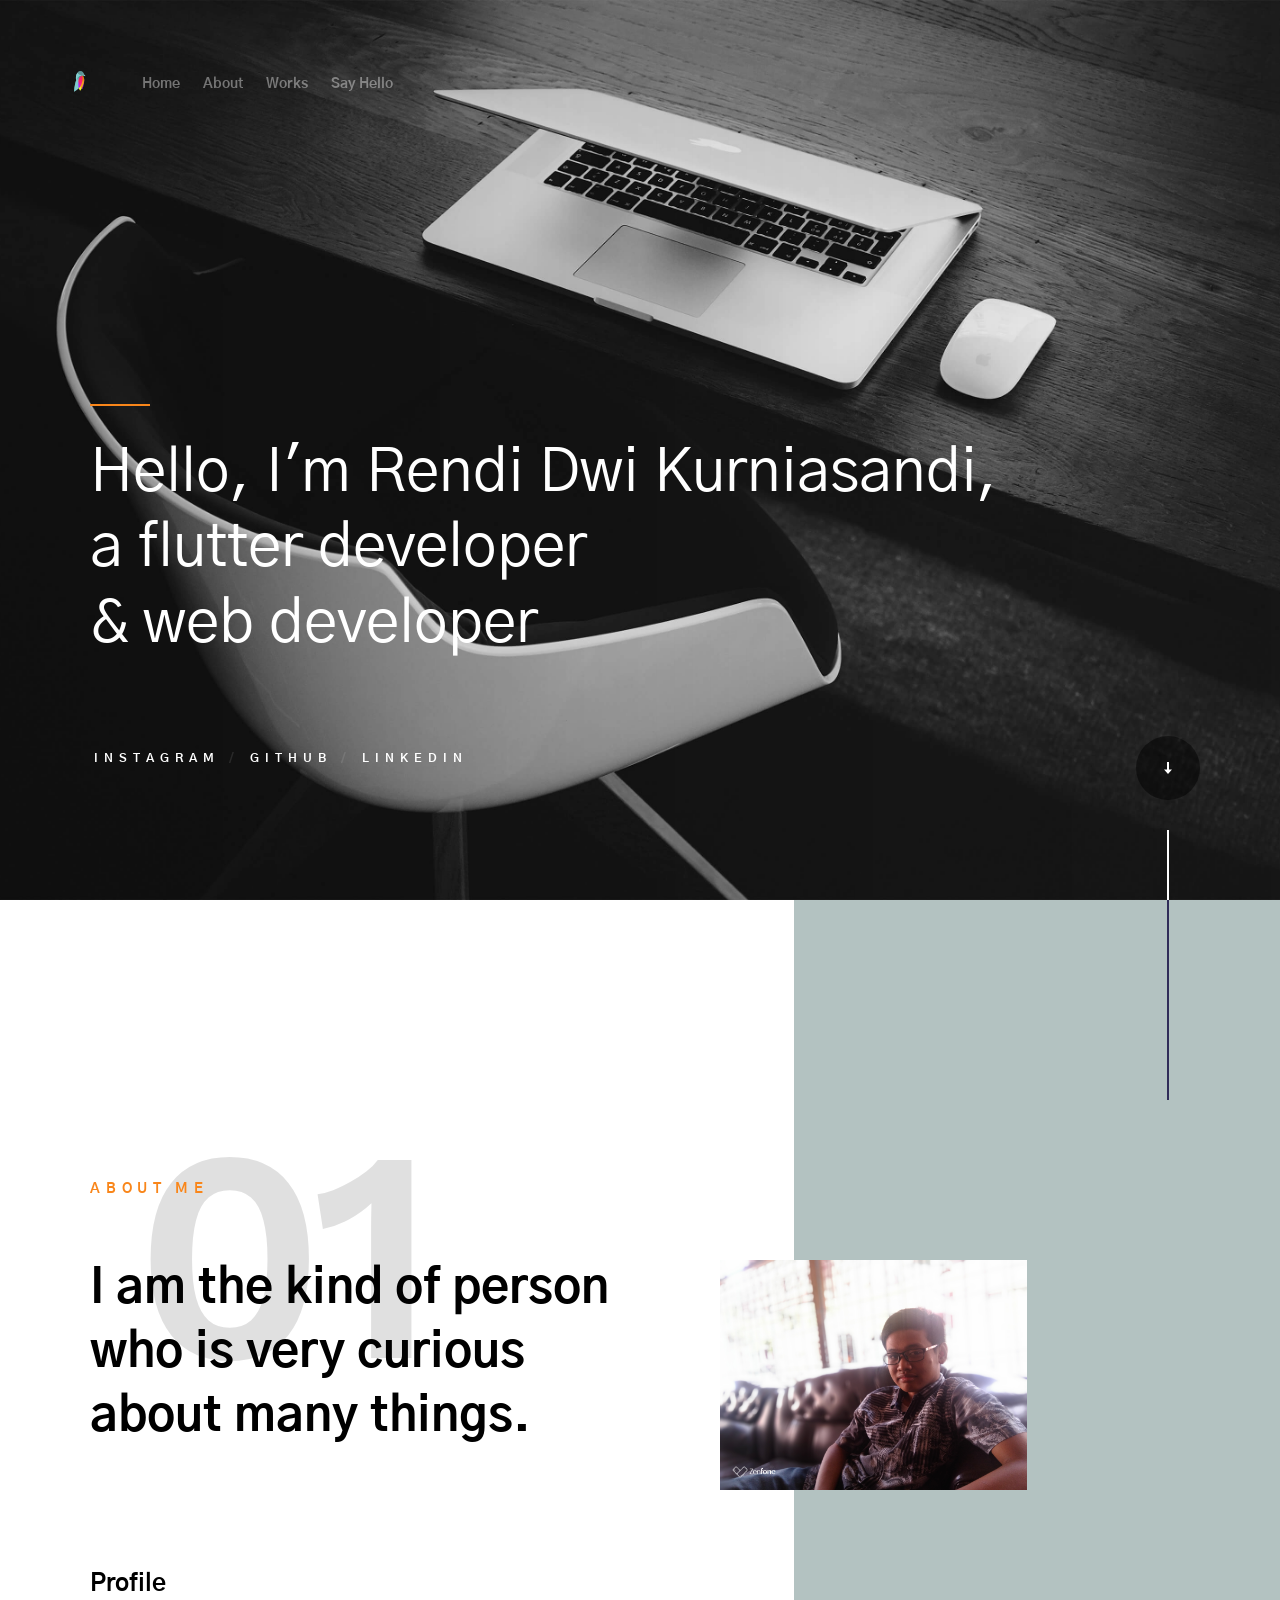
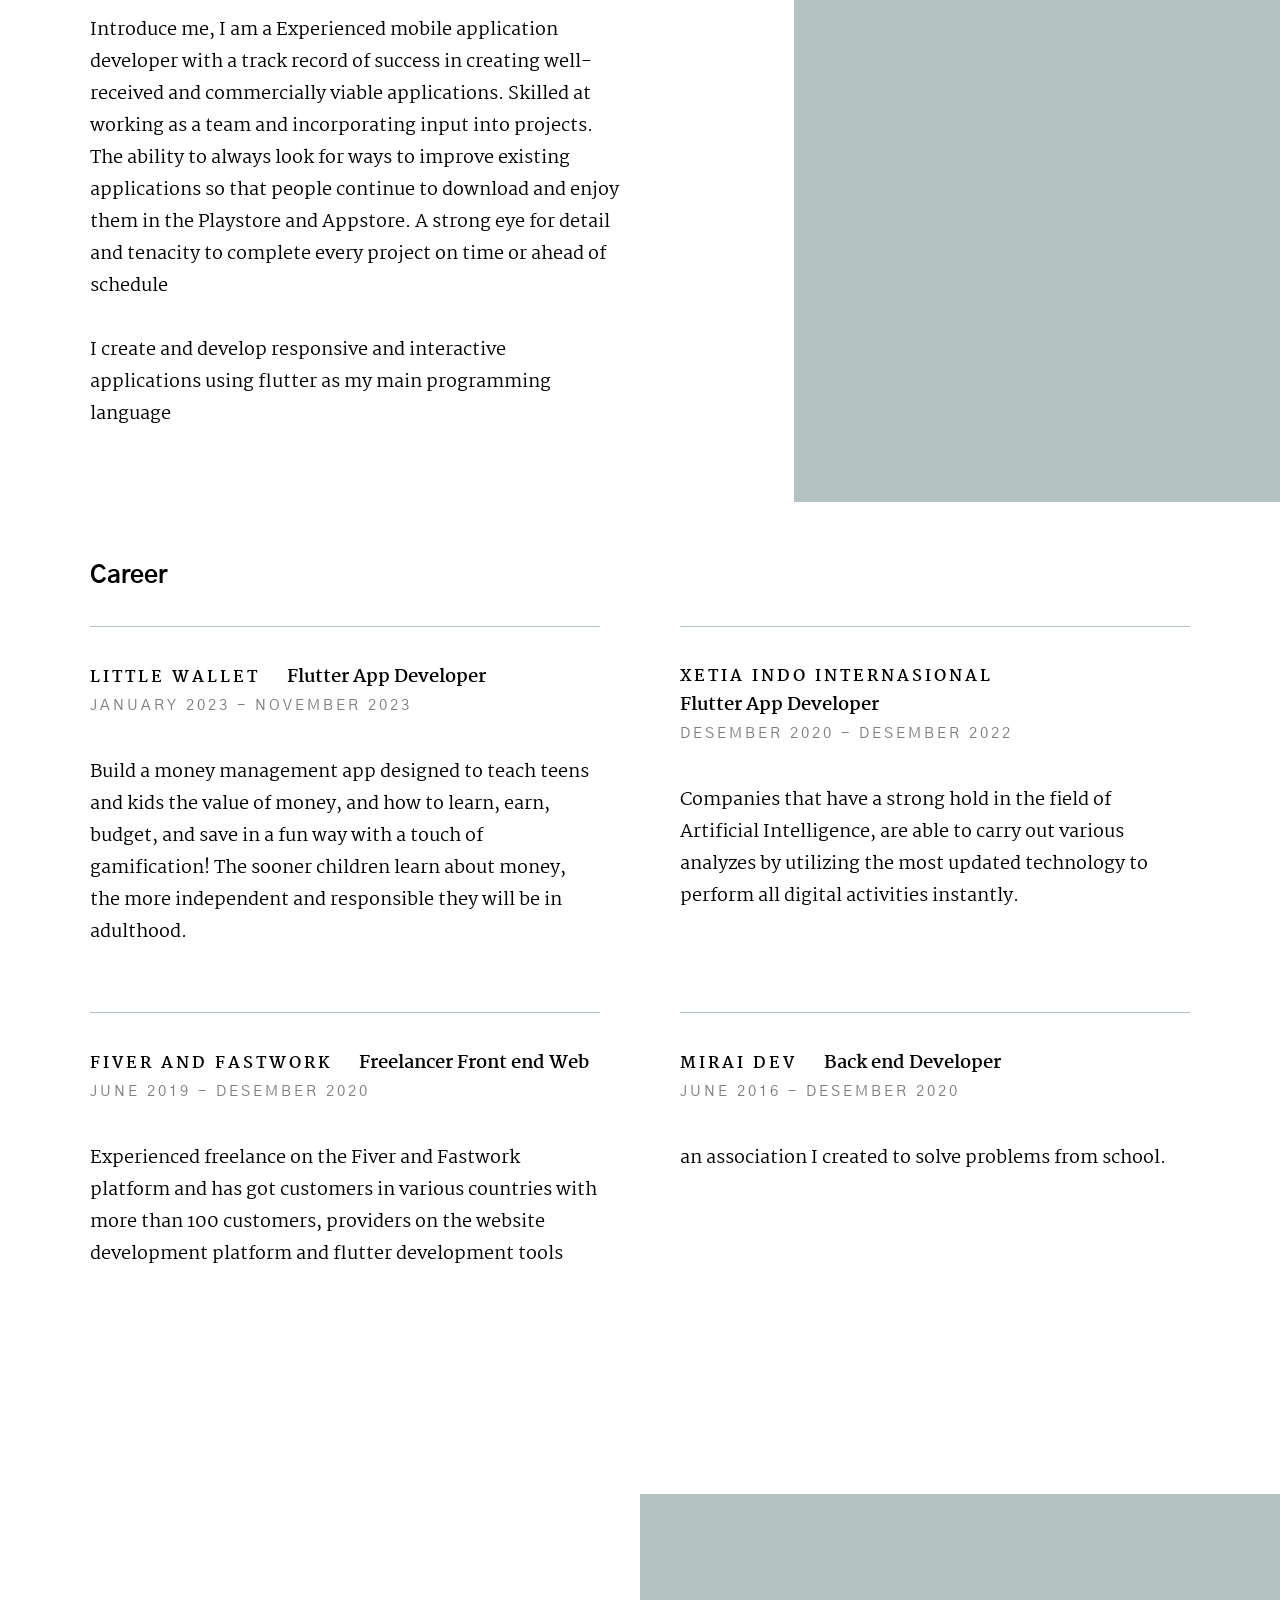
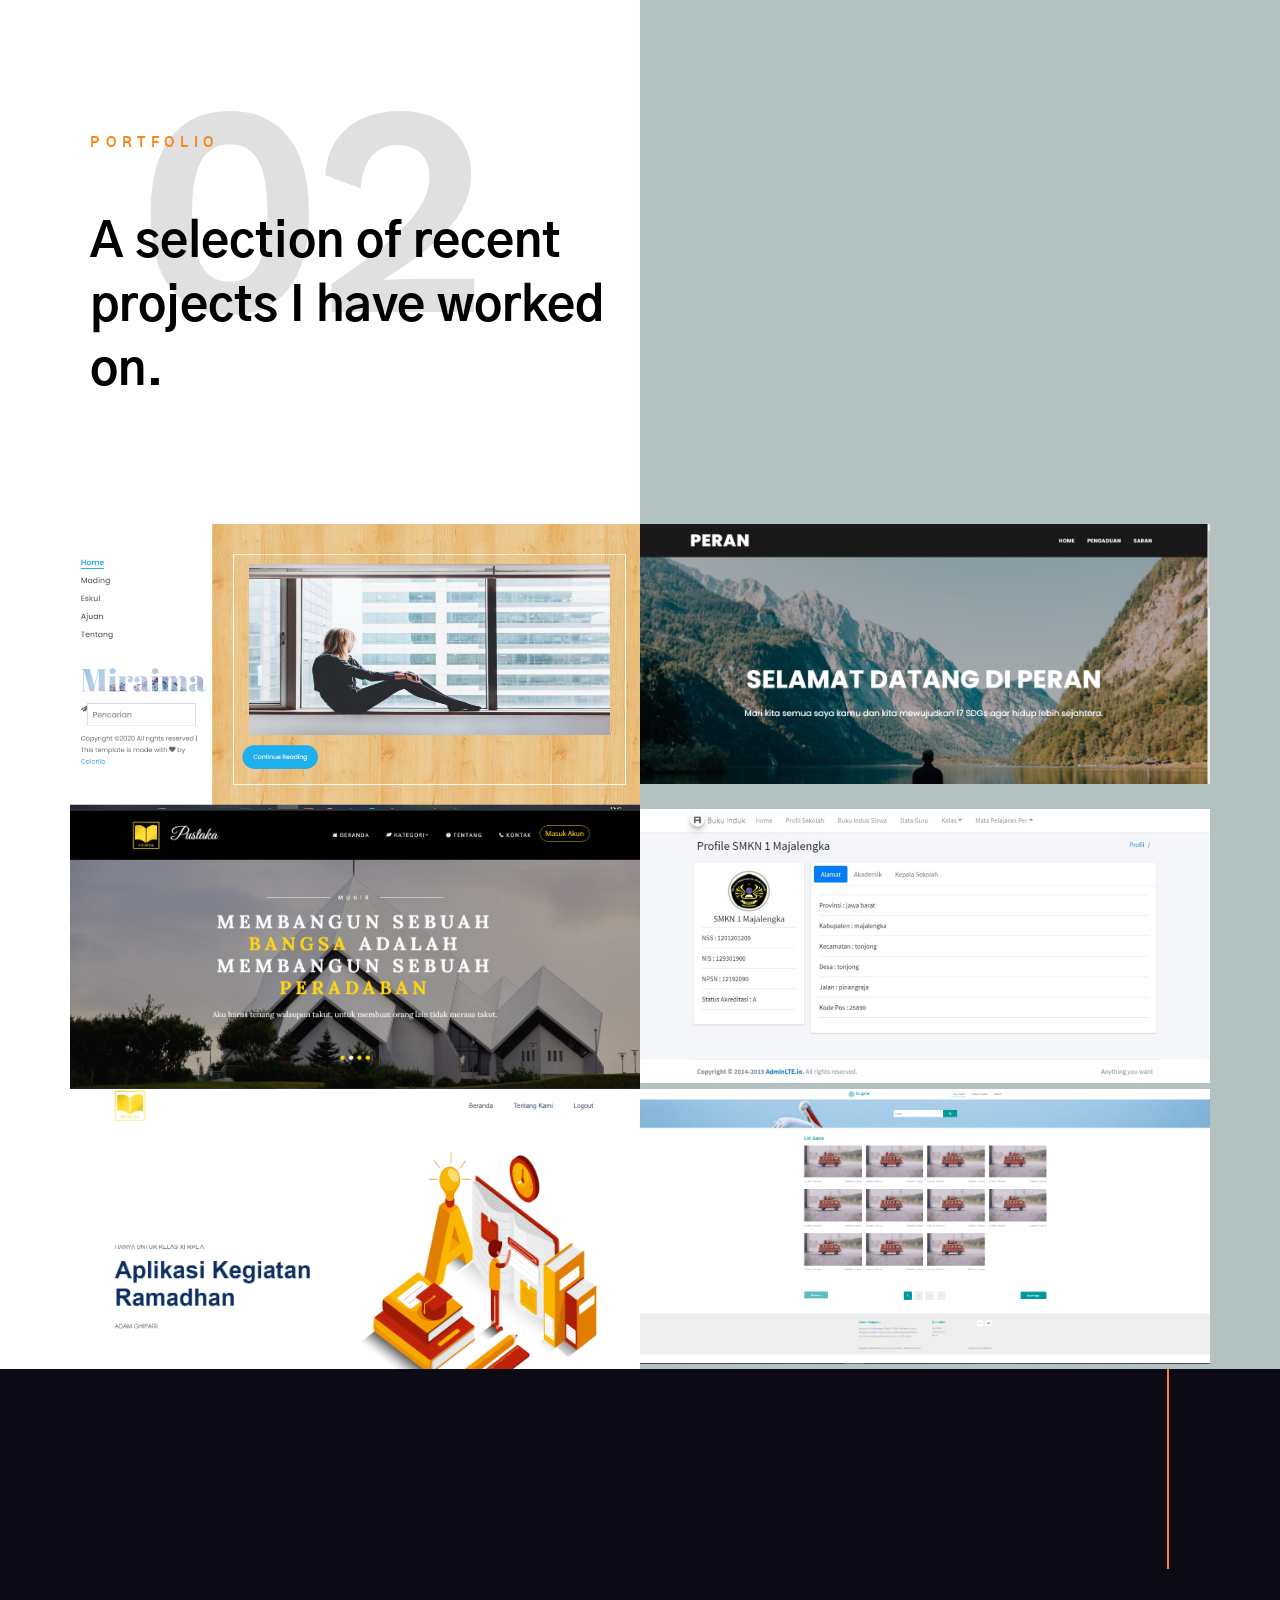
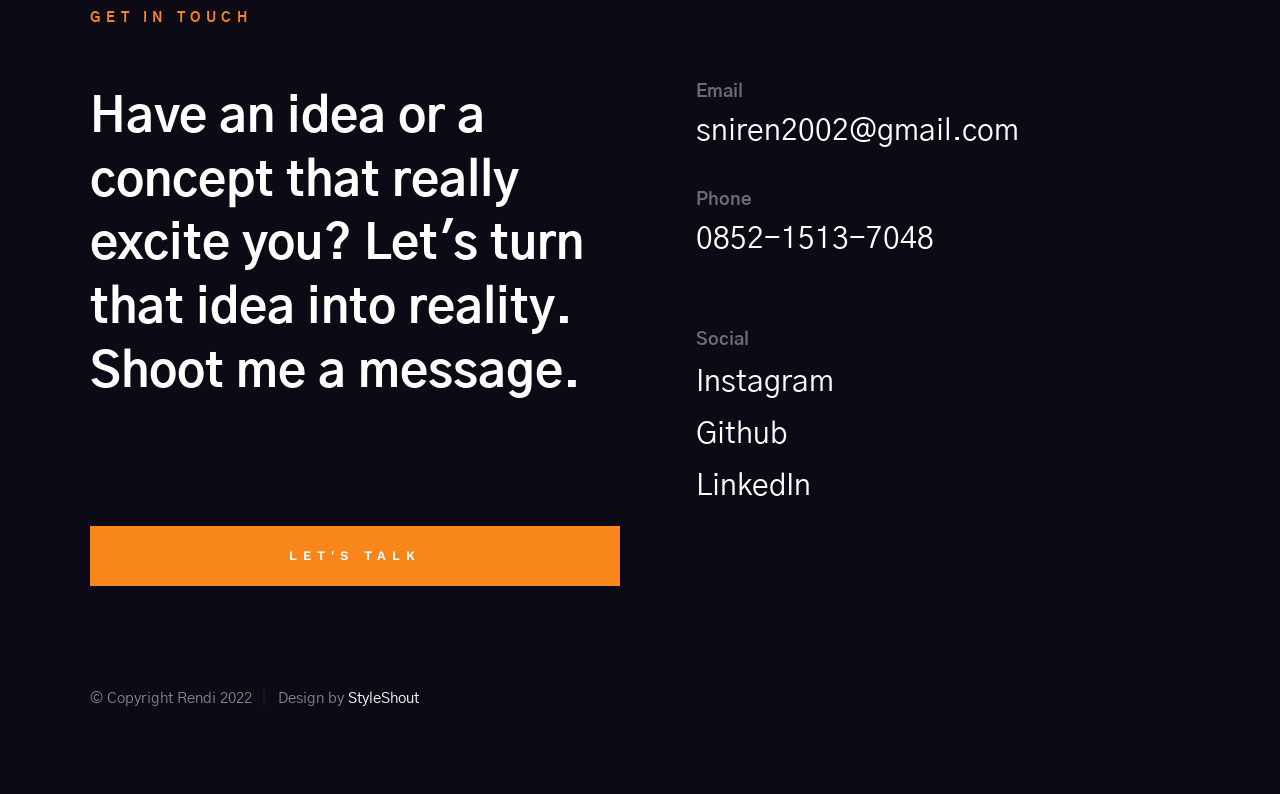
==== index.html @ 58adc064 "update" ====
<!DOCTYPE html>
<html class="no-js" lang="en">

<head>
  <!--- basic page needs
    ================================================== -->
  <meta charset="utf-8" />
  <title>Portfolio Rendi</title>
  <meta name="description" content="" />
  <meta name="author" content="" />

  <!-- mobile specific metas
    ================================================== -->
  <meta name="viewport" content="width=device-width, initial-scale=1" />

  <!-- CSS
    ================================================== -->
  <link rel="stylesheet" href="css/base.css" />
  <link rel="stylesheet" href="css/main.css" />
  <link rel="stylesheet" href="css/vendor.css" />

  <!-- script
    ================================================== -->
  <script src="js/modernizr.js"></script>

  <!-- favicons
    ================================================== -->
  <link rel="apple-touch-icon" sizes="180x180" href="apple-touch-icon.png" />
  <link rel="icon" type="image/png" sizes="32x32" href="favicon-32x32.png" />
  <link rel="icon" type="image/png" sizes="16x16" href="favicon-16x16.png" />
  <link rel="manifest" href="site.webmanifest" />
</head>

<body id="top">
  <!-- preloader
    ================================================== -->
  <div id="preloader">
    <div id="loader" class="dots-fade">
      <div></div>
      <div></div>
      <div></div>
    </div>
  </div>

  <!-- header
    ================================================== -->
  <header class="s-header">
    <div class="header-logo">
      <a href="index.html">
        <img src="images/logo tranparant.png" width="500" alt="Homepage" />
      </a>
    </div>

    <div class="header-content">
      <nav class="row header-nav-wrap">
        <ul class="header-nav">
          <li><a class="smoothscroll" href="#hero" title="Intro">Home</a></li>
          <li>
            <a class="smoothscroll" href="#about" title="About">About</a>
          </li>
          <li>
            <a class="smoothscroll" href="#portfolio" title="Works">Works</a>
          </li>
          <li>
            <a href="mailto:sniren2002@gmail.com" title="Contact us">Say Hello</a>
          </li>
        </ul>
      </nav>
      <!-- end header-nav-wrap -->
    </div>
    <!-- end header-content -->

    <a class="header-menu-toggle" href="#0"><span>Menu</span></a>
  </header>

  <!-- hero
    ================================================== -->
  <section id="hero" class="s-hero target-section" data-parallax="scroll" data-image-src="images/services-bg-3000.jpg"
    data-natural-width="3000" data-natural-height="2000" data-position-y="center">
    <div class="row hero-content">
      <div class="column large-full">
        <h1>
          Hello, I'm Rendi Dwi Kurniasandi, <br />
          a flutter developer <br />
          & web developer <br />
        </h1>

        <ul class="hero-social">
          <li>
            <a href="https://www.instagram.com/r3ndks/" title="">Instagram</a>
          </li>
          <li>
            <a href="https://github.com/sniren210" title="">Github</a>
          </li>
          <li>
            <a href="https://www.linkedin.com/in/rendi-dwi-kurniasandi-9442571b6/" title="">LinkedIn</a>
          </li>
        </ul>
        <!-- end hero-social -->
      </div>
    </div>
    <!-- end hero-content -->

    <div class="hero-scroll">
      <a href="#about" class="scroll-link smoothscroll">
        <svg xmlns="http://www.w3.org/2000/svg" width="24" height="24" viewBox="0 0 24 24">
          <path d="M12 24l-8-9h6v-15h4v15h6z" />
        </svg>
      </a>
    </div>
    <!-- end hero-scroll -->
  </section>
  <!-- end s-hero -->

  <!-- about
    ================================================== -->
  <section id="about" class="s-about target-section">
    <div class="s-about__section s-about__section--profile">
      <div class="right-vert-line"></div>

      <div class="row">
        <div class="column large-6 medium-8 tab-full">
          <div class="section-intro" data-num="01" data-aos="fade-up">
            <h3 class="subhead">About Me</h3>
            <h1 class="display-1">
              I am the kind of person who is very curious about many things.
            </h1>
          </div>

          <div class="profile-pic" data-aos="fade-up" style="display: block">
            <img src="images/rendi.jpg" alt="" />
          </div>

          <h3 data-aos="fade-up">Profile</h3>

          <p data-aos="fade-up">
            Introduce me, I am a Experienced mobile application developer with a track record of success in creating
            well-received and commercially viable applications. Skilled at working as a team and incorporating input
            into projects. The ability to always look for ways to improve existing applications so that people continue
            to download and enjoy them in the Playstore and Appstore. A strong eye for detail and tenacity to complete
            every project on time or ahead of schedule
            <br />
            <br />
            I create and develop responsive and interactive applications using flutter as my main programming language
          </p>
        </div>
      </div>
    </div>
    <!-- end s-about__section--profile -->

    <div class="s-about__section">
      <div class="row">
        <div class="column">
          <h3 data-aos="fade-up">Career</h3>
        </div>
      </div>

      <div class="row block-large-1-2 block-900-full work-positions">
        <div class="column" data-aos="fade-up">
          <div class="position">
            <div class="position__header">
              <h6>
                <span class="position__co">Little Wallet</span>
                <span class="position__pos">Flutter App Developer</span>
              </h6>
              <div class="position__timeframe">
                January 2023 - November 2023
              </div>
            </div>

            <p>
              Build a money management app designed to teach teens and kids the value of money, and how to learn, earn,
              budget, and save in a fun way with a touch of gamification! The sooner children learn about money, the
              more independent and responsible they will be in adulthood.
            </p>
          </div>
        </div>
        <!-- end column -->
        <div class="column" data-aos="fade-up">
          <div class="position">
            <div class="position__header">
              <h6>
                <span class="position__co">Xetia Indo Internasional</span>
                <span class="position__pos">Flutter App Developer</span>
              </h6>
              <div class="position__timeframe">
                Desember 2020 - Desember 2022
              </div>
            </div>

            <p>
              Companies that have a strong hold in the field of Artificial
              Intelligence, are able to carry out various analyzes by
              utilizing the most updated technology to perform all digital
              activities instantly.
            </p>
          </div>
        </div>
        <!-- end column -->
        <div class="column" data-aos="fade-up">
          <div class="position">
            <div class="position__header">
              <h6>
                <span class="position__co">Fiver and Fastwork</span>
                <span class="position__pos">Freelancer Front end Web</span>
              </h6>
              <div class="position__timeframe">June 2019 - Desember 2020</div>
            </div>
            <p>Experienced freelance on the Fiver and Fastwork platform and has got customers in various countries with
              more than 100 customers, providers on the website development platform and flutter development tools</p>
          </div>
        </div>
        <!-- end column -->
        <div class="column" data-aos="fade-up">
          <div class="position">
            <div class="position__header">
              <h6>
                <span class="position__co">Mirai Dev</span>
                <span class="position__pos">Back end Developer</span>
              </h6>
              <div class="position__timeframe">June 2016 - Desember 2020</div>
            </div>

            <p>an association I created to solve problems from school.</p>
          </div>
        </div>
        <!-- end column -->
      </div>
      <!-- work positions -->
    </div>
    <!-- end s-about__section -->
  </section>
  <!-- end s-about -->

  <!-- portfolio
    ================================================== -->
  <section id="portfolio" class="s-portfolio target-section">
    <div class="row s-portfolio__header">
      <div class="column large-6 medium-8 tab-full">
        <div class="section-intro" data-num="02" data-aos="fade-up">
          <h3 class="subhead">Portfolio</h3>
          <h1 class="display-1">
            A selection of recent projects I have worked on.
          </h1>
        </div>
      </div>
    </div>
    <!-- s-porfolio__header -->

    <div class="row s-porfolio__list block-large-1-2 block-tab-full collapse">
      <div class="column" data-aos="fade-up">
        <div class="folio-item">
          <div class="folio-item__thumb">
            <a class="folio-item__thumb-link" href="images/portfolio/miraima.png" title="Miraima" data-size="1050x700">
              <img src="images/portfolio/miraima.png" srcset="
                    images/portfolio/miraima.png 1x,
                    images/portfolio/miraima.png 2x
                  " alt="Miraima" />
            </a>
          </div>
          <div class="folio-item__info">
            <div class="folio-item__cat">MiraiDev</div>
            <h4 class="folio-item__title">Miraima</h4>
          </div>
          <a href="https://github.com/sniren210/miraima" title="Project Link" class="folio-item__project-link">Project
            Link</a>
          <div class="folio-item__caption">
            <p>
              Wall magazines, or what is commonly abbreviated as madding, are
              now very rarely paid attention to, in fact not many people even
              approach the wall magazine even to have a quick look. In fact,
              wall magazines are a place to send our work to schools.
            </p>
            <p>
              Well, Miraima is here now. Wall magazines, which were originally
              offline aliases, had a form, now they are on your cellphone and
              PC. Miraima, an online magazine, allows all works that were
              originally posted on the bulletin board, now it only takes one
              click to upload. Save paper and costs and certainly more
              efficient. Any works that wish to be exhibited can immediately
              be exhibited at Miraima
            </p>
          </div>
        </div>
      </div>
      <!-- end column -->
      <div class="column" data-aos="fade-up">
        <div class="folio-item">
          <div class="folio-item__thumb">
            <a class="folio-item__thumb-link" href="images/portfolio/peran.PNG" title="peran" data-size="1050x700">
              <img src="images/portfolio/peran.PNG" srcset="
                    images/portfolio/peran.PNG 1x,
                    images/portfolio/peran.PNG 2x
                  " alt="peran" />
            </a>
          </div>
          <div class="folio-item__info">
            <div class="folio-item__cat">MiraiDev</div>
            <h4 class="folio-item__title">Peran</h4>
          </div>
          <a href="https://github.com/sniren210/peran" title="Project Link" class="folio-item__project-link">Project
            Link</a>
          <div class="folio-item__caption">
            <p>
              Submissions and Suggestions (PERAN) is a social and humanitarian
              application website. On this website, users can submit problems
              related to the economy, poverty, fires and other disasters to be
              forwarded to the government. In addition to submitting, users
              can also submit suggestions and aspirations to the government
            </p>
          </div>
        </div>
      </div>
      <!-- end column -->
      <div class="column" data-aos="fade-up">
        <div class="folio-item">
          <div class="folio-item__thumb">
            <a class="folio-item__thumb-link" href="images/portfolio/pustaka.png" title="pustaka" data-size="1050x700">
              <img src="images/portfolio/pustaka.png" srcset="
                    images/portfolio/pustaka.png 1x,
                    images/portfolio/pustaka.png 2x
                  " alt="pustaka" />
            </a>
          </div>
          <div class="folio-item__info">
            <div class="folio-item__cat">MiraiDev</div>
            <h4 class="folio-item__title">Pustaka</h4>
          </div>
          <a href="https://github.com/sniren210/pustaka" title="Project Link" class="folio-item__project-link">Project
            Link</a>
          <div class="folio-item__caption">
            <p>
              Pustaka is a book lending website where the borrower or user
              only needs to process the loan through the application without
              having to queue at the library. In fact, the borrower only needs
              to immediately take the book he has borrowed from the library.
              All the loan processes from start to finish are carried out by
              the application. The application will also record fines that
              must be given if the borrower is not on time
            </p>
          </div>
        </div>
      </div>
      <!-- end column -->
      <div class="column" data-aos="fade-up">
        <div class="folio-item">
          <div class="folio-item__thumb">
            <a class="folio-item__thumb-link" href="images/portfolio/zenbook.jpg" title="zenbook" data-size="1050x700">
              <img src="images/portfolio/zenbook.jpg" srcset="
                    images/portfolio/zenbook.jpg 1x,
                    images/portfolio/zenbook.jpg 2x
                  " alt="zenbook" />
            </a>
          </div>
          <div class="folio-item__info">
            <div class="folio-item__cat">MiraiDev</div>
            <h4 class="folio-item__title">Zenbook</h4>
          </div>
          <a href="https://github.com/sniren210/zenbook" title="Project Link" class="folio-item__project-link">Project
            Link</a>
          <div class="folio-item__caption">
            <p>
              Zenbook is an online masterbook that allows users to easily
              store, edit and view data. In general, the school's main book is
              usually in the BK room with thick books crammed. Now with
              Zenbook, data can be safely stored in the database and produce
              accurate data efficiently.
            </p>
          </div>
        </div>
      </div>
      <!-- end column -->
      <div class="column" data-aos="fade-up">
        <div class="folio-item">
          <div class="folio-item__thumb">
            <a class="folio-item__thumb-link" href="images/portfolio/shaum.png" title="shaum" data-size="1050x700">
              <img src="images/portfolio/shaum.png" srcset="
                    images/portfolio/shaum.png 1x,
                    images/portfolio/shaum.png 2x
                  " alt="shaum" />
            </a>
          </div>
          <div class="folio-item__info">
            <div class="folio-item__cat">MiraiDev</div>
            <h4 class="folio-item__title">Shaum</h4>
          </div>
          <a href="https://github.com/sniren210/buku-ramadhan" title="Project Link"
            class="folio-item__project-link">Project Link</a>
          <div class="folio-item__caption">
            <p>
              The month of Ramadan for students is synonymous with the Ramadan
              journal which contains any activities carried out during the
              month of Ramadan. Usually the journal is in the form of a thin
              book which is distributed by the school and collected when
              Ramadhan is over. And usually students are always lazy to fill
              in the journal, not to mention if the journal is damaged, dirty,
              torn or even lost
            </p>
            <p>
              Mirai Developer created an application called Shaum where all
              our activities will be carried out via Android or PC. We only
              need to log in with the account that has been determined and
              fill in the journal periodically. The stored data is more
              accurate and will not be lost. We also save on expenses for
              making books and only need to use the internet to access them.
            </p>
          </div>
        </div>
      </div>
      <!-- end column -->
      <div class="column" data-aos="fade-up">
        <div class="folio-item">
          <div class="folio-item__thumb">
            <a class="folio-item__thumb-link" href="images/portfolio/raigame.png" title="raigame" data-size="1050x700">
              <img src="images/portfolio/raigame.png" srcset="
                    images/portfolio/raigame.png 1x,
                    images/portfolio/raigame.png 2x
                  " alt="raigame" />
            </a>
          </div>
          <div class="folio-item__info">
            <div class="folio-item__cat">MiraiDev</div>
            <h4 class="folio-item__title">Raigame</h4>
          </div>
          <div class="folio-item__caption">
            <p>
              Raigame is a game website where users can play game even ships
              its own game. Game on Raigame made by the original developer.
              Where aligned with its name, Raigame means future game (Taken
              from Japanese, 来 [read: rai] which means "something that will
              come"). The background of this site is made for accommodate the
              talents of the nation's children who will become one future
              successful developers. Some games among others created in
              connection with the current conditions, namely the pandemic
              Covid19. Raigame also combines knowledge and the pleasure of
              playing the game itself.
            </p>
          </div>
        </div>
      </div>
      <!-- end column -->
    </div>
    <!-- folio-list -->
  </section>
  <!-- end portfolio -->

  <!-- footer
    ================================================== -->
  <footer class="s-footer h-dark-bg">
    <div class="right-vert-line"></div>

    <div class="row s-footer__main">
      <div class="column large-6">
        <div class="section-intro" data-aos="fade-up">
          <h3 class="subhead">Get In Touch</h3>

          <h1 class="display-1">
            Have an idea or a concept that really excite you? Let's turn that
            idea into reality. Shoot me a message.
          </h1>
        </div>

        <div class="footer-email-us">
          <a href="mailto:sniren2002@gmail.com" class="btn btn--primary h-full-width">Let's Talk</a>
        </div>
      </div>

      <div class="column large-5">
        <div class="footer-contacts">
          <div class="footer-contact-block" data-aos="fade-up">
            <h5 class="footer-contact-block__header">Email</h5>
            <p class="footer-contact-block__content">
              <a href="mailto:sniren2002@gmail.com">sniren2002@gmail.com</a>
            </p>
          </div>
          <!-- end footer-contact-block -->
          <div class="footer-contact-block" data-aos="fade-up">
            <h5 class="footer-contact-block__header">Phone</h5>
            <p class="footer-contact-block__content">
              <a href="tel:0852-1513-7048">0852-1513-7048</a>
            </p>
          </div>
          <!-- end footer-contact-block -->
          <br />
          <div class="footer-contact-block" data-aos="fade-up">
            <h5 class="footer-contact-block__header">Social</h5>
            <ul class="footer-contact-block__list">
              <li>
                <a href="https://www.instagram.com/r3ndks/">Instagram</a>
              </li>
              <li><a href="https://github.com/sniren210">Github</a></li>
              <li>
                <a href="https://www.linkedin.com/in/rendi-dwi-kurniasandi-9442571b6/">LinkedIn</a>
              </li>
            </ul>
          </div>
          <!-- end footer-contact-block -->
        </div>
      </div>
    </div>
    <!-- end s-footer__main -->

    <div class="row s-footer__bottom">
      <div class="column large-full ss-copyright">
        <span>© Copyright Rendi 2022</span>
        <span>Design by
          <a href="https://www.styleshout.com/">StyleShout</a></span>
      </div>
      <!-- end ss-copyright -->

      <div class="ss-go-top">
        <a class="smoothscroll" title="Back to Top" href="#top">
          <svg xmlns="http://www.w3.org/2000/svg" width="24" height="24" viewBox="0 0 24 24">
            <path d="M12 0l8 9h-6v15h-4v-15h-6z" />
          </svg>
        </a>
      </div>
      <!-- end ss-go-top -->
    </div>
    <!-- end s-footer__bottom -->
  </footer>
  <!-- end s-footer -->

  <!-- photoswipe background
    ================================================== -->
  <div aria-hidden="true" class="pswp" role="dialog" tabindex="-1">
    <div class="pswp__bg"></div>
    <div class="pswp__scroll-wrap">
      <div class="pswp__container">
        <div class="pswp__item"></div>
        <div class="pswp__item"></div>
        <div class="pswp__item"></div>
      </div>

      <div class="pswp__ui pswp__ui--hidden">
        <div class="pswp__top-bar">
          <div class="pswp__counter"></div>
          <button class="pswp__button pswp__button--close" title="Close (Esc)"></button>
          <button class="pswp__button pswp__button--share" title="Share"></button>
          <button class="pswp__button pswp__button--fs" title="Toggle fullscreen"></button>
          <button class="pswp__button pswp__button--zoom" title="Zoom in/out"></button>
          <div class="pswp__preloader">
            <div class="pswp__preloader__icn">
              <div class="pswp__preloader__cut">
                <div class="pswp__preloader__donut"></div>
              </div>
            </div>
          </div>
        </div>
        <div class="pswp__share-modal pswp__share-modal--hidden pswp__single-tap">
          <div class="pswp__share-tooltip"></div>
        </div>
        <button class="pswp__button pswp__button--arrow--left" title="Previous (arrow left)"></button>
        <button class="pswp__button pswp__button--arrow--right" title="Next (arrow right)"></button>
        <div class="pswp__caption">
          <div class="pswp__caption__center"></div>
        </div>
      </div>
    </div>
  </div>
  <!-- end photoSwipe background -->

  <!-- Java Script
    ================================================== -->
  <script src="js/jquery-3.2.1.min.js"></script>
  <script src="js/plugins.js"></script>
  <script src="js/main.js"></script>
</body>

</html>
---- css/base.css ----
/* =================================================================== 
 *  Ethos Base Stylesheet
 *  Ver. 1.0.0
 *  11-05-2019
 *  ------------------------------------------------------------------
 *
 *  TOC:
 *	# imports
 *	# normalize
 *	# basic/base setup styles
 *	# grid v2.1.2
 *	# block grids
 *	# MISC
 *
 * =================================================================== */



/* ===================================================================
 * # imports 
 *
 * ------------------------------------------------------------------- */
@import url("https://fonts.googleapis.com/css?family=Gothic+A1:300,300i,400,400i,500,500i,600,600i,700,700i|Martel:300,300i,400,400i,700,700i,900,900i|Work+Sans:600,700&display=swap");



/* ==========================================================================
 * # normalize
 * normalize.css v8.0.1 | MIT License |
 * github.com/necolas/normalize.css
 *
 * -------------------------------------------------------------------------- */

/* ------------------------------------------------------------------- 
 * ## document
 * ------------------------------------------------------------------- */

/* 1. Correct the line height in all browsers.
 * 2. Prevent adjustments of font size after orientation changes in iOS.*/
html {
	line-height: 1.15;  /* 1 */
	-webkit-text-size-adjust: 100%;  /* 2 */
}

/* ------------------------------------------------------------------- 
 * ## sections
 * ------------------------------------------------------------------- */

/* Remove the margin in all browsers. */
body {
	margin: 0;
}

/* Render the `main` element consistently in IE. */
main {
	display: block;
}

/* Correct the font size and margin on `h1` elements within `section` and
 * `article` contexts in Chrome, Firefox, and Safari. */
h1 {
	font-size: 2em;
	margin: 0.67em 0;
}

/* ------------------------------------------------------------------- 
 * ## grouping
 * ------------------------------------------------------------------- */

/* 1. Add the correct box sizing in Firefox.
 * 2. Show the overflow in Edge and IE. */
hr {
	-webkit-box-sizing: content-box;
	box-sizing: content-box;  /* 1 */
	height: 0;  /* 1 */
	overflow: visible;  /* 2 */
}

/* 1. Correct the inheritance and scaling of font size in all browsers.
 * 2. Correct the odd `em` font sizing in all browsers. */
pre {
	font-family: monospace, monospace;  /* 1 */
	font-size: 1em;  /* 2 */
}

/* ------------------------------------------------------------------- 
 * ## text-level semantics
 * ------------------------------------------------------------------- */

/* Remove the gray background on active links in IE 10. */
a {
	background-color: transparent;
}

/* 1. Remove the bottom border in Chrome 57-
 * 2. Add the correct text decoration in Chrome, Edge, IE, Opera, and Safari. */
abbr[title] {
	border-bottom: none;  /* 1 */
	text-decoration: underline;  /* 2 */
	-webkit-text-decoration: underline dotted;
	text-decoration: underline dotted;  /* 2 */
}

/* Add the correct font weight in Chrome, Edge, and Safari. */
b,
strong {
	font-weight: bolder;
}

/* 1. Correct the inheritance and scaling of font size in all browsers.
 * 2. Correct the odd `em` font sizing in all browsers. */
code,
kbd,
samp {
	font-family: monospace, monospace;  /* 1 */
	font-size: 1em;  /* 2 */
}

/* Add the correct font size in all browsers. */
small {
	font-size: 80%;
}

/* Prevent `sub` and `sup` elements from affecting the line height in
 * all browsers. */
sub,
sup {
	font-size: 75%;
	line-height: 0;
	position: relative;
	vertical-align: baseline;
}

sub {
	bottom: -0.25em;
}

sup {
	top: -0.5em;
}

/* ------------------------------------------------------------------- 
 * ## embedded content
 * ------------------------------------------------------------------- */

/* Remove the border on images inside links in IE 10. */
img {
	border-style: none;
}

/* ------------------------------------------------------------------- 
 * ## forms
 * ------------------------------------------------------------------- */

/* 1. Change the font styles in all browsers.
 * 2. Remove the margin in Firefox and Safari. */
button,
input,
optgroup,
select,
textarea {
	font-family: inherit;  /* 1 */
	font-size: 100%;  /* 1 */
	line-height: 1.15;  /* 1 */
	margin: 0;  /* 2 */
}

/* Show the overflow in IE.
 * 1. Show the overflow in Edge. */
button,
input {

	/* 1 */
	overflow: visible;
}

/* Remove the inheritance of text transform in Edge, Firefox, and IE.
 * 1. Remove the inheritance of text transform in Firefox. */
button,
select {

	/* 1 */
	text-transform: none;
}

/* Correct the inability to style clickable types in iOS and Safari. */
button,
[type="button"],
[type="reset"],
[type="submit"] {
	-webkit-appearance: button;
}

/* Remove the inner border and padding in Firefox. */
button::-moz-focus-inner,
[type="button"]::-moz-focus-inner,
[type="reset"]::-moz-focus-inner,
[type="submit"]::-moz-focus-inner {
	border-style: none;
	padding: 0;
}

/* Restore the focus styles unset by the previous rule. */
button:-moz-focusring,
[type="button"]:-moz-focusring,
[type="reset"]:-moz-focusring,
[type="submit"]:-moz-focusring {
	outline: 1px dotted ButtonText;
}

/* Correct the padding in Firefox. */
fieldset {
	padding: 0.35em 0.75em 0.625em;
}

/* 1. Correct the text wrapping in Edge and IE.
 * 2. Correct the color inheritance from `fieldset` elements in IE.
 * 3. Remove the padding so developers are not caught out when they zero out
 *    `fieldset` elements in all browsers. */
legend {
	-webkit-box-sizing: border-box;
	box-sizing: border-box;  /* 1 */
	color: inherit;  /* 2 */
	display: table;  /* 1 */
	max-width: 100%;  /* 1 */
	padding: 0;  /* 3 */
	white-space: normal;  /* 1 */
}

/* Add the correct vertical alignment in Chrome, Firefox, and Opera. */
progress {
	vertical-align: baseline;
}

/* Remove the default vertical scrollbar in IE 10+. */
textarea {
	overflow: auto;
}

/* 1. Add the correct box sizing in IE 10.
 * 2. Remove the padding in IE 10. */
[type="checkbox"],
[type="radio"] {
	-webkit-box-sizing: border-box;
	box-sizing: border-box;  /* 1 */
	padding: 0;  /* 2 */
}

/* Correct the cursor style of increment and decrement buttons in Chrome. */
[type="number"]::-webkit-inner-spin-button,
[type="number"]::-webkit-outer-spin-button {
	height: auto;
}

/* 1. Correct the odd appearance in Chrome and Safari.
 * 2. Correct the outline style in Safari. */
[type="search"] {
	-webkit-appearance: textfield;  /* 1 */
	outline-offset: -2px;  /* 2 */
}

/* Remove the inner padding in Chrome and Safari on macOS. */
[type="search"]::-webkit-search-decoration {
	-webkit-appearance: none;
}

/* 1. Correct the inability to style clickable types in iOS and Safari.
 * 2. Change font properties to `inherit` in Safari. */
::-webkit-file-upload-button {
	-webkit-appearance: button;  /* 1 */
	font: inherit;  /* 2 */
}

/* ------------------------------------------------------------------- 
 * ## interactive
 * ------------------------------------------------------------------- */

/* Add the correct display in Edge, IE 10+, and Firefox. */
details {
	display: block;
}

/* Add the correct display in all browsers. */
summary {
	display: list-item;
}

/* ------------------------------------------------------------------- 
 * ## misc
 * ------------------------------------------------------------------- */

/* Add the correct display in IE 10+. */
template {
	display: none;
}

/* Add the correct display in IE 10. */
[hidden] {
	display: none;
}



/* ===================================================================
 * # basic/base setup styles
 *
 * ------------------------------------------------------------------- */
html {
	font-size: 62.5%;
	-webkit-box-sizing: border-box;
	box-sizing: border-box;
}

*,
*::before,
*::after {
	-webkit-box-sizing: inherit;
	box-sizing: inherit;
}

body {
	font-weight: normal;
	line-height: 1;
	word-wrap: break-word;
	-moz-font-smoothing: grayscale;
	-moz-osx-font-smoothing: grayscale;
	-webkit-font-smoothing: antialiased;
	-webkit-overflow-scrolling: touch;
	-webkit-text-size-adjust: none;
}

/* ------------------------------------------------------------------- 
 * ## Media
 * ------------------------------------------------------------------- */
svg,
img,
video
embed,
iframe,
object {
	max-width: 100%;
	height: auto;
}

/* ------------------------------------------------------------------- 
 * ## Typography resets 
 * ------------------------------------------------------------------- */
div, dl, dt, dd, ul, ol, li, h1, h2, h3, h4, h5, h6, pre, form, p, blockquote, th, td {
	margin: 0;
	padding: 0;
}

p {
	font-size: inherit;
	text-rendering: optimizeLegibility;
}

em,
i {
	font-style: italic;
	line-height: inherit;
}

strong,
b {
	font-weight: bold;
	line-height: inherit;
}

small {
	font-size: 60%;
	line-height: inherit;
}

ol,
ul {
	list-style: none;
}

li {
	display: block;
}

/* ------------------------------------------------------------------- 
 * ## links
 * ------------------------------------------------------------------- */
a {
	text-decoration: none;
	line-height: inherit;
}

a img {
	border: none;
}

/* ------------------------------------------------------------------- 
 * ## inputs
 * ------------------------------------------------------------------- */
fieldset {
	margin: 0;
	padding: 0;
}

input[type="email"],
input[type="number"],
input[type="search"],
input[type="text"],
input[type="tel"],
input[type="url"],
input[type="password"],
textarea {
	-webkit-appearance: none;
	-moz-appearance: none;
	appearance: none;
}



/* ===================================================================
 * # grid v2.1.2
 *
 *   -----------------------------------------------------------------
 * - Grid breakpoints are based on MAXIMUM WIDTH media queries, 
 *   meaning they apply to that one breakpoint and ALL THOSE BELOW IT.
 * - Grid columns without a specified width will automatically layout 
 *   as equal width columns.
 * ------------------------------------------------------------------- */

/* rows
 * ------------------------------------- */
.row {
	width: 89%;
	max-width: 1200px;
	margin: 0 auto;
	display: -ms-flexbox;
	display: -webkit-box;
	display: flex;
	-ms-flex-flow: row wrap;
	-webkit-box-orient: horizontal;
	-webkit-box-direction: normal;
	flex-flow: row wrap;
}

.row .row {
	width: auto;
	max-width: none;
	margin-left: -20px;
	margin-right: -20px;
}

/* columns
 * -------------------------------------- */
.column {
	-ms-flex: 1 1 0%;
	-webkit-box-flex: 1;
	flex: 1 1 0%;
	padding: 0 20px;
}

.collapse > .column,
.column.collapse {
	padding: 0;
}

/* flex row containers utility classes
 * ----------------------------------------- */
.row.row-wrap {
	-ms-flex-wrap: wrap;
	flex-wrap: wrap;
}

.row.row-nowrap {
	-ms-flex-wrap: none;
	flex-wrap: nowrap;
}

.row.row-y-top {
	-ms-flex-align: start;
	-webkit-box-align: start;
	align-items: flex-start;
}

.row.row-y-bottom {
	-ms-flex-align: end;
	-webkit-box-align: end;
	align-items: flex-end;
}

.row.row-y-center {
	-ms-flex-align: center;
	-webkit-box-align: center;
	align-items: center;
}

.row.row-stretch {
	-ms-flex-align: stretch;
	-webkit-box-align: stretch;
	align-items: stretch;
}

.row.row-baseline {
	-ms-flex-align: baseline;
	-webkit-box-align: baseline;
	align-items: baseline;
}

.row.row-x-left {
	-ms-flex-pack: start;
	-webkit-box-pack: start;
	justify-content: flex-start;
}

.row.row-x-right {
	-ms-flex-pack: end;
	-webkit-box-pack: end;
	justify-content: flex-end;
}

.row.row-x-center {
	-ms-flex-pack: center;
	-webkit-box-pack: center;
	justify-content: center;
}

/* flex item utility alignment classes
 * ----------------------------------------- */
.align-center {
	margin: auto;
	-webkit-align-self: center;
	-ms-flex-item-align: center;
	-ms-grid-row-align: center;
	align-self: center;
}

.align-left {
	margin-right: auto;
	-webkit-align-self: center;
	-ms-flex-item-align: center;
	-ms-grid-row-align: center;
	align-self: center;
}

.align-right {
	margin-left: auto;
	-webkit-align-self: center;
	-ms-flex-item-align: center;
	-ms-grid-row-align: center;
	align-self: center;
}

.align-x-center {
	margin-right: auto;
	margin-left: auto;
}

.align-x-left {
	margin-right: auto;
}

.align-x-right {
	margin-left: auto;
}

.align-y-center {
	-webkit-align-self: center;
	-ms-flex-item-align: center;
	-ms-grid-row-align: center;
	align-self: center;
}

.align-y-top {
	-webkit-align-self: flex-start;
	-ms-flex-item-align: start;
	align-self: flex-start;
}

.align-y-bottom {
	-webkit-align-self: flex-end;
	-ms-flex-item-align: end;
	align-self: flex-end;
}

/* large screen column widths 
 * -------------------------------------- */
.large-1 {
	-ms-flex: 0 0 8.33333%;
	-webkit-box-flex: 0;
	flex: 0 0 8.33333%;
	max-width: 8.33333%;
}

.large-2 {
	-ms-flex: 0 0 16.66667%;
	-webkit-box-flex: 0;
	flex: 0 0 16.66667%;
	max-width: 16.66667%;
}

.large-3 {
	-ms-flex: 0 0 25%;
	-webkit-box-flex: 0;
	flex: 0 0 25%;
	max-width: 25%;
}

.large-4 {
	-ms-flex: 0 0 33.33333%;
	-webkit-box-flex: 0;
	flex: 0 0 33.33333%;
	max-width: 33.33333%;
}

.large-5 {
	-ms-flex: 0 0 41.66667%;
	-webkit-box-flex: 0;
	flex: 0 0 41.66667%;
	max-width: 41.66667%;
}

.large-6,
.large-half {
	-ms-flex: 0 0 50%;
	-webkit-box-flex: 0;
	flex: 0 0 50%;
	max-width: 50%;
}

.large-7 {
	-ms-flex: 0 0 58.33333%;
	-webkit-box-flex: 0;
	flex: 0 0 58.33333%;
	max-width: 58.33333%;
}

.large-8 {
	-ms-flex: 0 0 66.66667%;
	-webkit-box-flex: 0;
	flex: 0 0 66.66667%;
	max-width: 66.66667%;
}

.large-9 {
	-ms-flex: 0 0 75%;
	-webkit-box-flex: 0;
	flex: 0 0 75%;
	max-width: 75%;
}

.large-10 {
	-ms-flex: 0 0 83.33333%;
	-webkit-box-flex: 0;
	flex: 0 0 83.33333%;
	max-width: 83.33333%;
}

.large-11 {
	-ms-flex: 0 0 91.66667%;
	-webkit-box-flex: 0;
	flex: 0 0 91.66667%;
	max-width: 91.66667%;
}

.large-12,
.large-full {
	-ms-flex: 0 0 100%;
	-webkit-box-flex: 0;
	flex: 0 0 100%;
	max-width: 100%;
}

/* ------------------------------------------------------------------- 
 * ## medium screen devices
 * ------------------------------------------------------------------- */
@media screen and (max-width:1200px) {
	.row .row {
		margin-left: -16px;
		margin-right: -16px;
	}

	.column {
		padding: 0 16px;
	}

	.medium-1 {
		-ms-flex: 0 0 8.33333%;
		-webkit-box-flex: 0;
		flex: 0 0 8.33333%;
		max-width: 8.33333%;
	}

	.medium-2 {
		-ms-flex: 0 0 16.66667%;
		-webkit-box-flex: 0;
		flex: 0 0 16.66667%;
		max-width: 16.66667%;
	}

	.medium-3 {
		-ms-flex: 0 0 25%;
		-webkit-box-flex: 0;
		flex: 0 0 25%;
		max-width: 25%;
	}

	.medium-4 {
		-ms-flex: 0 0 33.33333%;
		-webkit-box-flex: 0;
		flex: 0 0 33.33333%;
		max-width: 33.33333%;
	}

	.medium-5 {
		-ms-flex: 0 0 41.66667%;
		-webkit-box-flex: 0;
		flex: 0 0 41.66667%;
		max-width: 41.66667%;
	}

	.medium-6,
	.medium-half {
		-ms-flex: 0 0 50%;
		-webkit-box-flex: 0;
		flex: 0 0 50%;
		max-width: 50%;
	}

	.medium-7 {
		-ms-flex: 0 0 58.33333%;
		-webkit-box-flex: 0;
		flex: 0 0 58.33333%;
		max-width: 58.33333%;
	}

	.medium-8 {
		-ms-flex: 0 0 66.66667%;
		-webkit-box-flex: 0;
		flex: 0 0 66.66667%;
		max-width: 66.66667%;
	}

	.medium-9 {
		-ms-flex: 0 0 75%;
		-webkit-box-flex: 0;
		flex: 0 0 75%;
		max-width: 75%;
	}

	.medium-10 {
		-ms-flex: 0 0 83.33333%;
		-webkit-box-flex: 0;
		flex: 0 0 83.33333%;
		max-width: 83.33333%;
	}

	.medium-11 {
		-ms-flex: 0 0 91.66667%;
		-webkit-box-flex: 0;
		flex: 0 0 91.66667%;
		max-width: 91.66667%;
	}

	.medium-12,
	.medium-full {
		-ms-flex: 0 0 100%;
		-webkit-box-flex: 0;
		flex: 0 0 100%;
		max-width: 100%;
	}

}

/* ------------------------------------------------------------------- 
 * ## tablets
 * ------------------------------------------------------------------- */
@media screen and (max-width:800px) {
	.tab-1 {
		-ms-flex: 0 0 8.33333%;
		-webkit-box-flex: 0;
		flex: 0 0 8.33333%;
		max-width: 8.33333%;
	}

	.tab-2 {
		-ms-flex: 0 0 16.66667%;
		-webkit-box-flex: 0;
		flex: 0 0 16.66667%;
		max-width: 16.66667%;
	}

	.tab-3 {
		-ms-flex: 0 0 25%;
		-webkit-box-flex: 0;
		flex: 0 0 25%;
		max-width: 25%;
	}

	.tab-4 {
		-ms-flex: 0 0 33.33333%;
		-webkit-box-flex: 0;
		flex: 0 0 33.33333%;
		max-width: 33.33333%;
	}

	.tab-5 {
		-ms-flex: 0 0 41.66667%;
		-webkit-box-flex: 0;
		flex: 0 0 41.66667%;
		max-width: 41.66667%;
	}

	.tab-6,
	.tab-half {
		-ms-flex: 0 0 50%;
		-webkit-box-flex: 0;
		flex: 0 0 50%;
		max-width: 50%;
	}

	.tab-7 {
		-ms-flex: 0 0 58.33333%;
		-webkit-box-flex: 0;
		flex: 0 0 58.33333%;
		max-width: 58.33333%;
	}

	.tab-8 {
		-ms-flex: 0 0 66.66667%;
		-webkit-box-flex: 0;
		flex: 0 0 66.66667%;
		max-width: 66.66667%;
	}

	.tab-9 {
		-ms-flex: 0 0 75%;
		-webkit-box-flex: 0;
		flex: 0 0 75%;
		max-width: 75%;
	}

	.tab-10 {
		-ms-flex: 0 0 83.33333%;
		-webkit-box-flex: 0;
		flex: 0 0 83.33333%;
		max-width: 83.33333%;
	}

	.tab-11 {
		-ms-flex: 0 0 91.66667%;
		-webkit-box-flex: 0;
		flex: 0 0 91.66667%;
		max-width: 91.66667%;
	}

	.tab-12,
	.tab-full {
		-ms-flex: 0 0 100%;
		-webkit-box-flex: 0;
		flex: 0 0 100%;
		max-width: 100%;
	}

	.hide-on-tablet {
		display: none;
	}

}

/* ------------------------------------------------------------------- 
 * ## mobile devices 
 * ------------------------------------------------------------------- */
@media screen and (max-width:600px) {
	.row {
		width: 100%;
		padding-left: 24px;
		padding-right: 24px;
	}

	.row .row {
		margin-left: -10px;
		margin-right: -10px;
		padding-left: 0;
		padding-right: 0;
	}

	.column {
		padding: 0 10px;
	}

	.mob-1 {
		-ms-flex: 0 0 8.33333%;
		-webkit-box-flex: 0;
		flex: 0 0 8.33333%;
		max-width: 8.33333%;
	}

	.mob-2 {
		-ms-flex: 0 0 16.66667%;
		-webkit-box-flex: 0;
		flex: 0 0 16.66667%;
		max-width: 16.66667%;
	}

	.mob-3 {
		-ms-flex: 0 0 25%;
		-webkit-box-flex: 0;
		flex: 0 0 25%;
		max-width: 25%;
	}

	.mob-4 {
		-ms-flex: 0 0 33.33333%;
		-webkit-box-flex: 0;
		flex: 0 0 33.33333%;
		max-width: 33.33333%;
	}

	.mob-5 {
		-ms-flex: 0 0 41.66667%;
		-webkit-box-flex: 0;
		flex: 0 0 41.66667%;
		max-width: 41.66667%;
	}

	.mob-6,
	.mob-half {
		-ms-flex: 0 0 50%;
		-webkit-box-flex: 0;
		flex: 0 0 50%;
		max-width: 50%;
	}

	.mob-7 {
		-ms-flex: 0 0 58.33333%;
		-webkit-box-flex: 0;
		flex: 0 0 58.33333%;
		max-width: 58.33333%;
	}

	.mob-8 {
		-ms-flex: 0 0 66.66667%;
		-webkit-box-flex: 0;
		flex: 0 0 66.66667%;
		max-width: 66.66667%;
	}

	.mob-9 {
		-ms-flex: 0 0 75%;
		-webkit-box-flex: 0;
		flex: 0 0 75%;
		max-width: 75%;
	}

	.mob-10 {
		-ms-flex: 0 0 83.33333%;
		-webkit-box-flex: 0;
		flex: 0 0 83.33333%;
		max-width: 83.33333%;
	}

	.mob-11 {
		-ms-flex: 0 0 91.66667%;
		-webkit-box-flex: 0;
		flex: 0 0 91.66667%;
		max-width: 91.66667%;
	}

	.mob-12,
	.mob-full {
		-ms-flex: 0 0 100%;
		-webkit-box-flex: 0;
		flex: 0 0 100%;
		max-width: 100%;
	}

	.hide-on-mobile {
		display: none;
	}

}

/* ------------------------------------------------------------------- 
 * ## small mobile devices <= 400px
 * ------------------------------------------------------------------- */
@media screen and (max-width:400px) {
	.row {
		padding-left: 22px;
		padding-right: 22px;
	}

	.row .row {
		margin-left: 0;
		margin-right: 0;
	}

	.column {
		-ms-flex: 0 0 100%;
		-webkit-box-flex: 0;
		flex: 0 0 100%;
		max-width: 100%;
		width: 100%;
		margin-left: 0;
		margin-right: 0;
		padding: 0;
	}

}



/* ===================================================================
 * # block grids
 *
 * -------------------------------------------------------------------
 * Equally-sized columns define at parent/row level.
 * ------------------------------------------------------------------- */
.block-large-1-8 > .column {
	-ms-flex: 0 0 12.5%;
	-webkit-box-flex: 0;
	flex: 0 0 12.5%;
	max-width: 12.5%;
}

.block-large-1-6 > .column {
	-ms-flex: 0 0 16.66667%;
	-webkit-box-flex: 0;
	flex: 0 0 16.66667%;
	max-width: 16.66667%;
}

.block-large-1-5 > .column {
	-ms-flex: 0 0 20%;
	-webkit-box-flex: 0;
	flex: 0 0 20%;
	max-width: 20%;
}

.block-large-1-4 > .column {
	-ms-flex: 0 0 25%;
	-webkit-box-flex: 0;
	flex: 0 0 25%;
	max-width: 25%;
}

.block-large-1-3 > .column {
	-ms-flex: 0 0 33.33333%;
	-webkit-box-flex: 0;
	flex: 0 0 33.33333%;
	max-width: 33.33333%;
}

.block-large-1-2 > .column {
	-ms-flex: 0 0 50%;
	-webkit-box-flex: 0;
	flex: 0 0 50%;
	max-width: 50%;
}

.block-large-full > .column {
	-ms-flex: 0 0 100%;
	-webkit-box-flex: 0;
	flex: 0 0 100%;
	max-width: 100%;
}

/* ------------------------------------------------------------------- 
 * ## block grids - medium screen devices
 * ------------------------------------------------------------------- */
@media screen and (max-width:1200px) {
	.block-medium-1-8 > .column {
		-ms-flex: 0 0 12.5%;
		-webkit-box-flex: 0;
		flex: 0 0 12.5%;
		max-width: 12.5%;
	}

	.block-medium-1-6 > .column {
		-ms-flex: 0 0 16.66667%;
		-webkit-box-flex: 0;
		flex: 0 0 16.66667%;
		max-width: 16.66667%;
	}

	.block-medium-1-5 > .column {
		-ms-flex: 0 0 20%;
		-webkit-box-flex: 0;
		flex: 0 0 20%;
		max-width: 20%;
	}

	.block-medium-1-4 > .column {
		-ms-flex: 0 0 25%;
		-webkit-box-flex: 0;
		flex: 0 0 25%;
		max-width: 25%;
	}

	.block-medium-1-3 > .column {
		-ms-flex: 0 0 33.33333%;
		-webkit-box-flex: 0;
		flex: 0 0 33.33333%;
		max-width: 33.33333%;
	}

	.block-medium-1-2 > .column {
		-ms-flex: 0 0 50%;
		-webkit-box-flex: 0;
		flex: 0 0 50%;
		max-width: 50%;
	}

	.block-medium-full > .column {
		-ms-flex: 0 0 100%;
		-webkit-box-flex: 0;
		flex: 0 0 100%;
		max-width: 100%;
	}

}

/* ------------------------------------------------------------------- 
 * ## block grids - tablets
 * ------------------------------------------------------------------- */
@media screen and (max-width:800px) {
	.block-tab-1-8 > .column {
		-ms-flex: 0 0 12.5%;
		-webkit-box-flex: 0;
		flex: 0 0 12.5%;
		max-width: 12.5%;
	}

	.block-tab-1-6 > .column {
		-ms-flex: 0 0 16.66667%;
		-webkit-box-flex: 0;
		flex: 0 0 16.66667%;
		max-width: 16.66667%;
	}

	.block-tab-1-5 > .column {
		-ms-flex: 0 0 20%;
		-webkit-box-flex: 0;
		flex: 0 0 20%;
		max-width: 20%;
	}

	.block-tab-1-4 > .column {
		-ms-flex: 0 0 25%;
		-webkit-box-flex: 0;
		flex: 0 0 25%;
		max-width: 25%;
	}

	.block-tab-1-3 > .column {
		-ms-flex: 0 0 33.33333%;
		-webkit-box-flex: 0;
		flex: 0 0 33.33333%;
		max-width: 33.33333%;
	}

	.block-tab-1-2 > .column {
		-ms-flex: 0 0 50%;
		-webkit-box-flex: 0;
		flex: 0 0 50%;
		max-width: 50%;
	}

	.block-tab-full > .column {
		-ms-flex: 0 0 100%;
		-webkit-box-flex: 0;
		flex: 0 0 100%;
		max-width: 100%;
	}

}

/* ------------------------------------------------------------------- 
 * ## block grids - mobile devices
 * ------------------------------------------------------------------- */
@media screen and (max-width:600px) {
	.block-mob-1-8 > .column {
		-ms-flex: 0 0 12.5%;
		-webkit-box-flex: 0;
		flex: 0 0 12.5%;
		max-width: 12.5%;
	}

	.block-mob-1-6 > .column {
		-ms-flex: 0 0 16.66667%;
		-webkit-box-flex: 0;
		flex: 0 0 16.66667%;
		max-width: 16.66667%;
	}

	.block-mob-1-5 > .column {
		-ms-flex: 0 0 20%;
		-webkit-box-flex: 0;
		flex: 0 0 20%;
		max-width: 20%;
	}

	.block-mob-1-4 > .column {
		-ms-flex: 0 0 25%;
		-webkit-box-flex: 0;
		flex: 0 0 25%;
		max-width: 25%;
	}

	.block-mob-1-3 > .column {
		-ms-flex: 0 0 33.33333%;
		-webkit-box-flex: 0;
		flex: 0 0 33.33333%;
		max-width: 33.33333%;
	}

	.block-mob-1-2 > .column {
		-ms-flex: 0 0 50%;
		-webkit-box-flex: 0;
		flex: 0 0 50%;
		max-width: 50%;
	}

	.block-mob-full > .column {
		-ms-flex: 0 0 100%;
		-webkit-box-flex: 0;
		flex: 0 0 100%;
		max-width: 100%;
	}

}

/* ------------------------------------------------------------------- 
 * ## block grids - small mobile devices <= 400px
 * ------------------------------------------------------------------- */
@media screen and (max-width:400px) {
	.stack > .column {
		-ms-flex: 0 0 100%;
		-webkit-box-flex: 0;
		flex: 0 0 100%;
		max-width: 100%;
		width: 100%;
		margin-left: 0;
		margin-right: 0;
		padding: 0;
	}

}



/* ===================================================================
 * # MISC
 *
 * ------------------------------------------------------------------- */
.h-group:after {
	content: "";
	display: table;
	clear: both;
}

/* misc helper classes
 * -------------------------------------- */
.is-hidden {
	display: none;
}

.is-invisible {
	visibility: hidden;
}

.h-antialiased {
	-webkit-font-smoothing: antialiased;
	-moz-osx-font-smoothing: grayscale;
}

.h-overflow-hidden {
	overflow: hidden;
}

.h-remove-bottom {
	margin-bottom: 0;
}

.h-add-half-bottom {
	margin-bottom: 1.6rem !important;
}

.h-add-bottom {
	margin-bottom: 3.2rem !important;
}

.h-no-border {
	border: none;
}

.h-full-width {
	width: 100%;
}

.h-text-center {
	text-align: center;
}

.h-text-left {
	text-align: left;
}

.h-text-right {
	text-align: right;
}

.h-pull-left {
	float: left;
}

.h-pull-right {
	float: right;
}
---- css/main.css ----
/* =================================================================== 
 *  Ethos Main Stylesheet
 *  Template Ver. 1.0.0
 *  11-05-2019
 *  ------------------------------------------------------------------
 *
 *  TOC:
 *  # custom block grid STACK breakpoints
 *  # base style overrides
 *    ## links
 *  # typography & general theme styles
 *    ## Lists
 *    ## responsive video container
 *    ## floated image 
 *    ## tables
 *    ## Spacing
 *  # preloader
 *  # forms
 *    ## Style Placeholder Text
 *    ## Change Autocomplete styles in Chrome
 *  # buttons
 *  # additional components
 *    ## additional typo styles 
 *    ## skillbars
 *    ## alert box 
 *  # Common and Reusable Styles
 *  # site header
 *    ## header logo
 *    ## main navigation
 *    ## mobile menu toggle
 *    ## download resume button
 *  # hero
 *    ## hero social
 *    ## hero scroll
 *    ## animate intro content
 *    ## animations
 *  # about section
 *    ## career position
 *  # services section
 *    ## services list
 *  # portfolio
 *    ## portfolio list
 *  # testimonials
 *  # CTA
 *  # footer
 *    ## contact block
 *    ## copyright
 *    ## go top
 *
 * =================================================================== */




/* ===================================================================
 * # custom block grid STACK breakpoints
 *
 * ------------------------------------------------------------------- */
@media screen and (max-width:1000px) {
  .block-1000-full > .column {
    -ms-flex: 0 0 100%;
    -webkit-box-flex: 0;
    flex: 0 0 100%;
    max-width: 100%;
  }

}

@media screen and (max-width:900px) {
  .block-900-full > .column {
    -ms-flex: 0 0 100%;
    -webkit-box-flex: 0;
    flex: 0 0 100%;
    max-width: 100%;
  }

}



/* ===================================================================
 * # base style overrides
 *
 * ------------------------------------------------------------------- */
html {
  font-size: 10px;
}

@media screen and (max-width:400px) {
  html {
    font-size: 9.444444444444444px;
  }

}

html,
body {
  height: 100%;
}

body {
  background: #0b0a15;
  font-family: "Martel", serif;
  font-size: 1.8rem;
  font-style: normal;
  font-weight: normal;
  line-height: 1.778;
  color: #000000;
  margin: 0;
  padding: 0;
  position: relative;
}

/* ------------------------------------------------------------------- 
 * ## links
 * ------------------------------------------------------------------- */
a {
  color: #f9861a;
  -webkit-transition: all 0.3s ease-in-out;
  transition: all 0.3s ease-in-out;
}

a:hover,
a:focus,
a:active {
  color: #544d9d;
}

a:hover,
a:active {
  outline: 0;
}



/* ===================================================================
 * # typography & general theme styles
 * 
 * ------------------------------------------------------------------- */
h1, h2, h3, h4, h5, h6, .h1, .h2, .h3, .h4, .h5, .h6 {
  font-family: "Gothic A1", sans-serif;
  font-weight: 700;
  font-style: normal;
  color: #000000;
  -webkit-font-variant-ligatures: common-ligatures;
  font-variant-ligatures: common-ligatures;
  text-rendering: optimizeLegibility;
}

h1, .h1, h2, .h2, h3, .h3, h4, .h4 {
  margin-top: 6rem;
  margin-bottom: 1.6rem;
}

@media screen and (max-width:600px) {
  h1, .h1, h2, .h2, h3, .h3, h4, .h4 {
    margin-top: 5.6rem;
  }

}

h5, .h5, h6, .h6 {
  margin-top: 4.8rem;
  margin-bottom: 1.2rem;
}

@media screen and (max-width:600px) {
  h5, .h5, h6, .h6 {
    margin-top: 4.4rem;
    margin-bottom: 0.8rem;
  }

}

h1, .h1 {
  font-size: 3.6rem;
  line-height: 1.222;
}

@media screen and (max-width:600px) {
  h1, .h1 {
    font-size: 3.3rem;
  }

}

h2, .h2 {
  font-size: 3.2rem;
  line-height: 1.25;
}

h3, .h3 {
  font-size: 2.4rem;
  line-height: 1.167;
}

h4, .h4 {
  font-size: 2.1rem;
  line-height: 1.333;
}

h5, .h5 {
  font-size: 1.8rem;
  line-height: 1.333;
}

h6, .h6 {
  font-size: 1.6rem;
  line-height: 1.5;
  text-transform: uppercase;
  letter-spacing: .3rem;
}

p img {
  margin: 0;
}

p.lead {
  font-family: "Gothic A1", sans-serif;
  font-weight: 300;
  font-size: 2.4rem;
  line-height: 1.833;
  margin-bottom: 3.6rem;
  color: #000000;
}

@media screen and (max-width:1200px) {
  p.lead {
    font-size: 2.2rem;
  }

}

@media screen and (max-width:600px) {
  p.lead {
    font-size: 2.1rem;
  }

}

em,
i,
strong,
b {
  font-size: inherit;
  line-height: inherit;
}

em,
i {
  font-family: "Martel", serif;
  font-style: italic;
}

strong,
b {
  font-family: "Martel", serif;
  font-weight: 700;
}

small {
  font-size: 1.2rem;
  line-height: inherit;
}

blockquote {
  margin: 4rem 0;
  padding: 4rem 4rem;
  border-left: 4px solid black;
  position: relative;
}

@media screen and (max-width:600px) {
  blockquote {
    padding: 3.2rem 3.2rem;
  }

}

@media screen and (max-width:400px) {
  blockquote {
    padding: 2.8rem 2.8rem;
  }

}

blockquote p {
  font-family: "Martel", serif;
  font-weight: 400;
  padding: 0;
  font-size: 2.8rem;
  line-height: 1.857;
  color: #000000;
}

@media screen and (max-width:1200px) {
  blockquote p {
    font-size: 2.6rem;
  }

}

@media screen and (max-width:600px) {
  blockquote p {
    font-size: 2.2rem;
  }

}

blockquote cite {
  display: block;
  font-family: "Gothic A1", sans-serif;
  font-size: 1.5rem;
  font-style: normal;
  line-height: 1.333;
}

blockquote cite:before {
  content: "\2014 \0020";
}

blockquote cite,
blockquote cite a,
blockquote cite a:visited {
  color: #7e7e7e;
  border: none;
}

abbr {
  font-family: "Martel", serif;
  font-weight: 700;
  font-variant: small-caps;
  text-transform: lowercase;
  letter-spacing: .05rem;
  color: #7e7e7e;
}

var,
kbd,
samp,
code,
pre {
  font-family: Consolas, "Andale Mono", Courier, "Courier New", monospace;
}

pre {
  padding: 2.4rem 3.2rem 3.2rem;
  background: #efefef;
  overflow-x: auto;
}

code {
  font-size: 1.4rem;
  margin: 0 .2rem;
  padding: .4rem .8rem;
  white-space: nowrap;
  background: #efefef;
  border: 1px solid #d3d3d3;
  color: #000000;
  border-radius: 3px;
}

pre > code {
  display: block;
  white-space: pre;
  line-height: 2;
  padding: 0;
  margin: 0;
}

pre.prettyprint > code {
  border: none;
}

del {
  text-decoration: line-through;
}

abbr[title],
dfn[title] {
  border-bottom: 1px dotted;
  cursor: help;
  text-decoration: none;
}

mark {
  background: #fff099;
  color: #000000;
}

hr {
  border: solid #e0e0e0;
  border-width: 1px 0 0;
  clear: both;
  margin: 8rem 0 9.6rem;
  height: 0;
}

/* ------------------------------------------------------------------- 
 * ## Lists
 * ------------------------------------------------------------------- */
ol {
  list-style: decimal;
}

ul {
  list-style: disc;
}

li {
  display: list-item;
}

ol,
ul {
  margin-left: 1.6rem;
}

ul li {
  padding-left: .4rem;
}

ul ul,
ul ol,
ol ol,
ol ul {
  margin: .8rem 0 .8rem 1.6rem;
}

ul.disc li {
  display: list-item;
  list-style: none;
  padding: 0 0 0 .8rem;
  position: relative;
}

ul.disc li::before {
  content: "";
  display: inline-block;
  width: 8px;
  height: 8px;
  border-radius: 50%;
  background: #f9861a;
  position: absolute;
  left: -16px;
  top: 11px;
  vertical-align: middle;
}

dt {
  margin: 0;
  color: #f9861a;
}

dd {
  margin: 0 0 0 2rem;
}

/* ------------------------------------------------------------------- 
 * ## responsive video container
 * ------------------------------------------------------------------- */
.video-container {
  position: relative;
  padding-bottom: 56.25%;
  height: 0;
  overflow: hidden;
}

.video-container iframe,
.video-container object,
.video-container embed,
.video-container video {
  position: absolute;
  top: 0;
  left: 0;
  width: 100%;
  height: 100%;
}

/* ------------------------------------------------------------------- 
 * ## floated image 
 * ------------------------------------------------------------------- */
img.h-pull-right {
  margin: 1.2rem 0 1.2rem 2.8rem;
}

img.h-pull-left {
  margin: 1.2rem 2.8rem 1.2rem 0;
}

/* ------------------------------------------------------------------- 
 * ## tables
 * ------------------------------------------------------------------- */
table {
  border-width: 0;
  width: 100%;
  max-width: 100%;
  font-family: "Gothic A1", sans-serif;
  border-collapse: collapse;
}

th,
td {
  padding: 1.5rem 3.2rem;
  text-align: left;
  border-bottom: 1px solid #e0e0e0;
}

th {
  color: #000000;
  font-family: "Gothic A1", sans-serif;
  font-weight: 700;
}

th:first-child,
td:first-child {
  padding-left: 0;
}

th:last-child,
td:last-child {
  padding-right: 0;
}

.table-responsive {
  overflow-x: auto;
  -webkit-overflow-scrolling: touch;
}

/* ------------------------------------------------------------------- 
 * ## Spacing
 * ------------------------------------------------------------------- */
button,
.btn {
  margin-bottom: 1.6rem;
}

fieldset {
  margin-bottom: 1.6rem;
}

input,
textarea,
select,
pre,
blockquote,
figure,
table,
p,
ul,
ol,
dl,
form,
.video-container,
.ss-custom-select {
  margin-bottom: 3.2rem;
}



/* ===================================================================
 * # preloader
 *
 * ------------------------------------------------------------------- */
#preloader {
  position: fixed;
  top: 0;
  left: 0;
  right: 0;
  bottom: 0;
  background: #0b0a15;
  z-index: 500;
  height: 100vh;
  width: 100%;
  overflow: hidden;
}

.no-js #preloader,
.oldie #preloader {
  display: none;
}

#loader {
  position: absolute;
  left: 50%;
  top: 50%;
  width: 6px;
  height: 6px;
  padding: 0;
  display: inline-block;
  -webkit-transform: translate3d(-50%, -50%, 0);
  transform: translate3d(-50%, -50%, 0);
}

#loader > div {
  content: "";
  background: #ffffff;
  width: 6px;
  height: 6px;
  position: absolute;
  top: 0;
  left: 0;
  border-radius: 50%;
}

#loader > div:nth-of-type(1) {
  left: 15px;
}

#loader > div:nth-of-type(3) {
  left: -15px;
}

/* dots jump */
.dots-jump > div {
  -webkit-animation: dots-jump 1.2s infinite ease;
  animation: dots-jump 1.2s infinite ease;
  -webkit-animation-delay: 0.2s;
  animation-delay: 0.2s;
}

.dots-jump > div:nth-of-type(1) {
  -webkit-animation-delay: 0.4s;
  animation-delay: 0.4s;
}

.dots-jump > div:nth-of-type(3) {
  -webkit-animation-delay: 0s;
  animation-delay: 0s;
}

@-webkit-keyframes dots-jump {
  0% {
    top: 0;
  }

  40% {
    top: -6px;
  }

  80% {
    top: 0;
  }

}

@keyframes dots-jump {
  0% {
    top: 0;
  }

  40% {
    top: -6px;
  }

  80% {
    top: 0;
  }

}

/* dots fade */
.dots-fade > div {
  -webkit-animation: dots-fade 1.6s infinite ease;
  animation: dots-fade 1.6s infinite ease;
  -webkit-animation-delay: 0.4s;
  animation-delay: 0.4s;
}

.dots-fade > div:nth-of-type(1) {
  -webkit-animation-delay: 0.8s;
  animation-delay: 0.8s;
}

.dots-fade > div:nth-of-type(3) {
  -webkit-animation-delay: 0s;
  animation-delay: 0s;
}

@-webkit-keyframes dots-fade {
  0% {
    opacity: 1;
  }

  40% {
    opacity: 0.2;
  }

  80% {
    opacity: 1;
  }

}

@keyframes dots-fade {
  0% {
    opacity: 1;
  }

  40% {
    opacity: 0.2;
  }

  80% {
    opacity: 1;
  }

}

/* dots pulse */
.dots-pulse > div {
  -webkit-animation: dots-pulse 1.2s infinite ease;
  animation: dots-pulse 1.2s infinite ease;
  -webkit-animation-delay: 0.2s;
  animation-delay: 0.2s;
}

.dots-pulse > div:nth-of-type(1) {
  -webkit-animation-delay: 0.4s;
  animation-delay: 0.4s;
}

.dots-pulse > div:nth-of-type(3) {
  -webkit-animation-delay: 0s;
  animation-delay: 0s;
}

@-webkit-keyframes dots-pulse {
  0% {
    -webkit-transform: scale(1);
    transform: scale(1);
  }

  40% {
    -webkit-transform: scale(1.1);
    transform: scale(1.3);
  }

  80% {
    -webkit-transform: scale(1);
    transform: scale(1);
  }

}

@keyframes dots-pulse {
  0% {
    -webkit-transform: scale(1);
    transform: scale(1);
  }

  40% {
    -webkit-transform: scale(1.1);
    transform: scale(1.3);
  }

  80% {
    -webkit-transform: scale(1);
    transform: scale(1);
  }

}



/* ===================================================================
 * # forms
 *
 * ------------------------------------------------------------------- */
fieldset {
  border: none;
}

input[type="email"],
input[type="number"],
input[type="search"],
input[type="text"],
input[type="tel"],
input[type="url"],
input[type="password"],
textarea,
select {
  display: block;
  height: 6.8rem;
  padding: 1.8rem 0 1.5rem;
  border: 0;
  outline: none;
  color: #000000;
  font-family: "Gothic A1", sans-serif;
  font-size: 1.6rem;
  line-height: 3.2rem;
  max-width: 100%;
  background: transparent;
  border-bottom: 1px solid #d3d3d3;
  -webkit-transition: all .3s ease-in-out;
  transition: all .3s ease-in-out;
}

.ss-custom-select {
  position: relative;
  padding: 0;
}

.ss-custom-select select {
  -webkit-appearance: none;
  -moz-appearance: none;
  appearance: none;
  text-indent: 0.01px;
  text-overflow: '';
  margin: 0;
  line-height: 3rem;
  vertical-align: middle;
}

.ss-custom-select select option {
  padding-left: 2rem;
  padding-right: 2rem;
}

.ss-custom-select select::-ms-expand {
  display: none;
}

.ss-custom-select::after {
  border-bottom: 2px solid #000000;
  border-right: 2px solid #000000;
  content: '';
  display: block;
  height: 8px;
  width: 8px;
  margin-top: -7px;
  pointer-events: none;
  position: absolute;
  right: 2.4rem;
  top: 50%;
  -webkit-transition: all 0.15s ease-in-out;
  transition: all 0.15s ease-in-out;
  -webkit-transform-origin: 66% 66%;
  transform-origin: 66% 66%;
  -webkit-transform: rotate(45deg);
  transform: rotate(45deg);
}

textarea {
  min-height: 25.6rem;
}

input[type="email"]:focus,
input[type="number"]:focus,
input[type="search"]:focus,
input[type="text"]:focus,
input[type="tel"]:focus,
input[type="url"]:focus,
input[type="password"]:focus,
textarea:focus,
select:focus {
  color: #000000;
  border-bottom: 1px solid #000000;
}

label,
legend {
  font-family: "Gothic A1", sans-serif;
  font-weight: 700;
  font-size: 1.4rem;
  margin-bottom: .8rem;
  line-height: 1.714;
  color: #000000;
  display: block;
}

input[type="checkbox"],
input[type="radio"] {
  display: inline;
}

label > .label-text {
  display: inline-block;
  margin-left: 1rem;
  font-family: "Gothic A1", sans-serif;
  line-height: inherit;
}

label > input[type="checkbox"],
label > input[type="radio"] {
  margin: 0;
  position: relative;
  top: .2rem;
}

/* ------------------------------------------------------------------- 
 * ## Style Placeholder Text
 * ------------------------------------------------------------------- */
::-webkit-input-placeholder {

  /* WebKit, Blink, Edge */
  color: #8c8c8c;
}

:-ms-input-placeholder {

  /* Internet Explorer 10-11 */
  color: #8c8c8c;
}

::-ms-input-placeholder {

  /* Microsoft Edge */
  color: #8c8c8c;
}

::placeholder {

  /* Most modern browsers support this now. */
  color: #8c8c8c;
}

.placeholder {
  color: #8c8c8c !important;
}

/* ------------------------------------------------------------------- 
 * ## Change Autocomplete styles in Chrome
 * ------------------------------------------------------------------- */
input:-webkit-autofill,
input:-webkit-autofill:hover,
input:-webkit-autofill:focus
input:-webkit-autofill,
textarea:-webkit-autofill,
textarea:-webkit-autofill:hover
textarea:-webkit-autofill:focus,
select:-webkit-autofill,
select:-webkit-autofill:hover,
select:-webkit-autofill:focus {
  -webkit-text-fill-color: #f9861a;
  -webkit-transition: background-color 5000s ease-in-out 0s;
  transition: background-color 5000s ease-in-out 0s;
}



/* ===================================================================
 * # buttons
 *
 * ------------------------------------------------------------------- */
.btn,
button,
input[type="submit"],
input[type="reset"],
input[type="button"] {
  display: inline-block;
  font-family: "Work Sans", sans-serif;
  font-weight: 600;
  font-size: 1.3rem;
  text-transform: uppercase;
  letter-spacing: .6rem;
  height: 6rem;
  line-height: 5.6rem;
  padding: 0 3.2rem;
  margin: 0 .4rem 1.6rem 0;
  color: #000000;
  text-decoration: none;
  text-align: center;
  white-space: nowrap;
  cursor: pointer;
  -webkit-transition: all .3s;
  transition: all .3s;
  -webkit-font-smoothing: antialiased;
  -moz-osx-font-smoothing: grayscale;
  background-color: #d3d3d3;
  border: 0.2rem solid #d3d3d3;
}

.btn:hover,
button:hover,
input[type="submit"]:hover,
input[type="reset"]:hover,
input[type="button"]:hover,
.btn:focus,
button:focus,
input[type="submit"]:focus,
input[type="reset"]:focus,
input[type="button"]:focus {
  background-color: #000000;
  border-color: #000000;
  color: #ffffff;
  outline: 0;
}

/* button primary
 * ------------------------------------------------- */
.btn.btn--primary,
button.btn--primary,
input[type="submit"].btn--primary,
input[type="reset"].btn--primary,
input[type="button"].btn--primary {
  background: #f9861a;
  border-color: #f9861a;
  color: #ffffff;
}

.btn.btn--primary:hover,
button.btn--primary:hover,
input[type="submit"].btn--primary:hover,
input[type="reset"].btn--primary:hover,
input[type="button"].btn--primary:hover,
.btn.btn--primary:focus,
button.btn--primary:focus,
input[type="submit"].btn--primary:focus,
input[type="reset"].btn--primary:focus,
input[type="button"].btn--primary:focus {
  background: #000000;
  border-color: #000000;
}

/* button modifiers
 * ------------------------------------------------- */
.btn.h-full-width,
button.h-full-width {
  width: 100%;
  margin-right: 0;
}

.btn--small,
button.btn--small {
  height: 5.6rem !important;
  line-height: 5.2rem !important;
}

.btn--medium,
button.btn--medium {
  height: 6.4rem !important;
  line-height: 6rem !important;
}

.btn--large,
button.btn--large {
  height: 6.8rem !important;
  line-height: 6.4rem !important;
}

.btn--stroke,
button.btn--stroke {
  background: transparent !important;
  border: 0.2rem solid #000000;
  color: #000000;
}

.btn--stroke:hover,
button.btn--stroke:hover {
  background: #000000 !important;
  border: 0.2rem solid #000000;
  color: #ffffff;
}

.btn--pill,
button.btn--pill {
  padding-left: 3.2rem !important;
  padding-right: 3.2rem !important;
  border-radius: 1000px !important;
}

button::-moz-focus-inner,
input::-moz-focus-inner {
  border: 0;
  padding: 0;
}



/* =================================================================== 
 * # additional components
 *
 * ------------------------------------------------------------------- */

/* ------------------------------------------------------------------- 
 * ## additional typo styles 
 * ------------------------------------------------------------------- */
.drop-cap:first-letter {
  float: left;
  font-family: "Gothic A1", sans-serif;
  font-weight: 700;
  font-size: 5.334em;
  line-height: 1;
  padding: 0 0.125em 0 0;
  text-transform: uppercase;
  background: transparent;
  color: #000000;
}

/* line definition style 
 * ----------------------------------------------- */
.lining dt,
.lining dd {
  display: inline;
  margin: 0;
}

.lining dt + dt:before,
.lining dd + dt:before {
  content: "\A";
  white-space: pre;
}

.lining dd + dd:before {
  content: ", ";
}

.lining dd + dd:before {
  content: ", ";
}

.lining dd:before {
  content: ": ";
  margin-left: -0.2em;
}

/* dictionary definition style 
 * ----------------------------------------------- */
.dictionary-style dt {
  display: inline;
  counter-reset: definitions;
}

.dictionary-style dt + dt:before {
  content: ", ";
  margin-left: -0.2em;
}

.dictionary-style dd {
  display: block;
  counter-increment: definitions;
}

.dictionary-style dd:before {
  content: counter(definitions, decimal) ". ";
}

/** 
 * Pull Quotes
 * -----------
 * markup:
 *
 * <aside class="pull-quote">
 *    <blockquote>
 *      <p></p>
 *    </blockquote>
 *  </aside>
 *
 * --------------------------------------------------------------------- */
.pull-quote {
  position: relative;
  padding: 2.4rem 0;
}

.pull-quote blockquote {
  background-color: #efefef;
  border: none;
  margin: 0;
  padding-top: 9.6rem;
  position: relative;
}

.pull-quote blockquote:before {
  content: "";
  display: block;
  height: 3.2rem;
  width: 3.2rem;
  background-repeat: no-repeat;
  background: center center;
  background-size: contain;
  background-image: url(../images/icons/icon-quote.svg);
  position: absolute;
  top: 4rem;
  left: 4rem;
}

/** 
 * Stats Tab
 * ---------
 * markup:
 *
 * <ul class="stats-tabs">
 *    <li><a href="#">[value]<em>[name]</em></a></li>
 *  </ul>
 *
 * Extend this object into your markup.
 *
 * --------------------------------------------------------------------- */
.stats-tabs {
  padding: 0;
  margin: 3.2rem 0;
}

.stats-tabs li {
  display: inline-block;
  margin: 0 1.6rem 3.2rem 0;
  padding: 0 1.5rem 0 0;
  border-right: 1px solid #e0e0e0;
}

.stats-tabs li:last-child {
  margin: 0;
  padding: 0;
  border: none;
}

.stats-tabs li a {
  display: inline-block;
  font-size: 2.5rem;
  font-family: "Gothic A1", sans-serif;
  font-weight: 700;
  border: none;
  color: #000000;
}

.stats-tabs li a:hover {
  color: #f9861a;
}

.stats-tabs li a em {
  display: block;
  margin: .8rem 0 0 0;
  font-family: "Gothic A1", sans-serif;
  font-size: 1.5rem;
  font-weight: normal;
  font-style: normal;
  color: #7e7e7e;
}

/* ------------------------------------------------------------------- 
 * ## skillbars
 * ------------------------------------------------------------------- */
.skill-bars {
  list-style: none;
  margin: 6.8rem 0 3.2rem;
}

.skill-bars li {
  height: .4rem;
  background: #c3c3c3;
  width: 100%;
  margin-bottom: 6.8rem;
  padding: 0;
  position: relative;
}

.skill-bars li strong {
  position: absolute;
  left: 0;
  top: -4rem;
  font-family: "Gothic A1", sans-serif;
  font-weight: 700;
  color: #000000;
  text-transform: uppercase;
  letter-spacing: .2rem;
  font-size: 1.4rem;
  line-height: 2.4rem;
}

.skill-bars li .progress {
  background: #000000;
  position: relative;
  height: 100%;
}

.skill-bars li .progress span {
  position: absolute;
  right: 0;
  top: -3.6rem;
  display: block;
  font-family: "Gothic A1", sans-serif;
  color: #ffffff;
  font-size: 1.1rem;
  line-height: 1;
  background: #000000;
  padding: .8rem .8rem;
  border-radius: 3px;
}

.skill-bars li .progress span::after {
  position: absolute;
  left: 50%;
  bottom: -10px;
  margin-left: -5px;
  width: 0;
  height: 0;
  border: 5px solid transparent;
  border-top-color: #000000;
  content: "";
}

.skill-bars li .percent5 {
  width: 5%;
}

.skill-bars li .percent10 {
  width: 10%;
}

.skill-bars li .percent15 {
  width: 15%;
}

.skill-bars li .percent20 {
  width: 20%;
}

.skill-bars li .percent25 {
  width: 25%;
}

.skill-bars li .percent30 {
  width: 30%;
}

.skill-bars li .percent35 {
  width: 35%;
}

.skill-bars li .percent40 {
  width: 40%;
}

.skill-bars li .percent45 {
  width: 45%;
}

.skill-bars li .percent50 {
  width: 50%;
}

.skill-bars li .percent55 {
  width: 55%;
}

.skill-bars li .percent60 {
  width: 60%;
}

.skill-bars li .percent65 {
  width: 65%;
}

.skill-bars li .percent70 {
  width: 70%;
}

.skill-bars li .percent75 {
  width: 75%;
}

.skill-bars li .percent80 {
  width: 80%;
}

.skill-bars li .percent85 {
  width: 85%;
}

.skill-bars li .percent90 {
  width: 90%;
}

.skill-bars li .percent95 {
  width: 95%;
}

.skill-bars li .percent100 {
  width: 100%;
}

/* ------------------------------------------------------------------- 
 * ## alert box 
 * ------------------------------------------------------------------- */
.alert-box {
  padding: 2.4rem 4rem 2.4rem 3.2rem;
  position: relative;
  margin-bottom: 3.2rem;
  border-radius: 3px;
  font-family: "Gothic A1", sans-serif;
  font-weight: 600;
  font-size: 1.5rem;
  line-height: 1.6;
}

.alert-box__close {
  position: absolute;
  display: block;
  right: 1.6rem;
  top: 1.6rem;
  cursor: pointer;
  width: 12px;
  height: 12px;
}

.alert-box__close::before,
.alert-box__close::after {
  content: '';
  position: absolute;
  display: inline-block;
  width: 2px;
  height: 12px;
  top: 0;
  left: 5px;
}

.alert-box__close::before {
  -webkit-transform: rotate(45deg);
  transform: rotate(45deg);
}

.alert-box__close::after {
  -webkit-transform: rotate(-45deg);
  transform: rotate(-45deg);
}

.alert-box--error {
  background-color: #ffd1d2;
  color: #dd4043;
}

.alert-box--error .alert-box__close::before,
.alert-box--error .alert-box__close::after {
  background-color: #dd4043;
}

.alert-box--success {
  background-color: #c8e675;
  color: #637533;
}

.alert-box--success .alert-box__close::before,
.alert-box--success .alert-box__close::after {
  background-color: #637533;
}

.alert-box--info {
  background-color: #d5ebfb;
  color: #387fb2;
}

.alert-box--info .alert-box__close::before,
.alert-box--info .alert-box__close::after {
  background-color: #387fb2;
}

.alert-box--notice {
  background-color: #fff099;
  color: #827217;
}

.alert-box--notice .alert-box__close::before,
.alert-box--notice .alert-box__close::after {
  background-color: #827217;
}



/* ===================================================================
 * # Common and Reusable Styles
 *
 * ------------------------------------------------------------------- */
.wide {
  max-width: 1400px;
}

.wider {
  max-width: 1600px;
}

.narrow {
  max-width: 1000px;
}

.subhead {
  font-size: 1.4rem;
  line-height: 1.286;
  text-transform: uppercase;
  letter-spacing: .4em;
  margin-top: 0;
  margin-bottom: 6rem;
  color: #f9861a;
}

.display-1 {
  font-size: 4.8rem;
  line-height: 1.333;
}

.section-intro {
  position: relative;
  margin-bottom: 12rem;
}

.section-intro .display-1 {
  margin-top: 0;
}

.section-intro .subhead,
.section-intro .display-1 {
  position: relative;
}

.section-intro::before {
  content: attr(data-num);
  font-family: "Work Sans", sans-serif;
  font-weight: 600;
  font-size: 30rem;
  line-height: 1;
  letter-spacing: -.045em;
  color: rgba(0, 0, 0, 0.12);
  position: absolute;
  top: -.25em;
  left: 4.4rem;
}

.h-dark-bg {
  color: #ffffff;
}

.h-dark-bg .section-intro .display-1 {
  color: #ffffff;
}

.h-dark-bg .section-intro::before {
  color: rgba(255, 255, 255, 0.08);
}

.h-dark-bg p.lead {
  color: #ffffff;
}

.right-vert-line {
  width: 2px;
  height: 20rem;
  background-color: #302c59;
  -webkit-transform: translate3d(50%, 0, 0);
  transform: translate3d(50%, 0, 0);
  position: absolute;
  top: 0;
  right: 11.2rem;
}

/* ------------------------------------------------------------------- 
 * responsive:
 * common and reusable styles
 * ------------------------------------------------------------------- */
@media screen and (max-width:1200px) {
  .right-vert-line {
    right: 9rem;
  }

}

@media screen and (max-width:800px) {
  .section-intro::before {
    font-size: 24rem;
  }

  .right-vert-line {
    height: 16rem;
    right: 6.2rem;
  }

}

@media screen and (max-width:600px) {
  .subhead {
    font-size: 1.3rem;
  }

  .display-1 {
    font-size: 4.2rem;
  }

  .section-intro::before {
    font-size: 22rem;
  }

  .right-vert-line {
    height: 12rem;
    right: 5rem;
  }

}

@media screen and (max-width:500px) {
  .display-1 {
    font-size: 4rem;
  }

}

@media screen and (max-width:400px) {
  .section-intro {
    margin-bottom: 9.6rem;
  }

  .section-intro::before {
    font-size: 20rem;
  }

}

@media screen and (max-width:360px) {
  .display-1 {
    font-size: 3.6rem;
  }

  .section-intro::before {
    font-size: 18rem;
  }

}



/* ===================================================================
 * # site header
 *
 * ------------------------------------------------------------------- */
.s-header {
  z-index: 100;
  width: 100%;
  height: 8.8rem;
  position: absolute;
  top: 4rem;
  left: 0;
}

.s-header.offset {
  -webkit-transform: translate3d(0, -100%, 0);
  transform: translate3d(0, -100%, 0);
  -webkit-transition: all .5s;
  transition: all .5s;
}

.s-header.scrolling {
  -webkit-transform: translate3d(0, 0, 0);
  transform: translate3d(0, 0, 0);
}

.s-header.sticky {
  background-color: #050505;
  opacity: 0;
  visibility: hidden;
  position: fixed;
  top: 0;
  left: 0;
}

.s-header.sticky .header-logo img {
  width: 35px;
  height: 38px;
}

.s-header.sticky .header-content .btn {
  height: 4.8rem !important;
  line-height: 4.4rem !important;
}

.s-header.sticky .header-nav a {
  color: rgba(255, 255, 255, 0.6);
}

.s-header.sticky.scrolling {
  opacity: 1;
  visibility: visible;
}

.header-content {
  height: 8.8rem;
  position: relative;
}

/* -------------------------------------------------------------------
 * ## header logo
 * ------------------------------------------------------------------- */
.header-logo {
  z-index: 101;
  display: inline-block;
  margin: 0;
  padding: 0;
  -webkit-transition: all .5s;
  transition: all .5s;
  -webkit-transform: translate3d(0, -50%, 0);
  transform: translate3d(0, -50%, 0);
  position: absolute;
  left: 8rem;
  top: 50%;
}

.header-logo a {
  display: block;
  border: none;
  padding: 0;
  outline: 0;
}

.header-logo img {
  width: 41px;
  height: 44px;
  vertical-align: bottom;
}

/* -------------------------------------------------------------------
 * ## main navigation
 * ------------------------------------------------------------------- */
.header-nav-wrap {
  max-width: 1400px;
  padding-left: 10px;
}

.header-nav {
  list-style: none;
  font-family: "Gothic A1", sans-serif;
  font-weight: 700;
  font-size: 1.4rem;
  line-height: 6rem;
  padding-top: 1.4rem;
  padding-bottom: 1.4rem;
  margin: 0;
}

.header-nav a {
  color: rgba(255, 255, 255, 0.4);
}

.header-nav a:hover,
.header-nav a:focus {
  color: #ffffff !important;
}

.header-nav li {
  display: inline-block;
  padding-left: 0;
  margin: 0 1rem;
}

/* ------------------------------------------------------------------- 
 * ## mobile menu toggle
 * ------------------------------------------------------------------- */
.header-menu-toggle {
  z-index: 101;
  display: none;
  height: 4.2rem;
  width: 4.2rem;
  line-height: 4.2rem;
  font-family: "Gothic A1", sans-serif;
  font-size: 1.4rem;
  text-transform: uppercase;
  letter-spacing: .2rem;
  color: #ffffff;
  outline: none;
  -webkit-transition: all .3s;
  transition: all .3s;
  position: absolute;
  right: 5.2rem;
  top: 1.6rem;
}

.header-menu-toggle:hover,
.header-menu-toggle:focus {
  color: #ffffff;
}

.header-menu-toggle span {
  display: block;
  width: 2.4rem;
  height: 2px;
  background-color: #ffffff;
  -webkit-transition: all .5s;
  transition: all .5s;
  font: 0/0 a;
  text-shadow: none;
  color: transparent;
  margin-top: -1px;
  position: absolute;
  top: 50%;
  left: .9rem;
  right: auto;
  bottom: auto;
}

.header-menu-toggle span::before,
.header-menu-toggle span::after {
  content: '';
  width: 100%;
  height: 100%;
  background-color: inherit;
  -webkit-transition: all .5s;
  transition: all .5s;
  position: absolute;
  left: 0;
}

.header-menu-toggle span::before {
  top: -.9rem;
}

.header-menu-toggle span::after {
  bottom: -.9rem;
}

.header-menu-toggle.is-clicked span {
  background-color: rgba(255, 255, 255, 0);
  -webkit-transition: all .1s;
  transition: all .1s;
}

.header-menu-toggle.is-clicked span::before,
.header-menu-toggle.is-clicked span::after {
  background-color: white;
}

.header-menu-toggle.is-clicked span::before {
  top: 0;
  -webkit-transform: rotate(135deg);
  transform: rotate(135deg);
}

.header-menu-toggle.is-clicked span::after {
  bottom: 0;
  -webkit-transform: rotate(225deg);
  transform: rotate(225deg);
}

/* ------------------------------------------------------------------- 
 * ## download resume button
 * ------------------------------------------------------------------- */
.header-content .btn {
  border-color: #ffffff;
  color: #ffffff;
  margin: 0;
  padding: 0 4rem;
  font-size: 1.1rem;
  -webkit-transform: translate3d(0, -50%, 0);
  transform: translate3d(0, -50%, 0);
  position: absolute;
  top: 50%;
  right: 8rem;
}

.header-content .btn:hover,
.header-content .btn:focus {
  background-color: #f9861a !important;
  border-color: #f9861a !important;
}

/* ------------------------------------------------------------------- 
 * responsive:
 * header
 * ------------------------------------------------------------------- */
@media screen and (max-width:1700px) {
  .header-logo {
    left: 6rem;
  }

  .header-nav-wrap {
    max-width: none;
    width: 100%;
    padding-left: 13.2rem;
  }

  .header-content .btn {
    right: 6rem;
  }

}

@media screen and (max-width:1000px) {
  .header-content .btn {
    height: 4.8rem !important;
    line-height: 4.4rem !important;
  }

}

@media screen and (max-width:900px) {
  .s-header {
    top: 2rem;
    height: 8rem;
  }

  .header-logo img {
    width: 37px;
    height: 40px;
  }

  .header-content {
    display: block;
    background-color: #050505;
    height: auto;
    width: 100%;
    padding: 16rem 6rem 8rem;
    -webkit-transform: translate3d(0, -100%, 0);
    transform: translate3d(0, -100%, 0);
    position: absolute;
    top: -2rem;
    left: 0;
  }

  .header-content .btn {
    margin-top: 4.8rem;
    -webkit-transform: translate3d(0, -2rem, 0);
    transform: translate3d(0, -2rem, 0);
    opacity: 0;
    visibility: hidden;
    position: static;
  }

  .header-nav-wrap {
    padding: 0;
    -webkit-transform: translate3d(0, -2rem, 0);
    transform: translate3d(0, -2rem, 0);
    opacity: 0;
    visibility: hidden;
  }

  .header-nav {
    display: block;
    width: 100%;
    padding: 0;
  }

  .header-nav a {
    display: block;
  }

  .header-nav li {
    border-top: 1px solid rgba(255, 255, 255, 0.06);
    display: block;
    margin: 0;
  }

  .header-nav li:last-child {
    border-bottom: 1px solid rgba(255, 255, 255, 0.06);
  }

  .header-menu-toggle {
    display: block;
  }

  .menu-is-open .header-content {
    -webkit-transform: translate3d(0, 0, 0);
    transform: translate3d(0, 0, 0);
    -webkit-transition: -webkit-transform 0.5s cubic-bezier(0.215, 0.61, 0.355, 1);
    transition: -webkit-transform 0.5s cubic-bezier(0.215, 0.61, 0.355, 1);
    transition: transform 0.5s cubic-bezier(0.215, 0.61, 0.355, 1);
    transition: transform 0.5s cubic-bezier(0.215, 0.61, 0.355, 1), -webkit-transform 0.5s cubic-bezier(0.215, 0.61, 0.355, 1);
  }

  .menu-is-open .header-content .btn {
    -webkit-transform: translate3d(0, 0, 0);
    transform: translate3d(0, 0, 0);
    opacity: 1;
    visibility: visible;
    -webkit-transition-property: opacity, -webkit-transform;
    transition-property: opacity, -webkit-transform;
    transition-property: transform, opacity;
    transition-property: transform, opacity, -webkit-transform;
    -webkit-transition-duration: .5s;
    transition-duration: .5s;
    -webkit-transition-timing-function: cubic-bezier(0.215, 0.61, 0.355, 1);
    transition-timing-function: cubic-bezier(0.215, 0.61, 0.355, 1);
    -webkit-transition-delay: .7s;
    transition-delay: .7s;
  }

  .menu-is-open .header-nav-wrap {
    -webkit-transform: translate3d(0, 0, 0);
    transform: translate3d(0, 0, 0);
    opacity: 1;
    visibility: visible;
    -webkit-transition: all 0.5s cubic-bezier(0.215, 0.61, 0.355, 1);
    transition: all 0.5s cubic-bezier(0.215, 0.61, 0.355, 1);
    -webkit-transition-delay: .6s;
    transition-delay: .6s;
  }

}

@media screen and (max-width:600px) {
  .header-logo {
    left: 4rem;
  }

  .header-menu-toggle {
    right: 3.2rem;
  }

  .header-content {
    padding: 16rem 4rem 8rem;
  }

  .header-content .btn {
    display: block;
  }

}



/* ===================================================================
 * # hero
 *
 * ------------------------------------------------------------------- */
.s-hero {
  width: 100%;
  height: 100vh;
  min-height: 82rem;
  overflow: hidden;
  background-color: transparent;
  position: relative;
}

.s-hero::before {
  display: block;
  content: "";
  position: absolute;
  top: 0;
  left: 0;
  width: 100%;
  height: 100%;
  background: -webkit-gradient(linear, left top, right top, color-stop(10%, black), to(rgba(0, 0, 0, 0)));
  background: linear-gradient(90deg, black 10%, rgba(0, 0, 0, 0) 100%);
  opacity: .25;
}

.no-js .s-hero {
  background: #ffffff;
}

.hero-content {
  height: 100%;
  max-width: 1400px;
  -ms-flex-align: end;
  -webkit-box-align: end;
  align-items: flex-end;
  padding-top: 20vh;
  padding-bottom: 14vh;
  position: relative;
}

.hero-content h1 {
  font-size: 7rem;
  font-weight: 400;
  line-height: 1.257;
  padding-right: 3.2rem;
  margin-top: 0;
  color: #ffffff;
  position: relative;
}

.hero-content h1::before {
  content: "";
  display: block;
  height: 2px;
  width: 8rem;
  background-color: #f9861a;
  position: absolute;
  left: -10.8rem;
  top: .55em;
}

/* -------------------------------------------------------------------
 * ## hero social
 * ------------------------------------------------------------------- */
.hero-social {
  list-style: none;
  display: -ms-flexbox;
  display: -webkit-box;
  display: flex;
  -ms-flex-flow: row wrap;
  -webkit-box-orient: horizontal;
  -webkit-box-direction: normal;
  flex-flow: row wrap;
  font-family: "Gothic A1", sans-serif;
  font-size: 1.2rem;
  font-weight: 700;
  line-height: 3.2rem;
  text-transform: uppercase;
  letter-spacing: .5em;
  margin-top: 8rem;
  margin-left: .4rem;
  margin-bottom: 0;
  position: relative;
}

.hero-social a {
  color: #ffffff;
}

.hero-social a:hover,
.hero-social a:focus,
.hero-social a:active {
  color: #f9861a;
}

.hero-social li {
  padding-left: 0;
}

.hero-social li::after {
  content: '/';
  color: rgba(255, 255, 255, 0.1);
  margin-left: 0rem;
  margin-right: 1rem;
}

.hero-social li:last-child::after {
  display: none;
}

/* -------------------------------------------------------------------
 * ## hero scroll
 * ------------------------------------------------------------------- */
.hero-scroll {
  position: absolute;
  right: 8rem;
  bottom: 10rem;
}

.hero-scroll::after {
  content: "";
  display: block;
  width: 2px;
  height: 7rem;
  background-color: white;
  -webkit-transform: translate3d(50%, 0, 0);
  transform: translate3d(50%, 0, 0);
  position: absolute;
  right: 50%;
  bottom: -10rem;
}

.hero-scroll .scroll-link,
.hero-scroll .scroll-link svg path {
  -webkit-transition: all .3s ease-in-out;
  transition: all .3s ease-in-out;
}

.hero-scroll .scroll-link {
  text-decoration: none;
  border: 0 none;
  display: block;
  height: 6.4rem;
  width: 6.4rem;
  border-radius: 50%;
  background-color: rgba(0, 0, 0, 0.5);
  margin: 0;
  position: relative;
}

.hero-scroll .scroll-link svg {
  height: 1.2rem;
  width: 1.2rem;
  position: absolute;
  -webkit-transform: translate3d(-50%, -50%, 0);
  transform: translate3d(-50%, -50%, 0);
  left: 50%;
  top: 50%;
}

.hero-scroll .scroll-link svg path {
  fill: #ffffff;
}

.hero-scroll .scroll-link:hover,
.hero-scroll .scroll-link:focus {
  background-color: #f9861a;
}

/* -------------------------------------------------------------------
 * ## animate intro content
 * ------------------------------------------------------------------- */
html.ss-preload .hero-content {
  opacity: 0;
}

html.ss-loaded .hero-content {
  -webkit-animation-name: fadeIn;
  animation-name: fadeIn;
  -webkit-animation-duration: 3s;
  animation-duration: 3s;
  -webkit-animation-timing-function: cubic-bezier(0.23, 1, 0.32, 1);
  animation-timing-function: cubic-bezier(0.23, 1, 0.32, 1);
  -webkit-animation-fill-mode: both;
  animation-fill-mode: both;
}

html.no-csstransitions .hero-content {
  opacity: 1;
}

/* ------------------------------------------------------------------- 
 * ## animations
 * ------------------------------------------------------------------- */

/* fade in */
@-webkit-keyframes fadeIn {
  from {
    opacity: 0;
    visibility: hidden;
    -webkit-transform: translate3d(0, 100%, 0);
    transform: translate3d(0, 100%, 0);
  }

  to {
    opacity: 1;
    visibility: visible;
    -webkit-transform: translate3d(0, 0, 0);
    transform: translate3d(0, 0, 0);
  }

}

@keyframes fadeIn {
  from {
    opacity: 0;
    visibility: hidden;
    -webkit-transform: translate3d(0, 100%, 0);
    transform: translate3d(0, 100%, 0);
  }

  to {
    opacity: 1;
    visibility: visible;
    -webkit-transform: translate3d(0, 0, 0);
    transform: translate3d(0, 0, 0);
  }

}

/* fade in left */
@-webkit-keyframes fadeInLeft {
  from {
    opacity: 0;
    visibility: hidden;
    -webkit-transform: translate3d(-100%, 0, 0);
    transform: translate3d(-100%, 0, 0);
  }

  to {
    opacity: 1;
    visibility: visible;
    -webkit-transform: translate3d(0, 0, 0);
    transform: translate3d(0, 0, 0);
  }

}

@keyframes fadeInLeft {
  from {
    opacity: 0;
    visibility: hidden;
    -webkit-transform: translate3d(-100%, 0, 0);
    transform: translate3d(-100%, 0, 0);
  }

  to {
    opacity: 1;
    visibility: visible;
    -webkit-transform: translate3d(0, 0, 0);
    transform: translate3d(0, 0, 0);
  }

}

/* fade out */
@-webkit-keyframes fadeOut {
  from {
    opacity: 1;
    visibility: visible;
  }

  to {
    opacity: 0;
    visibility: hidden;
    -webkit-transform: translate3d(0, -100%, 0);
    transform: translate3d(0, -100%, 0);
  }

}

@keyframes fadeOut {
  from {
    opacity: 1;
    visibility: visible;
  }

  to {
    opacity: 0;
    visibility: hidden;
    -webkit-transform: translate3d(0, -100%, 0);
    transform: translate3d(0, -100%, 0);
  }

}

/* ------------------------------------------------------------------- 
 * responsive:
 * hero
 * ------------------------------------------------------------------- */
@media screen and (max-width:1800px) {
  .hero-content h1 {
    font-size: 6.3rem;
  }

  .hero-content h1::before {
    width: 6rem;
    left: -8.8rem;
  }

}

@media screen and (max-width:1700px) {
  .hero-content {
    max-width: 1200px;
  }

}

@media screen and (max-width:1500px) {
  .hero-content {
    max-width: 1000px;
  }

}

@media screen and (max-width:1300px) {
  .hero-content {
    max-width: 1200px;
  }

  .hero-content h1 {
    font-size: 6rem;
    padding-top: 3.2rem;
  }

  .hero-content h1::before {
    width: 6rem;
    top: 0;
    left: 0;
  }

}

@media screen and (max-width:1200px) {
  .hero-scroll {
    right: 6rem;
  }

  .hero-scroll::after {
    height: 8rem;
  }

  .hero-scroll .scroll-link {
    height: 6rem;
    width: 6rem;
  }

}

@media screen and (max-width:1000px) {
  .hero-content h1 {
    font-size: 5.6rem;
  }

  .hero-social {
    font-size: 1.1rem;
  }

}

@media screen and (max-width:800px) {
  .hero-content h1 {
    font-size: 4.8rem;
  }

  .hero-social {
    padding-right: 7.2rem;
  }

  .hero-scroll {
    right: 3.6rem;
  }

  .hero-scroll .scroll-link {
    height: 5.2rem;
    width: 5.2rem;
  }

}

@media screen and (max-width:600px) {
  .hero-content h1 {
    font-size: 4.6rem;
  }

  .hero-content h1 br {
    display: none;
  }

  .hero-social {
    font-size: 1rem;
  }

  .hero-scroll {
    right: 2.4rem;
  }

}

@media screen and (max-width:500px) {
  .hero-content h1 {
    font-size: 4.4rem;
    padding-right: 0;
  }

}

@media screen and (max-width:400px) {
  .hero-content h1 {
    font-size: 4rem;
  }

}

@media screen and (max-width:360px) {
  .hero-content h1 {
    font-size: 3.8rem;
  }

}



/* ===================================================================
 * # about section
 *
 * ------------------------------------------------------------------- */
.s-about {
  padding-bottom: 16rem;
  background-color: #ffffff;
  position: relative;
}

.s-about .right-vert-line {
  background-color: #302c59;
}

.s-about__section--profile {
  padding-top: 28rem;
  padding-bottom: 4rem;
  min-height: 108rem;
  position: relative;
}

.s-about__section--profile::before {
  content: "";
  display: block;
  background-color: #b3c2c1;
  position: absolute;
  top: 0;
  bottom: 0;
  right: 0;
  left: calc(50% + 12vw);
}

.s-about__section--profile .row {
  position: relative;
}

.s-about__section--profile .profile-pic {
  width: 24vw;
  position: absolute;
  top: 8rem;
  left: calc(50% + 80px);
}

/* ------------------------------------------------------------------- 
 * ## career position
 * ------------------------------------------------------------------- */
.work-positions {
  margin-top: 2rem;
}

.work-positions .column:nth-child(2n + 1) {
  padding-right: 40px;
}

.work-positions .column:nth-child(2n + 2) {
  padding-left: 40px;
}

.position {
  padding-top: 3.6rem;
  padding-bottom: 3.2rem;
  border-top: 1px solid #b3c2c1;
}

.position__header {
  margin-bottom: 4rem;
}

.position__header h6 {
  font-family: "Martel", serif;
  line-height: 2.8rem;
  margin-top: 0;
  margin-bottom: .4rem;
}

.position__header h6 .position__co {
  margin-right: 2rem;
}

.position__header h6 .position__pos {
  display: inline-block;
  font-size: 1.8rem;
  text-transform: none;
  letter-spacing: 0;
}

.position__timeframe {
  font-family: "Gothic A1", sans-serif;
  font-size: 1.5rem;
  font-weight: 400;
  line-height: 2rem;
  text-transform: uppercase;
  letter-spacing: .3rem;
  color: #7e7e7e;
}

/* ------------------------------------------------------------------- 
 * responsive:
 * about
 * ------------------------------------------------------------------- */
@media screen and (max-width:1200px) {
  .s-about__section--profile::before {
    left: 75%;
  }

  .s-about__section--profile .profile-pic {
    width: 26vw;
    right: 0;
    left: auto;
  }

  .work-positions .column:nth-child(2n + 1) {
    padding-right: 30px;
  }

  .work-positions .column:nth-child(2n + 2) {
    padding-left: 30px;
  }

}

@media screen and (max-width:900px) {
  .work-positions .column:nth-child(n) {
    padding: 0 16px;
  }

  .position {
    padding-right: 8rem;
  }

}

@media screen and (max-width:800px) {
  .s-about__section--profile {
    padding-top: 20rem;
    padding-bottom: 0;
    min-height: 0;
  }

  .s-about__section--profile::before,
  .s-about__section--profile .profile-pic {
    position: relative;
    top: 0;
    width: 100%;
  }

  .position {
    padding-right: 0;
  }

}

@media screen and (max-width:600px) {
  .work-positions .column:nth-child(n) {
    padding: 0 10px;
  }

}

@media screen and (max-width:400px) {
  .work-positions .column:nth-child(n) {
    padding: 0;
  }

}



/* ===================================================================
 * # services section
 *
 * ------------------------------------------------------------------- */
.s-services {
  padding-top: 24rem;
  padding-bottom: 20rem;
  background-color: #1d1b37;
  position: relative;
}

.s-services__content {
  position: relative;
}

.s-services__leftcol {
  padding-bottom: 12rem;
}

.s-services__leftcol p.lead {
  max-width: 90%;
}

.s-services .vert-line {
  width: 2px;
  height: 20rem;
  background-color: #f9861a;
  -webkit-transform: translate3d(50%, 0, 0);
  transform: translate3d(50%, 0, 0);
  position: absolute;
  bottom: -20rem;
  left: 20px;
}

/* ------------------------------------------------------------------- 
 * ## services list
 * ------------------------------------------------------------------- */
.services-list {
  list-style: none;
  padding-left: 20px;
  margin: 8.8rem 0 0 0;
  counter-reset: ctr;
}

.services-list h5 {
  color: #ffffff;
}

.services-list__item {
  border-top: 1px solid rgba(255, 255, 255, 0.05);
  padding-left: 0;
}

.services-list__item:last-child {
  border-bottom: 1px solid rgba(255, 255, 255, 0.05);
}

.services-list__item-header {
  padding-top: 2.4rem;
  padding-bottom: 2.4rem;
  padding-right: 6rem;
  cursor: pointer;
  position: relative;
}

.services-list__item-header h5 {
  font-family: "Gothic A1", sans-serif;
  font-weight: 400;
  font-size: 3.6rem;
  padding-left: 1.111em;
  margin: 0;
  position: relative;
}

.services-list__item-header h5::before {
  content: counter(ctr, decimal-leading-zero) ".";
  counter-increment: ctr;
  font-family: "Work Sans", sans-serif;
  font-weight: 600;
  font-size: .5em;
  line-height: 1;
  color: #f9861a;
  position: absolute;
  top: .5em;
  left: 0;
}

.services-list__item-header::after {
  border-bottom: 2px solid #ffffff;
  border-right: 2px solid #ffffff;
  content: '';
  display: block;
  height: 6px;
  width: 6px;
  margin-top: -6px;
  pointer-events: none;
  position: absolute;
  right: 2.4rem;
  top: 50%;
  -webkit-transform-origin: 66% 66%;
  transform-origin: 66% 66%;
  -webkit-transition: all, .3s;
  transition: all, .3s;
  -webkit-transform: rotate(45deg);
  transform: rotate(45deg);
}

.services-list__item-body {
  padding-top: 1.2rem;
  padding-left: 4rem;
  padding-right: 4rem;
  display: none;
}

.is-active .services-list__item-header::after {
  -webkit-transform: rotate(225deg);
  transform: rotate(225deg);
}

.is-active .services-list__item-body {
  display: block;
}

/* ------------------------------------------------------------------- 
 * responsive:
 * services
 * ------------------------------------------------------------------- */
@media screen and (max-width:1200px) {
  .services-list {
    padding-left: 10px;
  }

}

@media screen and (max-width:1040px) {
  .s-services .vert-line {
    height: 12rem;
    left: 16px;
  }

  .s-services__content .column {
    -ms-flex: 0 0 100%;
    -webkit-box-flex: 0;
    flex: 0 0 100%;
    max-width: 100%;
  }

  .s-services__content .s-services__leftcol {
    -ms-flex: 0 0 75%;
    -webkit-box-flex: 0;
    flex: 0 0 75%;
    max-width: 75%;
    padding-bottom: 0;
  }

  .s-services__content .s-services__leftcol p.lead {
    max-width: none;
  }

  .services-list {
    padding-left: 0;
    margin: 0;
  }

}

@media screen and (max-width:800px) {
  .s-services {
    padding-top: 20rem;
  }

  .s-services__content .s-services__leftcol {
    -ms-flex: 0 0 100%;
    -webkit-box-flex: 0;
    flex: 0 0 100%;
    max-width: 100%;
  }

}

@media screen and (max-width:600px) {
  .s-services .vert-line {
    left: 34px;
  }

  .services-list__item-header h5 {
    font-size: 3.2rem;
  }

}

@media screen and (max-width:500px) {
  .services-list__item-header h5 {
    font-size: 3rem;
  }

}

@media screen and (max-width:400px) {
  .s-services .vert-line {
    left: 24px;
  }

  .services-list__item-header h5 {
    font-size: 2.8rem;
  }

}



/* ===================================================================
 * # portfolio
 *
 * ------------------------------------------------------------------- */
.s-portfolio {
  padding-top: 24rem;
  padding-bottom: 0;
  background-color: #ffffff;
  position: relative;
}

.s-portfolio::before {
  content: "";
  display: block;
  background-color: #b3c2c1;
  position: absolute;
  top: 0;
  right: 0;
  bottom: 0;
  left: 50%;
}

/* ------------------------------------------------------------------- 
 * ## portfolio list
 * ------------------------------------------------------------------- */
.s-portfolio__list {
  max-width: 1240px;
}

.folio-item {
  position: relative;
  overflow: hidden;
}

.folio-item__caption {
  display: none;
}

/* thumbnail
 *---------------------------------------------- */
.folio-item__thumb a {
  display: block;
}

.folio-item__thumb a::before {
  z-index: 1;
  content: "";
  display: block;
  background-color: rgba(0, 0, 0, 0.8);
  opacity: 0;
  visibility: hidden;
  position: absolute;
  top: 0;
  left: 0;
  width: 100%;
  height: 100%;
  -webkit-transition: all, .5s;
  transition: all, .5s;
}

.folio-item__thumb a::after {
  z-index: 1;
  content: "+";
  font-family: "Gothic A1", sans-serif;
  font-weight: 300;
  font-size: 3rem;
  color: #ffffff;
  display: block;
  height: 32px;
  width: 32px;
  line-height: 32px;
  margin-left: -16px;
  margin-top: -16px;
  text-align: center;
  opacity: 0;
  visibility: hidden;
  -webkit-transform: scale(0.5);
  transform: scale(0.5);
  -webkit-transition: all, 0.5s cubic-bezier(0.215, 0.61, 0.355, 1);
  transition: all, 0.5s cubic-bezier(0.215, 0.61, 0.355, 1);
  position: absolute;
  left: 50%;
  top: 50%;
}

.folio-item__thumb img {
  vertical-align: bottom;
}

/* portfolio info
 *---------------------------------------------- */
.folio-item__info {
  z-index: 2;
  padding: 0 3rem;
  -webkit-transform: translate3d(0, -100%, 0);
  transform: translate3d(0, -100%, 0);
  opacity: 0;
  visibility: hidden;
  -webkit-transition: all, 0.5s cubic-bezier(0.215, 0.61, 0.355, 1);
  transition: all, 0.5s cubic-bezier(0.215, 0.61, 0.355, 1);
  position: absolute;
  left: 0;
  top: 3.6rem;
}

.folio-item__title {
  color: #ffffff;
  font-weight: 400;
  font-size: 2.1rem;
  line-height: 1.333;
  margin: 0;
}

.folio-item__cat {
  color: rgba(255, 255, 255, 0.5);
  font-family: "Gothic A1", sans-serif;
  font-size: 1.4rem;
  margin-bottom: 0;
}

.folio-item__project-link {
  z-index: 2;
  display: block;
  font-family: "Gothic A1", sans-serif;
  font-weight: 400;
  font-size: 1.2rem;
  line-height: 2rem;
  color: #000000;
  background-color: #ffffff;
  padding: .6rem 1.2rem;
  opacity: 0;
  visibility: hidden;
  -webkit-transform: translate3d(-100%, 0, 0);
  transform: translate3d(-100%, 0, 0);
  -webkit-transition: all, 0.5s cubic-bezier(0.215, 0.61, 0.355, 1);
  transition: all, 0.5s cubic-bezier(0.215, 0.61, 0.355, 1);
  position: absolute;
  bottom: 3.9rem;
  left: 3rem;
}

.folio-item__project-link::before {
  display: block;
  content: "";
  height: 1px;
  width: 3rem;
  background-color: rgba(255, 255, 255, 0.3);
  position: absolute;
  top: 50%;
  left: -3rem;
}

.folio-item__project-link:hover,
.folio-item__project-link:focus,
.folio-item__project-link:active {
  background-color: #f9861a;
  color: #ffffff;
}

/* on hover
 *---------------------------------------------- */
.folio-item:hover .folio-item__thumb a::before {
  opacity: 1;
  visibility: visible;
}

.folio-item:hover .folio-item__thumb a::after {
  opacity: 1;
  visibility: visible;
  -webkit-transform: scale(1);
  transform: scale(1);
}

.folio-item:hover .folio-item__project-link {
  opacity: 1;
  visibility: visible;
  -webkit-transform: translate3d(0, 0, 0);
  transform: translate3d(0, 0, 0);
}

.folio-item:hover .folio-item__info {
  opacity: 1;
  visibility: visible;
  -webkit-transform: translate3d(0, 0, 0);
  transform: translate3d(0, 0, 0);
}

/* ------------------------------------------------------------------- 
 * responsive:
 * portfolio
 * ------------------------------------------------------------------- */
@media screen and (max-width:1200px) {
  .s-portfolio::before {
    display: none;
  }

  .folio-item__thumb a::after {
    font-size: 2rem;
  }

  .folio-item__title {
    font-size: 1.8rem;
  }

  .folio-item__cat {
    font-size: 1.2rem;
  }

}

@media screen and (max-width:800px) {
  .s-portfolio {
    padding-top: 20rem;
  }

  .folio-item__thumb a::after {
    font-size: 3rem;
  }

  .folio-item__title {
    font-size: 2.1rem;
  }

  .folio-item__cat {
    font-size: 1.4rem;
  }

}

@media screen and (max-width:600px) {
  .folio-item__thumb a::after {
    font-size: 2rem;
  }

  .folio-item__title {
    font-size: 1.8rem;
  }

  .folio-item__cat {
    font-size: 1.2rem;
  }

}



/* ===================================================================
 * # testimonials
 *
 * ------------------------------------------------------------------- */
.s-testimonials {
  padding-top: 14.4rem;
  padding-bottom: 16rem;
  background-color: #ffffff;
}

.testimonial-slider {
  position: relative;
}

.testimonial-slider p {
  font-family: "Gothic A1", sans-serif;
  font-weight: 400;
  font-size: 1.7rem;
  line-height: 1.882;
  color: #000000;
}

.testimonial-slider .slick-slide {
  outline: none;
}

.testimonial-slider .slick-dots {
  display: block;
  list-style: none;
  padding: 0;
  margin: 5.6rem 0 0 0;
  text-align: center;
}

.testimonial-slider .slick-dots li {
  display: inline-block;
  width: 27px;
  height: 27px;
  margin: 0;
  padding: 9px;
  cursor: pointer;
}

.testimonial-slider .slick-dots li button {
  display: block;
  width: 10px;
  height: 10px;
  line-height: 10px;
  border-radius: 50%;
  background: rgba(0, 0, 0, 0.4);
  border: none;
  padding: 0;
  margin: 0;
  cursor: pointer;
  font: 0/0 a;
  text-shadow: none;
  color: transparent;
}

.testimonial-slider .slick-dots li button:hover,
.testimonial-slider .slick-dots li button:focus {
  outline: none;
}

.testimonial-slider .slick-dots li.slick-active button,
.testimonial-slider .slick-dots li:hover button {
  background: #000000;
}

.testimonial-slider__slide {
  position: relative;
  padding: 0 20px;
}

.testimonial-slider__author {
  min-height: 7.2rem;
  margin-top: 4rem;
  padding-left: 8.8rem;
  position: relative;
}

.testimonial-slider__avatar {
  width: 6.8rem;
  height: 6.8rem;
  border-radius: 100%;
  outline: none;
  position: absolute;
  top: 0;
  left: 0;
}

.testimonial-slider__cite {
  display: block;
}

.testimonial-slider__cite strong,
.testimonial-slider__cite span {
  font-family: "Gothic A1", sans-serif;
  font-style: normal;
}

.testimonial-slider__cite strong {
  font-size: 1.6rem;
  line-height: 1.75;
}

.testimonial-slider__cite span {
  display: block;
  font-size: 1.5rem;
  line-height: 1.333;
  color: rgba(0, 0, 0, 0.7);
}

/* ------------------------------------------------------------------- 
 * responsive:
 * testimonials
 * ------------------------------------------------------------------- */
@media screen and (max-width:800px) {
  .testimonial-slider__slide {
    text-align: center;
  }

  .testimonial-slider__author {
    display: inline-block;
  }

}

@media screen and (max-width:400px) {
  .testimonial-slider__author {
    margin: 0;
    padding: 0;
  }

  .testimonial-slider__avatar {
    position: static;
    margin-bottom: 2.4rem;
  }

}



/* ===================================================================
 * # CTA
 *
 * ------------------------------------------------------------------- */
.s-cta {
  padding-top: 12rem;
  background-color: #ffffff;
  font-size: 2.2rem;
  line-height: 1.818;
  text-align: center;
}

.s-cta h2 {
  margin-top: 0;
}

.cta-content {
  max-width: 800px;
}

.cta-content .btn {
  max-width: 600px;
}

/* ------------------------------------------------------------------- 
 * responsive:
 * cta
 * ------------------------------------------------------------------- */
@media screen and (max-width:800px) {
  .s-cta {
    font-size: 2rem;
  }

  .cta-content {
    max-width: 600px;
  }

}

@media screen and (max-width:600px) {
  .s-cta {
    font-size: 1.8rem;
  }

}



/* ===================================================================
 * # footer
 *
 * ------------------------------------------------------------------- */
.s-footer {
  padding-top: 24rem;
  padding-bottom: 8rem;
  background-color: #0b0a15;
  position: relative;
}

.s-footer .right-vert-line {
  background-color: #f9861a;
}

.s-footer__bottom {
  font-family: "Gothic A1", sans-serif;
  color: rgba(255, 255, 255, 0.5);
  margin-top: 8rem;
}

.s-footer .footer-email-us .btn:hover,
.s-footer .footer-email-us .btn:focus {
  background-color: #ffffff;
  border-color: #ffffff;
  color: #000000;
}

.s-footer .footer-contacts {
  margin-top: 7.2rem;
  margin-left: 8.33333%;
}

/* ------------------------------------------------------------------- 
 * ## contact block
 * ------------------------------------------------------------------- */
.footer-contact-block {
  font-family: "Gothic A1", sans-serif;
  font-weight: 400;
  font-size: 3rem;
  line-height: 1.2;
}

.footer-contact-block a {
  color: #ffffff;
}

.footer-contact-block a:hover,
.footer-contact-block a:focus {
  color: #f9861a;
}

.footer-contact-block__content,
.footer-contact-block__list li {
  padding: .8rem 0;
}

.footer-contact-block__list {
  list-style: none;
  margin-top: .4rem;
  margin-left: 0;
}

.footer-contact-block__list li {
  padding-left: 0;
}

.footer-contact-block__header {
  color: rgba(255, 255, 255, 0.4);
  margin: 0;
}

/* ------------------------------------------------------------------- 
 * ## copyright
 * ------------------------------------------------------------------- */
.ss-copyright {
  z-index: 2;
  position: relative;
}

.ss-copyright a {
  color: #ffffff;
}

.ss-copyright a:hover,
.ss-copyright a:focus {
  color: #f9861a;
}

.ss-copyright span {
  font-size: 1.5rem;
  display: inline-block;
}

.ss-copyright span::after {
  content: "|";
  display: inline-block;
  padding: 0 .8rem 0 1rem;
  color: rgba(255, 255, 255, 0.1);
}

.ss-copyright span:last-child::after {
  display: none;
}

/* ------------------------------------------------------------------- 
 * ## go top
 * ------------------------------------------------------------------- */
.ss-go-top {
  z-index: 2;
  opacity: 0;
  visibility: hidden;
  -webkit-transform: translate3d(0, 200%, 0);
  transform: translate3d(0, 200%, 0);
  -webkit-transition: all 0.5s cubic-bezier(0.215, 0.61, 0.355, 1);
  transition: all 0.5s cubic-bezier(0.215, 0.61, 0.355, 1);
  position: fixed;
  bottom: 8.4rem;
  right: 8rem;
}

.ss-go-top a {
  text-decoration: none;
  border: 0 none;
  display: block;
  height: 6.4rem;
  width: 6.4rem;
  border-radius: 50%;
  background-color: #000000;
  -webkit-transition: all .3s;
  transition: all .3s;
  position: relative;
}

.ss-go-top a:hover,
.ss-go-top a:focus {
  background-color: #f9861a;
}

.ss-go-top svg {
  height: 1.2rem;
  width: 1.2rem;
  position: absolute;
  -webkit-transform: translate3d(-50%, -50%, 0);
  transform: translate3d(-50%, -50%, 0);
  left: 50%;
  top: 50%;
}

.ss-go-top svg path {
  fill: #ffffff;
}

.ss-go-top.link-is-visible {
  opacity: 1;
  visibility: visible;
  -webkit-transform: translate3d(0, 0, 0);
  transform: translate3d(0, 0, 0);
}

/* ------------------------------------------------------------------- 
 * responsive:
 * footer
 * ------------------------------------------------------------------- */
@media screen and (max-width:1200px) {
  .ss-go-top {
    right: 6rem;
  }

  .ss-go-top a {
    height: 6rem;
    width: 6rem;
  }

}

@media screen and (max-width:900px) {
  .s-footer .footer-contacts {
    margin-left: 0;
  }

  .s-footer__main .column {
    -ms-flex: 0 0 100%;
    -webkit-box-flex: 0;
    flex: 0 0 100%;
    max-width: 100%;
  }

}

@media screen and (max-width:800px) {
  .s-footer {
    padding-top: 20rem;
  }

  .ss-copyright {
    padding-right: 10rem;
  }

  .ss-go-top {
    right: 3.6rem;
  }

  .ss-go-top a {
    height: 5.2rem;
    width: 5.2rem;
  }

}

@media screen and (max-width:600px) {
  .ss-copyright {
    padding-right: 8rem;
  }

  .ss-copyright span {
    display: block;
  }

  .ss-copyright span::after {
    display: none;
  }

  .ss-go-top {
    right: 2.4rem;
    bottom: 4rem;
  }

}
---- css/vendor.css ----
/* =================================================================== 
 *  Ethos Vendor/Third Party CSS
 *  Template Ver. 1.0.0 
 *  11-05-2019
 *  ------------------------------------------------------------------
 *
 *  TOC:
 *  # Animate On Scroll 
 *  # Slick Slider
 *  # prettyprint GitHub Theme
 *  # PhotoSwipe main CSS
 *  # PhotoSwipe Skin
 *
 * =================================================================== */



/* ===================================================================
 * # Animate On Scroll 
 * https://michalsnik.github.io/aos/
 * ------------------------------------------------------------------- */
[data-aos][data-aos][data-aos-duration="50"],
body[data-aos-duration="50"] [data-aos] {
  -webkit-transition-duration: 50ms;
  transition-duration: 50ms;
}

[data-aos][data-aos][data-aos-delay="50"],
body[data-aos-delay="50"] [data-aos] {
  -webkit-transition-delay: 0;
  transition-delay: 0;
}

[data-aos][data-aos][data-aos-delay="50"].aos-animate,
body[data-aos-delay="50"] [data-aos].aos-animate {
  -webkit-transition-delay: 50ms;
  transition-delay: 50ms;
}

[data-aos][data-aos][data-aos-duration="100"],
body[data-aos-duration="100"] [data-aos] {
  -webkit-transition-duration: .1s;
  transition-duration: .1s;
}

[data-aos][data-aos][data-aos-delay="100"],
body[data-aos-delay="100"] [data-aos] {
  -webkit-transition-delay: 0;
  transition-delay: 0;
}

[data-aos][data-aos][data-aos-delay="100"].aos-animate,
body[data-aos-delay="100"] [data-aos].aos-animate {
  -webkit-transition-delay: .1s;
  transition-delay: .1s;
}

[data-aos][data-aos][data-aos-duration="150"],
body[data-aos-duration="150"] [data-aos] {
  -webkit-transition-duration: .15s;
  transition-duration: .15s;
}

[data-aos][data-aos][data-aos-delay="150"],
body[data-aos-delay="150"] [data-aos] {
  -webkit-transition-delay: 0;
  transition-delay: 0;
}

[data-aos][data-aos][data-aos-delay="150"].aos-animate,
body[data-aos-delay="150"] [data-aos].aos-animate {
  -webkit-transition-delay: .15s;
  transition-delay: .15s;
}

[data-aos][data-aos][data-aos-duration="200"],
body[data-aos-duration="200"] [data-aos] {
  -webkit-transition-duration: .2s;
  transition-duration: .2s;
}

[data-aos][data-aos][data-aos-delay="200"],
body[data-aos-delay="200"] [data-aos] {
  -webkit-transition-delay: 0;
  transition-delay: 0;
}

[data-aos][data-aos][data-aos-delay="200"].aos-animate,
body[data-aos-delay="200"] [data-aos].aos-animate {
  -webkit-transition-delay: .2s;
  transition-delay: .2s;
}

[data-aos][data-aos][data-aos-duration="250"],
body[data-aos-duration="250"] [data-aos] {
  -webkit-transition-duration: .25s;
  transition-duration: .25s;
}

[data-aos][data-aos][data-aos-delay="250"],
body[data-aos-delay="250"] [data-aos] {
  -webkit-transition-delay: 0;
  transition-delay: 0;
}

[data-aos][data-aos][data-aos-delay="250"].aos-animate,
body[data-aos-delay="250"] [data-aos].aos-animate {
  -webkit-transition-delay: .25s;
  transition-delay: .25s;
}

[data-aos][data-aos][data-aos-duration="300"],
body[data-aos-duration="300"] [data-aos] {
  -webkit-transition-duration: .3s;
  transition-duration: .3s;
}

[data-aos][data-aos][data-aos-delay="300"],
body[data-aos-delay="300"] [data-aos] {
  -webkit-transition-delay: 0;
  transition-delay: 0;
}

[data-aos][data-aos][data-aos-delay="300"].aos-animate,
body[data-aos-delay="300"] [data-aos].aos-animate {
  -webkit-transition-delay: .3s;
  transition-delay: .3s;
}

[data-aos][data-aos][data-aos-duration="350"],
body[data-aos-duration="350"] [data-aos] {
  -webkit-transition-duration: .35s;
  transition-duration: .35s;
}

[data-aos][data-aos][data-aos-delay="350"],
body[data-aos-delay="350"] [data-aos] {
  -webkit-transition-delay: 0;
  transition-delay: 0;
}

[data-aos][data-aos][data-aos-delay="350"].aos-animate,
body[data-aos-delay="350"] [data-aos].aos-animate {
  -webkit-transition-delay: .35s;
  transition-delay: .35s;
}

[data-aos][data-aos][data-aos-duration="400"],
body[data-aos-duration="400"] [data-aos] {
  -webkit-transition-duration: .4s;
  transition-duration: .4s;
}

[data-aos][data-aos][data-aos-delay="400"],
body[data-aos-delay="400"] [data-aos] {
  -webkit-transition-delay: 0;
  transition-delay: 0;
}

[data-aos][data-aos][data-aos-delay="400"].aos-animate,
body[data-aos-delay="400"] [data-aos].aos-animate {
  -webkit-transition-delay: .4s;
  transition-delay: .4s;
}

[data-aos][data-aos][data-aos-duration="450"],
body[data-aos-duration="450"] [data-aos] {
  -webkit-transition-duration: .45s;
  transition-duration: .45s;
}

[data-aos][data-aos][data-aos-delay="450"],
body[data-aos-delay="450"] [data-aos] {
  -webkit-transition-delay: 0;
  transition-delay: 0;
}

[data-aos][data-aos][data-aos-delay="450"].aos-animate,
body[data-aos-delay="450"] [data-aos].aos-animate {
  -webkit-transition-delay: .45s;
  transition-delay: .45s;
}

[data-aos][data-aos][data-aos-duration="500"],
body[data-aos-duration="500"] [data-aos] {
  -webkit-transition-duration: .5s;
  transition-duration: .5s;
}

[data-aos][data-aos][data-aos-delay="500"],
body[data-aos-delay="500"] [data-aos] {
  -webkit-transition-delay: 0;
  transition-delay: 0;
}

[data-aos][data-aos][data-aos-delay="500"].aos-animate,
body[data-aos-delay="500"] [data-aos].aos-animate {
  -webkit-transition-delay: .5s;
  transition-delay: .5s;
}

[data-aos][data-aos][data-aos-duration="550"],
body[data-aos-duration="550"] [data-aos] {
  -webkit-transition-duration: .55s;
  transition-duration: .55s;
}

[data-aos][data-aos][data-aos-delay="550"],
body[data-aos-delay="550"] [data-aos] {
  -webkit-transition-delay: 0;
  transition-delay: 0;
}

[data-aos][data-aos][data-aos-delay="550"].aos-animate,
body[data-aos-delay="550"] [data-aos].aos-animate {
  -webkit-transition-delay: .55s;
  transition-delay: .55s;
}

[data-aos][data-aos][data-aos-duration="600"],
body[data-aos-duration="600"] [data-aos] {
  -webkit-transition-duration: .6s;
  transition-duration: .6s;
}

[data-aos][data-aos][data-aos-delay="600"],
body[data-aos-delay="600"] [data-aos] {
  -webkit-transition-delay: 0;
  transition-delay: 0;
}

[data-aos][data-aos][data-aos-delay="600"].aos-animate,
body[data-aos-delay="600"] [data-aos].aos-animate {
  -webkit-transition-delay: .6s;
  transition-delay: .6s;
}

[data-aos][data-aos][data-aos-duration="650"],
body[data-aos-duration="650"] [data-aos] {
  -webkit-transition-duration: .65s;
  transition-duration: .65s;
}

[data-aos][data-aos][data-aos-delay="650"],
body[data-aos-delay="650"] [data-aos] {
  -webkit-transition-delay: 0;
  transition-delay: 0;
}

[data-aos][data-aos][data-aos-delay="650"].aos-animate,
body[data-aos-delay="650"] [data-aos].aos-animate {
  -webkit-transition-delay: .65s;
  transition-delay: .65s;
}

[data-aos][data-aos][data-aos-duration="700"],
body[data-aos-duration="700"] [data-aos] {
  -webkit-transition-duration: .7s;
  transition-duration: .7s;
}

[data-aos][data-aos][data-aos-delay="700"],
body[data-aos-delay="700"] [data-aos] {
  -webkit-transition-delay: 0;
  transition-delay: 0;
}

[data-aos][data-aos][data-aos-delay="700"].aos-animate,
body[data-aos-delay="700"] [data-aos].aos-animate {
  -webkit-transition-delay: .7s;
  transition-delay: .7s;
}

[data-aos][data-aos][data-aos-duration="750"],
body[data-aos-duration="750"] [data-aos] {
  -webkit-transition-duration: .75s;
  transition-duration: .75s;
}

[data-aos][data-aos][data-aos-delay="750"],
body[data-aos-delay="750"] [data-aos] {
  -webkit-transition-delay: 0;
  transition-delay: 0;
}

[data-aos][data-aos][data-aos-delay="750"].aos-animate,
body[data-aos-delay="750"] [data-aos].aos-animate {
  -webkit-transition-delay: .75s;
  transition-delay: .75s;
}

[data-aos][data-aos][data-aos-duration="800"],
body[data-aos-duration="800"] [data-aos] {
  -webkit-transition-duration: .8s;
  transition-duration: .8s;
}

[data-aos][data-aos][data-aos-delay="800"],
body[data-aos-delay="800"] [data-aos] {
  -webkit-transition-delay: 0;
  transition-delay: 0;
}

[data-aos][data-aos][data-aos-delay="800"].aos-animate,
body[data-aos-delay="800"] [data-aos].aos-animate {
  -webkit-transition-delay: .8s;
  transition-delay: .8s;
}

[data-aos][data-aos][data-aos-duration="850"],
body[data-aos-duration="850"] [data-aos] {
  -webkit-transition-duration: .85s;
  transition-duration: .85s;
}

[data-aos][data-aos][data-aos-delay="850"],
body[data-aos-delay="850"] [data-aos] {
  -webkit-transition-delay: 0;
  transition-delay: 0;
}

[data-aos][data-aos][data-aos-delay="850"].aos-animate,
body[data-aos-delay="850"] [data-aos].aos-animate {
  -webkit-transition-delay: .85s;
  transition-delay: .85s;
}

[data-aos][data-aos][data-aos-duration="900"],
body[data-aos-duration="900"] [data-aos] {
  -webkit-transition-duration: .9s;
  transition-duration: .9s;
}

[data-aos][data-aos][data-aos-delay="900"],
body[data-aos-delay="900"] [data-aos] {
  -webkit-transition-delay: 0;
  transition-delay: 0;
}

[data-aos][data-aos][data-aos-delay="900"].aos-animate,
body[data-aos-delay="900"] [data-aos].aos-animate {
  -webkit-transition-delay: .9s;
  transition-delay: .9s;
}

[data-aos][data-aos][data-aos-duration="950"],
body[data-aos-duration="950"] [data-aos] {
  -webkit-transition-duration: .95s;
  transition-duration: .95s;
}

[data-aos][data-aos][data-aos-delay="950"],
body[data-aos-delay="950"] [data-aos] {
  -webkit-transition-delay: 0;
  transition-delay: 0;
}

[data-aos][data-aos][data-aos-delay="950"].aos-animate,
body[data-aos-delay="950"] [data-aos].aos-animate {
  -webkit-transition-delay: .95s;
  transition-delay: .95s;
}

[data-aos][data-aos][data-aos-duration="1000"],
body[data-aos-duration="1000"] [data-aos] {
  -webkit-transition-duration: 1s;
  transition-duration: 1s;
}

[data-aos][data-aos][data-aos-delay="1000"],
body[data-aos-delay="1000"] [data-aos] {
  -webkit-transition-delay: 0;
  transition-delay: 0;
}

[data-aos][data-aos][data-aos-delay="1000"].aos-animate,
body[data-aos-delay="1000"] [data-aos].aos-animate {
  -webkit-transition-delay: 1s;
  transition-delay: 1s;
}

[data-aos][data-aos][data-aos-duration="1050"],
body[data-aos-duration="1050"] [data-aos] {
  -webkit-transition-duration: 1.05s;
  transition-duration: 1.05s;
}

[data-aos][data-aos][data-aos-delay="1050"],
body[data-aos-delay="1050"] [data-aos] {
  -webkit-transition-delay: 0;
  transition-delay: 0;
}

[data-aos][data-aos][data-aos-delay="1050"].aos-animate,
body[data-aos-delay="1050"] [data-aos].aos-animate {
  -webkit-transition-delay: 1.05s;
  transition-delay: 1.05s;
}

[data-aos][data-aos][data-aos-duration="1100"],
body[data-aos-duration="1100"] [data-aos] {
  -webkit-transition-duration: 1.1s;
  transition-duration: 1.1s;
}

[data-aos][data-aos][data-aos-delay="1100"],
body[data-aos-delay="1100"] [data-aos] {
  -webkit-transition-delay: 0;
  transition-delay: 0;
}

[data-aos][data-aos][data-aos-delay="1100"].aos-animate,
body[data-aos-delay="1100"] [data-aos].aos-animate {
  -webkit-transition-delay: 1.1s;
  transition-delay: 1.1s;
}

[data-aos][data-aos][data-aos-duration="1150"],
body[data-aos-duration="1150"] [data-aos] {
  -webkit-transition-duration: 1.15s;
  transition-duration: 1.15s;
}

[data-aos][data-aos][data-aos-delay="1150"],
body[data-aos-delay="1150"] [data-aos] {
  -webkit-transition-delay: 0;
  transition-delay: 0;
}

[data-aos][data-aos][data-aos-delay="1150"].aos-animate,
body[data-aos-delay="1150"] [data-aos].aos-animate {
  -webkit-transition-delay: 1.15s;
  transition-delay: 1.15s;
}

[data-aos][data-aos][data-aos-duration="1200"],
body[data-aos-duration="1200"] [data-aos] {
  -webkit-transition-duration: 1.2s;
  transition-duration: 1.2s;
}

[data-aos][data-aos][data-aos-delay="1200"],
body[data-aos-delay="1200"] [data-aos] {
  -webkit-transition-delay: 0;
  transition-delay: 0;
}

[data-aos][data-aos][data-aos-delay="1200"].aos-animate,
body[data-aos-delay="1200"] [data-aos].aos-animate {
  -webkit-transition-delay: 1.2s;
  transition-delay: 1.2s;
}

[data-aos][data-aos][data-aos-duration="1250"],
body[data-aos-duration="1250"] [data-aos] {
  -webkit-transition-duration: 1.25s;
  transition-duration: 1.25s;
}

[data-aos][data-aos][data-aos-delay="1250"],
body[data-aos-delay="1250"] [data-aos] {
  -webkit-transition-delay: 0;
  transition-delay: 0;
}

[data-aos][data-aos][data-aos-delay="1250"].aos-animate,
body[data-aos-delay="1250"] [data-aos].aos-animate {
  -webkit-transition-delay: 1.25s;
  transition-delay: 1.25s;
}

[data-aos][data-aos][data-aos-duration="1300"],
body[data-aos-duration="1300"] [data-aos] {
  -webkit-transition-duration: 1.3s;
  transition-duration: 1.3s;
}

[data-aos][data-aos][data-aos-delay="1300"],
body[data-aos-delay="1300"] [data-aos] {
  -webkit-transition-delay: 0;
  transition-delay: 0;
}

[data-aos][data-aos][data-aos-delay="1300"].aos-animate,
body[data-aos-delay="1300"] [data-aos].aos-animate {
  -webkit-transition-delay: 1.3s;
  transition-delay: 1.3s;
}

[data-aos][data-aos][data-aos-duration="1350"],
body[data-aos-duration="1350"] [data-aos] {
  -webkit-transition-duration: 1.35s;
  transition-duration: 1.35s;
}

[data-aos][data-aos][data-aos-delay="1350"],
body[data-aos-delay="1350"] [data-aos] {
  -webkit-transition-delay: 0;
  transition-delay: 0;
}

[data-aos][data-aos][data-aos-delay="1350"].aos-animate,
body[data-aos-delay="1350"] [data-aos].aos-animate {
  -webkit-transition-delay: 1.35s;
  transition-delay: 1.35s;
}

[data-aos][data-aos][data-aos-duration="1400"],
body[data-aos-duration="1400"] [data-aos] {
  -webkit-transition-duration: 1.4s;
  transition-duration: 1.4s;
}

[data-aos][data-aos][data-aos-delay="1400"],
body[data-aos-delay="1400"] [data-aos] {
  -webkit-transition-delay: 0;
  transition-delay: 0;
}

[data-aos][data-aos][data-aos-delay="1400"].aos-animate,
body[data-aos-delay="1400"] [data-aos].aos-animate {
  -webkit-transition-delay: 1.4s;
  transition-delay: 1.4s;
}

[data-aos][data-aos][data-aos-duration="1450"],
body[data-aos-duration="1450"] [data-aos] {
  -webkit-transition-duration: 1.45s;
  transition-duration: 1.45s;
}

[data-aos][data-aos][data-aos-delay="1450"],
body[data-aos-delay="1450"] [data-aos] {
  -webkit-transition-delay: 0;
  transition-delay: 0;
}

[data-aos][data-aos][data-aos-delay="1450"].aos-animate,
body[data-aos-delay="1450"] [data-aos].aos-animate {
  -webkit-transition-delay: 1.45s;
  transition-delay: 1.45s;
}

[data-aos][data-aos][data-aos-duration="1500"],
body[data-aos-duration="1500"] [data-aos] {
  -webkit-transition-duration: 1.5s;
  transition-duration: 1.5s;
}

[data-aos][data-aos][data-aos-delay="1500"],
body[data-aos-delay="1500"] [data-aos] {
  -webkit-transition-delay: 0;
  transition-delay: 0;
}

[data-aos][data-aos][data-aos-delay="1500"].aos-animate,
body[data-aos-delay="1500"] [data-aos].aos-animate {
  -webkit-transition-delay: 1.5s;
  transition-delay: 1.5s;
}

[data-aos][data-aos][data-aos-duration="1550"],
body[data-aos-duration="1550"] [data-aos] {
  -webkit-transition-duration: 1.55s;
  transition-duration: 1.55s;
}

[data-aos][data-aos][data-aos-delay="1550"],
body[data-aos-delay="1550"] [data-aos] {
  -webkit-transition-delay: 0;
  transition-delay: 0;
}

[data-aos][data-aos][data-aos-delay="1550"].aos-animate,
body[data-aos-delay="1550"] [data-aos].aos-animate {
  -webkit-transition-delay: 1.55s;
  transition-delay: 1.55s;
}

[data-aos][data-aos][data-aos-duration="1600"],
body[data-aos-duration="1600"] [data-aos] {
  -webkit-transition-duration: 1.6s;
  transition-duration: 1.6s;
}

[data-aos][data-aos][data-aos-delay="1600"],
body[data-aos-delay="1600"] [data-aos] {
  -webkit-transition-delay: 0;
  transition-delay: 0;
}

[data-aos][data-aos][data-aos-delay="1600"].aos-animate,
body[data-aos-delay="1600"] [data-aos].aos-animate {
  -webkit-transition-delay: 1.6s;
  transition-delay: 1.6s;
}

[data-aos][data-aos][data-aos-duration="1650"],
body[data-aos-duration="1650"] [data-aos] {
  -webkit-transition-duration: 1.65s;
  transition-duration: 1.65s;
}

[data-aos][data-aos][data-aos-delay="1650"],
body[data-aos-delay="1650"] [data-aos] {
  -webkit-transition-delay: 0;
  transition-delay: 0;
}

[data-aos][data-aos][data-aos-delay="1650"].aos-animate,
body[data-aos-delay="1650"] [data-aos].aos-animate {
  -webkit-transition-delay: 1.65s;
  transition-delay: 1.65s;
}

[data-aos][data-aos][data-aos-duration="1700"],
body[data-aos-duration="1700"] [data-aos] {
  -webkit-transition-duration: 1.7s;
  transition-duration: 1.7s;
}

[data-aos][data-aos][data-aos-delay="1700"],
body[data-aos-delay="1700"] [data-aos] {
  -webkit-transition-delay: 0;
  transition-delay: 0;
}

[data-aos][data-aos][data-aos-delay="1700"].aos-animate,
body[data-aos-delay="1700"] [data-aos].aos-animate {
  -webkit-transition-delay: 1.7s;
  transition-delay: 1.7s;
}

[data-aos][data-aos][data-aos-duration="1750"],
body[data-aos-duration="1750"] [data-aos] {
  -webkit-transition-duration: 1.75s;
  transition-duration: 1.75s;
}

[data-aos][data-aos][data-aos-delay="1750"],
body[data-aos-delay="1750"] [data-aos] {
  -webkit-transition-delay: 0;
  transition-delay: 0;
}

[data-aos][data-aos][data-aos-delay="1750"].aos-animate,
body[data-aos-delay="1750"] [data-aos].aos-animate {
  -webkit-transition-delay: 1.75s;
  transition-delay: 1.75s;
}

[data-aos][data-aos][data-aos-duration="1800"],
body[data-aos-duration="1800"] [data-aos] {
  -webkit-transition-duration: 1.8s;
  transition-duration: 1.8s;
}

[data-aos][data-aos][data-aos-delay="1800"],
body[data-aos-delay="1800"] [data-aos] {
  -webkit-transition-delay: 0;
  transition-delay: 0;
}

[data-aos][data-aos][data-aos-delay="1800"].aos-animate,
body[data-aos-delay="1800"] [data-aos].aos-animate {
  -webkit-transition-delay: 1.8s;
  transition-delay: 1.8s;
}

[data-aos][data-aos][data-aos-duration="1850"],
body[data-aos-duration="1850"] [data-aos] {
  -webkit-transition-duration: 1.85s;
  transition-duration: 1.85s;
}

[data-aos][data-aos][data-aos-delay="1850"],
body[data-aos-delay="1850"] [data-aos] {
  -webkit-transition-delay: 0;
  transition-delay: 0;
}

[data-aos][data-aos][data-aos-delay="1850"].aos-animate,
body[data-aos-delay="1850"] [data-aos].aos-animate {
  -webkit-transition-delay: 1.85s;
  transition-delay: 1.85s;
}

[data-aos][data-aos][data-aos-duration="1900"],
body[data-aos-duration="1900"] [data-aos] {
  -webkit-transition-duration: 1.9s;
  transition-duration: 1.9s;
}

[data-aos][data-aos][data-aos-delay="1900"],
body[data-aos-delay="1900"] [data-aos] {
  -webkit-transition-delay: 0;
  transition-delay: 0;
}

[data-aos][data-aos][data-aos-delay="1900"].aos-animate,
body[data-aos-delay="1900"] [data-aos].aos-animate {
  -webkit-transition-delay: 1.9s;
  transition-delay: 1.9s;
}

[data-aos][data-aos][data-aos-duration="1950"],
body[data-aos-duration="1950"] [data-aos] {
  -webkit-transition-duration: 1.95s;
  transition-duration: 1.95s;
}

[data-aos][data-aos][data-aos-delay="1950"],
body[data-aos-delay="1950"] [data-aos] {
  -webkit-transition-delay: 0;
  transition-delay: 0;
}

[data-aos][data-aos][data-aos-delay="1950"].aos-animate,
body[data-aos-delay="1950"] [data-aos].aos-animate {
  -webkit-transition-delay: 1.95s;
  transition-delay: 1.95s;
}

[data-aos][data-aos][data-aos-duration="2000"],
body[data-aos-duration="2000"] [data-aos] {
  -webkit-transition-duration: 2s;
  transition-duration: 2s;
}

[data-aos][data-aos][data-aos-delay="2000"],
body[data-aos-delay="2000"] [data-aos] {
  -webkit-transition-delay: 0;
  transition-delay: 0;
}

[data-aos][data-aos][data-aos-delay="2000"].aos-animate,
body[data-aos-delay="2000"] [data-aos].aos-animate {
  -webkit-transition-delay: 2s;
  transition-delay: 2s;
}

[data-aos][data-aos][data-aos-duration="2050"],
body[data-aos-duration="2050"] [data-aos] {
  -webkit-transition-duration: 2.05s;
  transition-duration: 2.05s;
}

[data-aos][data-aos][data-aos-delay="2050"],
body[data-aos-delay="2050"] [data-aos] {
  -webkit-transition-delay: 0;
  transition-delay: 0;
}

[data-aos][data-aos][data-aos-delay="2050"].aos-animate,
body[data-aos-delay="2050"] [data-aos].aos-animate {
  -webkit-transition-delay: 2.05s;
  transition-delay: 2.05s;
}

[data-aos][data-aos][data-aos-duration="2100"],
body[data-aos-duration="2100"] [data-aos] {
  -webkit-transition-duration: 2.1s;
  transition-duration: 2.1s;
}

[data-aos][data-aos][data-aos-delay="2100"],
body[data-aos-delay="2100"] [data-aos] {
  -webkit-transition-delay: 0;
  transition-delay: 0;
}

[data-aos][data-aos][data-aos-delay="2100"].aos-animate,
body[data-aos-delay="2100"] [data-aos].aos-animate {
  -webkit-transition-delay: 2.1s;
  transition-delay: 2.1s;
}

[data-aos][data-aos][data-aos-duration="2150"],
body[data-aos-duration="2150"] [data-aos] {
  -webkit-transition-duration: 2.15s;
  transition-duration: 2.15s;
}

[data-aos][data-aos][data-aos-delay="2150"],
body[data-aos-delay="2150"] [data-aos] {
  -webkit-transition-delay: 0;
  transition-delay: 0;
}

[data-aos][data-aos][data-aos-delay="2150"].aos-animate,
body[data-aos-delay="2150"] [data-aos].aos-animate {
  -webkit-transition-delay: 2.15s;
  transition-delay: 2.15s;
}

[data-aos][data-aos][data-aos-duration="2200"],
body[data-aos-duration="2200"] [data-aos] {
  -webkit-transition-duration: 2.2s;
  transition-duration: 2.2s;
}

[data-aos][data-aos][data-aos-delay="2200"],
body[data-aos-delay="2200"] [data-aos] {
  -webkit-transition-delay: 0;
  transition-delay: 0;
}

[data-aos][data-aos][data-aos-delay="2200"].aos-animate,
body[data-aos-delay="2200"] [data-aos].aos-animate {
  -webkit-transition-delay: 2.2s;
  transition-delay: 2.2s;
}

[data-aos][data-aos][data-aos-duration="2250"],
body[data-aos-duration="2250"] [data-aos] {
  -webkit-transition-duration: 2.25s;
  transition-duration: 2.25s;
}

[data-aos][data-aos][data-aos-delay="2250"],
body[data-aos-delay="2250"] [data-aos] {
  -webkit-transition-delay: 0;
  transition-delay: 0;
}

[data-aos][data-aos][data-aos-delay="2250"].aos-animate,
body[data-aos-delay="2250"] [data-aos].aos-animate {
  -webkit-transition-delay: 2.25s;
  transition-delay: 2.25s;
}

[data-aos][data-aos][data-aos-duration="2300"],
body[data-aos-duration="2300"] [data-aos] {
  -webkit-transition-duration: 2.3s;
  transition-duration: 2.3s;
}

[data-aos][data-aos][data-aos-delay="2300"],
body[data-aos-delay="2300"] [data-aos] {
  -webkit-transition-delay: 0;
  transition-delay: 0;
}

[data-aos][data-aos][data-aos-delay="2300"].aos-animate,
body[data-aos-delay="2300"] [data-aos].aos-animate {
  -webkit-transition-delay: 2.3s;
  transition-delay: 2.3s;
}

[data-aos][data-aos][data-aos-duration="2350"],
body[data-aos-duration="2350"] [data-aos] {
  -webkit-transition-duration: 2.35s;
  transition-duration: 2.35s;
}

[data-aos][data-aos][data-aos-delay="2350"],
body[data-aos-delay="2350"] [data-aos] {
  -webkit-transition-delay: 0;
  transition-delay: 0;
}

[data-aos][data-aos][data-aos-delay="2350"].aos-animate,
body[data-aos-delay="2350"] [data-aos].aos-animate {
  -webkit-transition-delay: 2.35s;
  transition-delay: 2.35s;
}

[data-aos][data-aos][data-aos-duration="2400"],
body[data-aos-duration="2400"] [data-aos] {
  -webkit-transition-duration: 2.4s;
  transition-duration: 2.4s;
}

[data-aos][data-aos][data-aos-delay="2400"],
body[data-aos-delay="2400"] [data-aos] {
  -webkit-transition-delay: 0;
  transition-delay: 0;
}

[data-aos][data-aos][data-aos-delay="2400"].aos-animate,
body[data-aos-delay="2400"] [data-aos].aos-animate {
  -webkit-transition-delay: 2.4s;
  transition-delay: 2.4s;
}

[data-aos][data-aos][data-aos-duration="2450"],
body[data-aos-duration="2450"] [data-aos] {
  -webkit-transition-duration: 2.45s;
  transition-duration: 2.45s;
}

[data-aos][data-aos][data-aos-delay="2450"],
body[data-aos-delay="2450"] [data-aos] {
  -webkit-transition-delay: 0;
  transition-delay: 0;
}

[data-aos][data-aos][data-aos-delay="2450"].aos-animate,
body[data-aos-delay="2450"] [data-aos].aos-animate {
  -webkit-transition-delay: 2.45s;
  transition-delay: 2.45s;
}

[data-aos][data-aos][data-aos-duration="2500"],
body[data-aos-duration="2500"] [data-aos] {
  -webkit-transition-duration: 2.5s;
  transition-duration: 2.5s;
}

[data-aos][data-aos][data-aos-delay="2500"],
body[data-aos-delay="2500"] [data-aos] {
  -webkit-transition-delay: 0;
  transition-delay: 0;
}

[data-aos][data-aos][data-aos-delay="2500"].aos-animate,
body[data-aos-delay="2500"] [data-aos].aos-animate {
  -webkit-transition-delay: 2.5s;
  transition-delay: 2.5s;
}

[data-aos][data-aos][data-aos-duration="2550"],
body[data-aos-duration="2550"] [data-aos] {
  -webkit-transition-duration: 2.55s;
  transition-duration: 2.55s;
}

[data-aos][data-aos][data-aos-delay="2550"],
body[data-aos-delay="2550"] [data-aos] {
  -webkit-transition-delay: 0;
  transition-delay: 0;
}

[data-aos][data-aos][data-aos-delay="2550"].aos-animate,
body[data-aos-delay="2550"] [data-aos].aos-animate {
  -webkit-transition-delay: 2.55s;
  transition-delay: 2.55s;
}

[data-aos][data-aos][data-aos-duration="2600"],
body[data-aos-duration="2600"] [data-aos] {
  -webkit-transition-duration: 2.6s;
  transition-duration: 2.6s;
}

[data-aos][data-aos][data-aos-delay="2600"],
body[data-aos-delay="2600"] [data-aos] {
  -webkit-transition-delay: 0;
  transition-delay: 0;
}

[data-aos][data-aos][data-aos-delay="2600"].aos-animate,
body[data-aos-delay="2600"] [data-aos].aos-animate {
  -webkit-transition-delay: 2.6s;
  transition-delay: 2.6s;
}

[data-aos][data-aos][data-aos-duration="2650"],
body[data-aos-duration="2650"] [data-aos] {
  -webkit-transition-duration: 2.65s;
  transition-duration: 2.65s;
}

[data-aos][data-aos][data-aos-delay="2650"],
body[data-aos-delay="2650"] [data-aos] {
  -webkit-transition-delay: 0;
  transition-delay: 0;
}

[data-aos][data-aos][data-aos-delay="2650"].aos-animate,
body[data-aos-delay="2650"] [data-aos].aos-animate {
  -webkit-transition-delay: 2.65s;
  transition-delay: 2.65s;
}

[data-aos][data-aos][data-aos-duration="2700"],
body[data-aos-duration="2700"] [data-aos] {
  -webkit-transition-duration: 2.7s;
  transition-duration: 2.7s;
}

[data-aos][data-aos][data-aos-delay="2700"],
body[data-aos-delay="2700"] [data-aos] {
  -webkit-transition-delay: 0;
  transition-delay: 0;
}

[data-aos][data-aos][data-aos-delay="2700"].aos-animate,
body[data-aos-delay="2700"] [data-aos].aos-animate {
  -webkit-transition-delay: 2.7s;
  transition-delay: 2.7s;
}

[data-aos][data-aos][data-aos-duration="2750"],
body[data-aos-duration="2750"] [data-aos] {
  -webkit-transition-duration: 2.75s;
  transition-duration: 2.75s;
}

[data-aos][data-aos][data-aos-delay="2750"],
body[data-aos-delay="2750"] [data-aos] {
  -webkit-transition-delay: 0;
  transition-delay: 0;
}

[data-aos][data-aos][data-aos-delay="2750"].aos-animate,
body[data-aos-delay="2750"] [data-aos].aos-animate {
  -webkit-transition-delay: 2.75s;
  transition-delay: 2.75s;
}

[data-aos][data-aos][data-aos-duration="2800"],
body[data-aos-duration="2800"] [data-aos] {
  -webkit-transition-duration: 2.8s;
  transition-duration: 2.8s;
}

[data-aos][data-aos][data-aos-delay="2800"],
body[data-aos-delay="2800"] [data-aos] {
  -webkit-transition-delay: 0;
  transition-delay: 0;
}

[data-aos][data-aos][data-aos-delay="2800"].aos-animate,
body[data-aos-delay="2800"] [data-aos].aos-animate {
  -webkit-transition-delay: 2.8s;
  transition-delay: 2.8s;
}

[data-aos][data-aos][data-aos-duration="2850"],
body[data-aos-duration="2850"] [data-aos] {
  -webkit-transition-duration: 2.85s;
  transition-duration: 2.85s;
}

[data-aos][data-aos][data-aos-delay="2850"],
body[data-aos-delay="2850"] [data-aos] {
  -webkit-transition-delay: 0;
  transition-delay: 0;
}

[data-aos][data-aos][data-aos-delay="2850"].aos-animate,
body[data-aos-delay="2850"] [data-aos].aos-animate {
  -webkit-transition-delay: 2.85s;
  transition-delay: 2.85s;
}

[data-aos][data-aos][data-aos-duration="2900"],
body[data-aos-duration="2900"] [data-aos] {
  -webkit-transition-duration: 2.9s;
  transition-duration: 2.9s;
}

[data-aos][data-aos][data-aos-delay="2900"],
body[data-aos-delay="2900"] [data-aos] {
  -webkit-transition-delay: 0;
  transition-delay: 0;
}

[data-aos][data-aos][data-aos-delay="2900"].aos-animate,
body[data-aos-delay="2900"] [data-aos].aos-animate {
  -webkit-transition-delay: 2.9s;
  transition-delay: 2.9s;
}

[data-aos][data-aos][data-aos-duration="2950"],
body[data-aos-duration="2950"] [data-aos] {
  -webkit-transition-duration: 2.95s;
  transition-duration: 2.95s;
}

[data-aos][data-aos][data-aos-delay="2950"],
body[data-aos-delay="2950"] [data-aos] {
  -webkit-transition-delay: 0;
  transition-delay: 0;
}

[data-aos][data-aos][data-aos-delay="2950"].aos-animate,
body[data-aos-delay="2950"] [data-aos].aos-animate {
  -webkit-transition-delay: 2.95s;
  transition-delay: 2.95s;
}

[data-aos][data-aos][data-aos-duration="3000"],
body[data-aos-duration="3000"] [data-aos] {
  -webkit-transition-duration: 3s;
  transition-duration: 3s;
}

[data-aos][data-aos][data-aos-delay="3000"],
body[data-aos-delay="3000"] [data-aos] {
  -webkit-transition-delay: 0;
  transition-delay: 0;
}

[data-aos][data-aos][data-aos-delay="3000"].aos-animate,
body[data-aos-delay="3000"] [data-aos].aos-animate {
  -webkit-transition-delay: 3s;
  transition-delay: 3s;
}

[data-aos][data-aos][data-aos-easing=linear],
body[data-aos-easing=linear] [data-aos] {
  -webkit-transition-timing-function: cubic-bezier(0.25, 0.25, 0.75, 0.75);
  transition-timing-function: cubic-bezier(0.25, 0.25, 0.75, 0.75);
}

[data-aos][data-aos][data-aos-easing=ease],
body[data-aos-easing=ease] [data-aos] {
  -webkit-transition-timing-function: ease;
  transition-timing-function: ease;
}

[data-aos][data-aos][data-aos-easing=ease-in],
body[data-aos-easing=ease-in] [data-aos] {
  -webkit-transition-timing-function: ease-in;
  transition-timing-function: ease-in;
}

[data-aos][data-aos][data-aos-easing=ease-out],
body[data-aos-easing=ease-out] [data-aos] {
  -webkit-transition-timing-function: ease-out;
  transition-timing-function: ease-out;
}

[data-aos][data-aos][data-aos-easing=ease-in-out],
body[data-aos-easing=ease-in-out] [data-aos] {
  -webkit-transition-timing-function: ease-in-out;
  transition-timing-function: ease-in-out;
}

[data-aos][data-aos][data-aos-easing=ease-in-back],
body[data-aos-easing=ease-in-back] [data-aos] {
  -webkit-transition-timing-function: cubic-bezier(0.6, -0.28, 0.735, 0.045);
  transition-timing-function: cubic-bezier(0.6, -0.28, 0.735, 0.045);
}

[data-aos][data-aos][data-aos-easing=ease-out-back],
body[data-aos-easing=ease-out-back] [data-aos] {
  -webkit-transition-timing-function: cubic-bezier(0.175, 0.885, 0.32, 1.275);
  transition-timing-function: cubic-bezier(0.175, 0.885, 0.32, 1.275);
}

[data-aos][data-aos][data-aos-easing=ease-in-out-back],
body[data-aos-easing=ease-in-out-back] [data-aos] {
  -webkit-transition-timing-function: cubic-bezier(0.68, -0.55, 0.265, 1.55);
  transition-timing-function: cubic-bezier(0.68, -0.55, 0.265, 1.55);
}

[data-aos][data-aos][data-aos-easing=ease-in-sine],
body[data-aos-easing=ease-in-sine] [data-aos] {
  -webkit-transition-timing-function: cubic-bezier(0.47, 0, 0.745, 0.715);
  transition-timing-function: cubic-bezier(0.47, 0, 0.745, 0.715);
}

[data-aos][data-aos][data-aos-easing=ease-out-sine],
body[data-aos-easing=ease-out-sine] [data-aos] {
  -webkit-transition-timing-function: cubic-bezier(0.39, 0.575, 0.565, 1);
  transition-timing-function: cubic-bezier(0.39, 0.575, 0.565, 1);
}

[data-aos][data-aos][data-aos-easing=ease-in-out-sine],
body[data-aos-easing=ease-in-out-sine] [data-aos] {
  -webkit-transition-timing-function: cubic-bezier(0.445, 0.05, 0.55, 0.95);
  transition-timing-function: cubic-bezier(0.445, 0.05, 0.55, 0.95);
}

[data-aos][data-aos][data-aos-easing=ease-in-quad],
body[data-aos-easing=ease-in-quad] [data-aos] {
  -webkit-transition-timing-function: cubic-bezier(0.55, 0.085, 0.68, 0.53);
  transition-timing-function: cubic-bezier(0.55, 0.085, 0.68, 0.53);
}

[data-aos][data-aos][data-aos-easing=ease-out-quad],
body[data-aos-easing=ease-out-quad] [data-aos] {
  -webkit-transition-timing-function: cubic-bezier(0.25, 0.46, 0.45, 0.94);
  transition-timing-function: cubic-bezier(0.25, 0.46, 0.45, 0.94);
}

[data-aos][data-aos][data-aos-easing=ease-in-out-quad],
body[data-aos-easing=ease-in-out-quad] [data-aos] {
  -webkit-transition-timing-function: cubic-bezier(0.455, 0.03, 0.515, 0.955);
  transition-timing-function: cubic-bezier(0.455, 0.03, 0.515, 0.955);
}

[data-aos][data-aos][data-aos-easing=ease-in-cubic],
body[data-aos-easing=ease-in-cubic] [data-aos] {
  -webkit-transition-timing-function: cubic-bezier(0.55, 0.085, 0.68, 0.53);
  transition-timing-function: cubic-bezier(0.55, 0.085, 0.68, 0.53);
}

[data-aos][data-aos][data-aos-easing=ease-out-cubic],
body[data-aos-easing=ease-out-cubic] [data-aos] {
  -webkit-transition-timing-function: cubic-bezier(0.25, 0.46, 0.45, 0.94);
  transition-timing-function: cubic-bezier(0.25, 0.46, 0.45, 0.94);
}

[data-aos][data-aos][data-aos-easing=ease-in-out-cubic],
body[data-aos-easing=ease-in-out-cubic] [data-aos] {
  -webkit-transition-timing-function: cubic-bezier(0.455, 0.03, 0.515, 0.955);
  transition-timing-function: cubic-bezier(0.455, 0.03, 0.515, 0.955);
}

[data-aos][data-aos][data-aos-easing=ease-in-quart],
body[data-aos-easing=ease-in-quart] [data-aos] {
  -webkit-transition-timing-function: cubic-bezier(0.55, 0.085, 0.68, 0.53);
  transition-timing-function: cubic-bezier(0.55, 0.085, 0.68, 0.53);
}

[data-aos][data-aos][data-aos-easing=ease-out-quart],
body[data-aos-easing=ease-out-quart] [data-aos] {
  -webkit-transition-timing-function: cubic-bezier(0.25, 0.46, 0.45, 0.94);
  transition-timing-function: cubic-bezier(0.25, 0.46, 0.45, 0.94);
}

[data-aos][data-aos][data-aos-easing=ease-in-out-quart],
body[data-aos-easing=ease-in-out-quart] [data-aos] {
  -webkit-transition-timing-function: cubic-bezier(0.455, 0.03, 0.515, 0.955);
  transition-timing-function: cubic-bezier(0.455, 0.03, 0.515, 0.955);
}

[data-aos^=fade][data-aos^=fade] {
  opacity: 0;
  -webkit-transition-property: opacity, -webkit-transform;
  transition-property: opacity, -webkit-transform;
  transition-property: opacity, transform;
  transition-property: opacity, transform, -webkit-transform;
}

[data-aos^=fade][data-aos^=fade].aos-animate {
  opacity: 1;
  -webkit-transform: translateZ(0);
  transform: translateZ(0);
}

[data-aos=fade-up] {
  -webkit-transform: translate3d(0, 100px, 0);
  transform: translate3d(0, 100px, 0);
}

[data-aos=fade-down] {
  -webkit-transform: translate3d(0, -100px, 0);
  transform: translate3d(0, -100px, 0);
}

[data-aos=fade-right] {
  -webkit-transform: translate3d(-100px, 0, 0);
  transform: translate3d(-100px, 0, 0);
}

[data-aos=fade-left] {
  -webkit-transform: translate3d(100px, 0, 0);
  transform: translate3d(100px, 0, 0);
}

[data-aos=fade-up-right] {
  -webkit-transform: translate3d(-100px, 100px, 0);
  transform: translate3d(-100px, 100px, 0);
}

[data-aos=fade-up-left] {
  -webkit-transform: translate3d(100px, 100px, 0);
  transform: translate3d(100px, 100px, 0);
}

[data-aos=fade-down-right] {
  -webkit-transform: translate3d(-100px, -100px, 0);
  transform: translate3d(-100px, -100px, 0);
}

[data-aos=fade-down-left] {
  -webkit-transform: translate3d(100px, -100px, 0);
  transform: translate3d(100px, -100px, 0);
}

[data-aos^=zoom][data-aos^=zoom] {
  opacity: 0;
  -webkit-transition-property: opacity, -webkit-transform;
  transition-property: opacity, -webkit-transform;
  transition-property: opacity, transform;
  transition-property: opacity, transform, -webkit-transform;
}

[data-aos^=zoom][data-aos^=zoom].aos-animate {
  opacity: 1;
  -webkit-transform: translateZ(0) scale(1);
  transform: translateZ(0) scale(1);
}

[data-aos=zoom-in] {
  -webkit-transform: scale(0.6);
  transform: scale(0.6);
}

[data-aos=zoom-in-up] {
  -webkit-transform: translate3d(0, 100px, 0) scale(0.6);
  transform: translate3d(0, 100px, 0) scale(0.6);
}

[data-aos=zoom-in-down] {
  -webkit-transform: translate3d(0, -100px, 0) scale(0.6);
  transform: translate3d(0, -100px, 0) scale(0.6);
}

[data-aos=zoom-in-right] {
  -webkit-transform: translate3d(-100px, 0, 0) scale(0.6);
  transform: translate3d(-100px, 0, 0) scale(0.6);
}

[data-aos=zoom-in-left] {
  -webkit-transform: translate3d(100px, 0, 0) scale(0.6);
  transform: translate3d(100px, 0, 0) scale(0.6);
}

[data-aos=zoom-out] {
  -webkit-transform: scale(1.2);
  transform: scale(1.2);
}

[data-aos=zoom-out-up] {
  -webkit-transform: translate3d(0, 100px, 0) scale(1.2);
  transform: translate3d(0, 100px, 0) scale(1.2);
}

[data-aos=zoom-out-down] {
  -webkit-transform: translate3d(0, -100px, 0) scale(1.2);
  transform: translate3d(0, -100px, 0) scale(1.2);
}

[data-aos=zoom-out-right] {
  -webkit-transform: translate3d(-100px, 0, 0) scale(1.2);
  transform: translate3d(-100px, 0, 0) scale(1.2);
}

[data-aos=zoom-out-left] {
  -webkit-transform: translate3d(100px, 0, 0) scale(1.2);
  transform: translate3d(100px, 0, 0) scale(1.2);
}

[data-aos^=slide][data-aos^=slide] {
  -webkit-transition-property: -webkit-transform;
  transition-property: -webkit-transform;
  transition-property: transform;
  transition-property: transform, -webkit-transform;
}

[data-aos^=slide][data-aos^=slide].aos-animate {
  -webkit-transform: translateZ(0);
  transform: translateZ(0);
}

[data-aos=slide-up] {
  -webkit-transform: translate3d(0, 100%, 0);
  transform: translate3d(0, 100%, 0);
}

[data-aos=slide-down] {
  -webkit-transform: translate3d(0, -100%, 0);
  transform: translate3d(0, -100%, 0);
}

[data-aos=slide-right] {
  -webkit-transform: translate3d(-100%, 0, 0);
  transform: translate3d(-100%, 0, 0);
}

[data-aos=slide-left] {
  -webkit-transform: translate3d(100%, 0, 0);
  transform: translate3d(100%, 0, 0);
}

[data-aos^=flip][data-aos^=flip] {
  -webkit-backface-visibility: hidden;
  backface-visibility: hidden;
  -webkit-transition-property: -webkit-transform;
  transition-property: -webkit-transform;
  transition-property: transform;
  transition-property: transform, -webkit-transform;
}

[data-aos=flip-left] {
  -webkit-transform: perspective(2500px) rotateY(-100deg);
  transform: perspective(2500px) rotateY(-100deg);
}

[data-aos=flip-left].aos-animate {
  -webkit-transform: perspective(2500px) rotateY(0);
  transform: perspective(2500px) rotateY(0);
}

[data-aos=flip-right] {
  -webkit-transform: perspective(2500px) rotateY(100deg);
  transform: perspective(2500px) rotateY(100deg);
}

[data-aos=flip-right].aos-animate {
  -webkit-transform: perspective(2500px) rotateY(0);
  transform: perspective(2500px) rotateY(0);
}

[data-aos=flip-up] {
  -webkit-transform: perspective(2500px) rotateX(-100deg);
  transform: perspective(2500px) rotateX(-100deg);
}

[data-aos=flip-up].aos-animate {
  -webkit-transform: perspective(2500px) rotateX(0);
  transform: perspective(2500px) rotateX(0);
}

[data-aos=flip-down] {
  -webkit-transform: perspective(2500px) rotateX(100deg);
  transform: perspective(2500px) rotateX(100deg);
}

[data-aos=flip-down].aos-animate {
  -webkit-transform: perspective(2500px) rotateX(0);
  transform: perspective(2500px) rotateX(0);
}



/* ===================================================================
 * # Slick Slider
 * http://kenwheeler.github.io/slick/
 * ------------------------------------------------------------------- */

/* Slider */
.slick-slider {
  position: relative;
  display: block;
  -webkit-box-sizing: border-box;
  box-sizing: border-box;
  -webkit-touch-callout: none;
  -webkit-user-select: none;
  -moz-user-select: none;
  -ms-user-select: none;
  user-select: none;
  -ms-touch-action: pan-y;
  touch-action: pan-y;
  -webkit-tap-highlight-color: transparent;
}

.slick-list {
  position: relative;
  overflow: hidden;
  display: block;
  margin: 0;
  padding: 0;
}

.slick-list:focus {
  outline: none;
}

.slick-list.dragging {
  cursor: pointer;
  cursor: hand;
}

.slick-slider .slick-track,
.slick-slider .slick-list {
  -webkit-transform: translate3d(0, 0, 0);
  transform: translate3d(0, 0, 0);
}

.slick-track {
  position: relative;
  left: 0;
  top: 0;
  display: block;
  margin-left: auto;
  margin-right: auto;
}

.slick-track:before,
.slick-track:after {
  content: "";
  display: table;
}

.slick-track:after {
  clear: both;
}

.slick-loading .slick-track {
  visibility: hidden;
}

.slick-slide {
  float: left;
  height: 100%;
  min-height: 1px;
  display: none;
}

[dir="rtl"] .slick-slide {
  float: right;
}

.slick-slide img {
  display: block;
}

.slick-slide.slick-loading img {
  display: none;
}

.slick-slide.dragging img {
  pointer-events: none;
}

.slick-initialized .slick-slide {
  display: block;
}

.slick-loading .slick-slide {
  visibility: hidden;
}

.slick-vertical .slick-slide {
  display: block;
  height: auto;
  border: 1px solid transparent;
}

.slick-arrow.slick-hidden {
  display: none;
}



/* ===================================================================
 * # prettyprint GitHub Theme
 *
 * ------------------------------------------------------------------- */
.prettyprint {
  background: #efefef;
  font-family: Menlo, 'Bitstream Vera Sans Mono', 'DejaVu Sans Mono', Monaco, Consolas, monospace;
  font-size: 13px;
  line-height: 1.538;
  border-radius: 4px;
  border: none;
}

.pln {
  color: #333333;
}

@media screen {
  .str {
    color: #dd1144;
  }

  .kwd {
    color: #333333;
  }

  .com {
    color: #999988;
  }

  .typ {
    color: #445588;
  }

  .lit {
    color: #445588;
  }

  .pun {
    color: #333333;
  }

  .opn {
    color: #333333;
  }

  .clo {
    color: #333333;
  }

  .tag {
    color: navy;
  }

  .atn {
    color: teal;
  }

  .atv {
    color: #dd1144;
  }

  .dec {
    color: #333333;
  }

  .var {
    color: teal;
  }

  .fun {
    color: #990000;
  }

}

@media print, projection {
  .str {
    color: #006600;
  }

  .kwd {
    color: #006;
    font-weight: bold;
  }

  .com {
    color: #600;
    font-style: italic;
  }

  .typ {
    color: #404;
    font-weight: bold;
  }

  .lit {
    color: #004444;
  }

  .pun,
  .opn,
  .clo {
    color: #444400;
  }

  .tag {
    color: #006;
    font-weight: bold;
  }

  .atn {
    color: #440044;
  }

  .atv {
    color: #006600;
  }

}

/* Specify class=linenums on a pre to get line numbering */
ol.linenums {
  margin-top: 0;
  margin-bottom: 0;
}

/* IE indents via margin-left */
li.L0,
li.L1,
li.L2,
li.L3,
li.L4,
li.L5,
li.L6,
li.L7,
li.L8,
li.L9 {

  /* */
}

/* Alternate shading for lines */
li.L1,
li.L3,
li.L5,
li.L7,
li.L9 {

  /* */
}



/* ===================================================================
 * # PhotoSwipe main CSS by Dmitry Semenov
 *   photoswipe.com | MIT license 
 * ------------------------------------------------------------------- */

/*
  Styles for basic PhotoSwipe functionality (sliding area, open/close transitions)
*/

/* pswp = photoswipe */
.pswp {
  display: none;
  position: absolute;
  width: 100%;
  height: 100%;
  left: 0;
  top: 0;
  overflow: hidden;
  -ms-touch-action: none;
  touch-action: none;
  z-index: 1500;
  -webkit-text-size-adjust: 100%;  /* create separate layer, to avoid paint on window.onscroll in webkit/blink */
  -webkit-backface-visibility: hidden;
  outline: none;
}

.pswp * {
  -webkit-box-sizing: border-box;
  box-sizing: border-box;
}

.pswp img {
  max-width: none;
}

/* style is added when JS option showHideOpacity is set to true */
.pswp--animate_opacity {

  /* 0.001, because opacity:0 doesn't trigger Paint action, which causes lag at start of transition */
  opacity: 0.001;
  will-change: opacity;  /* for open/close transition */
  -webkit-transition: opacity 333ms cubic-bezier(0.4, 0, 0.22, 1);
  transition: opacity 333ms cubic-bezier(0.4, 0, 0.22, 1);
}

.pswp--open {
  display: block;
}

.pswp--zoom-allowed .pswp__img {

  /* autoprefixer: off */
  cursor: -webkit-zoom-in;
  cursor: -moz-zoom-in;
  cursor: zoom-in;
}

.pswp--zoomed-in .pswp__img {

  /* autoprefixer: off */
  cursor: -webkit-grab;
  cursor: -moz-grab;
  cursor: grab;
}

.pswp--dragging .pswp__img {

  /* autoprefixer: off */
  cursor: -webkit-grabbing;
  cursor: -moz-grabbing;
  cursor: grabbing;
}

/*
  Background is added as a separate element.
  As animating opacity is much faster than animating rgba() background-color.
*/
.pswp__bg {
  position: absolute;
  left: 0;
  top: 0;
  width: 100%;
  height: 100%;
  background: #000;
  opacity: 0;
  -webkit-transform: translateZ(0);
  transform: translateZ(0);
  -webkit-backface-visibility: hidden;
  will-change: opacity;
}

.pswp__scroll-wrap {
  position: absolute;
  left: 0;
  top: 0;
  width: 100%;
  height: 100%;
  overflow: hidden;
}

.pswp__container,
.pswp__zoom-wrap {
  -ms-touch-action: none;
  touch-action: none;
  position: absolute;
  left: 0;
  right: 0;
  top: 0;
  bottom: 0;
}

/* Prevent selection and tap highlights */
.pswp__container,
.pswp__img {
  -webkit-user-select: none;
  -moz-user-select: none;
  -ms-user-select: none;
  user-select: none;
  -webkit-tap-highlight-color: transparent;
  -webkit-touch-callout: none;
}

.pswp__zoom-wrap {
  position: absolute;
  width: 100%;
  -webkit-transform-origin: left top;
  transform-origin: left top;  /* for open/close transition */
  -webkit-transition: -webkit-transform 333ms cubic-bezier(0.4, 0, 0.22, 1);
  transition: -webkit-transform 333ms cubic-bezier(0.4, 0, 0.22, 1);
  transition: transform 333ms cubic-bezier(0.4, 0, 0.22, 1);
  transition: transform 333ms cubic-bezier(0.4, 0, 0.22, 1), -webkit-transform 333ms cubic-bezier(0.4, 0, 0.22, 1);
}

.pswp__bg {
  will-change: opacity;  /* for open/close transition */
  -webkit-transition: opacity 333ms cubic-bezier(0.4, 0, 0.22, 1);
  transition: opacity 333ms cubic-bezier(0.4, 0, 0.22, 1);
}

.pswp--animated-in .pswp__bg,
.pswp--animated-in .pswp__zoom-wrap {
  -webkit-transition: none;
  transition: none;
}

.pswp__container,
.pswp__zoom-wrap {
  -webkit-backface-visibility: hidden;
}

.pswp__item {
  position: absolute;
  left: 0;
  right: 0;
  top: 0;
  bottom: 0;
  overflow: hidden;
}

.pswp__img {
  position: absolute;
  width: auto;
  height: auto;
  top: 0;
  left: 0;
}

/*
  stretched thumbnail or div placeholder element (see below)
  style is added to avoid flickering in webkit/blink when layers overlap
*/
.pswp__img--placeholder {
  -webkit-backface-visibility: hidden;
}

/*
  div element that matches size of large image
  large image loads on top of it
*/
.pswp__img--placeholder--blank {
  background: #222;
}

.pswp--ie .pswp__img {
  width: 100% !important;
  height: auto !important;
  left: 0;
  top: 0;
}

/*
  Error message appears when image is not loaded
  (JS option errorMsg controls markup)
*/
.pswp__error-msg {
  position: absolute;
  left: 0;
  top: 50%;
  width: 100%;
  text-align: center;
  font-size: 14px;
  line-height: 16px;
  margin-top: -8px;
  color: #CCC;
}

.pswp__error-msg a {
  color: #CCC;
  text-decoration: underline;
}



/* ===================================================================
 * # PhotoSwipe Skin
 *
 * ------------------------------------------------------------------- */

/*
  Contents:

  1. Buttons
  2. Share modal and links
  3. Index indicator ("1 of X" counter)
  4. Caption
  5. Loading indicator
  6. Additional styles (root element, top bar, idle state, hidden state, etc.)
*/

/* -------------------------------------------------------------------
 * ## 1. buttons
 * ------------------------------------------------------------------- */

/* <button> css reset */
.pswp__button {
  width: 44px;
  height: 44px;
  line-height: 1;
  position: relative;
  background: none;
  cursor: pointer;
  overflow: visible;
  -webkit-appearance: none;
  display: block;
  border: 0;
  padding: 0;
  margin: 0;
  float: right;
  opacity: 0.6;
  -webkit-transition: opacity 0.2s;
  transition: opacity 0.2s;
  -webkit-box-shadow: none;
  box-shadow: none;
}

.pswp__button:focus,
.pswp__button:hover {
  opacity: 1;
  background-color: transparent;
}

.pswp__button:active {
  outline: none;
  opacity: 0.9;
}

.pswp__button::-moz-focus-inner {
  padding: 0;
  border: 0;
}

/* 
pswp__ui--over-close class it added when mouse is 
over element that should close gallery 
*/
.pswp__ui--over-close .pswp__button--close {
  opacity: 1;
}

.pswp__button,
.pswp__button--arrow--left:before,
.pswp__button--arrow--right:before {
  background: url(../images/photoswipe/default-skin.png) 0 0 no-repeat;
  background-size: 264px 88px;
  width: 44px;
  height: 44px;
}

@media (-webkit-min-device-pixel-ratio:1.1), (-webkit-min-device-pixel-ratio:1.09375), (min-resolution:105dpi), (min-resolution:1.1dppx) {

  /* Serve SVG sprite if browser supports SVG and resolution is more than 105dpi */
  .pswp--svg .pswp__button,
  .pswp--svg .pswp__button--arrow--left:before,
  .pswp--svg .pswp__button--arrow--right:before {
    background-image: url(images/photoswipe/default-skin.svg);
  }

  .pswp--svg .pswp__button--arrow--left,
  .pswp--svg .pswp__button--arrow--right {
    background: none;
  }

}

.pswp__button--close {
  background-position: 0 -44px;
}

.pswp__button--share {
  background-position: -44px -44px;
}

.pswp__button--fs {
  display: none;
}

.pswp--supports-fs .pswp__button--fs {
  display: block;
}

.pswp--fs .pswp__button--fs {
  background-position: -44px 0;
}

.pswp__button--zoom {
  display: none;
  background-position: -88px 0;
}

.pswp--zoom-allowed .pswp__button--zoom {
  display: block;
}

.pswp--zoomed-in .pswp__button--zoom {
  background-position: -132px 0;
}

/* no arrows on touch screens */
.pswp--touch .pswp__button--arrow--left,
.pswp--touch .pswp__button--arrow--right {
  visibility: hidden;
}

/*
Arrow buttons hit area
(icon is added to :before pseudo-element)
*/
.pswp__button--arrow--left,
.pswp__button--arrow--right {
  background: none;
  top: 50%;
  margin-top: -22px;
  width: 30px;
  height: 32px;
  position: absolute;
}

.pswp__button--arrow--left {
  left: 12px;
}

.pswp__button--arrow--right {
  right: 12px;
}

.pswp__button--arrow--left:before,
.pswp__button--arrow--right:before {
  content: '';
  top: 0;
  background-color: rgba(0, 0, 0, 0.3);
  height: 30px;
  width: 32px;
  position: absolute;
  border-radius: 3px;
}

.pswp__button--arrow--left:before {
  left: 6px;
  background-position: -138px -44px;
}

.pswp__button--arrow--right:before {
  right: 6px;
  background-position: -94px -44px;
}

/* -------------------------------------------------------------------
 * ## 2. Share modal/popup and links
 * ------------------------------------------------------------------- */
.pswp__counter,
.pswp__share-modal {
  -webkit-user-select: none;
  -moz-user-select: none;
  -ms-user-select: none;
  user-select: none;
}

.pswp__share-modal {
  display: block;
  background: rgba(0, 0, 0, 0.5);
  width: 100%;
  height: 100%;
  top: 0;
  left: 0;
  padding: 10px;
  position: absolute;
  z-index: 1600;
  opacity: 0;
  -webkit-transition: opacity 0.25s ease-out;
  transition: opacity 0.25s ease-out;
  -webkit-backface-visibility: hidden;
  will-change: opacity;
}

.pswp__share-modal--hidden {
  display: none;
}

.pswp__share-tooltip {
  z-index: 1620;
  position: absolute;
  background: #FFF;
  top: 56px;
  border-radius: 3px;
  display: block;
  width: auto;
  right: 44px;
  -webkit-box-shadow: 0 2px 5px rgba(0, 0, 0, 0.25);
  box-shadow: 0 2px 5px rgba(0, 0, 0, 0.25);
  -webkit-transform: translateY(6px);
  transform: translateY(6px);
  -webkit-transition: -webkit-transform 0.25s;
  transition: -webkit-transform 0.25s;
  transition: transform 0.25s;
  transition: transform 0.25s, -webkit-transform 0.25s;
  -webkit-backface-visibility: hidden;
  will-change: transform;
}

.pswp__share-tooltip a {
  display: block;
  padding: 9px 15px;
  color: #000;
  text-decoration: none;
  font-size: 13px;
  line-height: 18px;
}

.pswp__share-tooltip a:hover {
  text-decoration: none;
  color: #000;
}

.pswp__share-tooltip a:first-child {

  /* round corners on the first/last list item */
  border-radius: 3px 3px 0 0;
}

.pswp__share-tooltip a:last-child {
  border-radius: 0 0 3px 3px;
}

.pswp__share-modal--fade-in {
  opacity: 1;
}

.pswp__share-modal--fade-in .pswp__share-tooltip {
  -webkit-transform: translateY(0);
  transform: translateY(0);
}

/* increase size of share links on touch devices */
.pswp--touch .pswp__share-tooltip a {
  padding: 16px 12px;
}

a.pswp__share--facebook:before {
  content: '';
  display: block;
  width: 0;
  height: 0;
  position: absolute;
  top: -12px;
  right: 15px;
  border: 6px solid transparent;
  border-bottom-color: #FFF;
  -webkit-pointer-events: none;
  -moz-pointer-events: none;
  pointer-events: none;
}

a.pswp__share--facebook:hover {
  background: #3E5C9A;
  color: #FFF;
}

a.pswp__share--facebook:hover:before {
  border-bottom-color: #3E5C9A;
}

a.pswp__share--twitter:hover {
  background: #55ACEE;
  color: #FFF;
}

a.pswp__share--pinterest:hover {
  background: #CCC;
  color: #CE272D;
}

a.pswp__share--download:hover {
  background: #DDD;
}

/* -------------------------------------------------------------------
 * ## 3. Index indicator ("1 of X" counter)
 * ------------------------------------------------------------------- */
.pswp__counter {
  position: absolute;
  left: 6px;
  top: 0;
  height: 44px;
  font-size: 13px;
  line-height: 44px;
  color: #FFF;
  opacity: 0.75;
  padding: 0 10px;
}

/* -------------------------------------------------------------------
 * ## 4. Caption
 * ------------------------------------------------------------------- */
.pswp__caption {
  position: absolute;
  left: 0;
  bottom: 0;
  width: 100%;
  min-height: 45px;
}

.pswp__caption h4 {
  font-size: 1.8rem;
  line-height: 1.333;
  margin: 0 0 .6rem;
  color: #ffffff;
}

.pswp__caption small {
  font-size: 12px;
  color: rgba(255, 255, 255, 0.5);
}

.pswp__caption__center {
  text-align: center;
  max-width: 900px;
  margin: 0 auto;
  font-size: 14px;
  padding: 10px;
  line-height: 20px;
  color: rgba(255, 255, 255, 0.5);
}

.pswp__caption--empty {
  display: none;
}

/* Fake caption element, used to calculate height of next/prev image */
.pswp__caption--fake {
  visibility: hidden;
}

/* -------------------------------------------------------------------
 * ## 5. Loading indicator (preloader)
 * You can play with it here - http://codepen.io/dimsemenov/pen/yyBWoR
 * ------------------------------------------------------------------- */
.pswp__preloader {
  width: 44px;
  height: 44px;
  position: absolute;
  top: 0;
  left: 50%;
  margin-left: -22px;
  opacity: 0;
  -webkit-transition: opacity 0.25s ease-out;
  transition: opacity 0.25s ease-out;
  will-change: opacity;
  direction: ltr;
}

.pswp__preloader__icn {
  width: 20px;
  height: 20px;
  margin: 12px;
}

.pswp__preloader--active {
  opacity: 1;
}

.pswp__preloader--active .pswp__preloader__icn {

  /* We use .gif in browsers that don't support CSS animation */
  background: url(..images/photoswipe/preloader.gif) 0 0 no-repeat;
}

.pswp--css_animation .pswp__preloader--active {
  opacity: 1;
}

.pswp--css_animation .pswp__preloader--active .pswp__preloader__icn {
  -webkit-animation: clockwise 500ms linear infinite;
  animation: clockwise 500ms linear infinite;
}

.pswp--css_animation .pswp__preloader--active .pswp__preloader__donut {
  -webkit-animation: donut-rotate 1000ms cubic-bezier(0.4, 0, 0.22, 1) infinite;
  animation: donut-rotate 1000ms cubic-bezier(0.4, 0, 0.22, 1) infinite;
}

.pswp--css_animation .pswp__preloader__icn {
  background: none;
  opacity: 0.75;
  width: 14px;
  height: 14px;
  position: absolute;
  left: 15px;
  top: 15px;
  margin: 0;
}

.pswp--css_animation .pswp__preloader__cut {

  /* 
        The idea of animating inner circle is based on Polymer ("material") loading indicator 
         by Keanu Lee https://blog.keanulee.com/2014/10/20/the-tale-of-three-spinners.html
      */
  position: relative;
  width: 7px;
  height: 14px;
  overflow: hidden;
}

.pswp--css_animation .pswp__preloader__donut {
  -webkit-box-sizing: border-box;
  box-sizing: border-box;
  width: 14px;
  height: 14px;
  border: 2px solid #FFF;
  border-radius: 50%;
  border-left-color: transparent;
  border-bottom-color: transparent;
  position: absolute;
  top: 0;
  left: 0;
  background: none;
  margin: 0;
}

@media screen and (max-width:1024px) {
  .pswp__preloader {
    position: relative;
    left: auto;
    top: auto;
    margin: 0;
    float: right;
  }

}

@-webkit-keyframes clockwise {
  0% {
    -webkit-transform: rotate(0deg);
    transform: rotate(0deg);
  }

  100% {
    -webkit-transform: rotate(360deg);
    transform: rotate(360deg);
  }

}

@keyframes clockwise {
  0% {
    -webkit-transform: rotate(0deg);
    transform: rotate(0deg);
  }

  100% {
    -webkit-transform: rotate(360deg);
    transform: rotate(360deg);
  }

}

@-webkit-keyframes donut-rotate {
  0% {
    -webkit-transform: rotate(0);
    transform: rotate(0);
  }

  50% {
    -webkit-transform: rotate(-140deg);
    transform: rotate(-140deg);
  }

  100% {
    -webkit-transform: rotate(0);
    transform: rotate(0);
  }

}

@keyframes donut-rotate {
  0% {
    -webkit-transform: rotate(0);
    transform: rotate(0);
  }

  50% {
    -webkit-transform: rotate(-140deg);
    transform: rotate(-140deg);
  }

  100% {
    -webkit-transform: rotate(0);
    transform: rotate(0);
  }

}

/* -------------------------------------------------------------------
 * ## 6. additional styles
 * ------------------------------------------------------------------- */

/* root element of UI */
.pswp {
  font-family: "Gothic A1", sans-serif;
}

.pswp__ui {
  -webkit-font-smoothing: auto;
  visibility: visible;
  opacity: 1;
  z-index: 1550;
}

/* top black bar with buttons and "1 of X" indicator */
.pswp__top-bar {
  position: absolute;
  left: 0;
  top: 0;
  height: 44px;
  width: 100%;
  padding: 0 6px;
}

.pswp__caption,
.pswp__top-bar,
.pswp--has_mouse .pswp__button--arrow--left,
.pswp--has_mouse .pswp__button--arrow--right {
  -webkit-backface-visibility: hidden;
  will-change: opacity;
  -webkit-transition: opacity 333ms cubic-bezier(0.4, 0, 0.22, 1);
  transition: opacity 333ms cubic-bezier(0.4, 0, 0.22, 1);
}

/* pswp--has_mouse class is added only when two subsequent mousemove events occur */
.pswp--has_mouse .pswp__button--arrow--left,
.pswp--has_mouse .pswp__button--arrow--right {
  visibility: visible;
}

.pswp__top-bar,
.pswp__caption {
  background-color: rgba(0, 0, 0, 0.5);
}

/* pswp__ui--fit class is added when main image "fits" between top bar and bottom bar (caption) */
.pswp__ui--fit .pswp__top-bar,
.pswp__ui--fit .pswp__caption {
  background-color: rgba(0, 0, 0, 0.3);
}

/* pswp__ui--idle class is added when mouse isn't moving for several seconds (JS option timeToIdle) */
.pswp__ui--idle .pswp__top-bar {
  opacity: 0;
}

.pswp__ui--idle .pswp__button--arrow--left,
.pswp__ui--idle .pswp__button--arrow--right {
  opacity: 0;
}

/*
  pswp__ui--hidden class is added when controls are hidden
  e.g. when user taps to toggle visibility of controls
*/
.pswp__ui--hidden .pswp__top-bar,
.pswp__ui--hidden .pswp__caption,
.pswp__ui--hidden .pswp__button--arrow--left,
.pswp__ui--hidden .pswp__button--arrow--right {

  /* Force paint & create composition layer for controls. */
  opacity: 0.001;
}

/* pswp__ui--one-slide class is added when there is just one item in gallery */
.pswp__ui--one-slide .pswp__button--arrow--left,
.pswp__ui--one-slide .pswp__button--arrow--right,
.pswp__ui--one-slide .pswp__counter {
  display: none;
}

.pswp__element--disabled {
  display: none !important;
}

.pswp--minimal--dark .pswp__top-bar {
  background: none;
}
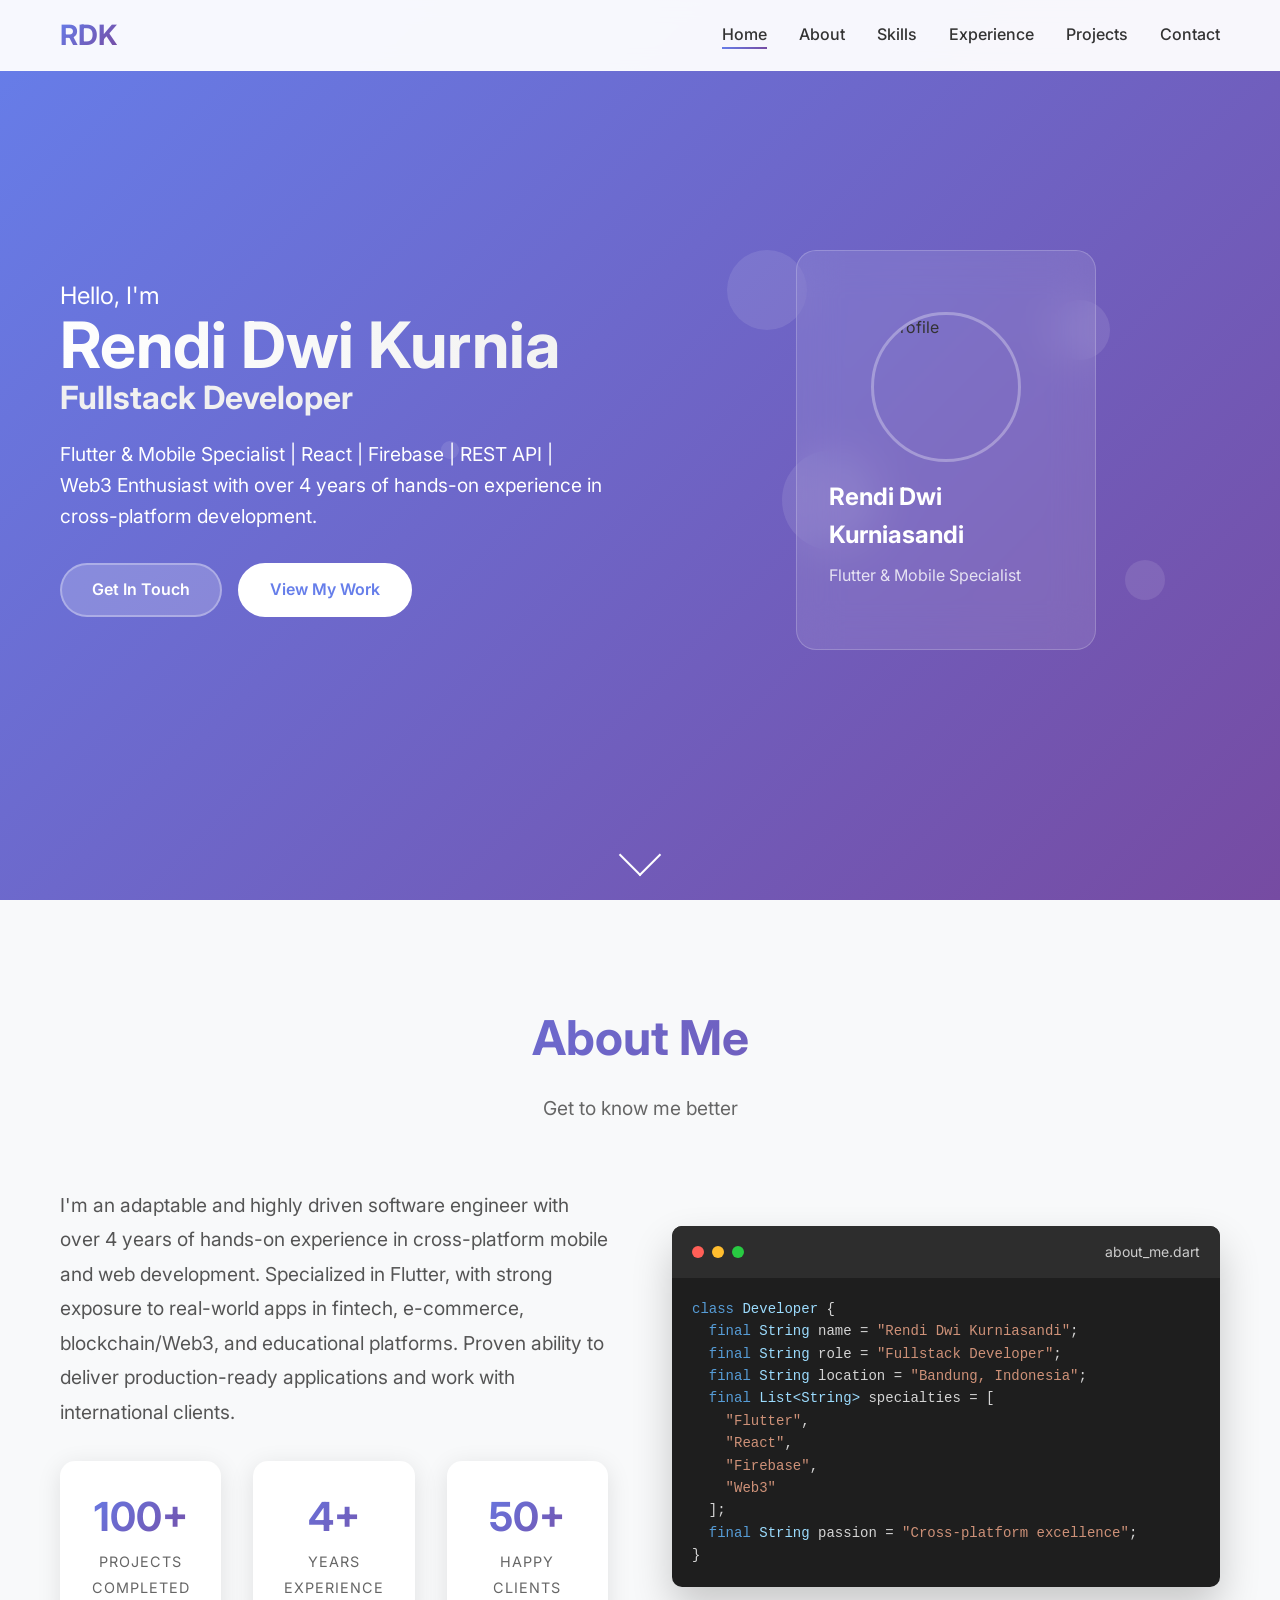
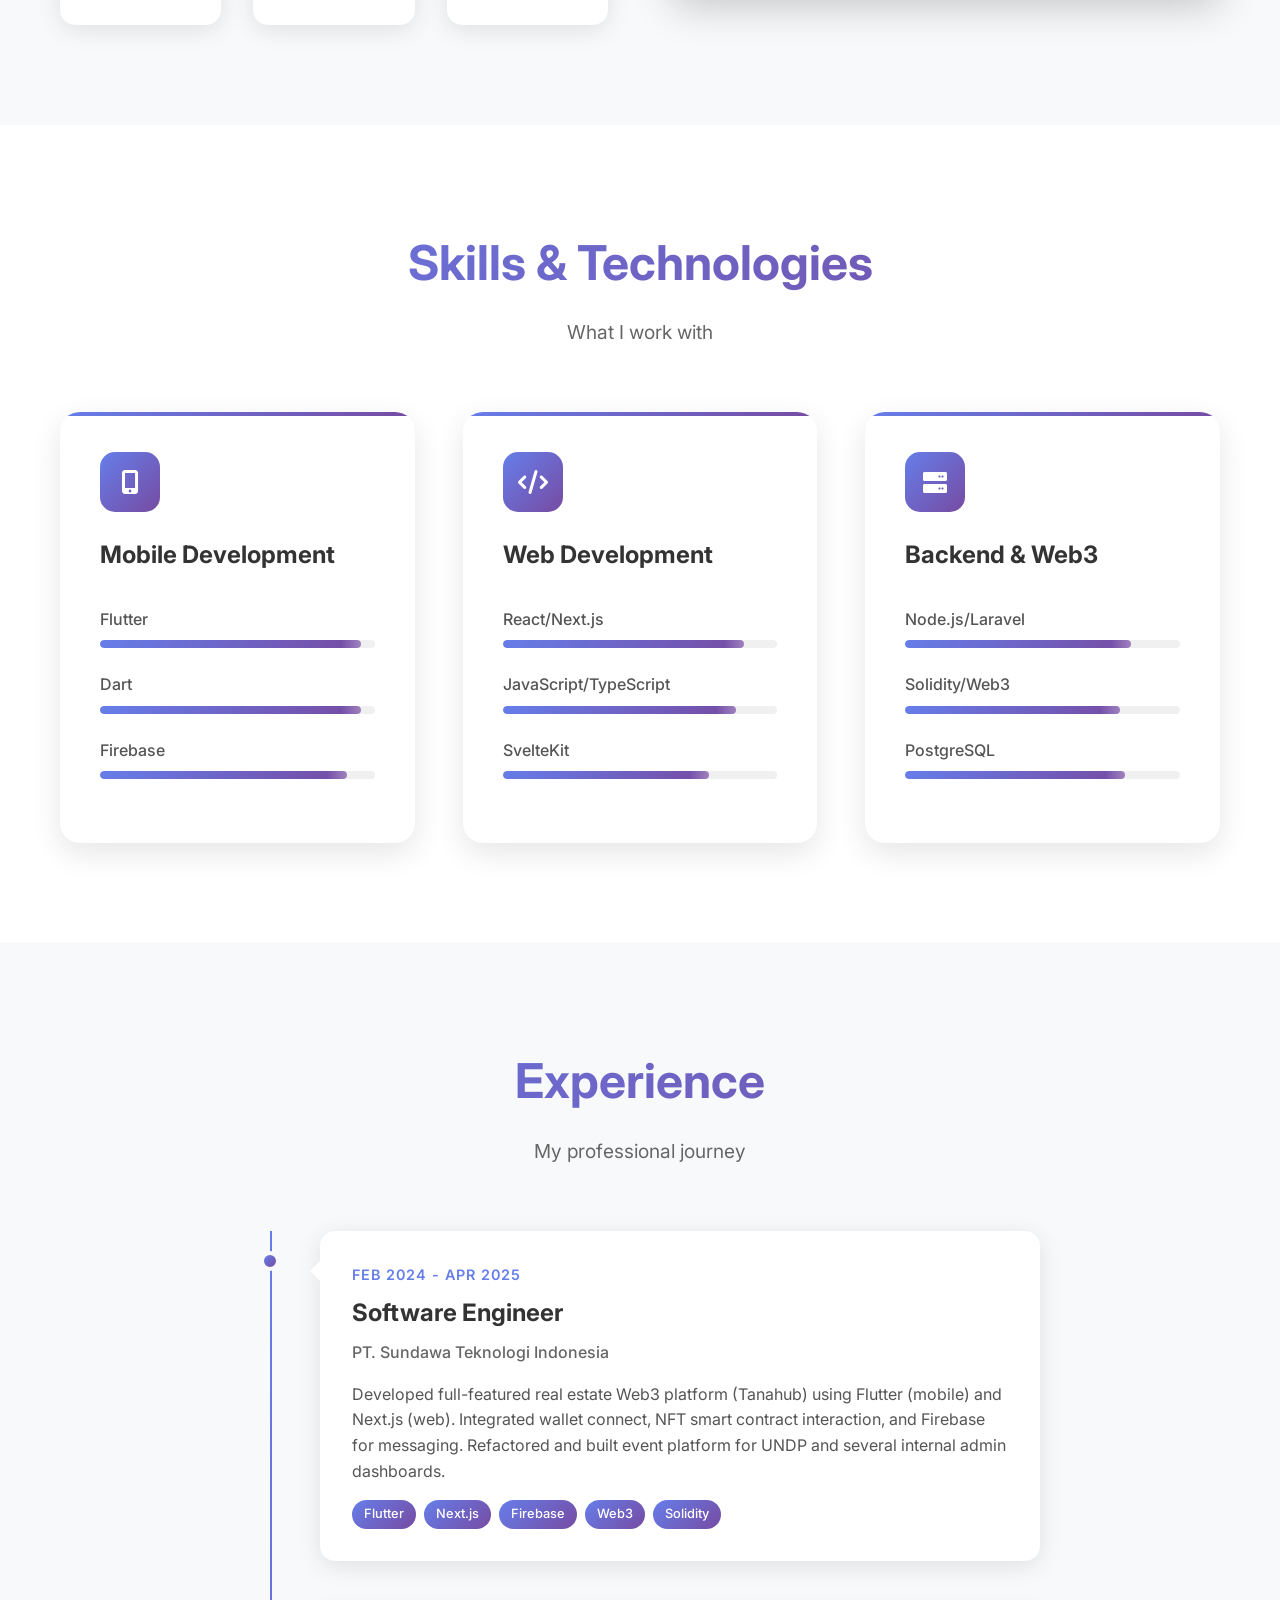
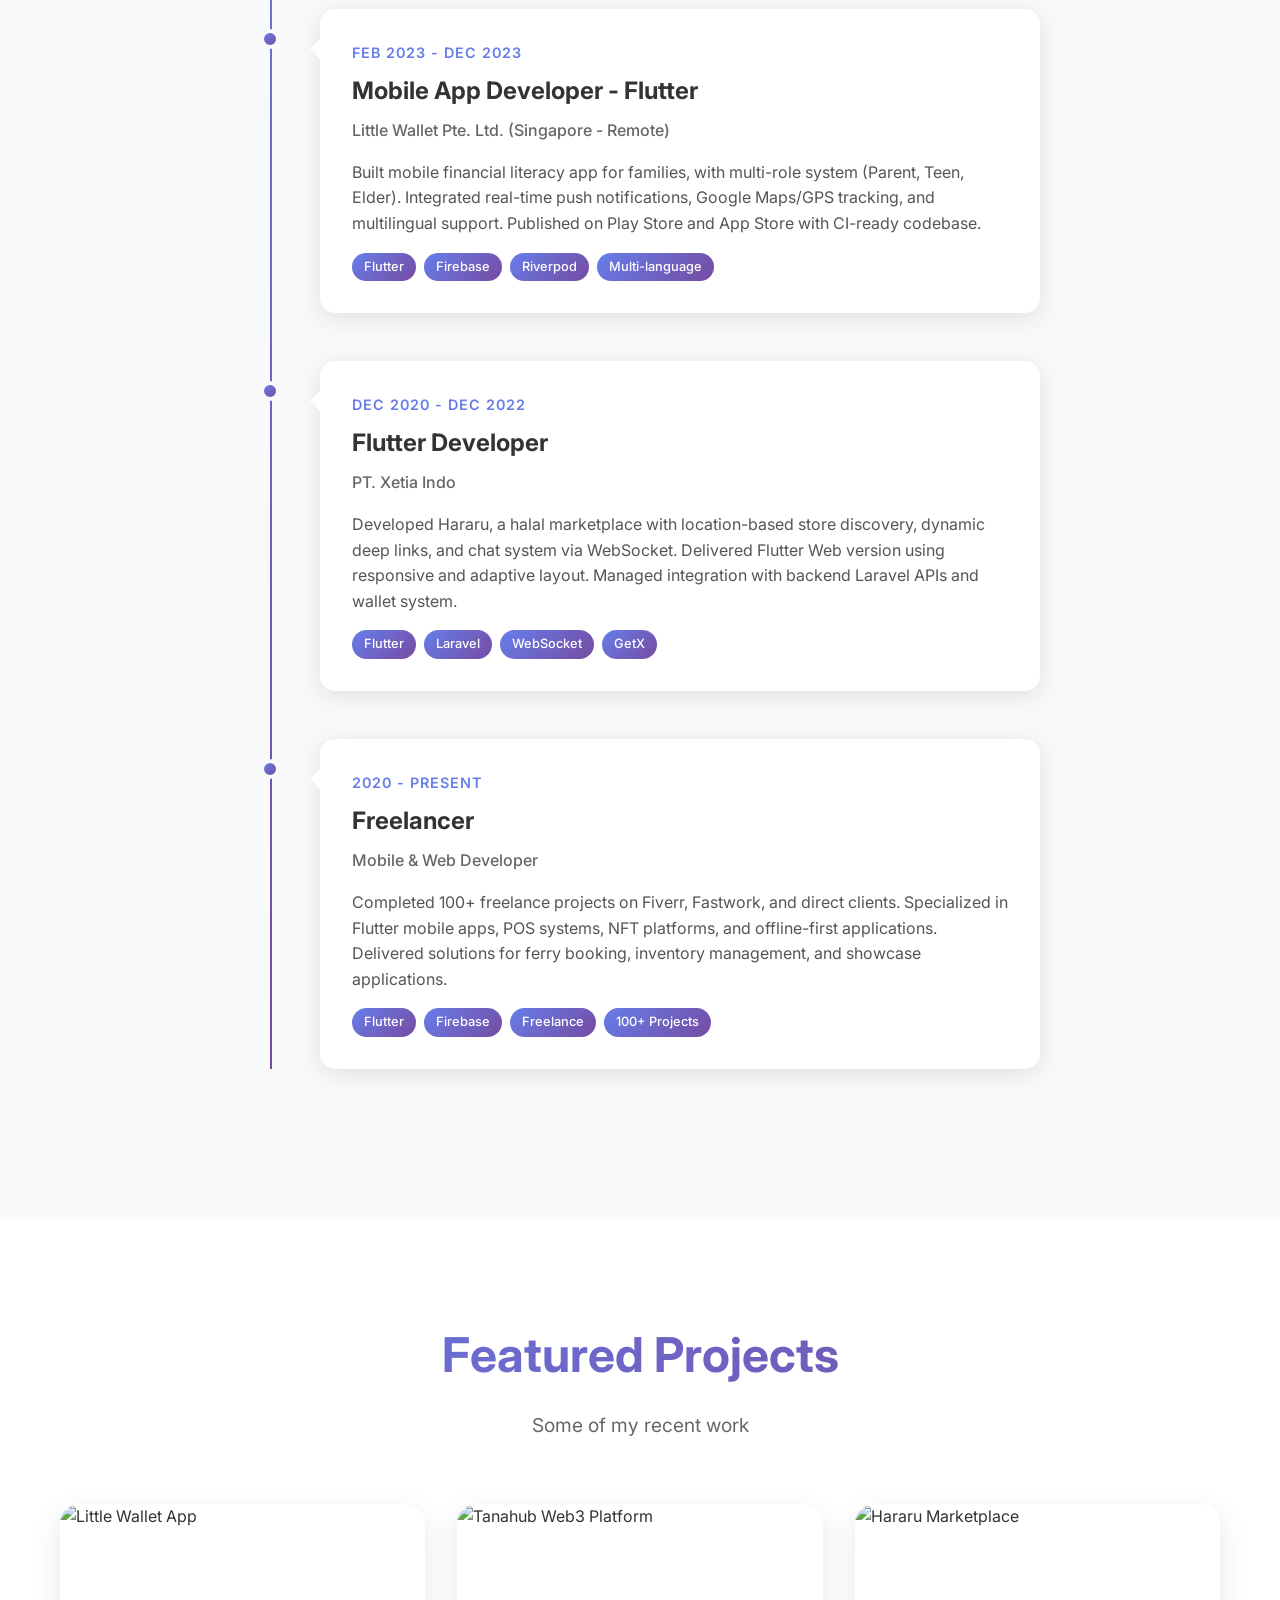
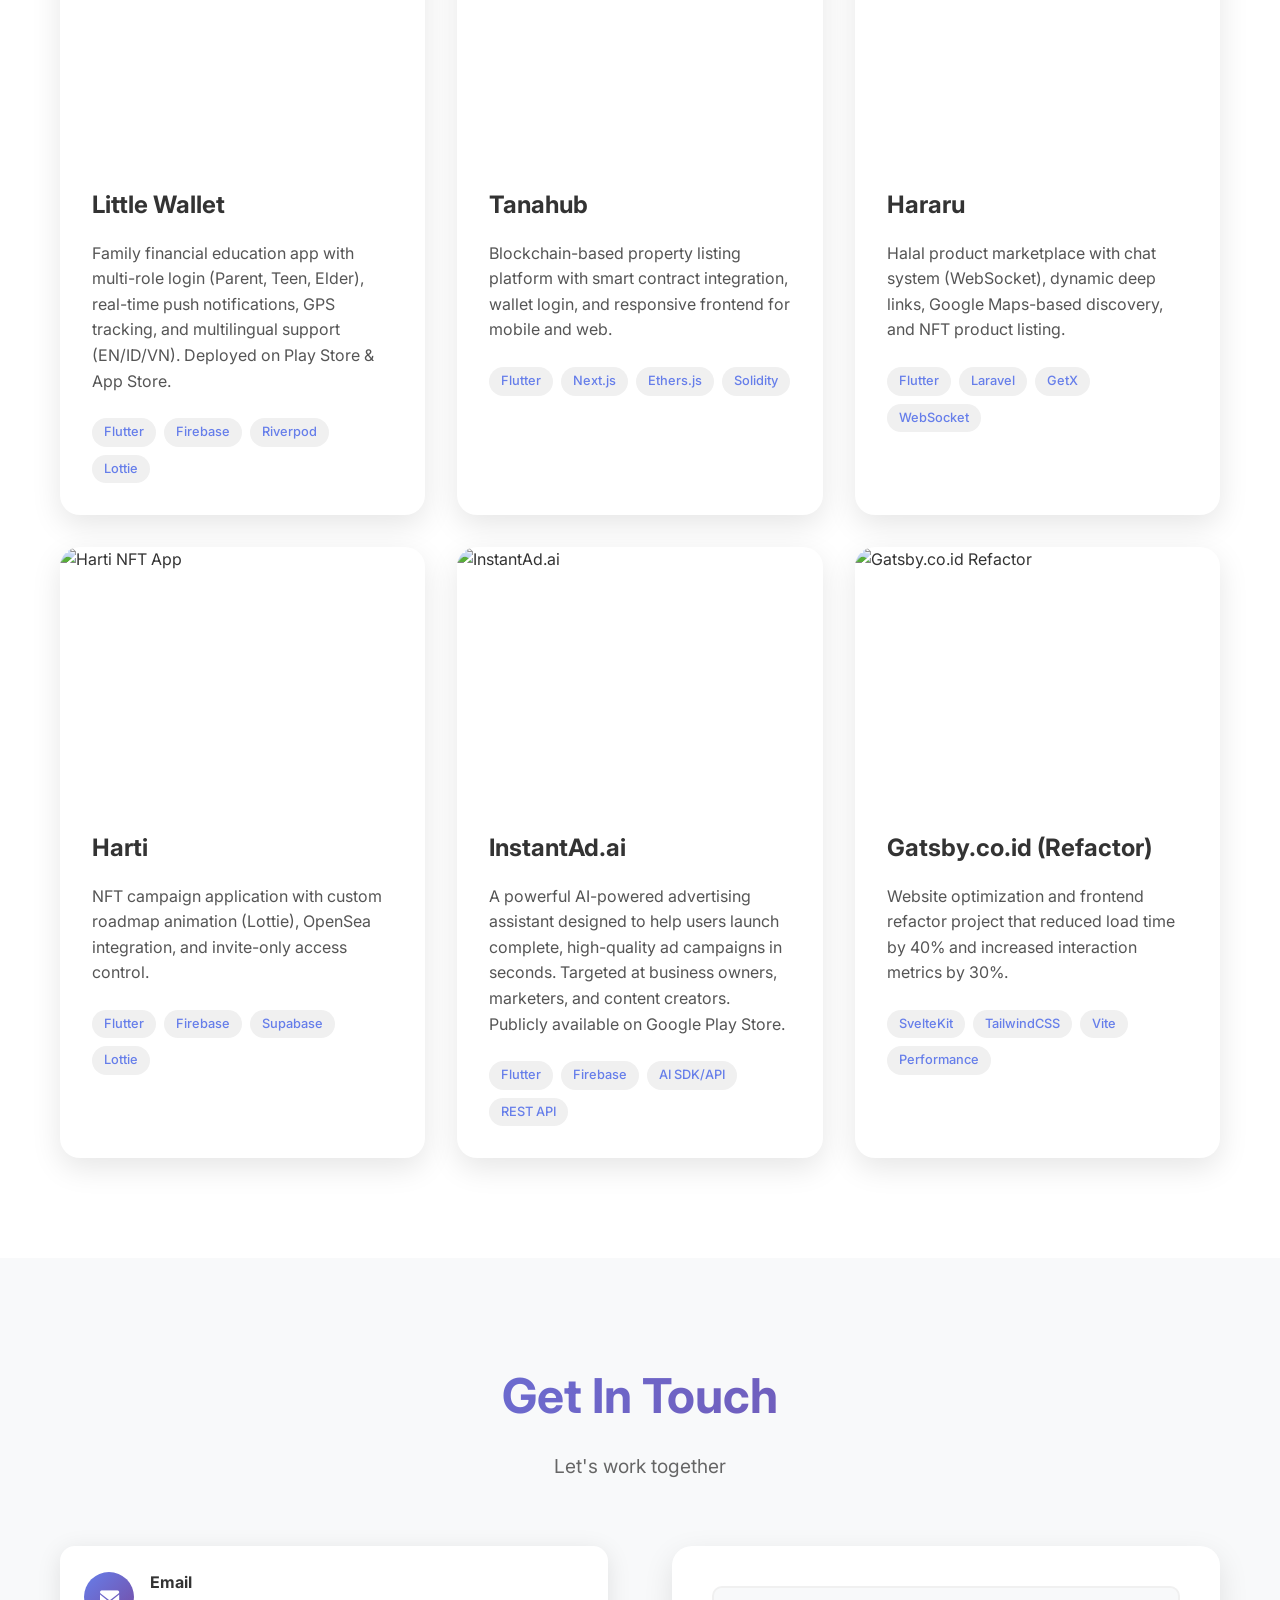
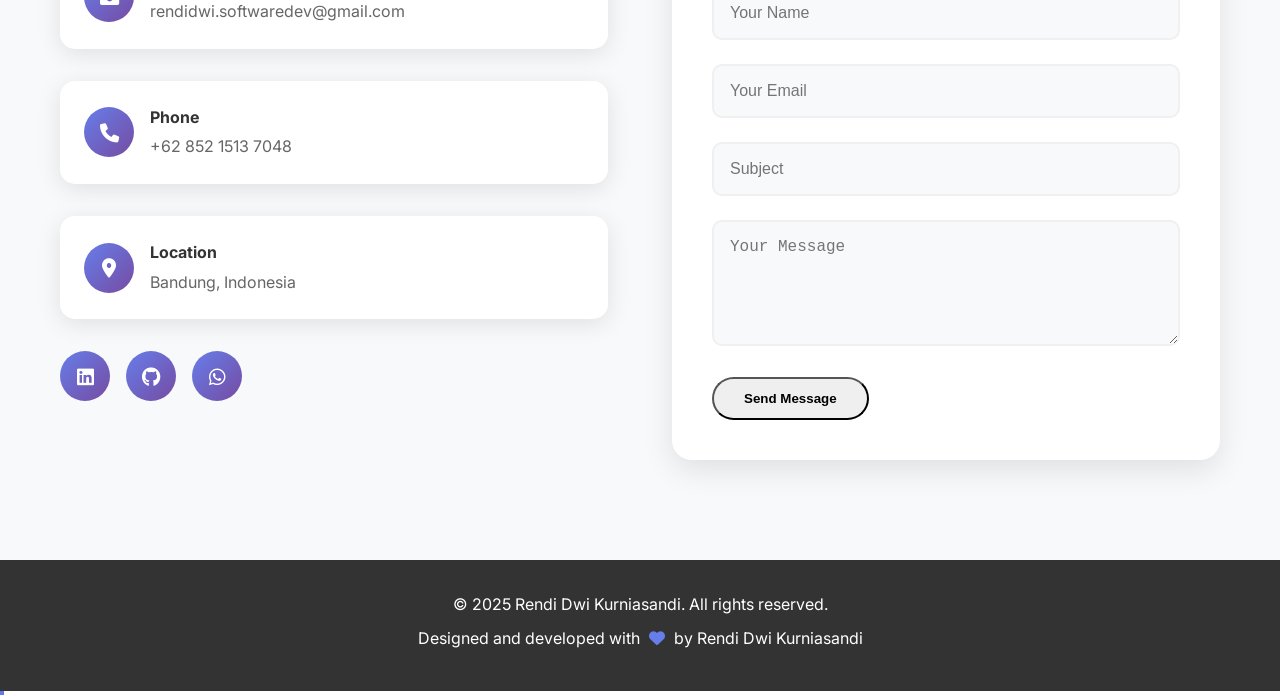
==== commit 31f6146b: "udpate" ====
--- a/index.html
+++ b/index.html
@@ -1,570 +1,664 @@
 <!DOCTYPE html>
-<html class="no-js" lang="en">
-
-<head>
-  <!--- basic page needs
-    ================================================== -->
-  <meta charset="utf-8" />
-  <title>Portfolio Rendi</title>
-  <meta name="description" content="" />
-  <meta name="author" content="" />
-
-  <!-- mobile specific metas
-    ================================================== -->
-  <meta name="viewport" content="width=device-width, initial-scale=1" />
-
-  <!-- CSS
-    ================================================== -->
-  <link rel="stylesheet" href="css/base.css" />
-  <link rel="stylesheet" href="css/main.css" />
-  <link rel="stylesheet" href="css/vendor.css" />
-
-  <!-- script
-    ================================================== -->
-  <script src="js/modernizr.js"></script>
-
-  <!-- favicons
-    ================================================== -->
-  <link rel="apple-touch-icon" sizes="180x180" href="apple-touch-icon.png" />
-  <link rel="icon" type="image/png" sizes="32x32" href="favicon-32x32.png" />
-  <link rel="icon" type="image/png" sizes="16x16" href="favicon-16x16.png" />
-  <link rel="manifest" href="site.webmanifest" />
-</head>
-
-<body id="top">
-  <!-- preloader
-    ================================================== -->
-  <div id="preloader">
-    <div id="loader" class="dots-fade">
-      <div></div>
-      <div></div>
-      <div></div>
-    </div>
-  </div>
-
-  <!-- header
-    ================================================== -->
-  <header class="s-header">
-    <div class="header-logo">
-      <a href="index.html">
-        <img src="images/logo tranparant.png" width="500" alt="Homepage" />
-      </a>
-    </div>
-
-    <div class="header-content">
-      <nav class="row header-nav-wrap">
-        <ul class="header-nav">
-          <li><a class="smoothscroll" href="#hero" title="Intro">Home</a></li>
-          <li>
-            <a class="smoothscroll" href="#about" title="About">About</a>
-          </li>
-          <li>
-            <a class="smoothscroll" href="#portfolio" title="Works">Works</a>
-          </li>
-          <li>
-            <a href="mailto:sniren2002@gmail.com" title="Contact us">Say Hello</a>
-          </li>
+<html lang="en">
+  <head>
+    <meta charset="UTF-8" />
+    <meta name="viewport" content="width=device-width, initial-scale=1.0" />
+    <title>Rendi Dwi Kurniasandi - Fullstack Developer</title>
+    <link rel="stylesheet" href="styles.css" />
+    <link
+      href="https://fonts.googleapis.com/css2?family=Inter:wght@300;400;500;600;700&display=swap"
+      rel="stylesheet"
+    />
+    <link
+      rel="stylesheet"
+      href="https://cdnjs.cloudflare.com/ajax/libs/font-awesome/6.0.0/css/all.min.css"
+    />
+  </head>
+  <body>
+    <!-- Navigation -->
+    <nav class="navbar" id="navbar">
+      <div class="nav-container">
+        <div class="nav-logo">
+          <span class="logo-text">RDK</span>
+        </div>
+        <ul class="nav-menu">
+          <li><a href="#home" class="nav-link">Home</a></li>
+          <li><a href="#about" class="nav-link">About</a></li>
+          <li><a href="#skills" class="nav-link">Skills</a></li>
+          <li><a href="#experience" class="nav-link">Experience</a></li>
+          <li><a href="#projects" class="nav-link">Projects</a></li>
+          <li><a href="#contact" class="nav-link">Contact</a></li>
         </ul>
-      </nav>
-      <!-- end header-nav-wrap -->
-    </div>
-    <!-- end header-content -->
-
-    <a class="header-menu-toggle" href="#0"><span>Menu</span></a>
-  </header>
-
-  <!-- hero
-    ================================================== -->
-  <section id="hero" class="s-hero target-section" data-parallax="scroll" data-image-src="images/services-bg-3000.jpg"
-    data-natural-width="3000" data-natural-height="2000" data-position-y="center">
-    <div class="row hero-content">
-      <div class="column large-full">
-        <h1>
-          Hello, I'm Rendi Dwi Kurniasandi, <br />
-          a flutter developer <br />
-          & web developer <br />
-        </h1>
-
-        <ul class="hero-social">
-          <li>
-            <a href="https://www.instagram.com/r3ndks/" title="">Instagram</a>
-          </li>
-          <li>
-            <a href="https://github.com/sniren210" title="">Github</a>
-          </li>
-          <li>
-            <a href="https://www.linkedin.com/in/rendi-dwi-kurniasandi-9442571b6/" title="">LinkedIn</a>
-          </li>
-        </ul>
-        <!-- end hero-social -->
-      </div>
-    </div>
-    <!-- end hero-content -->
-
-    <div class="hero-scroll">
-      <a href="#about" class="scroll-link smoothscroll">
-        <svg xmlns="http://www.w3.org/2000/svg" width="24" height="24" viewBox="0 0 24 24">
-          <path d="M12 24l-8-9h6v-15h4v15h6z" />
-        </svg>
-      </a>
-    </div>
-    <!-- end hero-scroll -->
-  </section>
-  <!-- end s-hero -->
-
-  <!-- about
-    ================================================== -->
-  <section id="about" class="s-about target-section">
-    <div class="s-about__section s-about__section--profile">
-      <div class="right-vert-line"></div>
-
-      <div class="row">
-        <div class="column large-6 medium-8 tab-full">
-          <div class="section-intro" data-num="01" data-aos="fade-up">
-            <h3 class="subhead">About Me</h3>
-            <h1 class="display-1">
-              I am the kind of person who is very curious about many things.
-            </h1>
-          </div>
-
-          <div class="profile-pic" data-aos="fade-up" style="display: block">
-            <img src="images/rendi.jpg" alt="" />
-          </div>
-
-          <h3 data-aos="fade-up">Profile</h3>
-
-          <p data-aos="fade-up">
-            Introduce me, I am a Experienced mobile application developer with a track record of success in creating
-            well-received and commercially viable applications. Skilled at working as a team and incorporating input
-            into projects. The ability to always look for ways to improve existing applications so that people continue
-            to download and enjoy them in the Playstore and Appstore. A strong eye for detail and tenacity to complete
-            every project on time or ahead of schedule
-            <br />
-            <br />
-            I create and develop responsive and interactive applications using flutter as my main programming language
+        <div class="hamburger">
+          <span class="bar"></span>
+          <span class="bar"></span>
+          <span class="bar"></span>
+        </div>
+      </div>
+    </nav>
+
+    <!-- Hero Section -->
+    <section id="home" class="hero">
+      <div class="hero-content">
+        <div class="hero-text animate-on-scroll">
+          <h1 class="hero-title">
+            <span class="title-line">Hello, I'm</span>
+            <span class="title-name">Rendi Dwi Kurniasandi</span>
+            <span class="title-role">Fullstack Developer</span>
+          </h1>
+          <p class="hero-description">
+            Flutter & Mobile Specialist | React | Firebase | REST API | Web3
+            Enthusiast with over 4 years of hands-on experience in
+            cross-platform development.
           </p>
-        </div>
-      </div>
-    </div>
-    <!-- end s-about__section--profile -->
-
-    <div class="s-about__section">
-      <div class="row">
-        <div class="column">
-          <h3 data-aos="fade-up">Career</h3>
-        </div>
-      </div>
-
-      <div class="row block-large-1-2 block-900-full work-positions">
-        <div class="column" data-aos="fade-up">
-          <div class="position">
-            <div class="position__header">
-              <h6>
-                <span class="position__co">Little Wallet</span>
-                <span class="position__pos">Flutter App Developer</span>
-              </h6>
-              <div class="position__timeframe">
-                January 2023 - November 2023
-              </div>
-            </div>
-
-            <p>
-              Build a money management app designed to teach teens and kids the value of money, and how to learn, earn,
-              budget, and save in a fun way with a touch of gamification! The sooner children learn about money, the
-              more independent and responsible they will be in adulthood.
+          <div class="hero-buttons">
+            <a href="#contact" class="btn btn-primary">Get In Touch</a>
+            <a href="#projects" class="btn btn-secondary">View My Work</a>
+          </div>
+        </div>
+        <div class="hero-visual">
+          <div class="floating-shapes">
+            <div class="shape shape-1"></div>
+            <div class="shape shape-2"></div>
+            <div class="shape shape-3"></div>
+            <div class="shape shape-4"></div>
+          </div>
+          <div class="profile-card">
+            <div class="card-inner">
+              <div class="profile-image">
+                <img
+                  src="https://images.unsplash.com/photo-1507003211169-0a1dd7228f2d?w=300&h=300&fit=crop&crop=face"
+                  alt="Profile"
+                />
+              </div>
+              <div class="profile-info">
+                <h3>Rendi Dwi Kurniasandi</h3>
+                <p>Flutter & Mobile Specialist</p>
+              </div>
+            </div>
+          </div>
+        </div>
+      </div>
+      <div class="scroll-indicator">
+        <div class="scroll-arrow"></div>
+      </div>
+    </section>
+
+    <!-- About Section -->
+    <section id="about" class="about">
+      <div class="container">
+        <div class="section-header animate-on-scroll">
+          <h2 class="section-title">About Me</h2>
+          <p class="section-subtitle">Get to know me better</p>
+        </div>
+        <div class="about-content">
+          <div class="about-text animate-on-scroll">
+            <p class="about-intro">
+              I'm an adaptable and highly driven software engineer with over 4
+              years of hands-on experience in cross-platform mobile and web
+              development. Specialized in Flutter, with strong exposure to
+              real-world apps in fintech, e-commerce, blockchain/Web3, and
+              educational platforms. Proven ability to deliver production-ready
+              applications and work with international clients.
             </p>
-          </div>
-        </div>
-        <!-- end column -->
-        <div class="column" data-aos="fade-up">
-          <div class="position">
-            <div class="position__header">
-              <h6>
-                <span class="position__co">Xetia Indo Internasional</span>
-                <span class="position__pos">Flutter App Developer</span>
-              </h6>
-              <div class="position__timeframe">
-                Desember 2020 - Desember 2022
-              </div>
-            </div>
-
-            <p>
-              Companies that have a strong hold in the field of Artificial
-              Intelligence, are able to carry out various analyzes by
-              utilizing the most updated technology to perform all digital
-              activities instantly.
-            </p>
-          </div>
-        </div>
-        <!-- end column -->
-        <div class="column" data-aos="fade-up">
-          <div class="position">
-            <div class="position__header">
-              <h6>
-                <span class="position__co">Fiver and Fastwork</span>
-                <span class="position__pos">Freelancer Front end Web</span>
-              </h6>
-              <div class="position__timeframe">June 2019 - Desember 2020</div>
-            </div>
-            <p>Experienced freelance on the Fiver and Fastwork platform and has got customers in various countries with
-              more than 100 customers, providers on the website development platform and flutter development tools</p>
-          </div>
-        </div>
-        <!-- end column -->
-        <div class="column" data-aos="fade-up">
-          <div class="position">
-            <div class="position__header">
-              <h6>
-                <span class="position__co">Mirai Dev</span>
-                <span class="position__pos">Back end Developer</span>
-              </h6>
-              <div class="position__timeframe">June 2016 - Desember 2020</div>
-            </div>
-
-            <p>an association I created to solve problems from school.</p>
-          </div>
-        </div>
-        <!-- end column -->
-      </div>
-      <!-- work positions -->
-    </div>
-    <!-- end s-about__section -->
-  </section>
-  <!-- end s-about -->
-
-  <!-- portfolio
-    ================================================== -->
-  <section id="portfolio" class="s-portfolio target-section">
-    <div class="row s-portfolio__header">
-      <div class="column large-6 medium-8 tab-full">
-        <div class="section-intro" data-num="02" data-aos="fade-up">
-          <h3 class="subhead">Portfolio</h3>
-          <h1 class="display-1">
-            A selection of recent projects I have worked on.
-          </h1>
-        </div>
-      </div>
-    </div>
-    <!-- s-porfolio__header -->
-
-    <div class="row s-porfolio__list block-large-1-2 block-tab-full collapse">
-      <div class="column" data-aos="fade-up">
-        <div class="folio-item">
-          <div class="folio-item__thumb">
-            <a class="folio-item__thumb-link" href="images/portfolio/miraima.png" title="Miraima" data-size="1050x700">
-              <img src="images/portfolio/miraima.png" srcset="
-                    images/portfolio/miraima.png 1x,
-                    images/portfolio/miraima.png 2x
-                  " alt="Miraima" />
-            </a>
-          </div>
-          <div class="folio-item__info">
-            <div class="folio-item__cat">MiraiDev</div>
-            <h4 class="folio-item__title">Miraima</h4>
-          </div>
-          <a href="https://github.com/sniren210/miraima" title="Project Link" class="folio-item__project-link">Project
-            Link</a>
-          <div class="folio-item__caption">
-            <p>
-              Wall magazines, or what is commonly abbreviated as madding, are
-              now very rarely paid attention to, in fact not many people even
-              approach the wall magazine even to have a quick look. In fact,
-              wall magazines are a place to send our work to schools.
-            </p>
-            <p>
-              Well, Miraima is here now. Wall magazines, which were originally
-              offline aliases, had a form, now they are on your cellphone and
-              PC. Miraima, an online magazine, allows all works that were
-              originally posted on the bulletin board, now it only takes one
-              click to upload. Save paper and costs and certainly more
-              efficient. Any works that wish to be exhibited can immediately
-              be exhibited at Miraima
-            </p>
-          </div>
-        </div>
-      </div>
-      <!-- end column -->
-      <div class="column" data-aos="fade-up">
-        <div class="folio-item">
-          <div class="folio-item__thumb">
-            <a class="folio-item__thumb-link" href="images/portfolio/peran.PNG" title="peran" data-size="1050x700">
-              <img src="images/portfolio/peran.PNG" srcset="
-                    images/portfolio/peran.PNG 1x,
-                    images/portfolio/peran.PNG 2x
-                  " alt="peran" />
-            </a>
-          </div>
-          <div class="folio-item__info">
-            <div class="folio-item__cat">MiraiDev</div>
-            <h4 class="folio-item__title">Peran</h4>
-          </div>
-          <a href="https://github.com/sniren210/peran" title="Project Link" class="folio-item__project-link">Project
-            Link</a>
-          <div class="folio-item__caption">
-            <p>
-              Submissions and Suggestions (PERAN) is a social and humanitarian
-              application website. On this website, users can submit problems
-              related to the economy, poverty, fires and other disasters to be
-              forwarded to the government. In addition to submitting, users
-              can also submit suggestions and aspirations to the government
-            </p>
-          </div>
-        </div>
-      </div>
-      <!-- end column -->
-      <div class="column" data-aos="fade-up">
-        <div class="folio-item">
-          <div class="folio-item__thumb">
-            <a class="folio-item__thumb-link" href="images/portfolio/pustaka.png" title="pustaka" data-size="1050x700">
-              <img src="images/portfolio/pustaka.png" srcset="
-                    images/portfolio/pustaka.png 1x,
-                    images/portfolio/pustaka.png 2x
-                  " alt="pustaka" />
-            </a>
-          </div>
-          <div class="folio-item__info">
-            <div class="folio-item__cat">MiraiDev</div>
-            <h4 class="folio-item__title">Pustaka</h4>
-          </div>
-          <a href="https://github.com/sniren210/pustaka" title="Project Link" class="folio-item__project-link">Project
-            Link</a>
-          <div class="folio-item__caption">
-            <p>
-              Pustaka is a book lending website where the borrower or user
-              only needs to process the loan through the application without
-              having to queue at the library. In fact, the borrower only needs
-              to immediately take the book he has borrowed from the library.
-              All the loan processes from start to finish are carried out by
-              the application. The application will also record fines that
-              must be given if the borrower is not on time
-            </p>
-          </div>
-        </div>
-      </div>
-      <!-- end column -->
-      <div class="column" data-aos="fade-up">
-        <div class="folio-item">
-          <div class="folio-item__thumb">
-            <a class="folio-item__thumb-link" href="images/portfolio/zenbook.jpg" title="zenbook" data-size="1050x700">
-              <img src="images/portfolio/zenbook.jpg" srcset="
-                    images/portfolio/zenbook.jpg 1x,
-                    images/portfolio/zenbook.jpg 2x
-                  " alt="zenbook" />
-            </a>
-          </div>
-          <div class="folio-item__info">
-            <div class="folio-item__cat">MiraiDev</div>
-            <h4 class="folio-item__title">Zenbook</h4>
-          </div>
-          <a href="https://github.com/sniren210/zenbook" title="Project Link" class="folio-item__project-link">Project
-            Link</a>
-          <div class="folio-item__caption">
-            <p>
-              Zenbook is an online masterbook that allows users to easily
-              store, edit and view data. In general, the school's main book is
-              usually in the BK room with thick books crammed. Now with
-              Zenbook, data can be safely stored in the database and produce
-              accurate data efficiently.
-            </p>
-          </div>
-        </div>
-      </div>
-      <!-- end column -->
-      <div class="column" data-aos="fade-up">
-        <div class="folio-item">
-          <div class="folio-item__thumb">
-            <a class="folio-item__thumb-link" href="images/portfolio/shaum.png" title="shaum" data-size="1050x700">
-              <img src="images/portfolio/shaum.png" srcset="
-                    images/portfolio/shaum.png 1x,
-                    images/portfolio/shaum.png 2x
-                  " alt="shaum" />
-            </a>
-          </div>
-          <div class="folio-item__info">
-            <div class="folio-item__cat">MiraiDev</div>
-            <h4 class="folio-item__title">Shaum</h4>
-          </div>
-          <a href="https://github.com/sniren210/buku-ramadhan" title="Project Link"
-            class="folio-item__project-link">Project Link</a>
-          <div class="folio-item__caption">
-            <p>
-              The month of Ramadan for students is synonymous with the Ramadan
-              journal which contains any activities carried out during the
-              month of Ramadan. Usually the journal is in the form of a thin
-              book which is distributed by the school and collected when
-              Ramadhan is over. And usually students are always lazy to fill
-              in the journal, not to mention if the journal is damaged, dirty,
-              torn or even lost
-            </p>
-            <p>
-              Mirai Developer created an application called Shaum where all
-              our activities will be carried out via Android or PC. We only
-              need to log in with the account that has been determined and
-              fill in the journal periodically. The stored data is more
-              accurate and will not be lost. We also save on expenses for
-              making books and only need to use the internet to access them.
-            </p>
-          </div>
-        </div>
-      </div>
-      <!-- end column -->
-      <div class="column" data-aos="fade-up">
-        <div class="folio-item">
-          <div class="folio-item__thumb">
-            <a class="folio-item__thumb-link" href="images/portfolio/raigame.png" title="raigame" data-size="1050x700">
-              <img src="images/portfolio/raigame.png" srcset="
-                    images/portfolio/raigame.png 1x,
-                    images/portfolio/raigame.png 2x
-                  " alt="raigame" />
-            </a>
-          </div>
-          <div class="folio-item__info">
-            <div class="folio-item__cat">MiraiDev</div>
-            <h4 class="folio-item__title">Raigame</h4>
-          </div>
-          <div class="folio-item__caption">
-            <p>
-              Raigame is a game website where users can play game even ships
-              its own game. Game on Raigame made by the original developer.
-              Where aligned with its name, Raigame means future game (Taken
-              from Japanese, 来 [read: rai] which means "something that will
-              come"). The background of this site is made for accommodate the
-              talents of the nation's children who will become one future
-              successful developers. Some games among others created in
-              connection with the current conditions, namely the pandemic
-              Covid19. Raigame also combines knowledge and the pleasure of
-              playing the game itself.
-            </p>
-          </div>
-        </div>
-      </div>
-      <!-- end column -->
-    </div>
-    <!-- folio-list -->
-  </section>
-  <!-- end portfolio -->
-
-  <!-- footer
-    ================================================== -->
-  <footer class="s-footer h-dark-bg">
-    <div class="right-vert-line"></div>
-
-    <div class="row s-footer__main">
-      <div class="column large-6">
-        <div class="section-intro" data-aos="fade-up">
-          <h3 class="subhead">Get In Touch</h3>
-
-          <h1 class="display-1">
-            Have an idea or a concept that really excite you? Let's turn that
-            idea into reality. Shoot me a message.
-          </h1>
-        </div>
-
-        <div class="footer-email-us">
-          <a href="mailto:sniren2002@gmail.com" class="btn btn--primary h-full-width">Let's Talk</a>
-        </div>
-      </div>
-
-      <div class="column large-5">
-        <div class="footer-contacts">
-          <div class="footer-contact-block" data-aos="fade-up">
-            <h5 class="footer-contact-block__header">Email</h5>
-            <p class="footer-contact-block__content">
-              <a href="mailto:sniren2002@gmail.com">sniren2002@gmail.com</a>
-            </p>
-          </div>
-          <!-- end footer-contact-block -->
-          <div class="footer-contact-block" data-aos="fade-up">
-            <h5 class="footer-contact-block__header">Phone</h5>
-            <p class="footer-contact-block__content">
-              <a href="tel:0852-1513-7048">0852-1513-7048</a>
-            </p>
-          </div>
-          <!-- end footer-contact-block -->
-          <br />
-          <div class="footer-contact-block" data-aos="fade-up">
-            <h5 class="footer-contact-block__header">Social</h5>
-            <ul class="footer-contact-block__list">
-              <li>
-                <a href="https://www.instagram.com/r3ndks/">Instagram</a>
-              </li>
-              <li><a href="https://github.com/sniren210">Github</a></li>
-              <li>
-                <a href="https://www.linkedin.com/in/rendi-dwi-kurniasandi-9442571b6/">LinkedIn</a>
-              </li>
-            </ul>
-          </div>
-          <!-- end footer-contact-block -->
-        </div>
-      </div>
-    </div>
-    <!-- end s-footer__main -->
-
-    <div class="row s-footer__bottom">
-      <div class="column large-full ss-copyright">
-        <span>© Copyright Rendi 2022</span>
-        <span>Design by
-          <a href="https://www.styleshout.com/">StyleShout</a></span>
-      </div>
-      <!-- end ss-copyright -->
-
-      <div class="ss-go-top">
-        <a class="smoothscroll" title="Back to Top" href="#top">
-          <svg xmlns="http://www.w3.org/2000/svg" width="24" height="24" viewBox="0 0 24 24">
-            <path d="M12 0l8 9h-6v15h-4v-15h-6z" />
-          </svg>
-        </a>
-      </div>
-      <!-- end ss-go-top -->
-    </div>
-    <!-- end s-footer__bottom -->
-  </footer>
-  <!-- end s-footer -->
-
-  <!-- photoswipe background
-    ================================================== -->
-  <div aria-hidden="true" class="pswp" role="dialog" tabindex="-1">
-    <div class="pswp__bg"></div>
-    <div class="pswp__scroll-wrap">
-      <div class="pswp__container">
-        <div class="pswp__item"></div>
-        <div class="pswp__item"></div>
-        <div class="pswp__item"></div>
-      </div>
-
-      <div class="pswp__ui pswp__ui--hidden">
-        <div class="pswp__top-bar">
-          <div class="pswp__counter"></div>
-          <button class="pswp__button pswp__button--close" title="Close (Esc)"></button>
-          <button class="pswp__button pswp__button--share" title="Share"></button>
-          <button class="pswp__button pswp__button--fs" title="Toggle fullscreen"></button>
-          <button class="pswp__button pswp__button--zoom" title="Zoom in/out"></button>
-          <div class="pswp__preloader">
-            <div class="pswp__preloader__icn">
-              <div class="pswp__preloader__cut">
-                <div class="pswp__preloader__donut"></div>
-              </div>
-            </div>
-          </div>
-        </div>
-        <div class="pswp__share-modal pswp__share-modal--hidden pswp__single-tap">
-          <div class="pswp__share-tooltip"></div>
-        </div>
-        <button class="pswp__button pswp__button--arrow--left" title="Previous (arrow left)"></button>
-        <button class="pswp__button pswp__button--arrow--right" title="Next (arrow right)"></button>
-        <div class="pswp__caption">
-          <div class="pswp__caption__center"></div>
-        </div>
-      </div>
-    </div>
-  </div>
-  <!-- end photoSwipe background -->
-
-  <!-- Java Script
-    ================================================== -->
-  <script src="js/jquery-3.2.1.min.js"></script>
-  <script src="js/plugins.js"></script>
-  <script src="js/main.js"></script>
-</body>
-
-</html>+            <div class="about-stats">
+              <div class="stat-item">
+                <span class="stat-number" data-target="100">100+</span>
+                <span class="stat-label">Projects Completed</span>
+              </div>
+              <div class="stat-item">
+                <span class="stat-number" data-target="4">4+</span>
+                <span class="stat-label">Years Experience</span>
+              </div>
+              <div class="stat-item">
+                <span class="stat-number" data-target="50">50+</span>
+                <span class="stat-label">Happy Clients</span>
+              </div>
+            </div>
+          </div>
+          <div class="about-visual animate-on-scroll">
+            <div class="code-window">
+              <div class="window-header">
+                <div class="window-controls">
+                  <span class="control close"></span>
+                  <span class="control minimize"></span>
+                  <span class="control maximize"></span>
+                </div>
+                <span class="window-title">about_me.dart</span>
+              </div>
+              <div class="code-content">
+                <pre><code><span class="keyword">class</span> <span class="variable">Developer</span> {
+  <span class="keyword">final</span> <span class="property">String</span> name = <span class="string">"Rendi Dwi Kurniasandi"</span>;
+  <span class="keyword">final</span> <span class="property">String</span> role = <span class="string">"Fullstack Developer"</span>;
+  <span class="keyword">final</span> <span class="property">String</span> location = <span class="string">"Bandung, Indonesia"</span>;
+  <span class="keyword">final</span> <span class="property">List&lt;String&gt;</span> specialties = [
+    <span class="string">"Flutter"</span>,
+    <span class="string">"React"</span>,
+    <span class="string">"Firebase"</span>,
+    <span class="string">"Web3"</span>
+  ];
+  <span class="keyword">final</span> <span class="property">String</span> passion = <span class="string">"Cross-platform excellence"</span>;
+}</code></pre>
+              </div>
+            </div>
+          </div>
+        </div>
+      </div>
+    </section>
+
+    <!-- Skills Section -->
+    <section id="skills" class="skills">
+      <div class="container">
+        <div class="section-header animate-on-scroll">
+          <h2 class="section-title">Skills & Technologies</h2>
+          <p class="section-subtitle">What I work with</p>
+        </div>
+        <div class="skills-grid">
+          <div class="skill-category animate-on-scroll">
+            <div class="category-icon">
+              <i class="fas fa-mobile-alt"></i>
+            </div>
+            <h3>Mobile Development</h3>
+            <div class="skills-list">
+              <div class="skill-item">
+                <span class="skill-name">Flutter</span>
+                <div class="skill-bar">
+                  <div class="skill-progress" data-width="95%"></div>
+                </div>
+              </div>
+              <div class="skill-item">
+                <span class="skill-name">Dart</span>
+                <div class="skill-bar">
+                  <div class="skill-progress" data-width="95%"></div>
+                </div>
+              </div>
+              <div class="skill-item">
+                <span class="skill-name">Firebase</span>
+                <div class="skill-bar">
+                  <div class="skill-progress" data-width="90%"></div>
+                </div>
+              </div>
+            </div>
+          </div>
+          <div class="skill-category animate-on-scroll">
+            <div class="category-icon">
+              <i class="fas fa-code"></i>
+            </div>
+            <h3>Web Development</h3>
+            <div class="skills-list">
+              <div class="skill-item">
+                <span class="skill-name">React/Next.js</span>
+                <div class="skill-bar">
+                  <div class="skill-progress" data-width="88%"></div>
+                </div>
+              </div>
+              <div class="skill-item">
+                <span class="skill-name">JavaScript/TypeScript</span>
+                <div class="skill-bar">
+                  <div class="skill-progress" data-width="85%"></div>
+                </div>
+              </div>
+              <div class="skill-item">
+                <span class="skill-name">SvelteKit</span>
+                <div class="skill-bar">
+                  <div class="skill-progress" data-width="75%"></div>
+                </div>
+              </div>
+            </div>
+          </div>
+          <div class="skill-category animate-on-scroll">
+            <div class="category-icon">
+              <i class="fas fa-server"></i>
+            </div>
+            <h3>Backend & Web3</h3>
+            <div class="skills-list">
+              <div class="skill-item">
+                <span class="skill-name">Node.js/Laravel</span>
+                <div class="skill-bar">
+                  <div class="skill-progress" data-width="82%"></div>
+                </div>
+              </div>
+              <div class="skill-item">
+                <span class="skill-name">Solidity/Web3</span>
+                <div class="skill-bar">
+                  <div class="skill-progress" data-width="78%"></div>
+                </div>
+              </div>
+              <div class="skill-item">
+                <span class="skill-name">PostgreSQL</span>
+                <div class="skill-bar">
+                  <div class="skill-progress" data-width="80%"></div>
+                </div>
+              </div>
+            </div>
+          </div>
+        </div>
+      </div>
+    </section>
+
+    <!-- Experience Section -->
+    <section id="experience" class="experience">
+      <div class="container">
+        <div class="section-header animate-on-scroll">
+          <h2 class="section-title">Experience</h2>
+          <p class="section-subtitle">My professional journey</p>
+        </div>
+        <div class="timeline">
+          <div class="timeline-item animate-on-scroll">
+            <div class="timeline-dot"></div>
+            <div class="timeline-content">
+              <div class="timeline-date">Feb 2024 - Apr 2025</div>
+              <h3>Software Engineer</h3>
+              <h4>PT. Sundawa Teknologi Indonesia</h4>
+              <p>
+                Developed full-featured real estate Web3 platform (Tanahub)
+                using Flutter (mobile) and Next.js (web). Integrated wallet
+                connect, NFT smart contract interaction, and Firebase for
+                messaging. Refactored and built event platform for UNDP and
+                several internal admin dashboards.
+              </p>
+              <div class="timeline-tags">
+                <span class="tag">Flutter</span>
+                <span class="tag">Next.js</span>
+                <span class="tag">Firebase</span>
+                <span class="tag">Web3</span>
+                <span class="tag">Solidity</span>
+              </div>
+            </div>
+          </div>
+          <div class="timeline-item animate-on-scroll">
+            <div class="timeline-dot"></div>
+            <div class="timeline-content">
+              <div class="timeline-date">Feb 2023 - Dec 2023</div>
+              <h3>Mobile App Developer - Flutter</h3>
+              <h4>Little Wallet Pte. Ltd. (Singapore - Remote)</h4>
+              <p>
+                Built mobile financial literacy app for families, with
+                multi-role system (Parent, Teen, Elder). Integrated real-time
+                push notifications, Google Maps/GPS tracking, and multilingual
+                support. Published on Play Store and App Store with CI-ready
+                codebase.
+              </p>
+              <div class="timeline-tags">
+                <span class="tag">Flutter</span>
+                <span class="tag">Firebase</span>
+                <span class="tag">Riverpod</span>
+                <span class="tag">Multi-language</span>
+              </div>
+            </div>
+          </div>
+          <div class="timeline-item animate-on-scroll">
+            <div class="timeline-dot"></div>
+            <div class="timeline-content">
+              <div class="timeline-date">Dec 2020 - Dec 2022</div>
+              <h3>Flutter Developer</h3>
+              <h4>PT. Xetia Indo</h4>
+              <p>
+                Developed Hararu, a halal marketplace with location-based store
+                discovery, dynamic deep links, and chat system via WebSocket.
+                Delivered Flutter Web version using responsive and adaptive
+                layout. Managed integration with backend Laravel APIs and wallet
+                system.
+              </p>
+              <div class="timeline-tags">
+                <span class="tag">Flutter</span>
+                <span class="tag">Laravel</span>
+                <span class="tag">WebSocket</span>
+                <span class="tag">GetX</span>
+              </div>
+            </div>
+          </div>
+          <div class="timeline-item animate-on-scroll">
+            <div class="timeline-dot"></div>
+            <div class="timeline-content">
+              <div class="timeline-date">2020 - Present</div>
+              <h3>Freelancer</h3>
+              <h4>Mobile & Web Developer</h4>
+              <p>
+                Completed 100+ freelance projects on Fiverr, Fastwork, and
+                direct clients. Specialized in Flutter mobile apps, POS systems,
+                NFT platforms, and offline-first applications. Delivered
+                solutions for ferry booking, inventory management, and showcase
+                applications.
+              </p>
+              <div class="timeline-tags">
+                <span class="tag">Flutter</span>
+                <span class="tag">Firebase</span>
+                <span class="tag">Freelance</span>
+                <span class="tag">100+ Projects</span>
+              </div>
+            </div>
+          </div>
+        </div>
+      </div>
+    </section>
+
+    <!-- Projects Section -->
+    <section id="projects" class="projects">
+      <div class="container">
+        <div class="section-header animate-on-scroll">
+          <h2 class="section-title">Featured Projects</h2>
+          <p class="section-subtitle">Some of my recent work</p>
+        </div>
+        <div class="projects-grid">
+          <div class="project-card animate-on-scroll">
+            <div class="project-image">
+              <img
+                src="https://images.unsplash.com/photo-1563013544-824ae1b704d3?w=600&h=400&fit=crop"
+                alt="Little Wallet App"
+              />
+              <div class="project-overlay">
+                <div class="project-links">
+                  <a
+                    href="https://github.com/sniren210"
+                    target="_blank"
+                    class="project-link"
+                    title="View Code"
+                    ><i class="fab fa-github"></i
+                  ></a>
+                </div>
+              </div>
+            </div>
+            <div class="project-content">
+              <h3>Little Wallet</h3>
+              <p>
+                Family financial education app with multi-role login (Parent,
+                Teen, Elder), real-time push notifications, GPS tracking, and
+                multilingual support (EN/ID/VN). Deployed on Play Store & App
+                Store.
+              </p>
+              <div class="project-tech">
+                <span class="tech-tag">Flutter</span>
+                <span class="tech-tag">Firebase</span>
+                <span class="tech-tag">Riverpod</span>
+                <span class="tech-tag">Lottie</span>
+              </div>
+            </div>
+          </div>
+          <div class="project-card animate-on-scroll">
+            <div class="project-image">
+              <img
+                src="https://images.unsplash.com/photo-1460925895917-afdab827c52f?w=600&h=400&fit=crop"
+                alt="Tanahub Web3 Platform"
+              />
+              <div class="project-overlay">
+                <div class="project-links">
+                  <a
+                    href="https://github.com/sniren210"
+                    target="_blank"
+                    class="project-link"
+                    title="View Code"
+                    ><i class="fab fa-github"></i
+                  ></a>
+                </div>
+              </div>
+            </div>
+            <div class="project-content">
+              <h3>Tanahub</h3>
+              <p>
+                Blockchain-based property listing platform with smart contract
+                integration, wallet login, and responsive frontend for mobile
+                and web.
+              </p>
+              <div class="project-tech">
+                <span class="tech-tag">Flutter</span>
+                <span class="tech-tag">Next.js</span>
+                <span class="tech-tag">Ethers.js</span>
+                <span class="tech-tag">Solidity</span>
+              </div>
+            </div>
+          </div>
+          <div class="project-card animate-on-scroll">
+            <div class="project-image">
+              <img
+                src="https://images.unsplash.com/photo-1551288049-bebda4e38f71?w=600&h=400&fit=crop"
+                alt="Hararu Marketplace"
+              />
+              <div class="project-overlay">
+                <div class="project-links">
+                  <a
+                    href="https://github.com/sniren210"
+                    target="_blank"
+                    class="project-link"
+                    title="View Code"
+                    ><i class="fab fa-github"></i
+                  ></a>
+                </div>
+              </div>
+            </div>
+            <div class="project-content">
+              <h3>Hararu</h3>
+              <p>
+                Halal product marketplace with chat system (WebSocket), dynamic
+                deep links, Google Maps-based discovery, and NFT product
+                listing.
+              </p>
+              <div class="project-tech">
+                <span class="tech-tag">Flutter</span>
+                <span class="tech-tag">Laravel</span>
+                <span class="tech-tag">GetX</span>
+                <span class="tech-tag">WebSocket</span>
+              </div>
+            </div>
+          </div>
+          <div class="project-card animate-on-scroll">
+            <div class="project-image">
+              <img
+                src="https://images.unsplash.com/photo-1618005182384-a83a8bd57fbe?w=600&h=400&fit=crop"
+                alt="Harti NFT App"
+              />
+              <div class="project-overlay">
+                <div class="project-links">
+                  <a
+                    href="https://github.com/sniren210"
+                    target="_blank"
+                    class="project-link"
+                    title="View Code"
+                    ><i class="fab fa-github"></i
+                  ></a>
+                </div>
+              </div>
+            </div>
+            <div class="project-content">
+              <h3>Harti</h3>
+              <p>
+                NFT campaign application with custom roadmap animation (Lottie),
+                OpenSea integration, and invite-only access control.
+              </p>
+              <div class="project-tech">
+                <span class="tech-tag">Flutter</span>
+                <span class="tech-tag">Firebase</span>
+                <span class="tech-tag">Supabase</span>
+                <span class="tech-tag">Lottie</span>
+              </div>
+            </div>
+          </div>
+          <div class="project-card animate-on-scroll">
+            <div class="project-image">
+              <img
+                src="https://images.unsplash.com/photo-1677442136019-21780ecad995?w=600&h=400&fit=crop"
+                alt="InstantAd.ai"
+              />
+              <div class="project-overlay">
+                <div class="project-links">
+                  <a
+                    href="https://github.com/sniren210"
+                    target="_blank"
+                    class="project-link"
+                    title="View Code"
+                    ><i class="fab fa-github"></i
+                  ></a>
+                </div>
+              </div>
+            </div>
+            <div class="project-content">
+              <h3>InstantAd.ai</h3>
+              <p>
+                A powerful AI-powered advertising assistant designed to help
+                users launch complete, high-quality ad campaigns in seconds.
+                Targeted at business owners, marketers, and content creators.
+                Publicly available on Google Play Store.
+              </p>
+              <div class="project-tech">
+                <span class="tech-tag">Flutter</span>
+                <span class="tech-tag">Firebase</span>
+                <span class="tech-tag">AI SDK/API</span>
+                <span class="tech-tag">REST API</span>
+              </div>
+            </div>
+          </div>
+          <div class="project-card animate-on-scroll">
+            <div class="project-image">
+              <img
+                src="https://images.unsplash.com/photo-1467232004584-a241de8bcf5d?w=600&h=400&fit=crop"
+                alt="Gatsby.co.id Refactor"
+              />
+              <div class="project-overlay">
+                <div class="project-links">
+                  <a
+                    href="https://github.com/sniren210"
+                    target="_blank"
+                    class="project-link"
+                    title="View Code"
+                    ><i class="fab fa-github"></i
+                  ></a>
+                </div>
+              </div>
+            </div>
+            <div class="project-content">
+              <h3>Gatsby.co.id (Refactor)</h3>
+              <p>
+                Website optimization and frontend refactor project that reduced
+                load time by 40% and increased interaction metrics by 30%.
+              </p>
+              <div class="project-tech">
+                <span class="tech-tag">SvelteKit</span>
+                <span class="tech-tag">TailwindCSS</span>
+                <span class="tech-tag">Vite</span>
+                <span class="tech-tag">Performance</span>
+              </div>
+            </div>
+          </div>
+        </div>
+      </div>
+    </section>
+
+    <!-- Contact Section -->
+    <section id="contact" class="contact">
+      <div class="container">
+        <div class="section-header animate-on-scroll">
+          <h2 class="section-title">Get In Touch</h2>
+          <p class="section-subtitle">Let's work together</p>
+        </div>
+        <div class="contact-content">
+          <div class="contact-info animate-on-scroll">
+            <div class="contact-item">
+              <div class="contact-icon">
+                <i class="fas fa-envelope"></i>
+              </div>
+              <div class="contact-details">
+                <h4>Email</h4>
+                <p>rendidwi.softwaredev@gmail.com</p>
+              </div>
+            </div>
+            <div class="contact-item">
+              <div class="contact-icon">
+                <i class="fas fa-phone"></i>
+              </div>
+              <div class="contact-details">
+                <h4>Phone</h4>
+                <p>+62 852 1513 7048</p>
+              </div>
+            </div>
+            <div class="contact-item">
+              <div class="contact-icon">
+                <i class="fas fa-map-marker-alt"></i>
+              </div>
+              <div class="contact-details">
+                <h4>Location</h4>
+                <p>Bandung, Indonesia</p>
+              </div>
+            </div>
+            <div class="social-links">
+              <a
+                href="https://www.linkedin.com/in/rendi-dwi-kurniasandi-9442571b6/"
+                target="_blank"
+                class="social-link"
+                title="LinkedIn Profile"
+                ><i class="fab fa-linkedin"></i
+              ></a>
+              <a
+                href="https://github.com/sniren210"
+                target="_blank"
+                class="social-link"
+                title="GitHub Profile"
+                ><i class="fab fa-github"></i
+              ></a>
+              <a
+                href="https://wa.me//6285215137048"
+                target="_blank"
+                class="social-link"
+                title="Twitter Profile"
+                ><i class="fab fa-whatsapp"></i
+              ></a>
+            </div>
+          </div>
+          <form class="contact-form animate-on-scroll">
+            <div class="form-group">
+              <input
+                type="text"
+                id="name"
+                name="name"
+                placeholder="Your Name"
+                required
+              />
+            </div>
+            <div class="form-group">
+              <input
+                type="email"
+                id="email"
+                name="email"
+                placeholder="Your Email"
+                required
+              />
+            </div>
+            <div class="form-group">
+              <input
+                type="text"
+                id="subject"
+                name="subject"
+                placeholder="Subject"
+                required
+              />
+            </div>
+            <div class="form-group">
+              <textarea
+                id="message"
+                name="message"
+                rows="5"
+                placeholder="Your Message"
+                required
+              ></textarea>
+            </div>
+            <button type="submit" class="btn">Send Message</button>
+          </form>
+        </div>
+      </div>
+    </section>
+
+    <!-- Footer -->
+    <footer class="footer">
+      <div class="container">
+        <div class="footer-content">
+          <p>&copy; 2025 Rendi Dwi Kurniasandi. All rights reserved.</p>
+          <p>
+            Designed and developed with <i class="fas fa-heart"></i> by Rendi
+            Dwi Kurniasandi
+          </p>
+        </div>
+      </div>
+    </footer>
+
+    <script src="script.js"></script>
+  </body>
+</html>
--- a/styles.css
+++ b/styles.css
@@ -0,0 +1,1247 @@
+/* Reset and Base Styles */
+* {
+  margin: 0;
+  padding: 0;
+  box-sizing: border-box;
+}
+
+html {
+  scroll-behavior: smooth;
+}
+
+body {
+  font-family: "Inter", sans-serif;
+  line-height: 1.6;
+  color: #333;
+  overflow-x: hidden;
+}
+
+.container {
+  max-width: 1200px;
+  margin: 0 auto;
+  padding: 0 20px;
+}
+
+/* Navigation */
+.navbar {
+  position: fixed;
+  top: 0;
+  width: 100%;
+  background: rgba(255, 255, 255, 0.95);
+  -webkit-backdrop-filter: blur(10px);
+  backdrop-filter: blur(10px);
+  border-bottom: 1px solid rgba(255, 255, 255, 0.2);
+  z-index: 1000;
+  transition: all 0.3s ease;
+}
+
+.navbar.scrolled {
+  background: rgba(255, 255, 255, 0.98);
+  box-shadow: 0 2px 20px rgba(0, 0, 0, 0.1);
+}
+
+.nav-container {
+  max-width: 1200px;
+  margin: 0 auto;
+  padding: 0 20px;
+  display: flex;
+  justify-content: space-between;
+  align-items: center;
+  height: 70px;
+}
+
+.nav-logo .logo-text {
+  font-size: 28px;
+  font-weight: 700;
+  background: linear-gradient(135deg, #667eea 0%, #764ba2 100%);
+  -webkit-background-clip: text;
+  -webkit-text-fill-color: transparent;
+  background-clip: text;
+}
+
+.nav-menu {
+  display: flex;
+  list-style: none;
+  gap: 2rem;
+}
+
+.nav-link {
+  text-decoration: none;
+  color: #333;
+  font-weight: 500;
+  position: relative;
+  transition: color 0.3s ease;
+}
+
+.nav-link::after {
+  content: "";
+  position: absolute;
+  bottom: -5px;
+  left: 0;
+  width: 0;
+  height: 2px;
+  background: linear-gradient(135deg, #667eea 0%, #764ba2 100%);
+  transition: width 0.3s ease;
+}
+
+.nav-link:hover::after,
+.nav-link.active::after {
+  width: 100%;
+}
+
+.hamburger {
+  display: none;
+  flex-direction: column;
+  cursor: pointer;
+}
+
+.bar {
+  width: 25px;
+  height: 3px;
+  background: #333;
+  margin: 3px 0;
+  transition: 0.3s;
+}
+
+/* Hero Section */
+.hero {
+  min-height: 100vh;
+  display: flex;
+  align-items: center;
+  background: linear-gradient(135deg, #667eea 0%, #764ba2 100%);
+  position: relative;
+  overflow: hidden;
+}
+
+.hero::before {
+  content: "";
+  position: absolute;
+  top: 0;
+  left: 0;
+  right: 0;
+  bottom: 0;
+  background: url('data:image/svg+xml,<svg xmlns="http://www.w3.org/2000/svg" viewBox="0 0 100 100"><defs><pattern id="grain" width="100" height="100" patternUnits="userSpaceOnUse"><circle cx="50" cy="50" r="1" fill="white" opacity="0.1"/></pattern></defs><rect width="100" height="100" fill="url(%23grain)"/></svg>');
+  animation: grain 20s linear infinite;
+}
+
+@keyframes grain {
+  0%,
+  100% {
+    transform: translate(0, 0);
+  }
+  10% {
+    transform: translate(-5%, -5%);
+  }
+  30% {
+    transform: translate(3%, -3%);
+  }
+  50% {
+    transform: translate(-2%, 4%);
+  }
+  70% {
+    transform: translate(4%, 2%);
+  }
+  90% {
+    transform: translate(-1%, -4%);
+  }
+}
+
+.hero-content {
+  display: grid;
+  grid-template-columns: 1fr 1fr;
+  gap: 4rem;
+  align-items: center;
+  max-width: 1200px;
+  margin: 0 auto;
+  padding: 0 20px;
+  position: relative;
+  z-index: 2;
+}
+
+.hero-text {
+  color: white;
+}
+
+.hero-title {
+  font-size: 4rem;
+  font-weight: 700;
+  line-height: 1.1;
+  margin-bottom: 1.5rem;
+}
+
+.title-line {
+  display: block;
+  font-size: 1.5rem;
+  font-weight: 400;
+  opacity: 0.9;
+  transform: translateY(30px);
+  animation: slideUp 0.8s ease forwards;
+}
+
+.title-name {
+  display: block;
+  background: linear-gradient(45deg, #fff, #f0f0f0);
+  -webkit-background-clip: text;
+  -webkit-text-fill-color: transparent;
+  background-clip: text;
+  transform: translateY(30px);
+  animation: slideUp 0.8s ease 0.2s forwards;
+}
+
+.title-role {
+  display: block;
+  font-size: 2rem;
+  color: #f0f0f0;
+  transform: translateY(30px);
+  animation: slideUp 0.8s ease 0.4s forwards;
+}
+
+@keyframes slideUp {
+  to {
+    transform: translateY(0);
+    opacity: 1;
+  }
+}
+
+.hero-description {
+  font-size: 1.2rem;
+  opacity: 0.9;
+  margin-bottom: 2rem;
+  transform: translateY(30px);
+  animation: slideUp 0.8s ease 0.6s forwards;
+}
+
+.hero-buttons {
+  display: flex;
+  gap: 1rem;
+  transform: translateY(30px);
+  animation: slideUp 0.8s ease 0.8s forwards;
+}
+
+.btn {
+  display: inline-block;
+  padding: 12px 30px;
+  border-radius: 50px;
+  text-decoration: none;
+  font-weight: 600;
+  transition: all 0.3s ease;
+  position: relative;
+  overflow: hidden;
+}
+
+.btn::before {
+  content: "";
+  position: absolute;
+  top: 0;
+  left: -100%;
+  width: 100%;
+  height: 100%;
+  background: linear-gradient(
+    90deg,
+    transparent,
+    rgba(255, 255, 255, 0.2),
+    transparent
+  );
+  transition: left 0.5s;
+}
+
+.btn:hover::before {
+  left: 100%;
+}
+
+.btn-primary {
+  background: rgba(255, 255, 255, 0.2);
+  color: white;
+  border: 2px solid rgba(255, 255, 255, 0.3);
+  -webkit-backdrop-filter: blur(10px);
+  backdrop-filter: blur(10px);
+}
+
+.btn-primary:hover {
+  background: rgba(255, 255, 255, 0.3);
+  transform: translateY(-2px);
+  box-shadow: 0 10px 30px rgba(0, 0, 0, 0.2);
+}
+
+.btn-secondary {
+  background: white;
+  color: #667eea;
+  border: 2px solid white;
+}
+
+.btn-secondary:hover {
+  background: transparent;
+  color: white;
+  transform: translateY(-2px);
+  box-shadow: 0 10px 30px rgba(0, 0, 0, 0.2);
+}
+
+/* Hero Visual */
+.hero-visual {
+  position: relative;
+  height: 500px;
+  display: flex;
+  align-items: center;
+  justify-content: center;
+}
+
+.floating-shapes {
+  position: absolute;
+  width: 100%;
+  height: 100%;
+}
+
+.shape {
+  position: absolute;
+  background: rgba(255, 255, 255, 0.1);
+  border-radius: 50%;
+  animation: float 6s ease-in-out infinite;
+}
+
+.shape-1 {
+  width: 80px;
+  height: 80px;
+  top: 10%;
+  left: 10%;
+  animation-delay: 0s;
+}
+
+.shape-2 {
+  width: 60px;
+  height: 60px;
+  top: 20%;
+  right: 20%;
+  animation-delay: 2s;
+}
+
+.shape-3 {
+  width: 100px;
+  height: 100px;
+  bottom: 30%;
+  left: 20%;
+  animation-delay: 4s;
+}
+
+.shape-4 {
+  width: 40px;
+  height: 40px;
+  bottom: 20%;
+  right: 10%;
+  animation-delay: 1s;
+}
+
+@keyframes float {
+  0%,
+  100% {
+    transform: translateY(0px) rotate(0deg);
+  }
+  50% {
+    transform: translateY(-20px) rotate(180deg);
+  }
+}
+
+.profile-card {
+  width: 300px;
+  height: 400px;
+  perspective: 1000px;
+  animation: cardFloat 4s ease-in-out infinite;
+}
+
+@keyframes cardFloat {
+  0%,
+  100% {
+    transform: translateY(0px) rotateY(0deg);
+  }
+  50% {
+    transform: translateY(-10px) rotateY(5deg);
+  }
+}
+
+.card-inner {
+  width: 100%;
+  height: 100%;
+  background: rgba(255, 255, 255, 0.1);
+  -webkit-backdrop-filter: blur(20px);
+  backdrop-filter: blur(20px);
+  border-radius: 20px;
+  border: 1px solid rgba(255, 255, 255, 0.2);
+  padding: 2rem;
+  display: flex;
+  flex-direction: column;
+  align-items: center;
+  justify-content: center;
+  transition: transform 0.3s ease;
+  transform-style: preserve-3d;
+}
+
+.card-inner:hover {
+  transform: rotateY(10deg) rotateX(5deg);
+}
+
+.profile-image {
+  width: 150px;
+  height: 150px;
+  border-radius: 50%;
+  overflow: hidden;
+  margin-bottom: 1rem;
+  border: 3px solid rgba(255, 255, 255, 0.3);
+  animation: pulse 2s ease-in-out infinite;
+}
+
+@keyframes pulse {
+  0%,
+  100% {
+    transform: scale(1);
+  }
+  50% {
+    transform: scale(1.05);
+  }
+}
+
+.profile-image img {
+  width: 100%;
+  height: 100%;
+  object-fit: cover;
+}
+
+.profile-info h3 {
+  color: white;
+  font-size: 1.5rem;
+  margin-bottom: 0.5rem;
+}
+
+.profile-info p {
+  color: rgba(255, 255, 255, 0.8);
+  font-size: 1rem;
+}
+
+.scroll-indicator {
+  position: absolute;
+  bottom: 30px;
+  left: 50%;
+  transform: translateX(-50%);
+}
+
+.scroll-arrow {
+  width: 30px;
+  height: 30px;
+  border: 2px solid white;
+  border-top: none;
+  border-right: none;
+  transform: rotate(-45deg);
+  animation: bounce 2s infinite;
+}
+
+@keyframes bounce {
+  0%,
+  20%,
+  50%,
+  80%,
+  100% {
+    transform: translateY(0) rotate(-45deg);
+  }
+  40% {
+    transform: translateY(-10px) rotate(-45deg);
+  }
+  60% {
+    transform: translateY(-5px) rotate(-45deg);
+  }
+}
+
+/* Section Styles */
+section {
+  padding: 100px 0;
+  position: relative;
+}
+
+.section-header {
+  text-align: center;
+  margin-bottom: 4rem;
+}
+
+.section-title {
+  font-size: 3rem;
+  font-weight: 700;
+  margin-bottom: 1rem;
+  background: linear-gradient(135deg, #667eea 0%, #764ba2 100%);
+  -webkit-background-clip: text;
+  -webkit-text-fill-color: transparent;
+  background-clip: text;
+}
+
+.section-subtitle {
+  font-size: 1.2rem;
+  color: #666;
+  max-width: 600px;
+  margin: 0 auto;
+}
+
+/* About Section */
+.about {
+  background: #f8f9fa;
+}
+
+.about-content {
+  display: grid;
+  grid-template-columns: 1fr 1fr;
+  gap: 4rem;
+  align-items: center;
+}
+
+.about-intro {
+  font-size: 1.2rem;
+  line-height: 1.8;
+  margin-bottom: 2rem;
+  color: #555;
+}
+
+.about-stats {
+  display: grid;
+  grid-template-columns: repeat(3, 1fr);
+  gap: 2rem;
+}
+
+.stat-item {
+  text-align: center;
+  padding: 1.5rem;
+  background: white;
+  border-radius: 15px;
+  box-shadow: 0 5px 25px rgba(0, 0, 0, 0.1);
+  transition: transform 0.3s ease;
+}
+
+.stat-item:hover {
+  transform: translateY(-5px);
+}
+
+.stat-number {
+  display: block;
+  font-size: 2.5rem;
+  font-weight: 700;
+  background: linear-gradient(135deg, #667eea 0%, #764ba2 100%);
+  -webkit-background-clip: text;
+  -webkit-text-fill-color: transparent;
+  background-clip: text;
+}
+
+.stat-label {
+  font-size: 0.9rem;
+  color: #666;
+  text-transform: uppercase;
+  letter-spacing: 1px;
+}
+
+.code-window {
+  background: #1e1e1e;
+  border-radius: 10px;
+  overflow: hidden;
+  box-shadow: 0 20px 40px rgba(0, 0, 0, 0.2);
+  animation: codeFloat 6s ease-in-out infinite;
+}
+
+@keyframes codeFloat {
+  0%,
+  100% {
+    transform: translateY(0px) rotateX(0deg);
+  }
+  50% {
+    transform: translateY(-10px) rotateX(2deg);
+  }
+}
+
+.window-header {
+  background: #2d2d2d;
+  padding: 15px 20px;
+  display: flex;
+  align-items: center;
+  gap: 10px;
+}
+
+.window-controls {
+  display: flex;
+  gap: 8px;
+}
+
+.control {
+  width: 12px;
+  height: 12px;
+  border-radius: 50%;
+}
+
+.control.close {
+  background: #ff5f57;
+}
+
+.control.minimize {
+  background: #ffbd2e;
+}
+
+.control.maximize {
+  background: #28ca42;
+}
+
+.window-title {
+  color: #ccc;
+  font-size: 14px;
+  margin-left: auto;
+}
+
+.code-content {
+  padding: 20px;
+  color: #d4d4d4;
+  font-family: "Fira Code", monospace;
+  font-size: 14px;
+  line-height: 1.6;
+}
+
+.keyword {
+  color: #569cd6;
+}
+
+.variable {
+  color: #9cdcfe;
+}
+
+.property {
+  color: #9cdcfe;
+}
+
+.string {
+  color: #ce9178;
+}
+
+/* Skills Section */
+.skills-grid {
+  display: grid;
+  grid-template-columns: repeat(auto-fit, minmax(350px, 1fr));
+  gap: 3rem;
+}
+
+.skill-category {
+  background: white;
+  padding: 2.5rem;
+  border-radius: 20px;
+  box-shadow: 0 10px 30px rgba(0, 0, 0, 0.1);
+  transition: transform 0.3s ease, box-shadow 0.3s ease;
+  position: relative;
+  overflow: hidden;
+}
+
+.skill-category::before {
+  content: "";
+  position: absolute;
+  top: 0;
+  left: 0;
+  right: 0;
+  height: 4px;
+  background: linear-gradient(135deg, #667eea 0%, #764ba2 100%);
+}
+
+.skill-category:hover {
+  transform: translateY(-10px) rotateX(5deg);
+  box-shadow: 0 20px 40px rgba(0, 0, 0, 0.15);
+}
+
+.category-icon {
+  width: 60px;
+  height: 60px;
+  background: linear-gradient(135deg, #667eea 0%, #764ba2 100%);
+  border-radius: 15px;
+  display: flex;
+  align-items: center;
+  justify-content: center;
+  margin-bottom: 1.5rem;
+  color: white;
+  font-size: 1.5rem;
+  animation: iconPulse 3s ease-in-out infinite;
+}
+
+@keyframes iconPulse {
+  0%,
+  100% {
+    transform: scale(1);
+  }
+  50% {
+    transform: scale(1.1);
+  }
+}
+
+.skill-category h3 {
+  font-size: 1.5rem;
+  margin-bottom: 2rem;
+  color: #333;
+}
+
+.skill-item {
+  margin-bottom: 1.5rem;
+}
+
+.skill-name {
+  display: block;
+  margin-bottom: 0.5rem;
+  font-weight: 500;
+  color: #555;
+}
+
+.skill-bar {
+  height: 8px;
+  background: #f0f0f0;
+  border-radius: 4px;
+  overflow: hidden;
+  position: relative;
+}
+
+.skill-progress {
+  height: 100%;
+  background: linear-gradient(135deg, #667eea 0%, #764ba2 100%);
+  border-radius: 4px;
+  width: 0;
+  transition: width 2s ease;
+  position: relative;
+}
+
+.skill-progress::after {
+  content: "";
+  position: absolute;
+  top: 0;
+  right: 0;
+  bottom: 0;
+  width: 20px;
+  background: linear-gradient(90deg, transparent, rgba(255, 255, 255, 0.3));
+  animation: shimmer 2s infinite;
+}
+
+@keyframes shimmer {
+  0% {
+    transform: translateX(-20px);
+  }
+  100% {
+    transform: translateX(20px);
+  }
+}
+
+/* Experience Section */
+.experience {
+  background: #f8f9fa;
+}
+
+.timeline {
+  position: relative;
+  max-width: 800px;
+  margin: 0 auto;
+}
+
+.timeline::before {
+  content: "";
+  position: absolute;
+  left: 30px;
+  top: 0;
+  bottom: 0;
+  width: 2px;
+  background: linear-gradient(135deg, #667eea 0%, #764ba2 100%);
+}
+
+.timeline-item {
+  position: relative;
+  margin-bottom: 3rem;
+  padding-left: 80px;
+}
+
+.timeline-dot {
+  position: absolute;
+  left: 20px;
+  top: 20px;
+  width: 20px;
+  height: 20px;
+  background: linear-gradient(135deg, #667eea 0%, #764ba2 100%);
+  border-radius: 50%;
+  border: 4px solid #f8f9fa;
+  z-index: 2;
+  animation: dotPulse 3s ease-in-out infinite;
+}
+
+@keyframes dotPulse {
+  0%,
+  100% {
+    transform: scale(1);
+    box-shadow: 0 0 0 0 rgba(102, 126, 234, 0.4);
+  }
+  50% {
+    transform: scale(1.1);
+    box-shadow: 0 0 0 10px rgba(102, 126, 234, 0);
+  }
+}
+
+.timeline-content {
+  background: white;
+  padding: 2rem;
+  border-radius: 15px;
+  box-shadow: 0 5px 25px rgba(0, 0, 0, 0.1);
+  transition: transform 0.3s ease, box-shadow 0.3s ease;
+  position: relative;
+}
+
+.timeline-content::before {
+  content: "";
+  position: absolute;
+  left: -10px;
+  top: 30px;
+  width: 0;
+  height: 0;
+  border-top: 10px solid transparent;
+  border-bottom: 10px solid transparent;
+  border-right: 10px solid white;
+}
+
+.timeline-content:hover {
+  transform: translateX(10px) rotateY(5deg);
+  box-shadow: 0 10px 30px rgba(0, 0, 0, 0.15);
+}
+
+.timeline-date {
+  color: #667eea;
+  font-weight: 600;
+  font-size: 0.9rem;
+  text-transform: uppercase;
+  letter-spacing: 1px;
+  margin-bottom: 0.5rem;
+}
+
+.timeline-content h3 {
+  font-size: 1.5rem;
+  margin-bottom: 0.5rem;
+  color: #333;
+}
+
+.timeline-content h4 {
+  color: #666;
+  margin-bottom: 1rem;
+  font-weight: 500;
+}
+
+.timeline-content p {
+  color: #555;
+  line-height: 1.6;
+  margin-bottom: 1rem;
+}
+
+.timeline-tags {
+  display: flex;
+  flex-wrap: wrap;
+  gap: 0.5rem;
+}
+
+.tag {
+  background: linear-gradient(135deg, #667eea 0%, #764ba2 100%);
+  color: white;
+  padding: 0.25rem 0.75rem;
+  border-radius: 20px;
+  font-size: 0.8rem;
+  font-weight: 500;
+}
+
+/* Projects Section */
+.projects-grid {
+  display: grid;
+  grid-template-columns: repeat(auto-fit, minmax(320px, 1fr));
+  gap: 2rem;
+  max-width: 1400px;
+  margin: 0 auto;
+}
+
+.project-card {
+  background: white;
+  border-radius: 20px;
+  overflow: hidden;
+  box-shadow: 0 10px 30px rgba(0, 0, 0, 0.1);
+  transition: transform 0.3s ease, box-shadow 0.3s ease;
+  position: relative;
+}
+
+.project-card:hover {
+  transform: translateY(-10px) rotateX(5deg) rotateY(2deg);
+  box-shadow: 0 20px 40px rgba(0, 0, 0, 0.15);
+}
+
+.project-image {
+  position: relative;
+  height: 250px;
+  overflow: hidden;
+}
+
+.project-image img {
+  width: 100%;
+  height: 100%;
+  object-fit: cover;
+  transition: transform 0.3s ease;
+}
+
+.project-card:hover .project-image img {
+  transform: scale(1.1);
+}
+
+.project-overlay {
+  position: absolute;
+  top: 0;
+  left: 0;
+  right: 0;
+  bottom: 0;
+  background: rgba(102, 126, 234, 0.9);
+  display: flex;
+  align-items: center;
+  justify-content: center;
+  opacity: 0;
+  transition: opacity 0.3s ease;
+}
+
+.project-card:hover .project-overlay {
+  opacity: 1;
+}
+
+.project-links {
+  display: flex;
+  gap: 1rem;
+}
+
+.project-link {
+  display: flex;
+  align-items: center;
+  justify-content: center;
+  width: 50px;
+  height: 50px;
+  background: rgba(255, 255, 255, 0.2);
+  border-radius: 50%;
+  color: white;
+  text-decoration: none;
+  font-size: 1.2rem;
+  transition: transform 0.3s ease;
+  -webkit-backdrop-filter: blur(10px);
+  backdrop-filter: blur(10px);
+}
+
+.project-link:hover {
+  transform: scale(1.1);
+  background: rgba(255, 255, 255, 0.3);
+}
+
+.project-content {
+  padding: 2rem;
+}
+
+.project-content h3 {
+  font-size: 1.5rem;
+  margin-bottom: 1rem;
+  color: #333;
+}
+
+.project-content p {
+  color: #555;
+  line-height: 1.6;
+  margin-bottom: 1.5rem;
+}
+
+.project-tech {
+  display: flex;
+  flex-wrap: wrap;
+  gap: 0.5rem;
+}
+
+.tech-tag {
+  background: #f0f0f0;
+  color: #667eea;
+  padding: 0.25rem 0.75rem;
+  border-radius: 15px;
+  font-size: 0.8rem;
+  font-weight: 500;
+  transition: background 0.3s ease;
+}
+
+.tech-tag:hover {
+  background: #667eea;
+  color: white;
+}
+
+/* Contact Section */
+.contact {
+  background: #f8f9fa;
+}
+
+.contact-content {
+  display: grid;
+  grid-template-columns: 1fr 1fr;
+  gap: 4rem;
+  align-items: start;
+}
+
+.contact-item {
+  display: flex;
+  align-items: center;
+  gap: 1rem;
+  margin-bottom: 2rem;
+  padding: 1.5rem;
+  background: white;
+  border-radius: 15px;
+  box-shadow: 0 5px 25px rgba(0, 0, 0, 0.1);
+  transition: transform 0.3s ease;
+}
+
+.contact-item:hover {
+  transform: translateX(10px);
+}
+
+.contact-icon {
+  width: 50px;
+  height: 50px;
+  background: linear-gradient(135deg, #667eea 0%, #764ba2 100%);
+  border-radius: 50%;
+  display: flex;
+  align-items: center;
+  justify-content: center;
+  color: white;
+  font-size: 1.2rem;
+  flex-shrink: 0;
+}
+
+.contact-details h4 {
+  margin-bottom: 0.25rem;
+  color: #333;
+}
+
+.contact-details p {
+  color: #666;
+}
+
+.social-links {
+  display: flex;
+  gap: 1rem;
+  margin-top: 2rem;
+}
+
+.social-link {
+  display: flex;
+  align-items: center;
+  justify-content: center;
+  width: 50px;
+  height: 50px;
+  background: linear-gradient(135deg, #667eea 0%, #764ba2 100%);
+  border-radius: 50%;
+  color: white;
+  text-decoration: none;
+  font-size: 1.2rem;
+  transition: transform 0.3s ease;
+}
+
+.social-link:hover {
+  transform: translateY(-5px) rotate(10deg);
+}
+
+.contact-form {
+  background: white;
+  padding: 2.5rem;
+  border-radius: 20px;
+  box-shadow: 0 10px 30px rgba(0, 0, 0, 0.1);
+}
+
+.form-group {
+  margin-bottom: 1.5rem;
+}
+
+.form-group input,
+.form-group textarea {
+  width: 100%;
+  padding: 1rem;
+  border: 2px solid #f0f0f0;
+  border-radius: 10px;
+  font-size: 1rem;
+  transition: border-color 0.3s ease, transform 0.3s ease;
+  background: #f8f9fa;
+}
+
+.form-group input:focus,
+.form-group textarea:focus {
+  outline: none;
+  border-color: #667eea;
+  transform: translateY(-2px);
+  box-shadow: 0 5px 15px rgba(102, 126, 234, 0.2);
+}
+
+.form-group textarea {
+  resize: vertical;
+  min-height: 120px;
+}
+
+/* Footer */
+.footer {
+  background: #333;
+  color: white;
+  text-align: center;
+  padding: 2rem 0;
+}
+
+.footer-content p {
+  margin-bottom: 0.5rem;
+}
+
+.footer i {
+  color: #667eea;
+  margin: 0 5px;
+}
+
+/* Animation Classes */
+.animate-on-scroll {
+  opacity: 0;
+  transform: translateY(50px);
+  transition: all 0.8s ease;
+}
+
+.animate-on-scroll.animated {
+  opacity: 1;
+  transform: translateY(0);
+}
+
+/* Responsive Design */
+@media (max-width: 1024px) {
+  .projects-grid {
+    grid-template-columns: repeat(auto-fit, minmax(300px, 1fr));
+    gap: 1.5rem;
+  }
+}
+
+@media (max-width: 768px) {
+  .hamburger {
+    display: flex;
+  }
+
+  .nav-menu {
+    position: fixed;
+    left: -100%;
+    top: 70px;
+    flex-direction: column;
+    background-color: rgba(255, 255, 255, 0.98);
+    -webkit-backdrop-filter: blur(10px);
+    backdrop-filter: blur(10px);
+    width: 100%;
+    text-align: center;
+    transition: 0.3s;
+    box-shadow: 0 10px 27px rgba(0, 0, 0, 0.05);
+    padding: 2rem 0;
+  }
+
+  .nav-menu.active {
+    left: 0;
+  }
+
+  .hero-content {
+    grid-template-columns: 1fr;
+    text-align: center;
+    gap: 2rem;
+  }
+
+  .hero-title {
+    font-size: 2.5rem;
+  }
+
+  .hero-buttons {
+    justify-content: center;
+  }
+
+  .about-content {
+    grid-template-columns: 1fr;
+    gap: 2rem;
+  }
+
+  .about-stats {
+    grid-template-columns: 1fr;
+    gap: 1rem;
+  }
+
+  .skills-grid {
+    grid-template-columns: 1fr;
+  }
+
+  .contact-content {
+    grid-template-columns: 1fr;
+    gap: 2rem;
+  }
+
+  .projects-grid {
+    grid-template-columns: 1fr;
+    gap: 1.5rem;
+  }
+
+  .section-title {
+    font-size: 2rem;
+  }
+
+  .timeline-item {
+    padding-left: 60px;
+  }
+
+  .timeline::before {
+    left: 20px;
+  }
+
+  .timeline-dot {
+    left: 10px;
+  }
+}
+
+@media (max-width: 480px) {
+  .hero-title {
+    font-size: 2rem;
+  }
+
+  .hero-buttons {
+    flex-direction: column;
+    align-items: center;
+  }
+
+  .skill-category,
+  .contact-form {
+    padding: 1.5rem;
+  }
+
+  .timeline-content {
+    padding: 1.5rem;
+  }
+}
+
+/* Loading Animation */
+@keyframes fadeInUp {
+  from {
+    opacity: 0;
+    transform: translateY(30px);
+  }
+  to {
+    opacity: 1;
+    transform: translateY(0);
+  }
+}
+
+/* Parallax Effect */
+.parallax-element {
+  transition: transform 0.1s ease-out;
+}
+
+/* Smooth transitions for all interactive elements */
+* {
+  transition: all 0.3s ease;
+}
+
+/* Custom scrollbar */
+::-webkit-scrollbar {
+  width: 8px;
+}
+
+::-webkit-scrollbar-track {
+  background: #f1f1f1;
+}
+
+::-webkit-scrollbar-thumb {
+  background: linear-gradient(135deg, #667eea 0%, #764ba2 100%);
+  border-radius: 4px;
+}
+
+::-webkit-scrollbar-thumb:hover {
+  background: linear-gradient(135deg, #5a6fd8 0%, #6b4190 100%);
+}
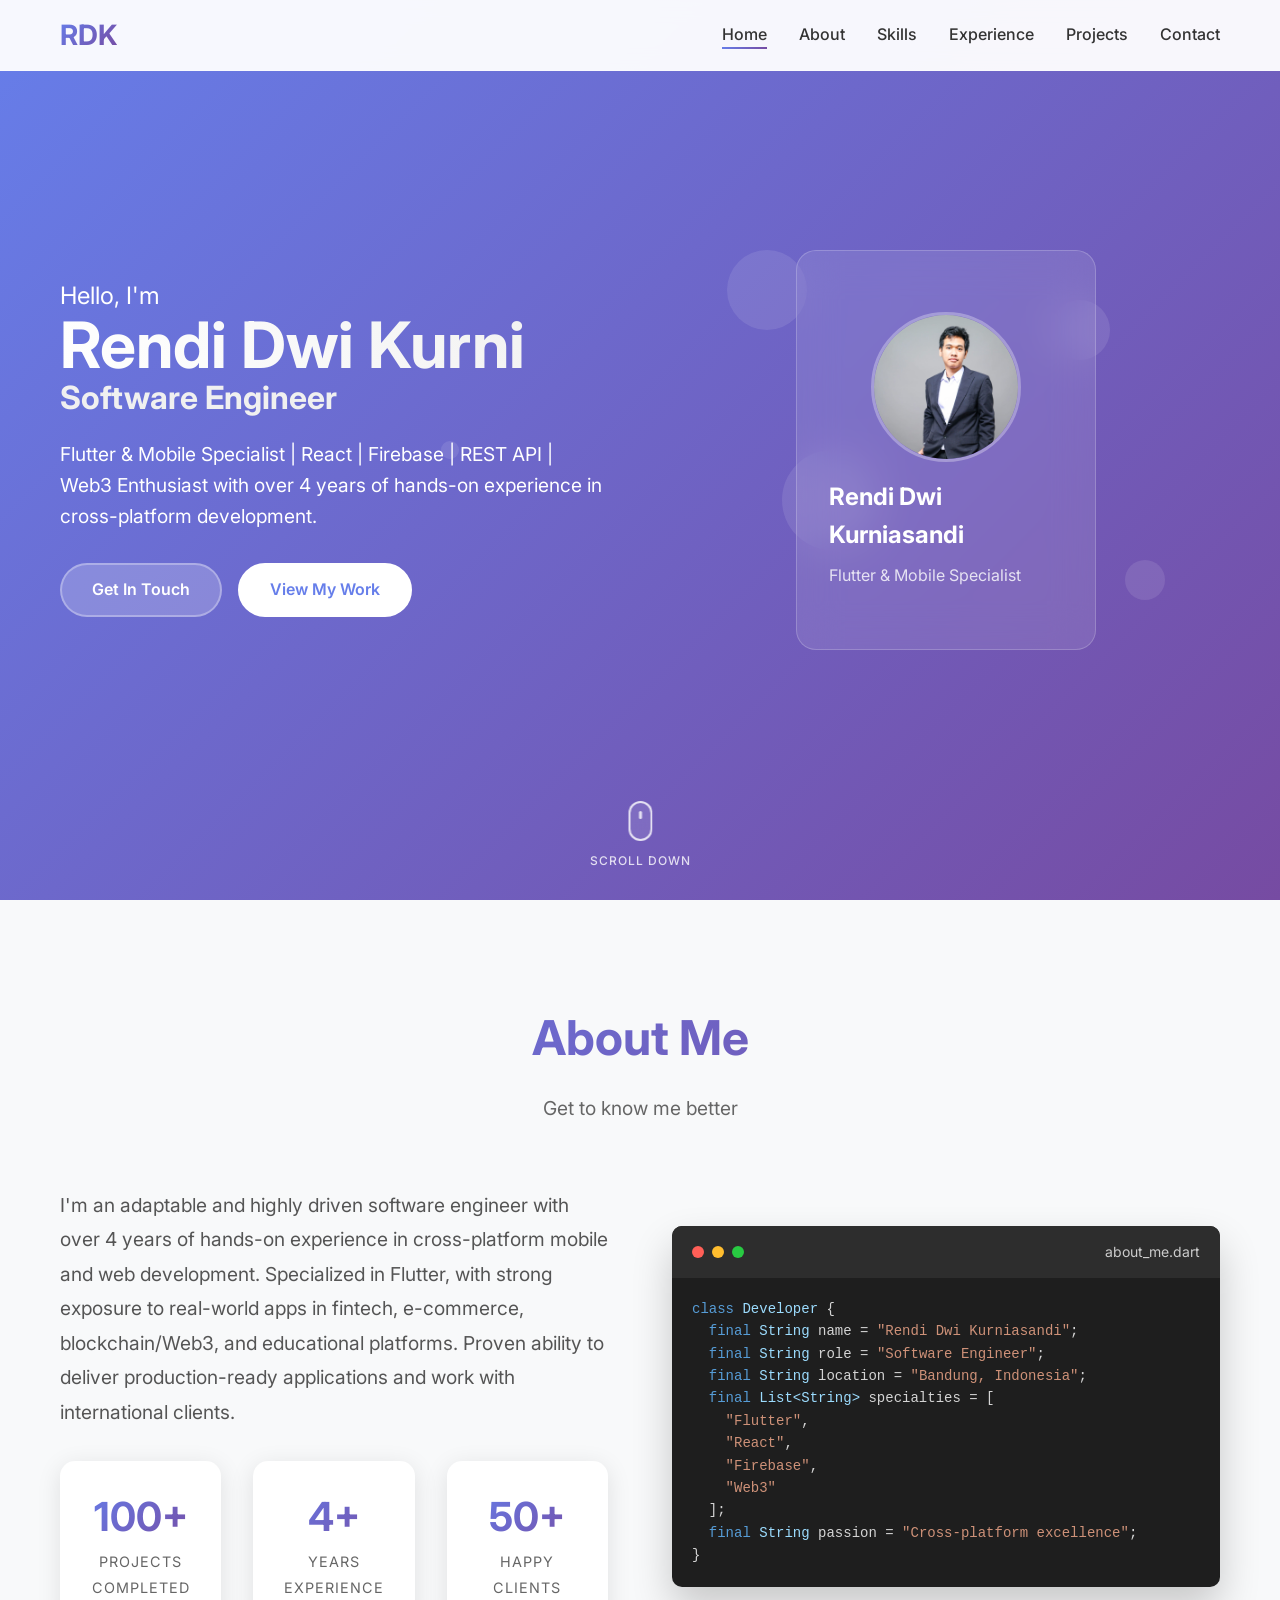
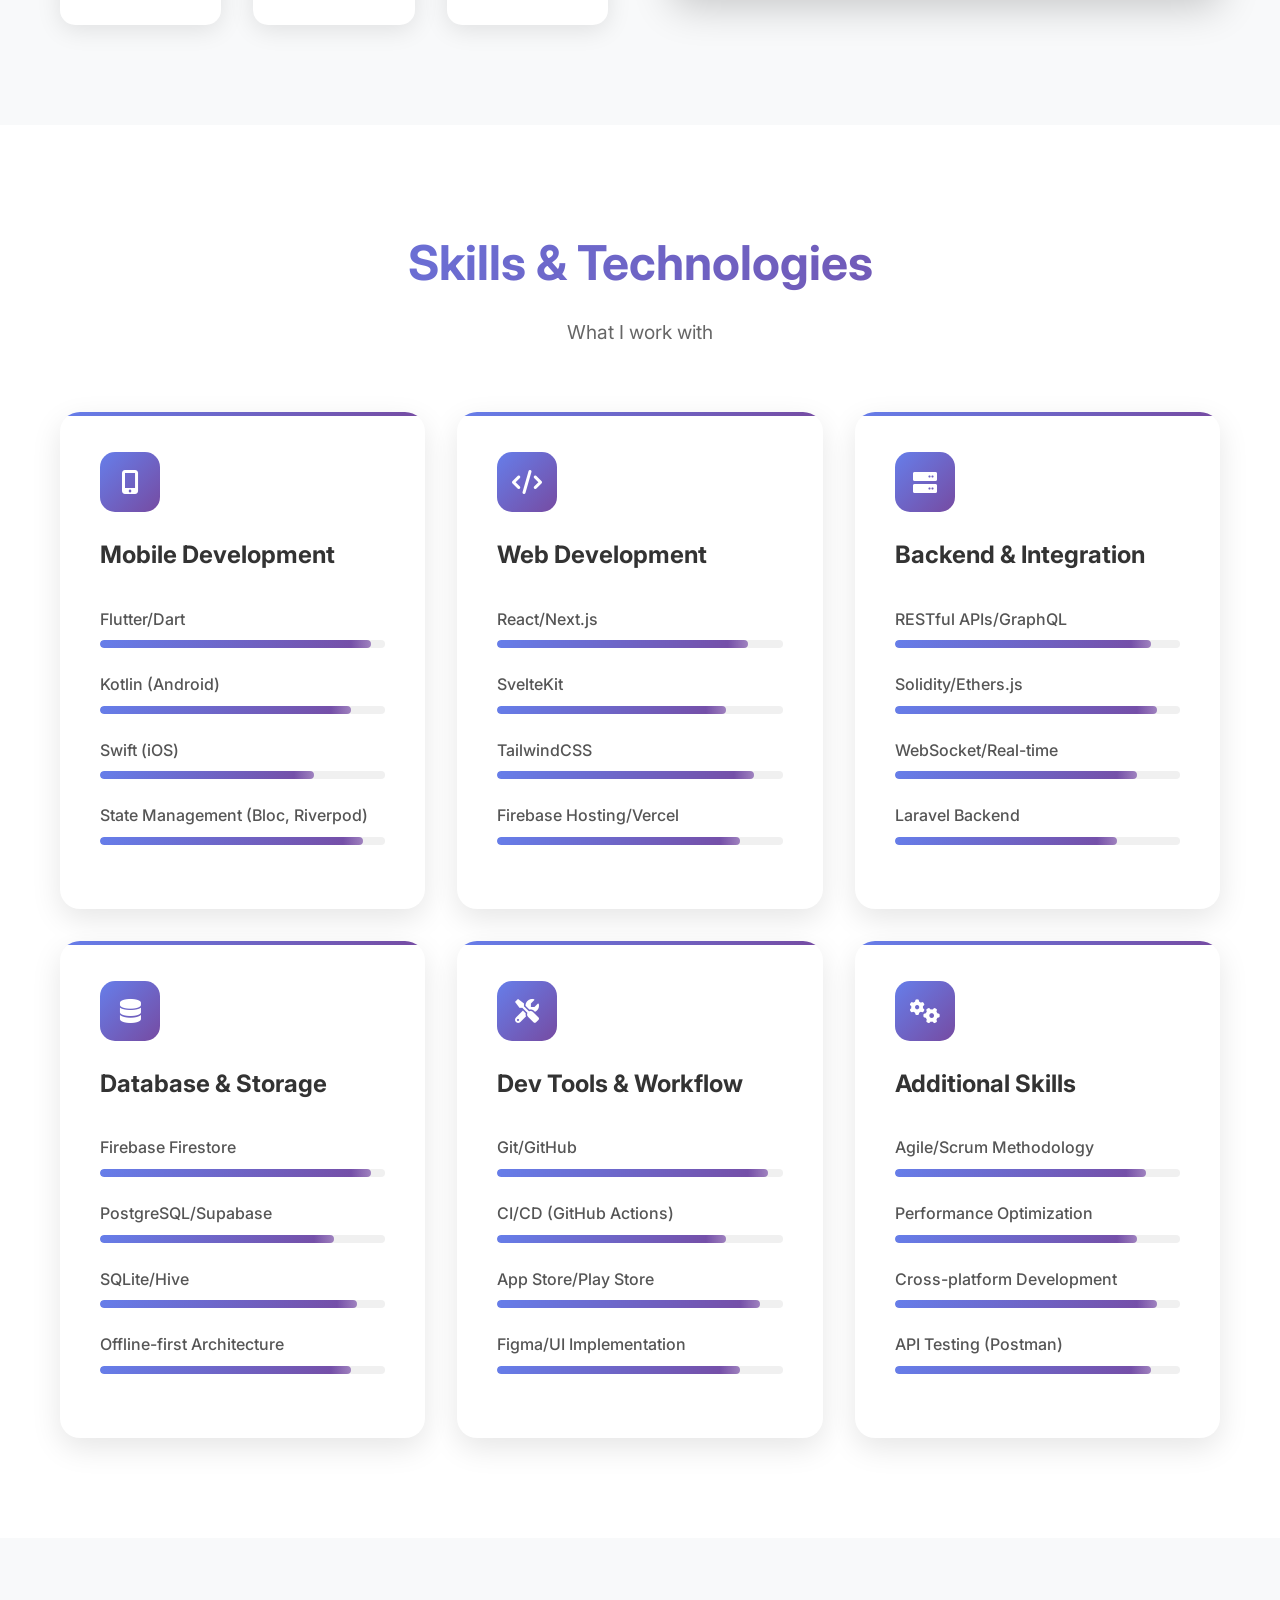
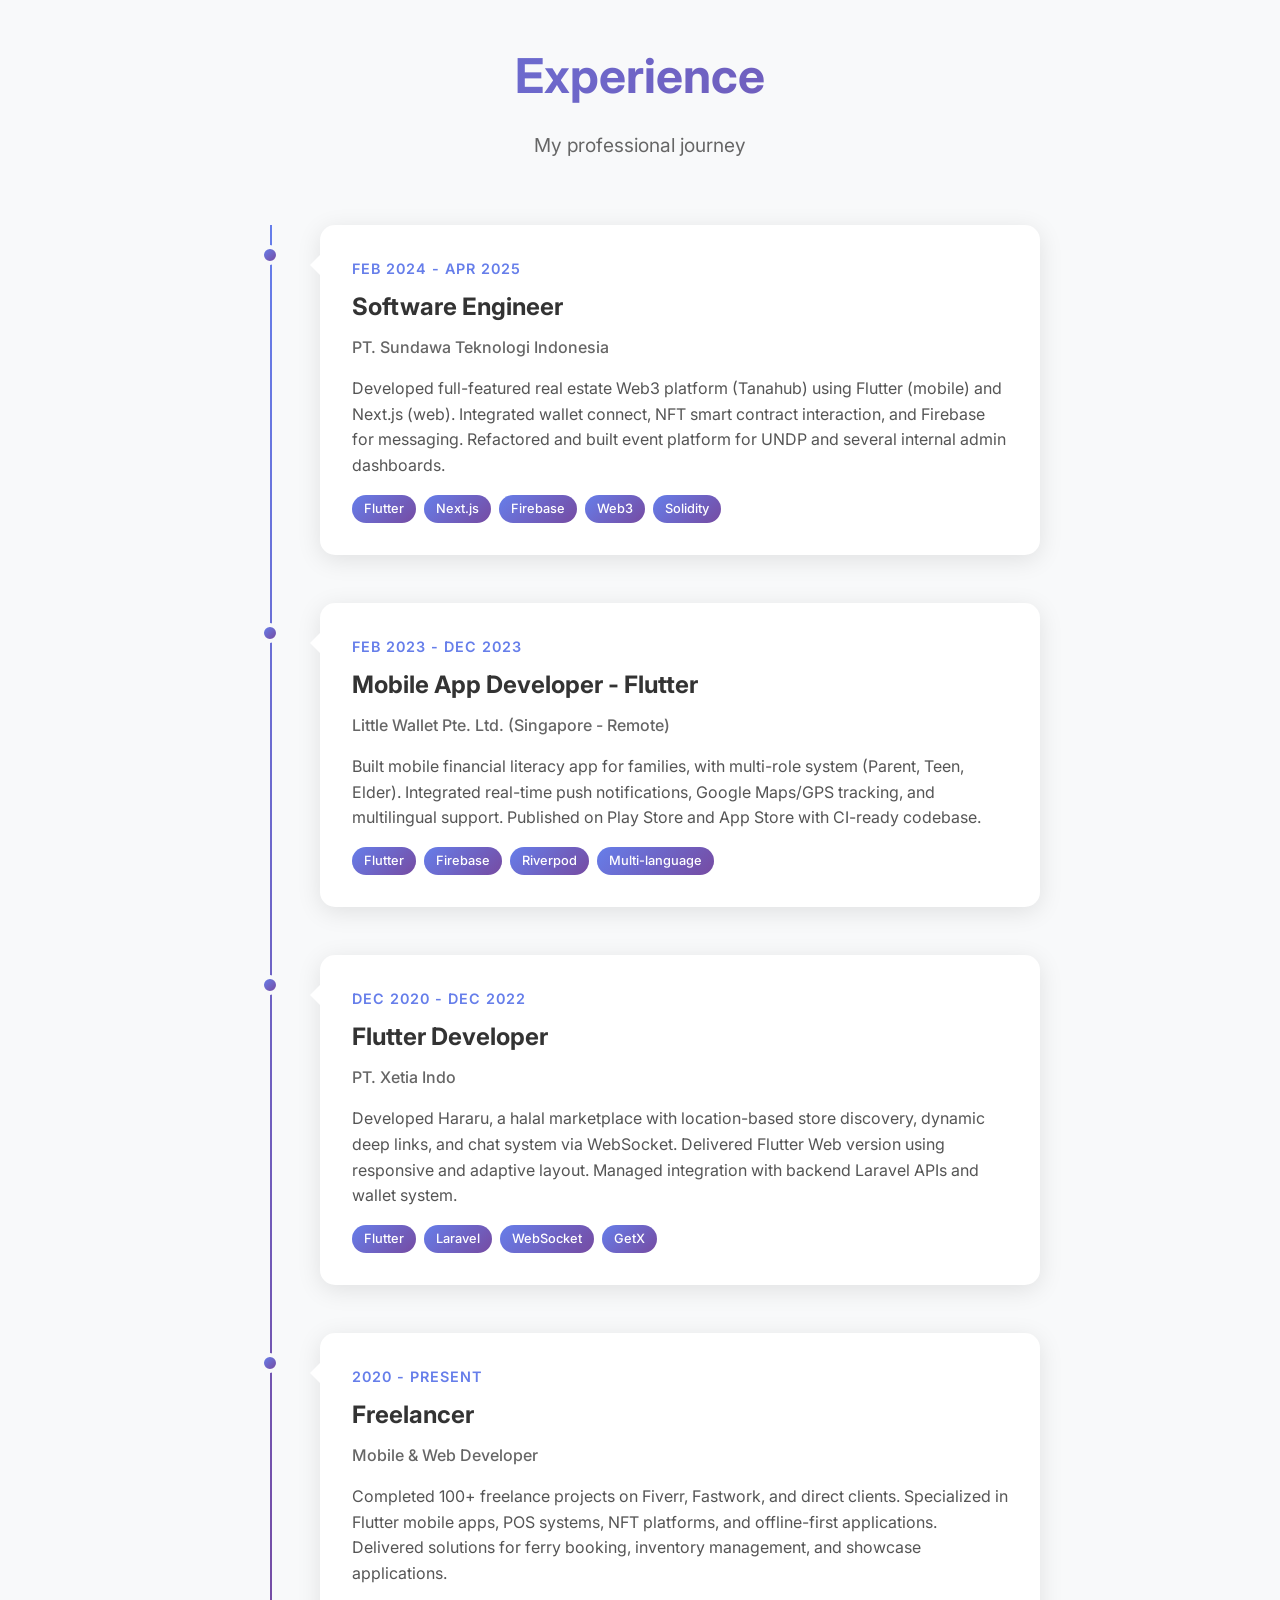
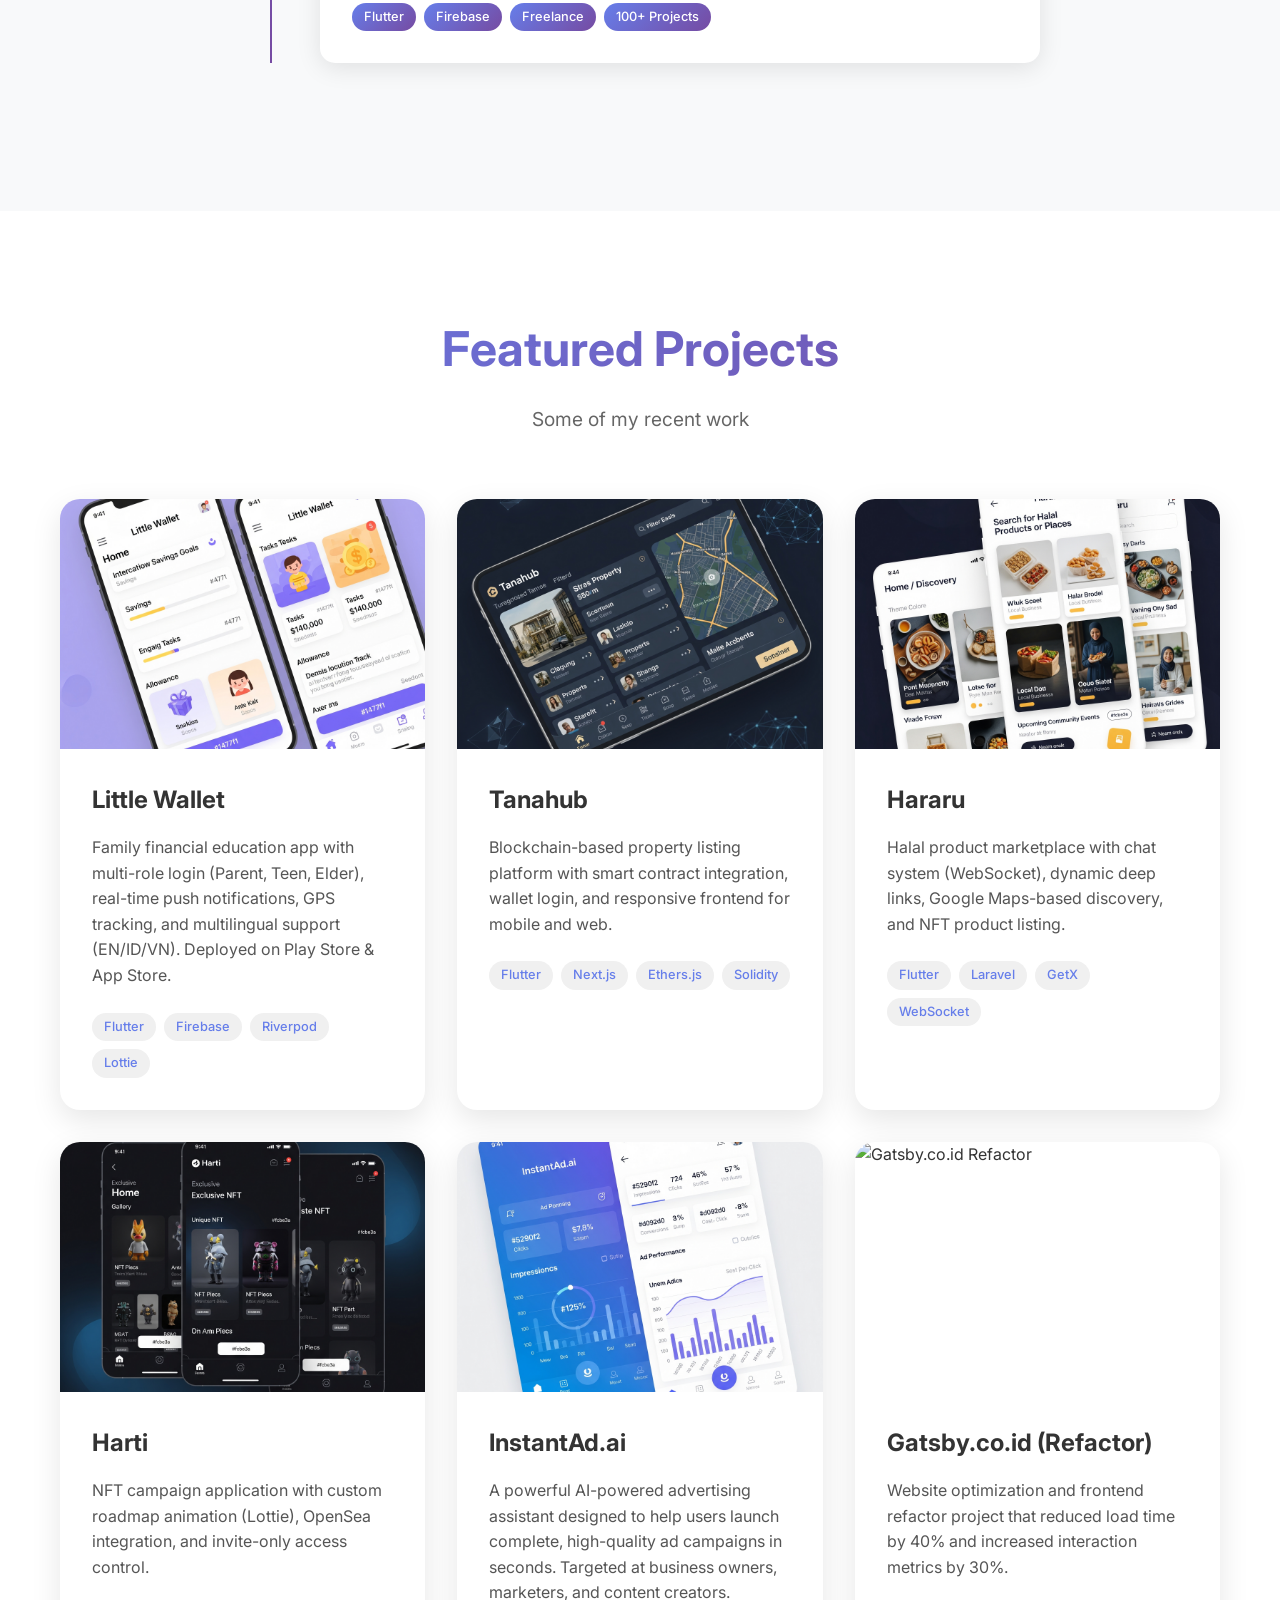
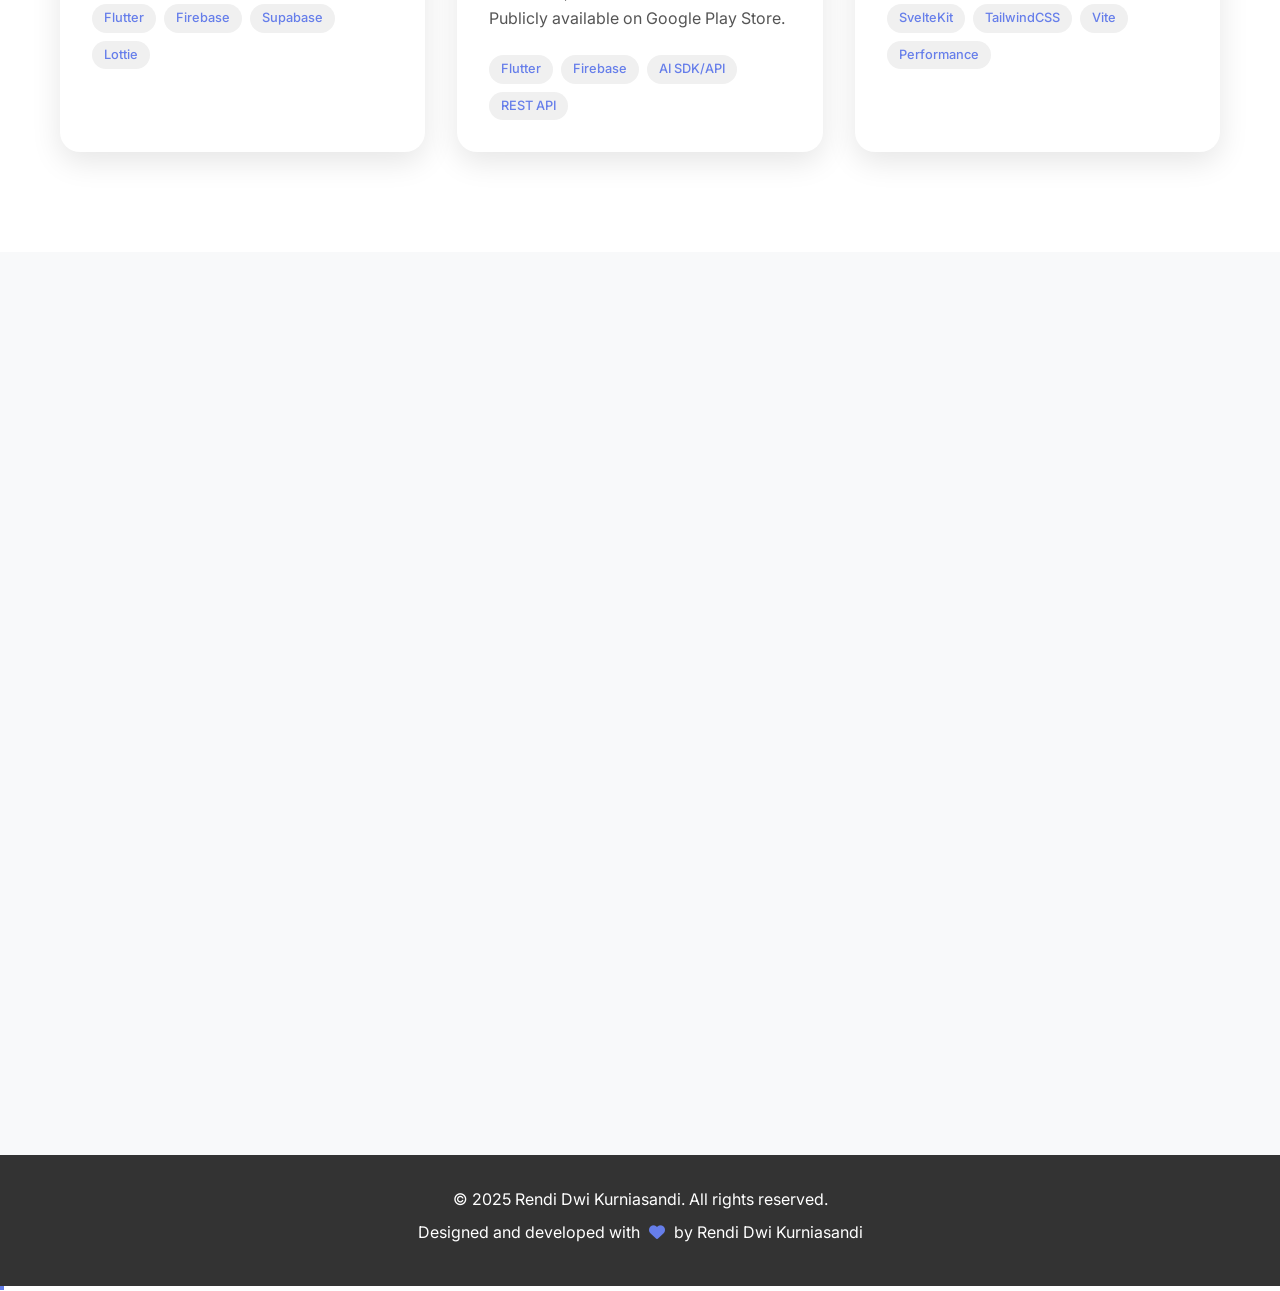
==== commit 0cf4cf80: "image" ====
--- a/index.html
+++ b/index.html
@@ -3,7 +3,7 @@
   <head>
     <meta charset="UTF-8" />
     <meta name="viewport" content="width=device-width, initial-scale=1.0" />
-    <title>Rendi Dwi Kurniasandi - Fullstack Developer</title>
+    <title>Rendi Dwi Kurniasandi - Software Engineer</title>
     <link rel="stylesheet" href="styles.css" />
     <link
       href="https://fonts.googleapis.com/css2?family=Inter:wght@300;400;500;600;700&display=swap"
@@ -44,7 +44,7 @@
           <h1 class="hero-title">
             <span class="title-line">Hello, I'm</span>
             <span class="title-name">Rendi Dwi Kurniasandi</span>
-            <span class="title-role">Fullstack Developer</span>
+            <span class="title-role">Software Engineer</span>
           </h1>
           <p class="hero-description">
             Flutter & Mobile Specialist | React | Firebase | REST API | Web3
@@ -66,10 +66,7 @@
           <div class="profile-card">
             <div class="card-inner">
               <div class="profile-image">
-                <img
-                  src="https://images.unsplash.com/photo-1507003211169-0a1dd7228f2d?w=300&h=300&fit=crop&crop=face"
-                  alt="Profile"
-                />
+                <img src="./images/user.jpeg" alt="Profile" />
               </div>
               <div class="profile-info">
                 <h3>Rendi Dwi Kurniasandi</h3>
@@ -80,7 +77,12 @@
         </div>
       </div>
       <div class="scroll-indicator">
-        <div class="scroll-arrow"></div>
+        <div class="mouse-scroll">
+          <div class="mouse">
+            <div class="wheel"></div>
+          </div>
+          <div class="scroll-text">Scroll Down</div>
+        </div>
       </div>
     </section>
 
@@ -129,7 +131,7 @@
               <div class="code-content">
                 <pre><code><span class="keyword">class</span> <span class="variable">Developer</span> {
   <span class="keyword">final</span> <span class="property">String</span> name = <span class="string">"Rendi Dwi Kurniasandi"</span>;
-  <span class="keyword">final</span> <span class="property">String</span> role = <span class="string">"Fullstack Developer"</span>;
+  <span class="keyword">final</span> <span class="property">String</span> role = <span class="string">"Software Engineer"</span>;
   <span class="keyword">final</span> <span class="property">String</span> location = <span class="string">"Bandung, Indonesia"</span>;
   <span class="keyword">final</span> <span class="property">List&lt;String&gt;</span> specialties = [
     <span class="string">"Flutter"</span>,
@@ -161,21 +163,29 @@
             <h3>Mobile Development</h3>
             <div class="skills-list">
               <div class="skill-item">
-                <span class="skill-name">Flutter</span>
+                <span class="skill-name">Flutter/Dart</span>
                 <div class="skill-bar">
                   <div class="skill-progress" data-width="95%"></div>
                 </div>
               </div>
               <div class="skill-item">
-                <span class="skill-name">Dart</span>
-                <div class="skill-bar">
-                  <div class="skill-progress" data-width="95%"></div>
-                </div>
-              </div>
-              <div class="skill-item">
-                <span class="skill-name">Firebase</span>
-                <div class="skill-bar">
-                  <div class="skill-progress" data-width="90%"></div>
+                <span class="skill-name">Kotlin (Android)</span>
+                <div class="skill-bar">
+                  <div class="skill-progress" data-width="88%"></div>
+                </div>
+              </div>
+              <div class="skill-item">
+                <span class="skill-name">Swift (iOS)</span>
+                <div class="skill-bar">
+                  <div class="skill-progress" data-width="75%"></div>
+                </div>
+              </div>
+              <div class="skill-item">
+                <span class="skill-name"
+                  >State Management (Bloc, Riverpod)</span
+                >
+                <div class="skill-bar">
+                  <div class="skill-progress" data-width="92%"></div>
                 </div>
               </div>
             </div>
@@ -193,15 +203,21 @@
                 </div>
               </div>
               <div class="skill-item">
-                <span class="skill-name">JavaScript/TypeScript</span>
+                <span class="skill-name">SvelteKit</span>
+                <div class="skill-bar">
+                  <div class="skill-progress" data-width="80%"></div>
+                </div>
+              </div>
+              <div class="skill-item">
+                <span class="skill-name">TailwindCSS</span>
+                <div class="skill-bar">
+                  <div class="skill-progress" data-width="90%"></div>
+                </div>
+              </div>
+              <div class="skill-item">
+                <span class="skill-name">Firebase Hosting/Vercel</span>
                 <div class="skill-bar">
                   <div class="skill-progress" data-width="85%"></div>
-                </div>
-              </div>
-              <div class="skill-item">
-                <span class="skill-name">SvelteKit</span>
-                <div class="skill-bar">
-                  <div class="skill-progress" data-width="75%"></div>
                 </div>
               </div>
             </div>
@@ -210,24 +226,126 @@
             <div class="category-icon">
               <i class="fas fa-server"></i>
             </div>
-            <h3>Backend & Web3</h3>
+            <h3>Backend & Integration</h3>
             <div class="skills-list">
               <div class="skill-item">
-                <span class="skill-name">Node.js/Laravel</span>
+                <span class="skill-name">RESTful APIs/GraphQL</span>
+                <div class="skill-bar">
+                  <div class="skill-progress" data-width="90%"></div>
+                </div>
+              </div>
+              <div class="skill-item">
+                <span class="skill-name">Solidity/Ethers.js</span>
+                <div class="skill-bar">
+                  <div class="skill-progress" data-width="92%"></div>
+                </div>
+              </div>
+              <div class="skill-item">
+                <span class="skill-name">WebSocket/Real-time</span>
+                <div class="skill-bar">
+                  <div class="skill-progress" data-width="85%"></div>
+                </div>
+              </div>
+              <div class="skill-item">
+                <span class="skill-name">Laravel Backend</span>
+                <div class="skill-bar">
+                  <div class="skill-progress" data-width="78%"></div>
+                </div>
+              </div>
+            </div>
+          </div>
+          <div class="skill-category animate-on-scroll">
+            <div class="category-icon">
+              <i class="fas fa-database"></i>
+            </div>
+            <h3>Database & Storage</h3>
+            <div class="skills-list">
+              <div class="skill-item">
+                <span class="skill-name">Firebase Firestore</span>
+                <div class="skill-bar">
+                  <div class="skill-progress" data-width="95%"></div>
+                </div>
+              </div>
+              <div class="skill-item">
+                <span class="skill-name">PostgreSQL/Supabase</span>
                 <div class="skill-bar">
                   <div class="skill-progress" data-width="82%"></div>
                 </div>
               </div>
               <div class="skill-item">
-                <span class="skill-name">Solidity/Web3</span>
-                <div class="skill-bar">
-                  <div class="skill-progress" data-width="78%"></div>
-                </div>
-              </div>
-              <div class="skill-item">
-                <span class="skill-name">PostgreSQL</span>
+                <span class="skill-name">SQLite/Hive</span>
+                <div class="skill-bar">
+                  <div class="skill-progress" data-width="90%"></div>
+                </div>
+              </div>
+              <div class="skill-item">
+                <span class="skill-name">Offline-first Architecture</span>
+                <div class="skill-bar">
+                  <div class="skill-progress" data-width="88%"></div>
+                </div>
+              </div>
+            </div>
+          </div>
+          <div class="skill-category animate-on-scroll">
+            <div class="category-icon">
+              <i class="fas fa-tools"></i>
+            </div>
+            <h3>Dev Tools & Workflow</h3>
+            <div class="skills-list">
+              <div class="skill-item">
+                <span class="skill-name">Git/GitHub</span>
+                <div class="skill-bar">
+                  <div class="skill-progress" data-width="95%"></div>
+                </div>
+              </div>
+              <div class="skill-item">
+                <span class="skill-name">CI/CD (GitHub Actions)</span>
                 <div class="skill-bar">
                   <div class="skill-progress" data-width="80%"></div>
+                </div>
+              </div>
+              <div class="skill-item">
+                <span class="skill-name">App Store/Play Store</span>
+                <div class="skill-bar">
+                  <div class="skill-progress" data-width="92%"></div>
+                </div>
+              </div>
+              <div class="skill-item">
+                <span class="skill-name">Figma/UI Implementation</span>
+                <div class="skill-bar">
+                  <div class="skill-progress" data-width="85%"></div>
+                </div>
+              </div>
+            </div>
+          </div>
+          <div class="skill-category animate-on-scroll">
+            <div class="category-icon">
+              <i class="fas fa-cogs"></i>
+            </div>
+            <h3>Additional Skills</h3>
+            <div class="skills-list">
+              <div class="skill-item">
+                <span class="skill-name">Agile/Scrum Methodology</span>
+                <div class="skill-bar">
+                  <div class="skill-progress" data-width="88%"></div>
+                </div>
+              </div>
+              <div class="skill-item">
+                <span class="skill-name">Performance Optimization</span>
+                <div class="skill-bar">
+                  <div class="skill-progress" data-width="85%"></div>
+                </div>
+              </div>
+              <div class="skill-item">
+                <span class="skill-name">Cross-platform Development</span>
+                <div class="skill-bar">
+                  <div class="skill-progress" data-width="92%"></div>
+                </div>
+              </div>
+              <div class="skill-item">
+                <span class="skill-name">API Testing (Postman)</span>
+                <div class="skill-bar">
+                  <div class="skill-progress" data-width="90%"></div>
                 </div>
               </div>
             </div>
@@ -343,10 +461,7 @@
         <div class="projects-grid">
           <div class="project-card animate-on-scroll">
             <div class="project-image">
-              <img
-                src="https://images.unsplash.com/photo-1563013544-824ae1b704d3?w=600&h=400&fit=crop"
-                alt="Little Wallet App"
-              />
+              <img src="./images/littlewallet.png" alt="Little Wallet App" />
               <div class="project-overlay">
                 <div class="project-links">
                   <a
@@ -377,10 +492,7 @@
           </div>
           <div class="project-card animate-on-scroll">
             <div class="project-image">
-              <img
-                src="https://images.unsplash.com/photo-1460925895917-afdab827c52f?w=600&h=400&fit=crop"
-                alt="Tanahub Web3 Platform"
-              />
+              <img src="./images/tanahub.png" alt="Tanahub Web3 Platform" />
               <div class="project-overlay">
                 <div class="project-links">
                   <a
@@ -410,10 +522,7 @@
           </div>
           <div class="project-card animate-on-scroll">
             <div class="project-image">
-              <img
-                src="https://images.unsplash.com/photo-1551288049-bebda4e38f71?w=600&h=400&fit=crop"
-                alt="Hararu Marketplace"
-              />
+              <img src="./images/hararu.png" alt="Hararu Marketplace" />
               <div class="project-overlay">
                 <div class="project-links">
                   <a
@@ -443,10 +552,7 @@
           </div>
           <div class="project-card animate-on-scroll">
             <div class="project-image">
-              <img
-                src="https://images.unsplash.com/photo-1618005182384-a83a8bd57fbe?w=600&h=400&fit=crop"
-                alt="Harti NFT App"
-              />
+              <img src="./images/harti.png" alt="Harti NFT App" />
               <div class="project-overlay">
                 <div class="project-links">
                   <a
@@ -475,10 +581,7 @@
           </div>
           <div class="project-card animate-on-scroll">
             <div class="project-image">
-              <img
-                src="https://images.unsplash.com/photo-1677442136019-21780ecad995?w=600&h=400&fit=crop"
-                alt="InstantAd.ai"
-              />
+              <img src="./images/instandad.png" alt="InstantAd.ai" />
               <div class="project-overlay">
                 <div class="project-links">
                   <a
--- a/styles.css
+++ b/styles.css
@@ -420,31 +420,67 @@
   bottom: 30px;
   left: 50%;
   transform: translateX(-50%);
-}
-
-.scroll-arrow {
-  width: 30px;
-  height: 30px;
-  border: 2px solid white;
-  border-top: none;
-  border-right: none;
-  transform: rotate(-45deg);
-  animation: bounce 2s infinite;
-}
-
-@keyframes bounce {
+  text-align: center;
+}
+
+.mouse-scroll {
+  display: flex;
+  flex-direction: column;
+  align-items: center;
+  gap: 10px;
+}
+
+.mouse {
+  width: 24px;
+  height: 40px;
+  border: 2px solid rgba(255, 255, 255, 0.8);
+  border-radius: 12px;
+  position: relative;
+  background: rgba(255, 255, 255, 0.1);
+  -webkit-backdrop-filter: blur(10px);
+  backdrop-filter: blur(10px);
+}
+
+.wheel {
+  width: 3px;
+  height: 8px;
+  background: rgba(255, 255, 255, 0.8);
+  border-radius: 2px;
+  position: absolute;
+  top: 8px;
+  left: 50%;
+  transform: translateX(-50%);
+  animation: mouseWheel 2s infinite;
+}
+
+.scroll-text {
+  color: rgba(255, 255, 255, 0.8);
+  font-size: 12px;
+  font-weight: 500;
+  text-transform: uppercase;
+  letter-spacing: 1px;
+  animation: fadeInOut 2s infinite;
+}
+
+@keyframes mouseWheel {
   0%,
-  20%,
-  50%,
-  80%,
   100% {
-    transform: translateY(0) rotate(-45deg);
-  }
-  40% {
-    transform: translateY(-10px) rotate(-45deg);
-  }
-  60% {
-    transform: translateY(-5px) rotate(-45deg);
+    opacity: 0;
+    top: 8px;
+  }
+  50% {
+    opacity: 1;
+    top: 16px;
+  }
+}
+
+@keyframes fadeInOut {
+  0%,
+  100% {
+    opacity: 0.6;
+  }
+  50% {
+    opacity: 1;
   }
 }
 
@@ -613,8 +649,10 @@
 /* Skills Section */
 .skills-grid {
   display: grid;
-  grid-template-columns: repeat(auto-fit, minmax(350px, 1fr));
-  gap: 3rem;
+  grid-template-columns: repeat(auto-fit, minmax(300px, 1fr));
+  gap: 2rem;
+  max-width: 1400px;
+  margin: 0 auto;
 }
 
 .skill-category {
@@ -1103,6 +1141,11 @@
 @media (max-width: 1024px) {
   .projects-grid {
     grid-template-columns: repeat(auto-fit, minmax(300px, 1fr));
+    gap: 1.5rem;
+  }
+
+  .skills-grid {
+    grid-template-columns: repeat(auto-fit, minmax(280px, 1fr));
     gap: 1.5rem;
   }
 }
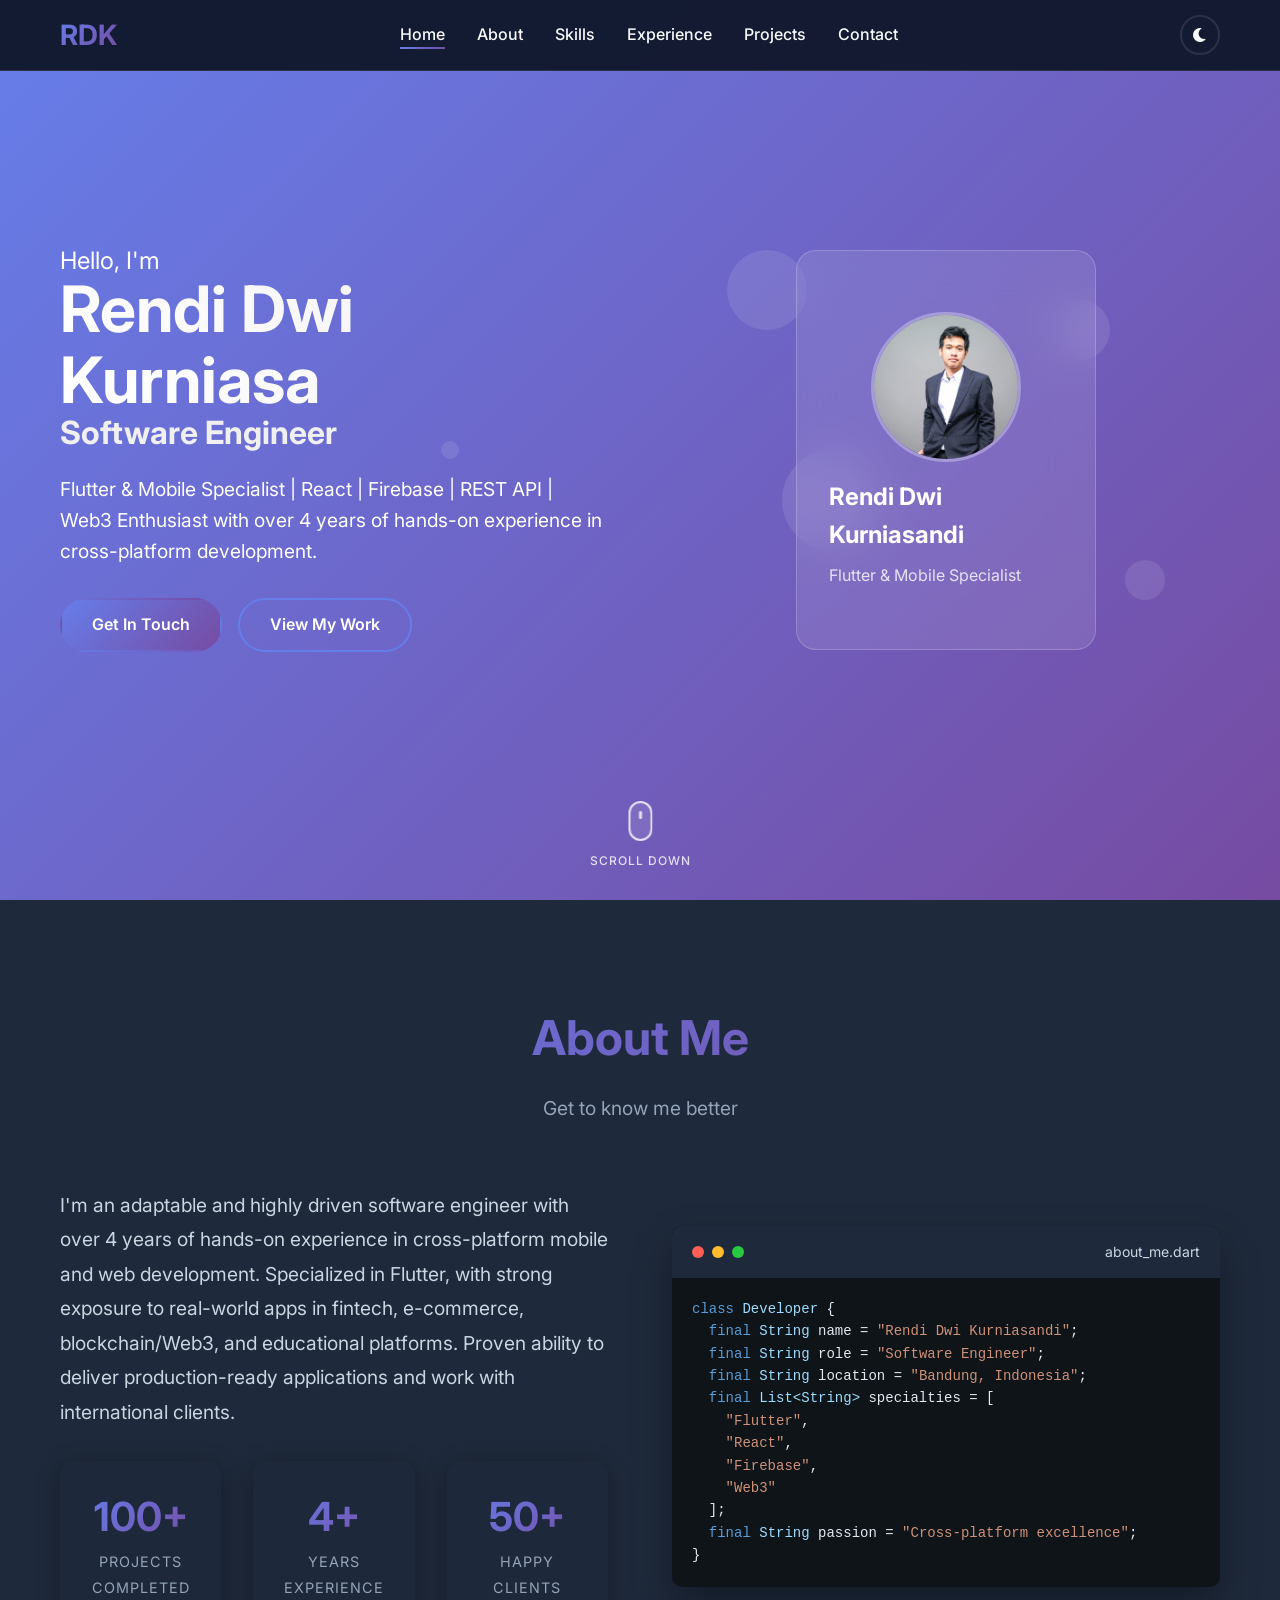
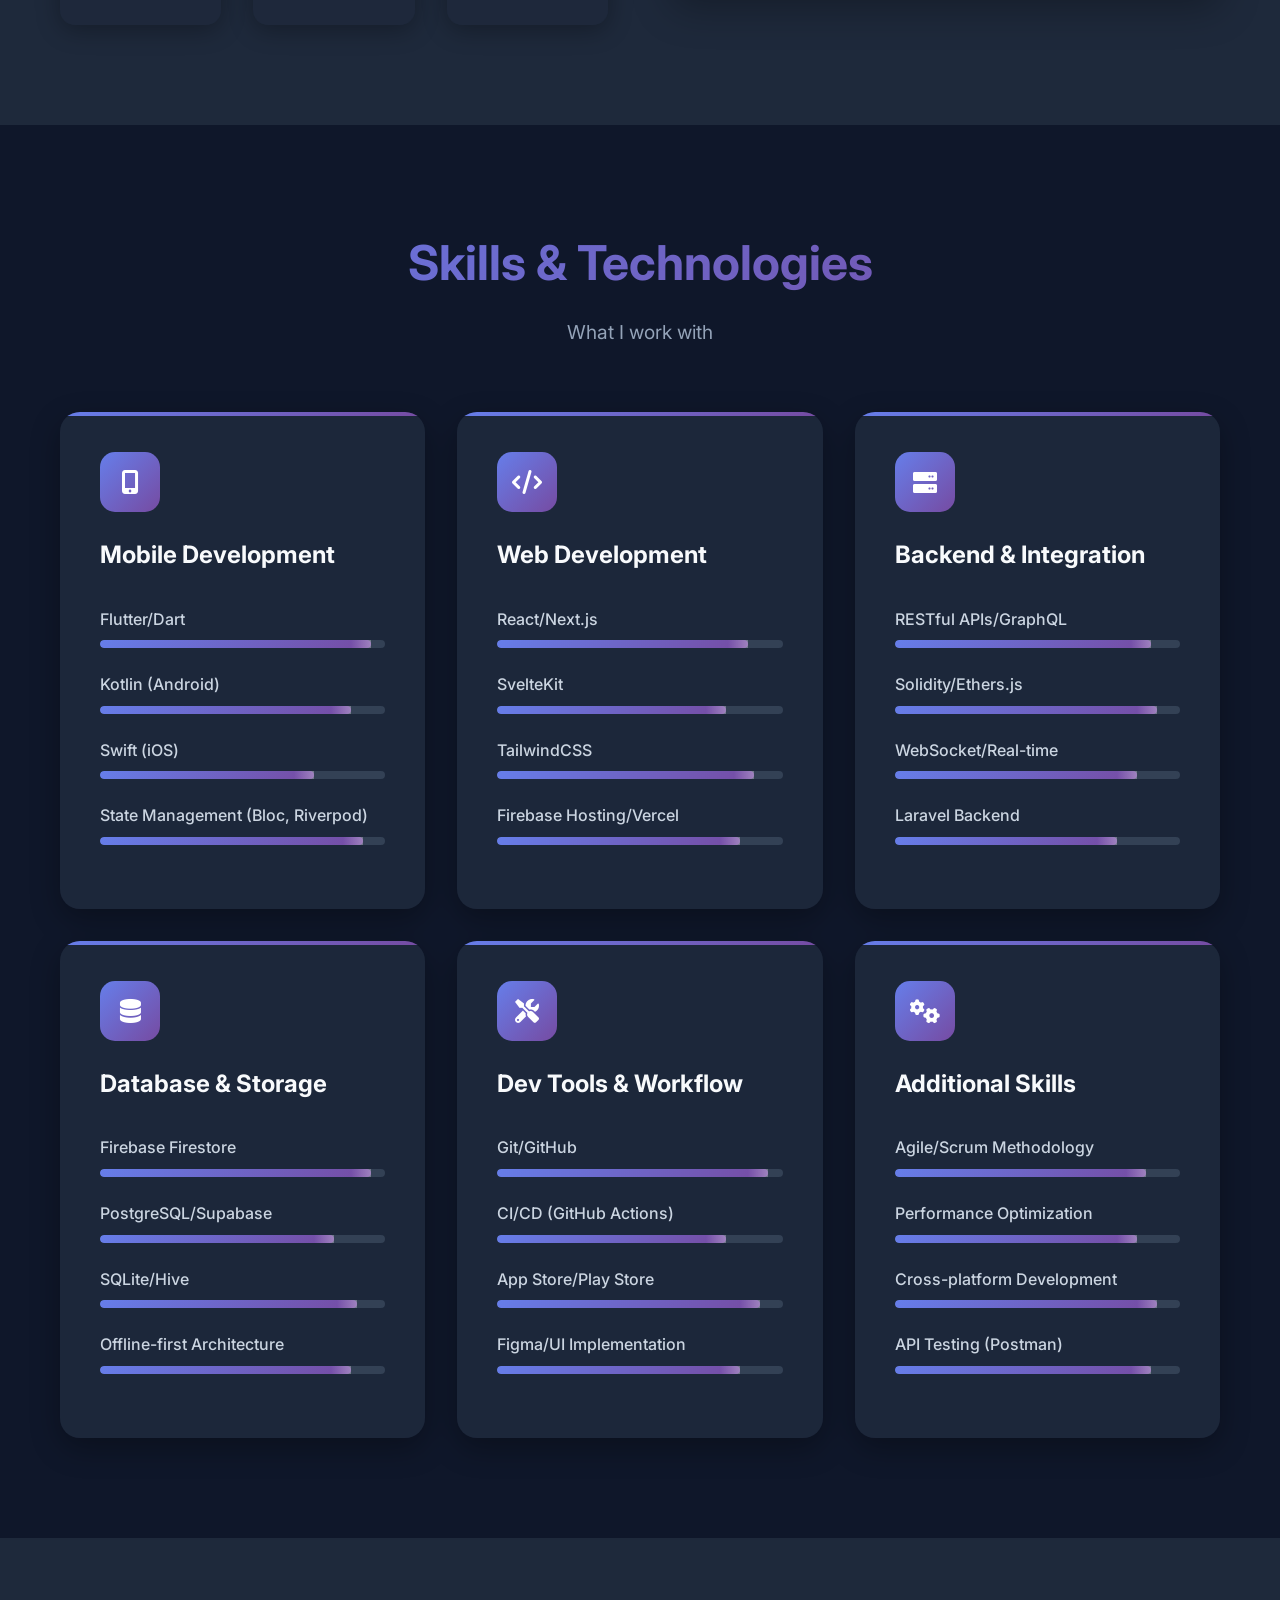
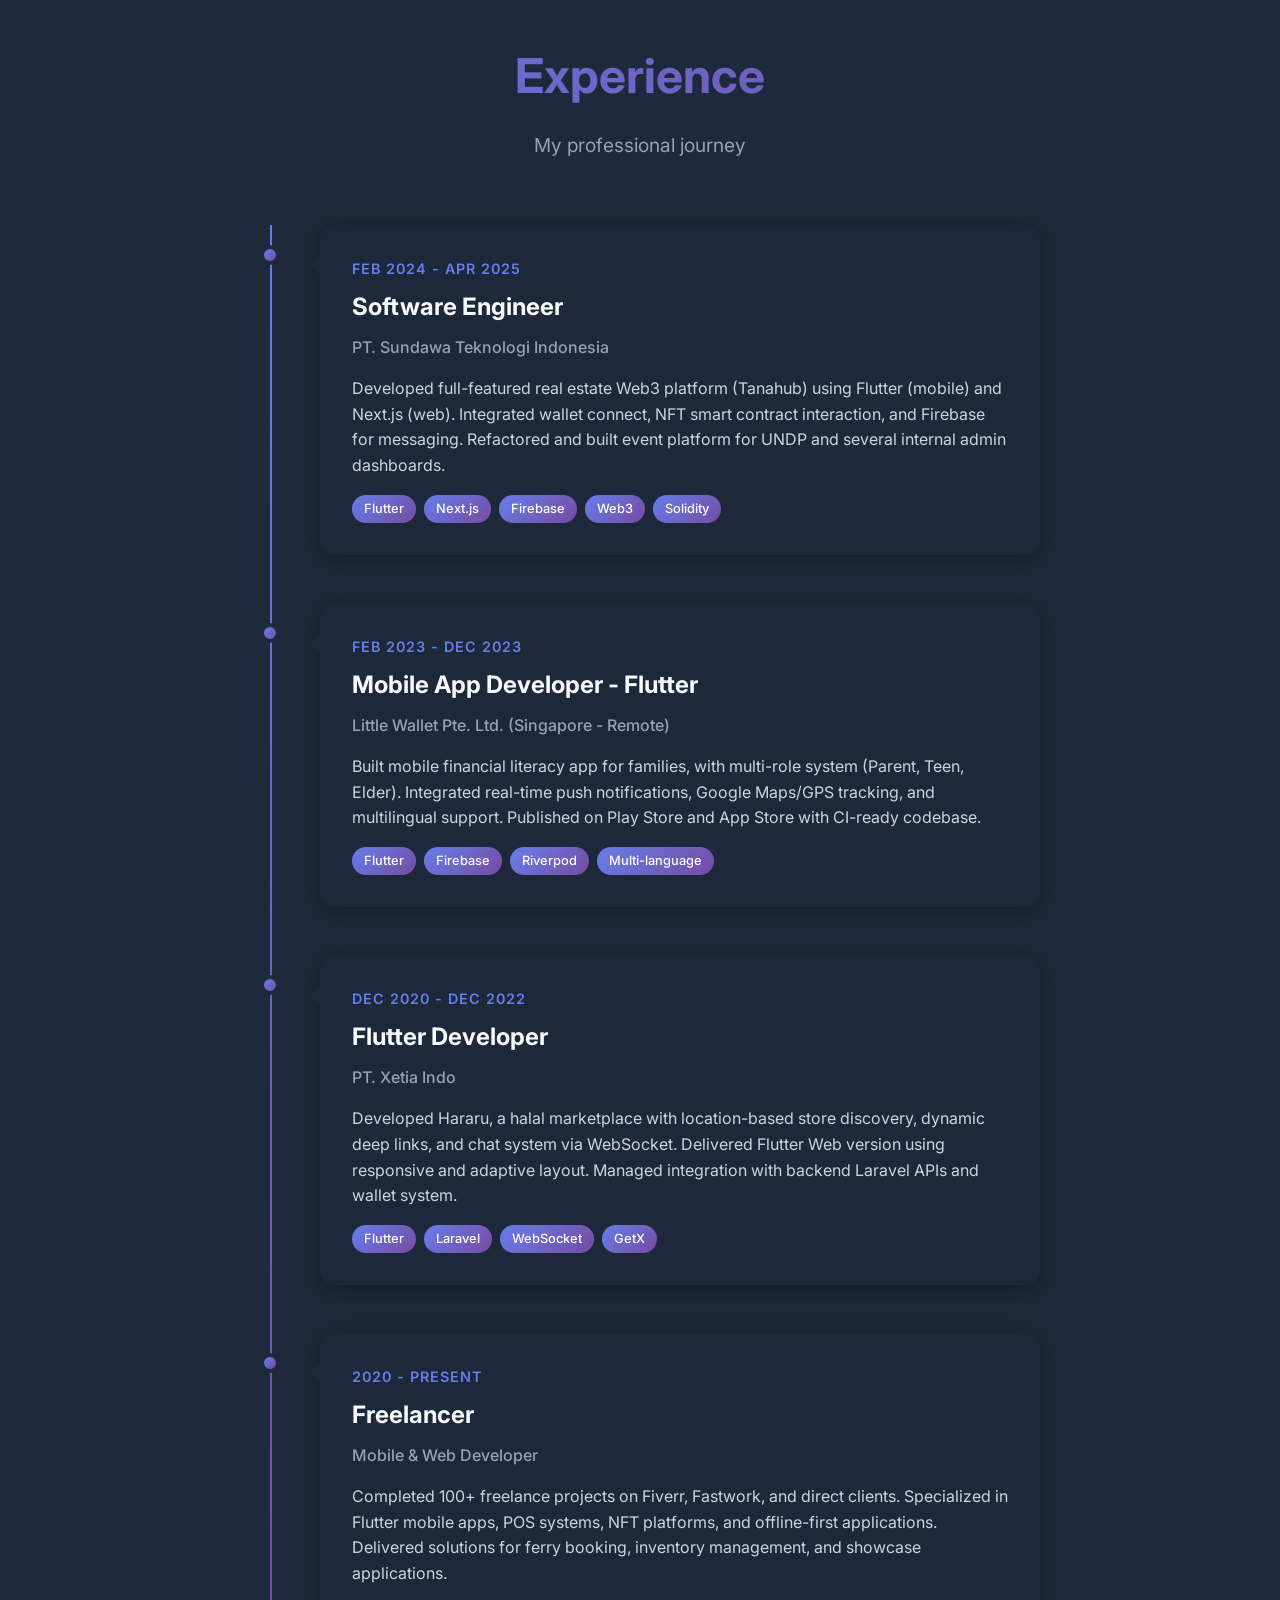
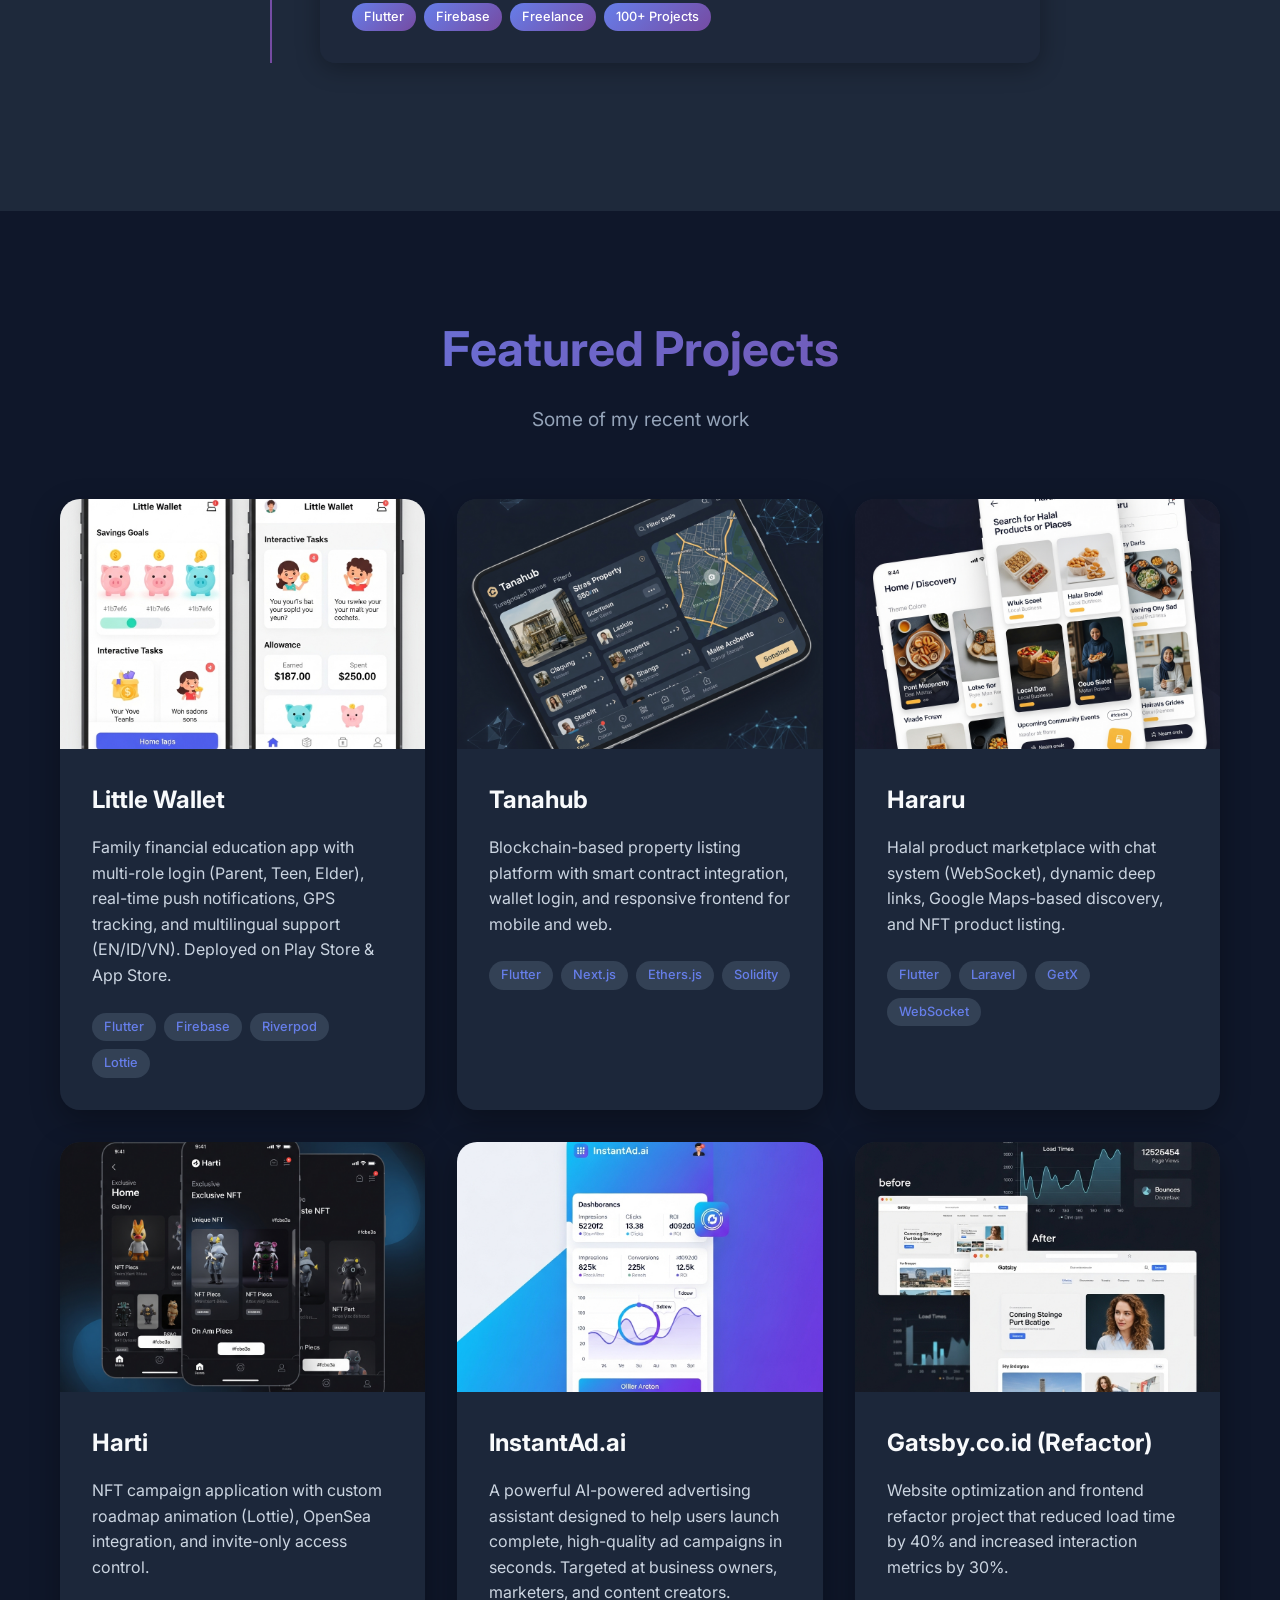
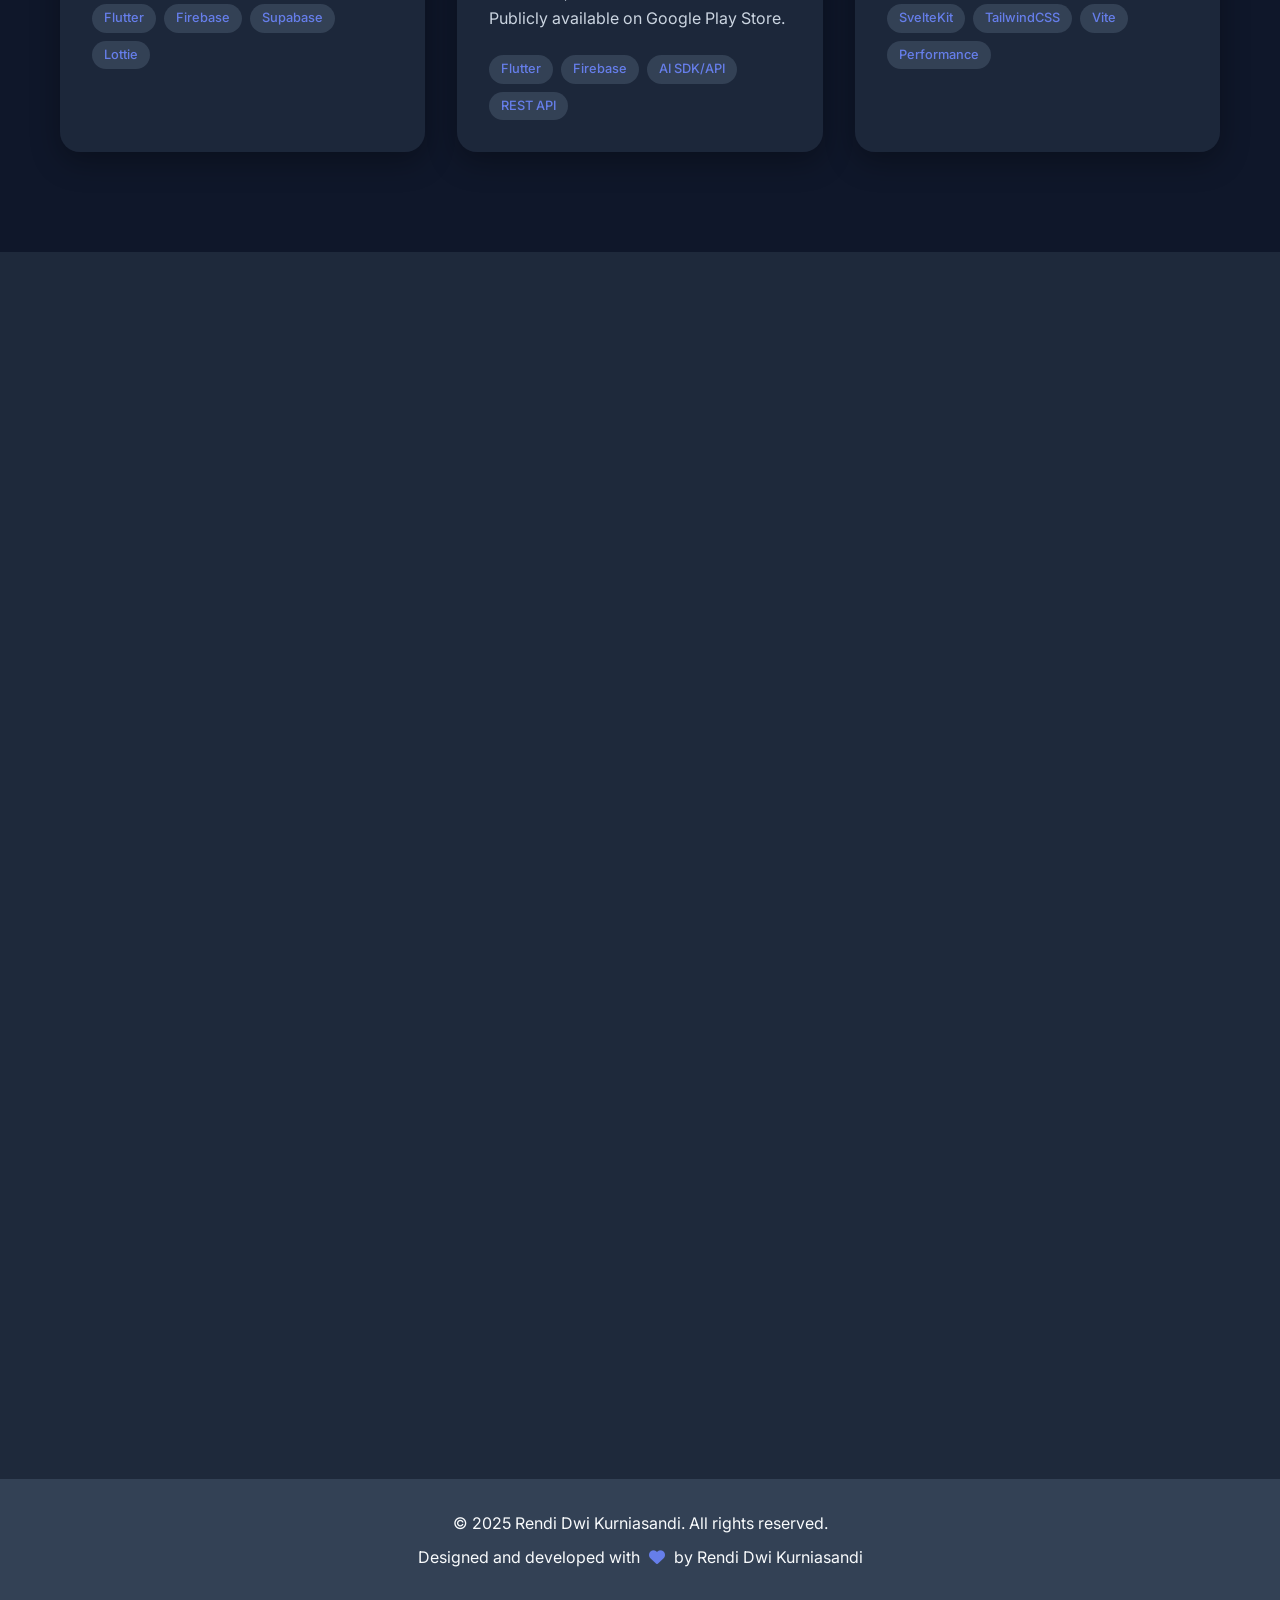
==== commit f485e9f9: "fix" ====
--- a/index.html
+++ b/index.html
@@ -29,7 +29,11 @@
           <li><a href="#projects" class="nav-link">Projects</a></li>
           <li><a href="#contact" class="nav-link">Contact</a></li>
         </ul>
-        <div class="hamburger">
+        <div class="nav-actions">
+          <button class="theme-toggle" id="themeToggle" aria-label="Toggle theme">
+            <i class="fas fa-sun" id="themeIcon"></i>
+          </button>
+          <div class="hamburger">
           <span class="bar"></span>
           <span class="bar"></span>
           <span class="bar"></span>
@@ -53,7 +57,7 @@
           </p>
           <div class="hero-buttons">
             <a href="#contact" class="btn btn-primary">Get In Touch</a>
-            <a href="#projects" class="btn btn-secondary">View My Work</a>
+            <a href="#projects" class="btn btn-secondary" style="color: white;">View My Work</a>
           </div>
         </div>
         <div class="hero-visual">
@@ -459,11 +463,24 @@
           <p class="section-subtitle">Some of my recent work</p>
         </div>
         <div class="projects-grid">
-          <div class="project-card animate-on-scroll">
+          <div class="project-card animate-on-scroll" 
+               data-project="littlewallet"
+               data-title="Little Wallet"
+               data-category="Mobile App"
+               data-status="Published"
+               data-description="A comprehensive family financial education app designed to teach financial literacy across generations. Features multi-role login system for Parents, Teens, and Elders with real-time push notifications, GPS tracking, and multilingual support covering English, Indonesian, and Vietnamese markets."
+               data-features="Multi-role authentication system,Real-time push notifications,GPS location tracking,Multilingual support (EN/ID/VN),Family financial management,Educational content delivery,Cross-platform compatibility,Secure payment integration"
+               data-tech="Flutter,Firebase,Riverpod,Lottie,Push Notifications,GPS Integration"
+               data-github="https://github.com/sniren210"
+               data-live="#"
+               data-image="./images/littlewallet.png">
             <div class="project-image">
               <img src="./images/littlewallet.png" alt="Little Wallet App" />
               <div class="project-overlay">
                 <div class="project-links">
+                  <!-- <button class="project-link view-details" title="View Details">
+                    <i class="fas fa-eye"></i>
+                  </button> -->
                   <a
                     href="https://github.com/sniren210"
                     target="_blank"
@@ -490,11 +507,24 @@
               </div>
             </div>
           </div>
-          <div class="project-card animate-on-scroll">
+          <div class="project-card animate-on-scroll"
+               data-project="tanahub"
+               data-title="Tanahub"
+               data-category="Web3 Platform"
+               data-status="In Production"
+               data-description="A revolutionary blockchain-based property listing platform that combines real estate with Web3 technology. Features smart contract integration, wallet connectivity, and responsive design for both mobile and web platforms. Built for modern property investment and management."
+               data-features="Smart contract integration,Wallet connectivity (MetaMask, WalletConnect),Property NFT minting,Responsive web and mobile design,Firebase real-time messaging,Property listing and discovery,Blockchain transaction history,Multi-platform compatibility"
+               data-tech="Flutter,Next.js,Ethers.js,Solidity,Web3,Firebase,Smart Contracts"
+               data-github="https://github.com/sniren210"
+               data-live="#"
+               data-image="./images/tanahub.png">
             <div class="project-image">
               <img src="./images/tanahub.png" alt="Tanahub Web3 Platform" />
               <div class="project-overlay">
                 <div class="project-links">
+                  <!-- <button class="project-link view-details" title="View Details">
+                    <i class="fas fa-eye"></i>
+                  </button> -->
                   <a
                     href="https://github.com/sniren210"
                     target="_blank"
@@ -520,11 +550,24 @@
               </div>
             </div>
           </div>
-          <div class="project-card animate-on-scroll">
+          <div class="project-card animate-on-scroll"
+               data-project="hararu"
+               data-title="Hararu"
+               data-category="E-commerce Platform"
+               data-status="Completed"
+               data-description="A comprehensive halal product marketplace featuring location-based store discovery, real-time chat system, and dynamic deep linking. Built with Flutter Web for responsive design and integrated with Laravel backend APIs for robust performance."
+               data-features="Location-based store discovery,Real-time chat via WebSocket,Dynamic deep links,Google Maps integration,NFT product listing,Responsive web design,Laravel API integration,Wallet system integration"
+               data-tech="Flutter,Laravel,GetX,WebSocket,Google Maps,NFT Integration"
+               data-github="https://github.com/sniren210"
+               data-live="#"
+               data-image="./images/hararu.png">
             <div class="project-image">
               <img src="./images/hararu.png" alt="Hararu Marketplace" />
               <div class="project-overlay">
                 <div class="project-links">
+                  <!-- <button class="project-link view-details" title="View Details">
+                    <i class="fas fa-eye"></i>
+                  </button> -->
                   <a
                     href="https://github.com/sniren210"
                     target="_blank"
@@ -550,11 +593,18 @@
               </div>
             </div>
           </div>
-          <div class="project-card animate-on-scroll">
+          <div class="project-card animate-on-scroll"
+               data-project="harti"
+               data-title="Harti"
+               data-category="NFT Platform"
+               data-status="Completed">
             <div class="project-image">
               <img src="./images/harti.png" alt="Harti NFT App" />
               <div class="project-overlay">
                 <div class="project-links">
+                  <!-- <button class="project-link view-details" title="View Details">
+                    <i class="fas fa-eye"></i>
+                  </button> -->
                   <a
                     href="https://github.com/sniren210"
                     target="_blank"
@@ -579,11 +629,15 @@
               </div>
             </div>
           </div>
-          <div class="project-card animate-on-scroll">
+          <div class="project-card animate-on-scroll"
+               data-project="instantad">
             <div class="project-image">
               <img src="./images/instandad.png" alt="InstantAd.ai" />
               <div class="project-overlay">
                 <div class="project-links">
+                  <!-- <button class="project-link view-details" title="View Details">
+                    <i class="fas fa-eye"></i>
+                  </button> -->
                   <a
                     href="https://github.com/sniren210"
                     target="_blank"
@@ -610,14 +664,18 @@
               </div>
             </div>
           </div>
-          <div class="project-card animate-on-scroll">
+          <div class="project-card animate-on-scroll"
+               data-project="gatsby">
             <div class="project-image">
               <img
-                src="https://images.unsplash.com/photo-1467232004584-a241de8bcf5d?w=600&h=400&fit=crop"
+                src="./images/gatsby.png"
                 alt="Gatsby.co.id Refactor"
               />
               <div class="project-overlay">
                 <div class="project-links">
+                  <!-- <button class="project-link view-details" title="View Details">
+                    <i class="fas fa-eye"></i>
+                  </button> -->
                   <a
                     href="https://github.com/sniren210"
                     target="_blank"
@@ -646,105 +704,153 @@
       </div>
     </section>
 
+    <!-- Project Modal -->
+    <div id="projectModal" class="modal">
+      <div class="modal-overlay" id="modalOverlay"></div>
+      <div class="modal-content">
+        <div class="modal-header">
+          <h2 id="modalTitle">Project Title</h2>
+          <button class="modal-close" id="modalClose" title="Close modal">
+            <i class="fas fa-times"></i>
+          </button>
+        </div>
+        <div class="modal-body">
+          <div class="modal-image">
+            <img id="modalImage" src="" alt="Project Image" />
+          </div>
+          <div class="modal-details">
+            <div class="modal-meta">
+              <span class="modal-category" id="modalCategory">Category</span>
+              <span class="modal-status" id="modalStatus">Status</span>
+            </div>
+            <p id="modalDescription">Project description will appear here...</p>
+            <div class="modal-features">
+              <h4>Key Features:</h4>
+              <ul id="modalFeatures">
+                <!-- Features will be populated dynamically -->
+              </ul>
+            </div>
+            <div class="modal-tech">
+              <h4>Technologies Used:</h4>
+              <div id="modalTechStack" class="tech-stack">
+                <!-- Tech stack will be populated dynamically -->
+              </div>
+            </div>
+            <div class="modal-links">
+              <a id="modalGithubLink" href="#" target="_blank" class="modal-link github-link">
+                <i class="fab fa-github"></i> View Code
+              </a>
+              <a id="modalLiveLink" href="#" target="_blank" class="modal-link live-link">
+                <i class="fas fa-external-link-alt"></i> Live Demo
+              </a>
+            </div>
+          </div>
+        </div>
+      </div>
+    </div>
+
     <!-- Contact Section -->
     <section id="contact" class="contact">
       <div class="container">
         <div class="section-header animate-on-scroll">
           <h2 class="section-title">Get In Touch</h2>
-          <p class="section-subtitle">Let's work together</p>
+          <p class="section-subtitle">Have an idea or a concept that really excite you?<br>Let's turn that idea into reality. Shoot me a message.</p>
         </div>
         <div class="contact-content">
-          <div class="contact-info animate-on-scroll">
-            <div class="contact-item">
+          <div class="contact-cards">
+            <div class="contact-card animate-on-scroll">
               <div class="contact-icon">
                 <i class="fas fa-envelope"></i>
               </div>
               <div class="contact-details">
                 <h4>Email</h4>
                 <p>rendidwi.softwaredev@gmail.com</p>
-              </div>
-            </div>
-            <div class="contact-item">
+                <a href="mailto:rendidwi.softwaredev@gmail.com?subject=Project%20Inquiry" class="contact-link">
+                  Send Email <i class="fas fa-arrow-right"></i>
+                </a>
+              </div>
+            </div>
+            
+            <div class="contact-card animate-on-scroll">
               <div class="contact-icon">
                 <i class="fas fa-phone"></i>
               </div>
               <div class="contact-details">
                 <h4>Phone</h4>
                 <p>+62 852 1513 7048</p>
-              </div>
-            </div>
-            <div class="contact-item">
+                <a href="tel:+6285215137048" class="contact-link">
+                  Call Now <i class="fas fa-arrow-right"></i>
+                </a>
+              </div>
+            </div>
+            
+            <div class="contact-card animate-on-scroll">
+              <div class="contact-icon">
+                <i class="fab fa-whatsapp"></i>
+              </div>
+              <div class="contact-details">
+                <h4>WhatsApp</h4>
+                <p>Quick Response</p>
+                <a href="https://wa.me/6285215137048?text=Hi%20Rendi,%20I'm%20interested%20in%20discussing%20a%20project" target="_blank" class="contact-link">
+                  Message <i class="fas fa-arrow-right"></i>
+                </a>
+              </div>
+            </div>
+            
+            <!-- <div class="contact-card animate-on-scroll">
               <div class="contact-icon">
                 <i class="fas fa-map-marker-alt"></i>
               </div>
               <div class="contact-details">
                 <h4>Location</h4>
                 <p>Bandung, Indonesia</p>
-              </div>
-            </div>
+                <span class="contact-note">Available for Remote Work</span>
+              </div>
+            </div> -->
+          </div>
+          
+          <div class="contact-cta animate-on-scroll">
+            <h3>Ready to Start Your Project?</h3>
+            <p>Let's discuss how I can help bring your ideas to life</p>
+            <div class="cta-buttons">
+              <a href="mailto:rendidwi.softwaredev@gmail.com?subject=Project%20Proposal&body=Hi%20Rendi,%0A%0AI'm%20interested%20in%20discussing%20a%20project%20with%20you.%0A%0AProject%20Details:%0A-%20Type:%20%0A-%20Timeline:%20%0A-%20Budget:%20%0A%0APlease%20let%20me%20know%20when%20you're%20available%20for%20a%20call.%0A%0ABest%20regards" class="btn btn-primary">
+                <i class="fas fa-envelope"></i> Start a Project
+              </a>
+              <a href="https://wa.me/6285215137048?text=Hi%20Rendi,%20I'd%20like%20to%20schedule%20a%20consultation" target="_blank" class="btn btn-secondary">
+                <i class="fab fa-whatsapp"></i> Quick Chat
+              </a>
+            </div>
+          </div>
+          
+          <div class="social-section animate-on-scroll">
+            <h4>Connect With Me</h4>
             <div class="social-links">
               <a
                 href="https://www.linkedin.com/in/rendi-dwi-kurniasandi-9442571b6/"
                 target="_blank"
-                class="social-link"
+                class="social-link linkedin"
                 title="LinkedIn Profile"
-                ><i class="fab fa-linkedin"></i
-              ></a>
+                ><i class="fab fa-linkedin"></i>
+                <span>LinkedIn</span>
+              </a>
               <a
                 href="https://github.com/sniren210"
                 target="_blank"
-                class="social-link"
+                class="social-link github"
                 title="GitHub Profile"
-                ><i class="fab fa-github"></i
-              ></a>
+                ><i class="fab fa-github"></i>
+                <span>GitHub</span>
+              </a>
               <a
-                href="https://wa.me//6285215137048"
+                href="https://wa.me/6285215137048"
                 target="_blank"
-                class="social-link"
-                title="Twitter Profile"
-                ><i class="fab fa-whatsapp"></i
-              ></a>
-            </div>
-          </div>
-          <form class="contact-form animate-on-scroll">
-            <div class="form-group">
-              <input
-                type="text"
-                id="name"
-                name="name"
-                placeholder="Your Name"
-                required
-              />
-            </div>
-            <div class="form-group">
-              <input
-                type="email"
-                id="email"
-                name="email"
-                placeholder="Your Email"
-                required
-              />
-            </div>
-            <div class="form-group">
-              <input
-                type="text"
-                id="subject"
-                name="subject"
-                placeholder="Subject"
-                required
-              />
-            </div>
-            <div class="form-group">
-              <textarea
-                id="message"
-                name="message"
-                rows="5"
-                placeholder="Your Message"
-                required
-              ></textarea>
-            </div>
-            <button type="submit" class="btn">Send Message</button>
-          </form>
+                class="social-link whatsapp"
+                title="WhatsApp"
+                ><i class="fab fa-whatsapp"></i>
+                <span>WhatsApp</span>
+              </a>
+            </div>
+          </div>
         </div>
       </div>
     </section>
--- a/styles.css
+++ b/styles.css
@@ -1,4 +1,46 @@
 /* Reset and Base Styles */
+:root {
+  /* Light theme colors */
+  --bg-primary: #ffffff;
+  --bg-secondary: #f8fafc;
+  --bg-tertiary: #f1f5f9;
+  --text-primary: #1e293b;
+  --text-secondary: #475569;
+  --text-tertiary: #64748b;
+  --accent-primary: #667eea;
+  --accent-secondary: #764ba2;
+  --border-color: rgba(0, 0, 0, 0.1);
+  --shadow-color: rgba(0, 0, 0, 0.1);
+  --card-bg: rgba(255, 255, 255, 0.95);
+  --navbar-bg: rgba(255, 255, 255, 0.95);
+  --navbar-scrolled: rgba(255, 255, 255, 0.98);
+  --code-bg: #1e1e1e;
+  --code-border: #2d2d2d;
+  --code-text: #d4d4d4;
+  --code-text-secondary: #ccc;
+}
+
+[data-theme="dark"] {
+  /* Dark theme colors */
+  --bg-primary: #0f172a;
+  --bg-secondary: #1e293b;
+  --bg-tertiary: #334155;
+  --text-primary: #f8fafc;
+  --text-secondary: #cbd5e1;
+  --text-tertiary: #94a3b8;
+  --accent-primary: #667eea;
+  --accent-secondary: #764ba2;
+  --border-color: rgba(255, 255, 255, 0.1);
+  --shadow-color: rgba(0, 0, 0, 0.3);
+  --card-bg: rgba(30, 41, 59, 0.95);
+  --navbar-bg: rgba(15, 23, 42, 0.95);
+  --navbar-scrolled: rgba(15, 23, 42, 0.98);
+  --code-bg: #0f1419;
+  --code-border: #1e293b;
+  --code-text: #e2e8f0;
+  --code-text-secondary: #cbd5e1;
+}
+
 * {
   margin: 0;
   padding: 0;
@@ -12,8 +54,10 @@
 body {
   font-family: "Inter", sans-serif;
   line-height: 1.6;
-  color: #333;
+  color: var(--text-primary);
+  background-color: var(--bg-primary);
   overflow-x: hidden;
+  transition: background-color 0.3s ease, color 0.3s ease;
 }
 
 .container {
@@ -27,17 +71,17 @@
   position: fixed;
   top: 0;
   width: 100%;
-  background: rgba(255, 255, 255, 0.95);
+  background: var(--navbar-bg);
   -webkit-backdrop-filter: blur(10px);
   backdrop-filter: blur(10px);
-  border-bottom: 1px solid rgba(255, 255, 255, 0.2);
+  border-bottom: 1px solid var(--border-color);
   z-index: 1000;
   transition: all 0.3s ease;
 }
 
 .navbar.scrolled {
-  background: rgba(255, 255, 255, 0.98);
-  box-shadow: 0 2px 20px rgba(0, 0, 0, 0.1);
+  background: var(--navbar-scrolled);
+  box-shadow: 0 2px 20px var(--shadow-color);
 }
 
 .nav-container {
@@ -53,7 +97,11 @@
 .nav-logo .logo-text {
   font-size: 28px;
   font-weight: 700;
-  background: linear-gradient(135deg, #667eea 0%, #764ba2 100%);
+  background: linear-gradient(
+    135deg,
+    var(--accent-primary) 0%,
+    var(--accent-secondary) 100%
+  );
   -webkit-background-clip: text;
   -webkit-text-fill-color: transparent;
   background-clip: text;
@@ -67,7 +115,7 @@
 
 .nav-link {
   text-decoration: none;
-  color: #333;
+  color: var(--text-primary);
   font-weight: 500;
   position: relative;
   transition: color 0.3s ease;
@@ -80,13 +128,44 @@
   left: 0;
   width: 0;
   height: 2px;
-  background: linear-gradient(135deg, #667eea 0%, #764ba2 100%);
+  background: linear-gradient(
+    135deg,
+    var(--accent-primary) 0%,
+    var(--accent-secondary) 100%
+  );
   transition: width 0.3s ease;
 }
 
 .nav-link:hover::after,
 .nav-link.active::after {
   width: 100%;
+}
+
+.nav-actions {
+  display: flex;
+  align-items: center;
+  gap: 1rem;
+}
+
+.theme-toggle {
+  background: none;
+  border: 2px solid var(--border-color);
+  border-radius: 50%;
+  width: 40px;
+  height: 40px;
+  display: flex;
+  align-items: center;
+  justify-content: center;
+  cursor: pointer;
+  color: var(--text-primary);
+  transition: all 0.3s ease;
+  font-size: 16px;
+}
+
+.theme-toggle:hover {
+  border-color: var(--accent-primary);
+  color: var(--accent-primary);
+  transform: scale(1.1);
 }
 
 .hamburger {
@@ -98,7 +177,7 @@
 .bar {
   width: 25px;
   height: 3px;
-  background: #333;
+  background: var(--text-primary);
   margin: 3px 0;
   transition: 0.3s;
 }
@@ -265,7 +344,7 @@
 
 .btn-secondary {
   background: white;
-  color: #667eea;
+  color: var(--accent-primary);
   border: 2px solid white;
 }
 
@@ -499,7 +578,11 @@
   font-size: 3rem;
   font-weight: 700;
   margin-bottom: 1rem;
-  background: linear-gradient(135deg, #667eea 0%, #764ba2 100%);
+  background: linear-gradient(
+    135deg,
+    var(--accent-primary) 0%,
+    var(--accent-secondary) 100%
+  );
   -webkit-background-clip: text;
   -webkit-text-fill-color: transparent;
   background-clip: text;
@@ -507,14 +590,14 @@
 
 .section-subtitle {
   font-size: 1.2rem;
-  color: #666;
+  color: var(--text-tertiary);
   max-width: 600px;
   margin: 0 auto;
 }
 
 /* About Section */
 .about {
-  background: #f8f9fa;
+  background: var(--bg-secondary);
 }
 
 .about-content {
@@ -528,7 +611,7 @@
   font-size: 1.2rem;
   line-height: 1.8;
   margin-bottom: 2rem;
-  color: #555;
+  color: var(--text-secondary);
 }
 
 .about-stats {
@@ -540,9 +623,9 @@
 .stat-item {
   text-align: center;
   padding: 1.5rem;
-  background: white;
+  background: var(--card-bg);
   border-radius: 15px;
-  box-shadow: 0 5px 25px rgba(0, 0, 0, 0.1);
+  box-shadow: 0 5px 25px var(--shadow-color);
   transition: transform 0.3s ease;
 }
 
@@ -554,7 +637,11 @@
   display: block;
   font-size: 2.5rem;
   font-weight: 700;
-  background: linear-gradient(135deg, #667eea 0%, #764ba2 100%);
+  background: linear-gradient(
+    135deg,
+    var(--accent-primary) 0%,
+    var(--accent-secondary) 100%
+  );
   -webkit-background-clip: text;
   -webkit-text-fill-color: transparent;
   background-clip: text;
@@ -562,16 +649,16 @@
 
 .stat-label {
   font-size: 0.9rem;
-  color: #666;
+  color: var(--text-tertiary);
   text-transform: uppercase;
   letter-spacing: 1px;
 }
 
 .code-window {
-  background: #1e1e1e;
+  background: var(--code-bg);
   border-radius: 10px;
   overflow: hidden;
-  box-shadow: 0 20px 40px rgba(0, 0, 0, 0.2);
+  box-shadow: 0 20px 40px var(--shadow-color);
   animation: codeFloat 6s ease-in-out infinite;
 }
 
@@ -586,7 +673,7 @@
 }
 
 .window-header {
-  background: #2d2d2d;
+  background: var(--code-border);
   padding: 15px 20px;
   display: flex;
   align-items: center;
@@ -617,14 +704,14 @@
 }
 
 .window-title {
-  color: #ccc;
+  color: var(--code-text-secondary);
   font-size: 14px;
   margin-left: auto;
 }
 
 .code-content {
   padding: 20px;
-  color: #d4d4d4;
+  color: var(--code-text);
   font-family: "Fira Code", monospace;
   font-size: 14px;
   line-height: 1.6;
@@ -656,10 +743,10 @@
 }
 
 .skill-category {
-  background: white;
+  background: var(--card-bg);
   padding: 2.5rem;
   border-radius: 20px;
-  box-shadow: 0 10px 30px rgba(0, 0, 0, 0.1);
+  box-shadow: 0 10px 30px var(--shadow-color);
   transition: transform 0.3s ease, box-shadow 0.3s ease;
   position: relative;
   overflow: hidden;
@@ -672,7 +759,11 @@
   left: 0;
   right: 0;
   height: 4px;
-  background: linear-gradient(135deg, #667eea 0%, #764ba2 100%);
+  background: linear-gradient(
+    135deg,
+    var(--accent-primary) 0%,
+    var(--accent-secondary) 100%
+  );
 }
 
 .skill-category:hover {
@@ -683,7 +774,11 @@
 .category-icon {
   width: 60px;
   height: 60px;
-  background: linear-gradient(135deg, #667eea 0%, #764ba2 100%);
+  background: linear-gradient(
+    135deg,
+    var(--accent-primary) 0%,
+    var(--accent-secondary) 100%
+  );
   border-radius: 15px;
   display: flex;
   align-items: center;
@@ -707,7 +802,7 @@
 .skill-category h3 {
   font-size: 1.5rem;
   margin-bottom: 2rem;
-  color: #333;
+  color: var(--text-primary);
 }
 
 .skill-item {
@@ -718,12 +813,12 @@
   display: block;
   margin-bottom: 0.5rem;
   font-weight: 500;
-  color: #555;
+  color: var(--text-secondary);
 }
 
 .skill-bar {
   height: 8px;
-  background: #f0f0f0;
+  background: var(--bg-tertiary);
   border-radius: 4px;
   overflow: hidden;
   position: relative;
@@ -731,7 +826,11 @@
 
 .skill-progress {
   height: 100%;
-  background: linear-gradient(135deg, #667eea 0%, #764ba2 100%);
+  background: linear-gradient(
+    135deg,
+    var(--accent-primary) 0%,
+    var(--accent-secondary) 100%
+  );
   border-radius: 4px;
   width: 0;
   transition: width 2s ease;
@@ -760,7 +859,7 @@
 
 /* Experience Section */
 .experience {
-  background: #f8f9fa;
+  background: var(--bg-secondary);
 }
 
 .timeline {
@@ -776,7 +875,11 @@
   top: 0;
   bottom: 0;
   width: 2px;
-  background: linear-gradient(135deg, #667eea 0%, #764ba2 100%);
+  background: linear-gradient(
+    135deg,
+    var(--accent-primary) 0%,
+    var(--accent-secondary) 100%
+  );
 }
 
 .timeline-item {
@@ -791,9 +894,13 @@
   top: 20px;
   width: 20px;
   height: 20px;
-  background: linear-gradient(135deg, #667eea 0%, #764ba2 100%);
+  background: linear-gradient(
+    135deg,
+    var(--accent-primary) 0%,
+    var(--accent-secondary) 100%
+  );
   border-radius: 50%;
-  border: 4px solid #f8f9fa;
+  border: 4px solid var(--bg-secondary);
   z-index: 2;
   animation: dotPulse 3s ease-in-out infinite;
 }
@@ -811,10 +918,10 @@
 }
 
 .timeline-content {
-  background: white;
+  background: var(--card-bg);
   padding: 2rem;
   border-radius: 15px;
-  box-shadow: 0 5px 25px rgba(0, 0, 0, 0.1);
+  box-shadow: 0 5px 25px var(--shadow-color);
   transition: transform 0.3s ease, box-shadow 0.3s ease;
   position: relative;
 }
@@ -828,7 +935,7 @@
   height: 0;
   border-top: 10px solid transparent;
   border-bottom: 10px solid transparent;
-  border-right: 10px solid white;
+  border-right: 10px solid var(--card-bg);
 }
 
 .timeline-content:hover {
@@ -837,7 +944,7 @@
 }
 
 .timeline-date {
-  color: #667eea;
+  color: var(--accent-primary);
   font-weight: 600;
   font-size: 0.9rem;
   text-transform: uppercase;
@@ -848,17 +955,17 @@
 .timeline-content h3 {
   font-size: 1.5rem;
   margin-bottom: 0.5rem;
-  color: #333;
+  color: var(--text-primary);
 }
 
 .timeline-content h4 {
-  color: #666;
+  color: var(--text-tertiary);
   margin-bottom: 1rem;
   font-weight: 500;
 }
 
 .timeline-content p {
-  color: #555;
+  color: var(--text-secondary);
   line-height: 1.6;
   margin-bottom: 1rem;
 }
@@ -870,7 +977,11 @@
 }
 
 .tag {
-  background: linear-gradient(135deg, #667eea 0%, #764ba2 100%);
+  background: linear-gradient(
+    135deg,
+    var(--accent-primary) 0%,
+    var(--accent-secondary) 100%
+  );
   color: white;
   padding: 0.25rem 0.75rem;
   border-radius: 20px;
@@ -888,10 +999,10 @@
 }
 
 .project-card {
-  background: white;
+  background: var(--card-bg);
   border-radius: 20px;
   overflow: hidden;
-  box-shadow: 0 10px 30px rgba(0, 0, 0, 0.1);
+  box-shadow: 0 10px 30px var(--shadow-color);
   transition: transform 0.3s ease, box-shadow 0.3s ease;
   position: relative;
 }
@@ -969,11 +1080,11 @@
 .project-content h3 {
   font-size: 1.5rem;
   margin-bottom: 1rem;
-  color: #333;
+  color: var(--text-primary);
 }
 
 .project-content p {
-  color: #555;
+  color: var(--text-secondary);
   line-height: 1.6;
   margin-bottom: 1.5rem;
 }
@@ -985,8 +1096,8 @@
 }
 
 .tech-tag {
-  background: #f0f0f0;
-  color: #667eea;
+  background: var(--bg-tertiary);
+  color: var(--accent-primary);
   padding: 0.25rem 0.75rem;
   border-radius: 15px;
   font-size: 0.8rem;
@@ -995,123 +1106,294 @@
 }
 
 .tech-tag:hover {
-  background: #667eea;
+  background: var(--accent-primary);
   color: white;
 }
 
 /* Contact Section */
 .contact {
-  background: #f8f9fa;
+  background: var(--bg-secondary);
 }
 
 .contact-content {
+  max-width: 1000px;
+  margin: 0 auto;
+}
+
+.contact-cards {
   display: grid;
-  grid-template-columns: 1fr 1fr;
-  gap: 4rem;
-  align-items: start;
-}
-
-.contact-item {
-  display: flex;
-  align-items: center;
+  grid-template-columns: repeat(auto-fit, minmax(250px, 1fr));
+  gap: 2rem;
+  margin-bottom: 4rem;
+}
+
+.contact-card {
+  background: var(--card-bg);
+  padding: 2rem;
+  border-radius: 20px;
+  box-shadow: 0 10px 30px var(--shadow-color);
+  transition: all 0.3s ease;
+  text-align: center;
+  position: relative;
+  overflow: hidden;
+}
+
+.contact-card::before {
+  content: "";
+  position: absolute;
+  top: 0;
+  left: 0;
+  right: 0;
+  height: 4px;
+  background: linear-gradient(
+    135deg,
+    var(--accent-primary) 0%,
+    var(--accent-secondary) 100%
+  );
+}
+
+.contact-card:hover {
+  transform: translateY(-10px);
+  box-shadow: 0 20px 40px var(--shadow-color);
+}
+
+.contact-icon {
+  width: 70px;
+  height: 70px;
+  background: linear-gradient(
+    135deg,
+    var(--accent-primary) 0%,
+    var(--accent-secondary) 100%
+  );
+  border-radius: 50%;
+  display: flex;
+  align-items: center;
+  justify-content: center;
+  color: white;
+  font-size: 1.5rem;
+  margin: 0 auto 1.5rem;
+  position: relative;
+}
+
+.contact-icon::after {
+  content: "";
+  position: absolute;
+  inset: -2px;
+  background: linear-gradient(
+    135deg,
+    var(--accent-primary),
+    var(--accent-secondary)
+  );
+  border-radius: 50%;
+  z-index: -1;
+  animation: iconGlow 3s ease-in-out infinite;
+}
+
+@keyframes iconGlow {
+  0%,
+  100% {
+    opacity: 0.5;
+    transform: scale(1);
+  }
+  50% {
+    opacity: 1;
+    transform: scale(1.1);
+  }
+}
+
+.contact-details h4 {
+  font-size: 1.3rem;
+  margin-bottom: 0.5rem;
+  color: var(--text-primary);
+}
+
+.contact-details p {
+  color: var(--text-tertiary);
+  margin-bottom: 1rem;
+}
+
+.contact-link {
+  display: inline-flex;
+  align-items: center;
+  gap: 0.5rem;
+  color: var(--accent-primary);
+  text-decoration: none;
+  font-weight: 600;
+  padding: 0.75rem 1.5rem;
+  border: 2px solid var(--accent-primary);
+  border-radius: 25px;
+  transition: all 0.3s ease;
+}
+
+.contact-link:hover {
+  background: var(--accent-primary);
+  color: white;
+  transform: translateY(-2px);
+}
+
+.contact-note {
+  display: block;
+  font-size: 0.9rem;
+  color: var(--text-tertiary);
+  font-style: italic;
+  margin-top: 0.5rem;
+}
+
+.contact-cta {
+  text-align: center;
+  padding: 3rem;
+  background: var(--card-bg);
+  border-radius: 20px;
+  box-shadow: 0 10px 30px var(--shadow-color);
+  margin-bottom: 3rem;
+  position: relative;
+  overflow: hidden;
+}
+
+.contact-cta::before {
+  content: "";
+  position: absolute;
+  top: 0;
+  left: 0;
+  right: 0;
+  bottom: 0;
+  background: linear-gradient(
+    135deg,
+    var(--accent-primary) 0%,
+    var(--accent-secondary) 100%
+  );
+  opacity: 0.05;
+  z-index: 0;
+}
+
+.contact-cta h3 {
+  font-size: 2rem;
+  margin-bottom: 1rem;
+  color: var(--text-primary);
+  position: relative;
+  z-index: 1;
+}
+
+.contact-cta p {
+  font-size: 1.1rem;
+  color: var(--text-secondary);
+  margin-bottom: 2rem;
+  position: relative;
+  z-index: 1;
+}
+
+.cta-buttons {
+  display: flex;
   gap: 1rem;
-  margin-bottom: 2rem;
-  padding: 1.5rem;
-  background: white;
+  justify-content: center;
+  flex-wrap: wrap;
+  position: relative;
+  z-index: 1;
+}
+
+.cta-buttons .btn {
+  display: inline-flex;
+  align-items: center;
+  gap: 0.5rem;
+  padding: 1rem 2rem;
+  font-size: 1.1rem;
+  font-weight: 600;
+  border-radius: 25px;
+  text-decoration: none;
+  transition: all 0.3s ease;
+  min-width: 180px;
+  justify-content: center;
+}
+
+.btn-primary {
+  background: linear-gradient(
+    135deg,
+    var(--accent-primary) 0%,
+    var(--accent-secondary) 100%
+  );
+  color: white;
+  border: 2px solid transparent;
+}
+
+.btn-primary:hover {
+  transform: translateY(-3px);
+  box-shadow: 0 10px 30px rgba(102, 126, 234, 0.3);
+}
+
+.btn-secondary {
+  background: transparent;
+  color: var(--accent-primary);
+  border: 2px solid var(--accent-primary);
+}
+
+.btn-secondary:hover {
+  background: var(--accent-primary);
+  color: white;
+  transform: translateY(-3px);
+}
+
+.social-section {
+  text-align: center;
+}
+
+.social-section h4 {
+  font-size: 1.3rem;
+  color: var(--text-primary);
+  margin-bottom: 1.5rem;
+}
+
+.social-links {
+  display: flex;
+  gap: 1.5rem;
+  justify-content: center;
+  flex-wrap: wrap;
+}
+
+.social-link {
+  display: flex;
+  align-items: center;
+  gap: 0.75rem;
+  background: var(--card-bg);
+  color: var(--text-primary);
+  text-decoration: none;
+  padding: 1rem 1.5rem;
   border-radius: 15px;
-  box-shadow: 0 5px 25px rgba(0, 0, 0, 0.1);
-  transition: transform 0.3s ease;
-}
-
-.contact-item:hover {
-  transform: translateX(10px);
-}
-
-.contact-icon {
-  width: 50px;
-  height: 50px;
-  background: linear-gradient(135deg, #667eea 0%, #764ba2 100%);
-  border-radius: 50%;
-  display: flex;
-  align-items: center;
+  box-shadow: 0 5px 25px var(--shadow-color);
+  transition: all 0.3s ease;
+  min-width: 140px;
   justify-content: center;
-  color: white;
-  font-size: 1.2rem;
-  flex-shrink: 0;
-}
-
-.contact-details h4 {
-  margin-bottom: 0.25rem;
-  color: #333;
-}
-
-.contact-details p {
-  color: #666;
-}
-
-.social-links {
-  display: flex;
-  gap: 1rem;
-  margin-top: 2rem;
-}
-
-.social-link {
-  display: flex;
-  align-items: center;
-  justify-content: center;
-  width: 50px;
-  height: 50px;
-  background: linear-gradient(135deg, #667eea 0%, #764ba2 100%);
-  border-radius: 50%;
-  color: white;
-  text-decoration: none;
-  font-size: 1.2rem;
-  transition: transform 0.3s ease;
-}
-
-.social-link:hover {
-  transform: translateY(-5px) rotate(10deg);
-}
-
-.contact-form {
-  background: white;
-  padding: 2.5rem;
-  border-radius: 20px;
-  box-shadow: 0 10px 30px rgba(0, 0, 0, 0.1);
-}
-
-.form-group {
-  margin-bottom: 1.5rem;
-}
-
-.form-group input,
-.form-group textarea {
-  width: 100%;
-  padding: 1rem;
-  border: 2px solid #f0f0f0;
-  border-radius: 10px;
-  font-size: 1rem;
-  transition: border-color 0.3s ease, transform 0.3s ease;
-  background: #f8f9fa;
-}
-
-.form-group input:focus,
-.form-group textarea:focus {
-  outline: none;
-  border-color: #667eea;
-  transform: translateY(-2px);
-  box-shadow: 0 5px 15px rgba(102, 126, 234, 0.2);
-}
-
-.form-group textarea {
-  resize: vertical;
-  min-height: 120px;
+}
+
+.social-link i {
+  font-size: 1.3rem;
+}
+
+.social-link span {
+  font-weight: 600;
+}
+
+.social-link.linkedin:hover {
+  background: #0077b5;
+  color: white;
+  transform: translateY(-5px);
+}
+
+.social-link.github:hover {
+  background: #333;
+  color: white;
+  transform: translateY(-5px);
+}
+
+.social-link.whatsapp:hover {
+  background: #25d366;
+  color: white;
+  transform: translateY(-5px);
 }
 
 /* Footer */
 .footer {
-  background: #333;
-  color: white;
+  background: var(--bg-tertiary);
+  color: var(--text-primary);
   text-align: center;
   padding: 2rem 0;
 }
@@ -1121,7 +1403,7 @@
 }
 
 .footer i {
-  color: #667eea;
+  color: var(--accent-primary);
   margin: 0 5px;
 }
 
@@ -1155,18 +1437,28 @@
     display: flex;
   }
 
+  .nav-actions {
+    gap: 0.5rem;
+  }
+
+  .theme-toggle {
+    width: 35px;
+    height: 35px;
+    font-size: 14px;
+  }
+
   .nav-menu {
     position: fixed;
     left: -100%;
     top: 70px;
     flex-direction: column;
-    background-color: rgba(255, 255, 255, 0.98);
+    background-color: var(--navbar-bg);
     -webkit-backdrop-filter: blur(10px);
     backdrop-filter: blur(10px);
     width: 100%;
     text-align: center;
     transition: 0.3s;
-    box-shadow: 0 10px 27px rgba(0, 0, 0, 0.05);
+    box-shadow: 0 10px 27px var(--shadow-color);
     padding: 2rem 0;
   }
 
@@ -1202,9 +1494,23 @@
     grid-template-columns: 1fr;
   }
 
-  .contact-content {
+  .contact-cards {
     grid-template-columns: 1fr;
-    gap: 2rem;
+    gap: 1.5rem;
+  }
+
+  .cta-buttons {
+    flex-direction: column;
+    align-items: center;
+  }
+
+  .cta-buttons .btn {
+    min-width: 250px;
+  }
+
+  .social-links {
+    flex-direction: column;
+    gap: 1rem;
   }
 
   .projects-grid {
@@ -1239,13 +1545,49 @@
     align-items: center;
   }
 
-  .skill-category,
-  .contact-form {
+  .skill-category {
     padding: 1.5rem;
+  }
+
+  .contact-cards {
+    grid-template-columns: 1fr;
+    gap: 1rem;
+  }
+
+  .contact-card {
+    padding: 1.5rem;
+  }
+
+  .contact-cta {
+    padding: 2rem 1.5rem;
+  }
+
+  .contact-cta h3 {
+    font-size: 1.5rem;
+  }
+
+  .cta-buttons .btn {
+    padding: 0.875rem 1.5rem;
+    font-size: 1rem;
+    min-width: 100%;
+  }
+
+  .social-links {
+    flex-direction: column;
+    gap: 0.75rem;
+  }
+
+  .social-link {
+    padding: 0.75rem 1rem;
+    min-width: 100%;
   }
 
   .timeline-content {
     padding: 1.5rem;
+  }
+
+  .section-title {
+    font-size: 1.75rem;
   }
 }
 
@@ -1277,14 +1619,336 @@
 }
 
 ::-webkit-scrollbar-track {
-  background: #f1f1f1;
+  background: var(--bg-secondary);
 }
 
 ::-webkit-scrollbar-thumb {
-  background: linear-gradient(135deg, #667eea 0%, #764ba2 100%);
+  background: linear-gradient(
+    135deg,
+    var(--accent-primary) 0%,
+    var(--accent-secondary) 100%
+  );
   border-radius: 4px;
 }
 
 ::-webkit-scrollbar-thumb:hover {
   background: linear-gradient(135deg, #5a6fd8 0%, #6b4190 100%);
 }
+
+/* Project Modal Styles */
+.modal {
+  position: fixed;
+  top: 0;
+  left: 0;
+  width: 100%;
+  height: 100%;
+  z-index: 2000;
+  display: none;
+  opacity: 0;
+  visibility: hidden;
+  transition: all 0.3s ease;
+}
+
+.modal.active {
+  display: flex;
+  opacity: 1;
+  visibility: visible;
+  align-items: center;
+  justify-content: center;
+}
+
+.modal-overlay {
+  position: absolute;
+  top: 0;
+  left: 0;
+  width: 100%;
+  height: 100%;
+  background: rgba(0, 0, 0, 0.8);
+  -webkit-backdrop-filter: blur(10px);
+  backdrop-filter: blur(10px);
+  cursor: pointer;
+}
+
+.modal-content {
+  position: relative;
+  background: var(--card-bg);
+  border-radius: 20px;
+  box-shadow: 0 20px 60px var(--shadow-color);
+  max-width: 900px;
+  width: 90%;
+  max-height: 90vh;
+  overflow: hidden;
+  transform: scale(0.7) translateY(50px);
+  transition: all 0.3s ease;
+  border: 1px solid var(--border-color);
+}
+
+.modal.active .modal-content {
+  transform: scale(1) translateY(0);
+}
+
+.modal-header {
+  display: flex;
+  justify-content: space-between;
+  align-items: center;
+  padding: 2rem;
+  border-bottom: 1px solid var(--border-color);
+  background: linear-gradient(
+    135deg,
+    var(--accent-primary) 0%,
+    var(--accent-secondary) 100%
+  );
+  color: white;
+}
+
+.modal-header h2 {
+  font-size: 1.8rem;
+  font-weight: 700;
+  margin: 0;
+}
+
+.modal-close {
+  background: rgba(255, 255, 255, 0.2);
+  border: none;
+  border-radius: 50%;
+  width: 40px;
+  height: 40px;
+  display: flex;
+  align-items: center;
+  justify-content: center;
+  color: white;
+  font-size: 1.2rem;
+  cursor: pointer;
+  transition: all 0.3s ease;
+}
+
+.modal-close:hover {
+  background: rgba(255, 255, 255, 0.3);
+  transform: scale(1.1);
+}
+
+.modal-body {
+  padding: 0;
+  max-height: calc(90vh - 100px);
+  overflow-y: auto;
+}
+
+.modal-image {
+  width: 100%;
+  height: 300px;
+  overflow: hidden;
+  position: relative;
+}
+
+.modal-image img {
+  width: 100%;
+  height: 100%;
+  object-fit: cover;
+  transition: transform 0.3s ease;
+}
+
+.modal-details {
+  padding: 2rem;
+}
+
+.modal-meta {
+  display: flex;
+  gap: 1rem;
+  margin-bottom: 1.5rem;
+  flex-wrap: wrap;
+}
+
+.modal-category,
+.modal-status {
+  padding: 0.5rem 1rem;
+  border-radius: 25px;
+  font-size: 0.9rem;
+  font-weight: 600;
+}
+
+.modal-category {
+  background: var(--bg-tertiary);
+  color: var(--accent-primary);
+}
+
+.modal-status {
+  background: linear-gradient(
+    135deg,
+    var(--accent-primary) 0%,
+    var(--accent-secondary) 100%
+  );
+  color: white;
+}
+
+.modal-details p {
+  font-size: 1.1rem;
+  line-height: 1.7;
+  color: var(--text-secondary);
+  margin-bottom: 2rem;
+}
+
+.modal-features,
+.modal-tech {
+  margin-bottom: 2rem;
+}
+
+.modal-features h4,
+.modal-tech h4 {
+  font-size: 1.2rem;
+  color: var(--text-primary);
+  margin-bottom: 1rem;
+  display: flex;
+  align-items: center;
+  gap: 0.5rem;
+}
+
+.modal-features h4::before {
+  content: "✨";
+  font-size: 1rem;
+}
+
+.modal-tech h4::before {
+  content: "🛠️";
+  font-size: 1rem;
+}
+
+.modal-features ul {
+  list-style: none;
+  padding: 0;
+  display: grid;
+  grid-template-columns: repeat(auto-fit, minmax(250px, 1fr));
+  gap: 0.75rem;
+}
+
+.modal-features li {
+  padding: 0.75rem 1rem;
+  background: var(--bg-secondary);
+  border-radius: 10px;
+  color: var(--text-primary);
+  font-weight: 500;
+  position: relative;
+  padding-left: 2rem;
+}
+
+.modal-features li::before {
+  content: "✓";
+  position: absolute;
+  left: 0.75rem;
+  color: var(--accent-primary);
+  font-weight: 700;
+}
+
+.tech-stack {
+  display: flex;
+  flex-wrap: wrap;
+  gap: 0.75rem;
+}
+
+.tech-stack .tech-tag {
+  background: var(--bg-tertiary);
+  color: var(--accent-primary);
+  padding: 0.5rem 1rem;
+  border-radius: 20px;
+  font-size: 0.9rem;
+  font-weight: 600;
+  transition: all 0.3s ease;
+}
+
+.tech-stack .tech-tag:hover {
+  background: var(--accent-primary);
+  color: white;
+  transform: translateY(-2px);
+}
+
+.modal-links {
+  display: flex;
+  gap: 1rem;
+  flex-wrap: wrap;
+  margin-top: 2rem;
+}
+
+.modal-link {
+  display: inline-flex;
+  align-items: center;
+  gap: 0.5rem;
+  padding: 1rem 1.5rem;
+  border-radius: 10px;
+  text-decoration: none;
+  font-weight: 600;
+  transition: all 0.3s ease;
+  min-width: 140px;
+  justify-content: center;
+}
+
+.github-link {
+  background: var(--bg-tertiary);
+  color: var(--text-primary);
+  border: 2px solid var(--border-color);
+}
+
+.github-link:hover {
+  background: #333;
+  color: white;
+  border-color: #333;
+  transform: translateY(-2px);
+}
+
+.live-link {
+  background: linear-gradient(
+    135deg,
+    var(--accent-primary) 0%,
+    var(--accent-secondary) 100%
+  );
+  color: white;
+  border: 2px solid transparent;
+}
+
+.live-link:hover {
+  transform: translateY(-2px);
+  box-shadow: 0 10px 30px rgba(102, 126, 234, 0.3);
+}
+
+.project-link.view-details {
+  background: rgba(255, 255, 255, 0.2);
+  border: 2px solid rgba(255, 255, 255, 0.3);
+  color: white;
+  -webkit-backdrop-filter: blur(10px);
+  backdrop-filter: blur(10px);
+}
+
+.project-link.view-details:hover {
+  background: rgba(255, 255, 255, 0.3);
+  transform: scale(1.1);
+}
+
+/* Responsive Modal */
+@media (max-width: 768px) {
+  .modal-content {
+    width: 95%;
+    max-height: 95vh;
+  }
+
+  .modal-header {
+    padding: 1.5rem;
+  }
+
+  .modal-header h2 {
+    font-size: 1.5rem;
+  }
+
+  .modal-details {
+    padding: 1.5rem;
+  }
+
+  .modal-features ul {
+    grid-template-columns: 1fr;
+  }
+
+  .modal-links {
+    flex-direction: column;
+  }
+
+  .modal-link {
+    min-width: 100%;
+  }
+}
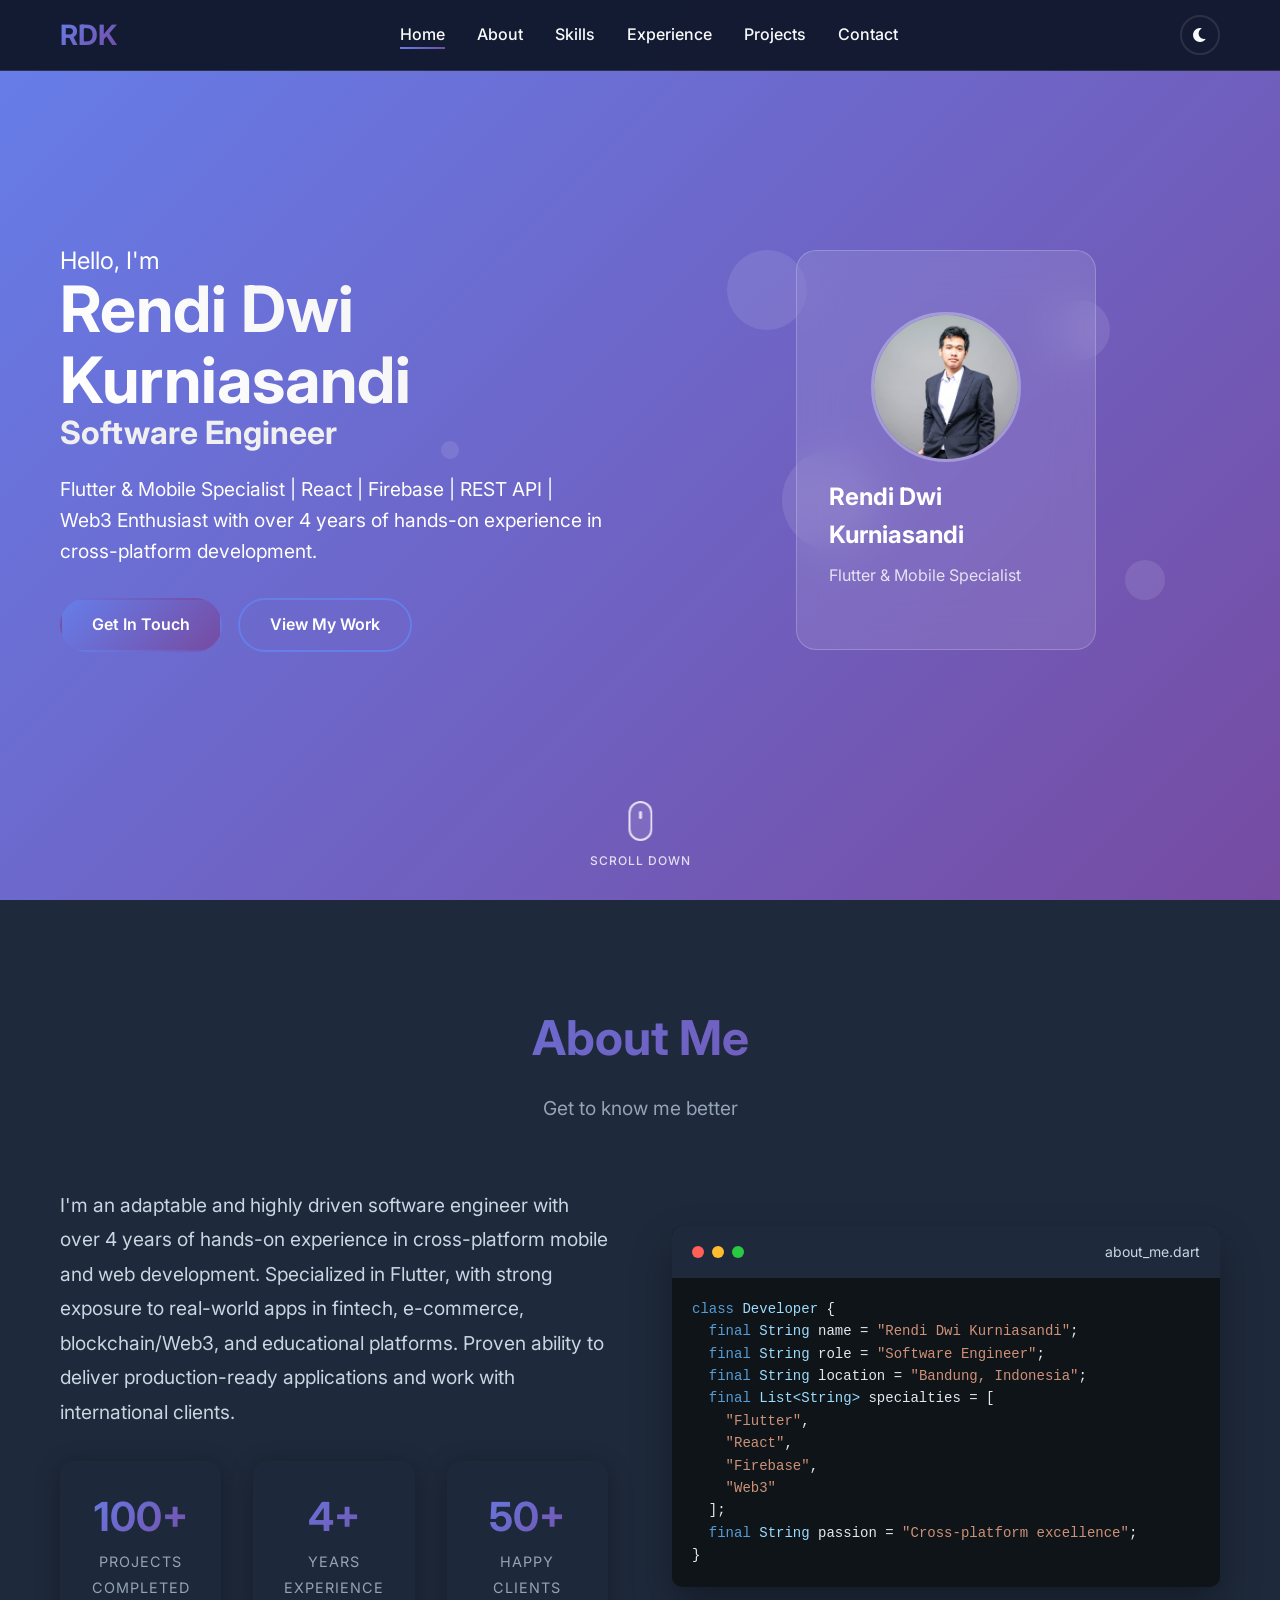
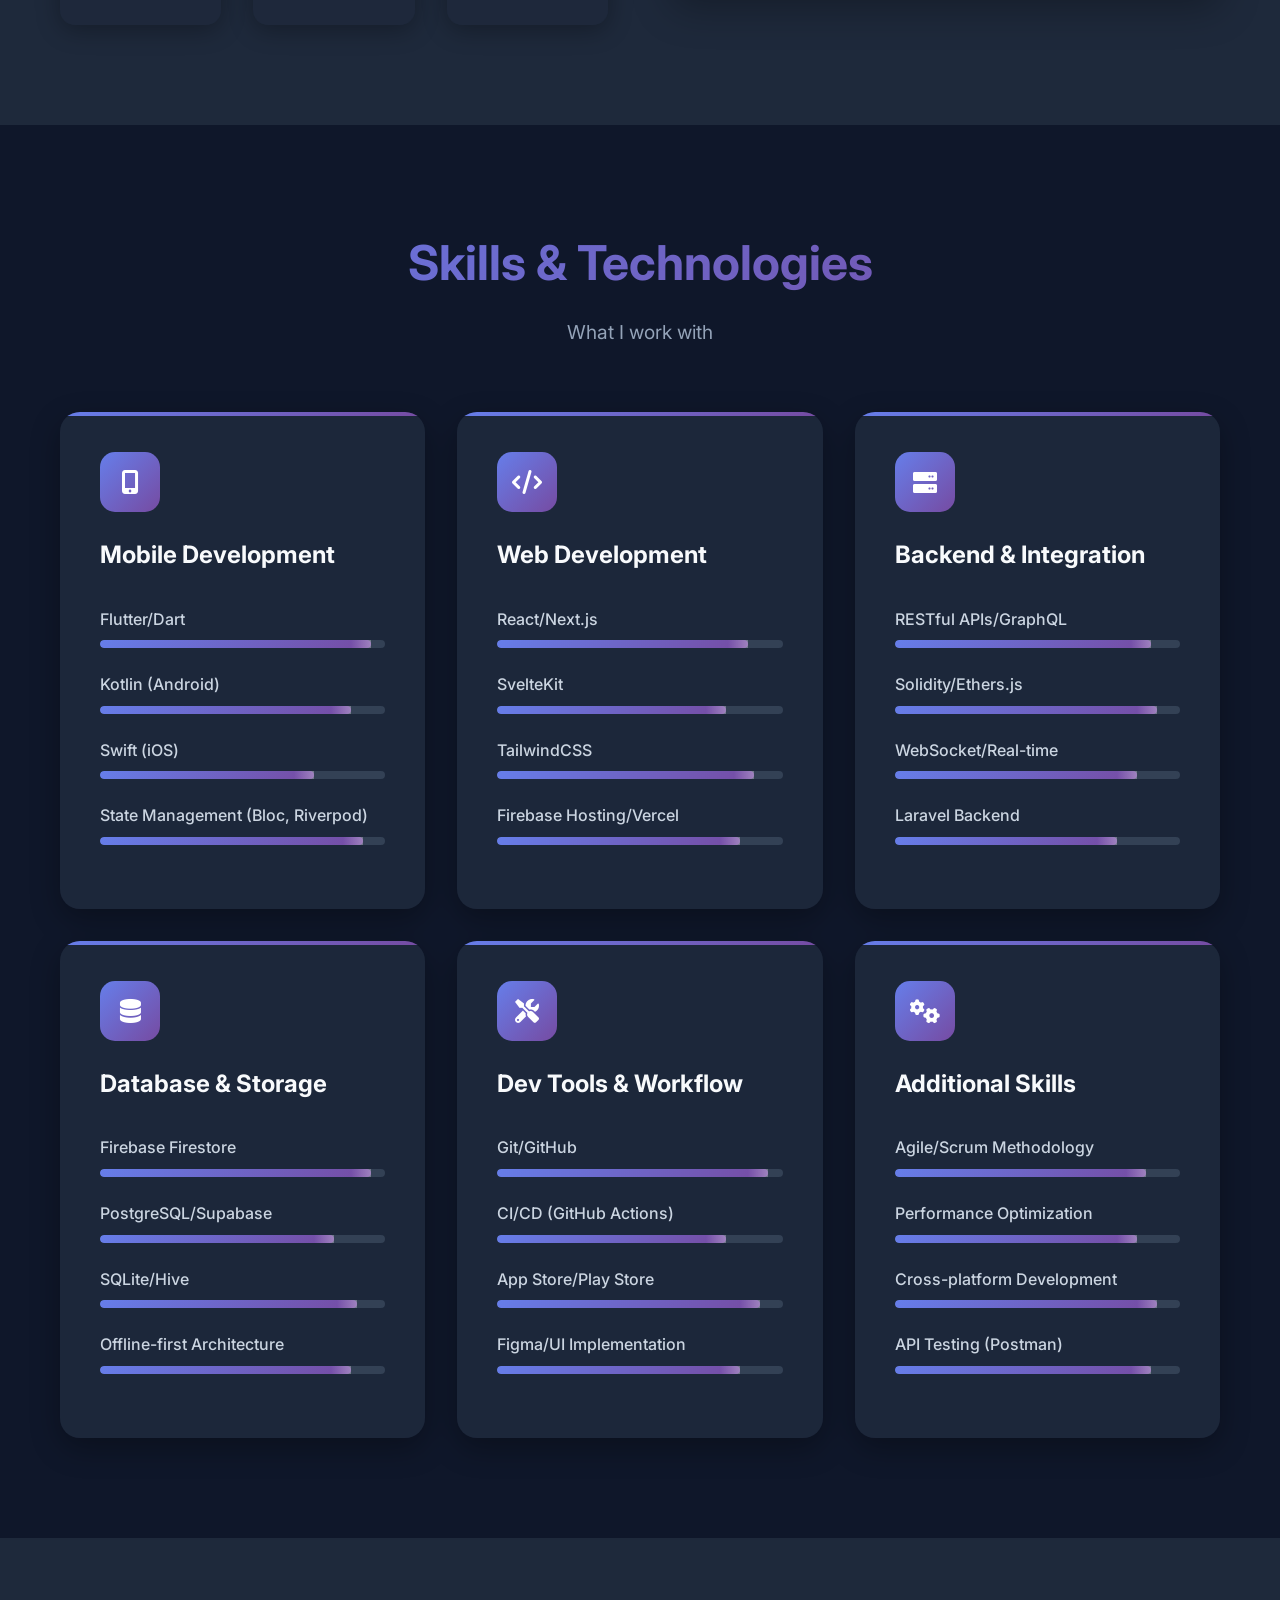
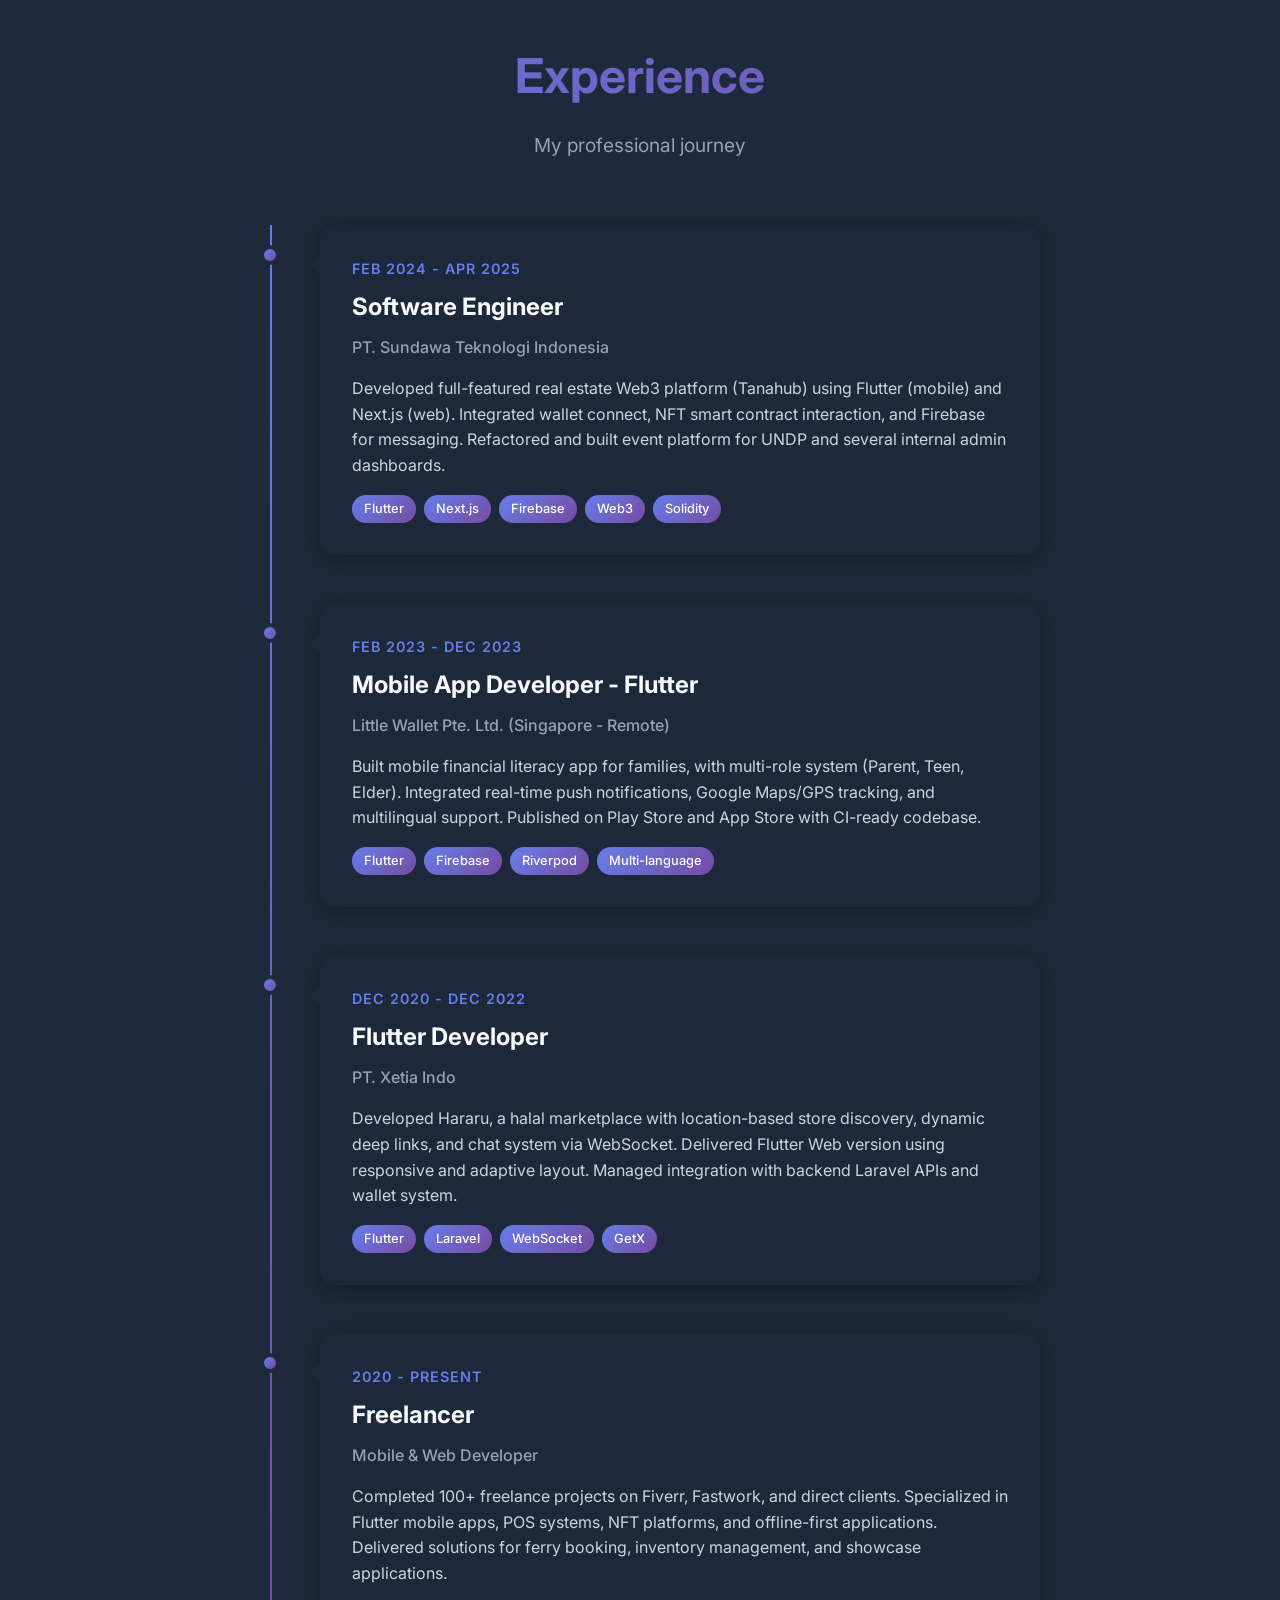
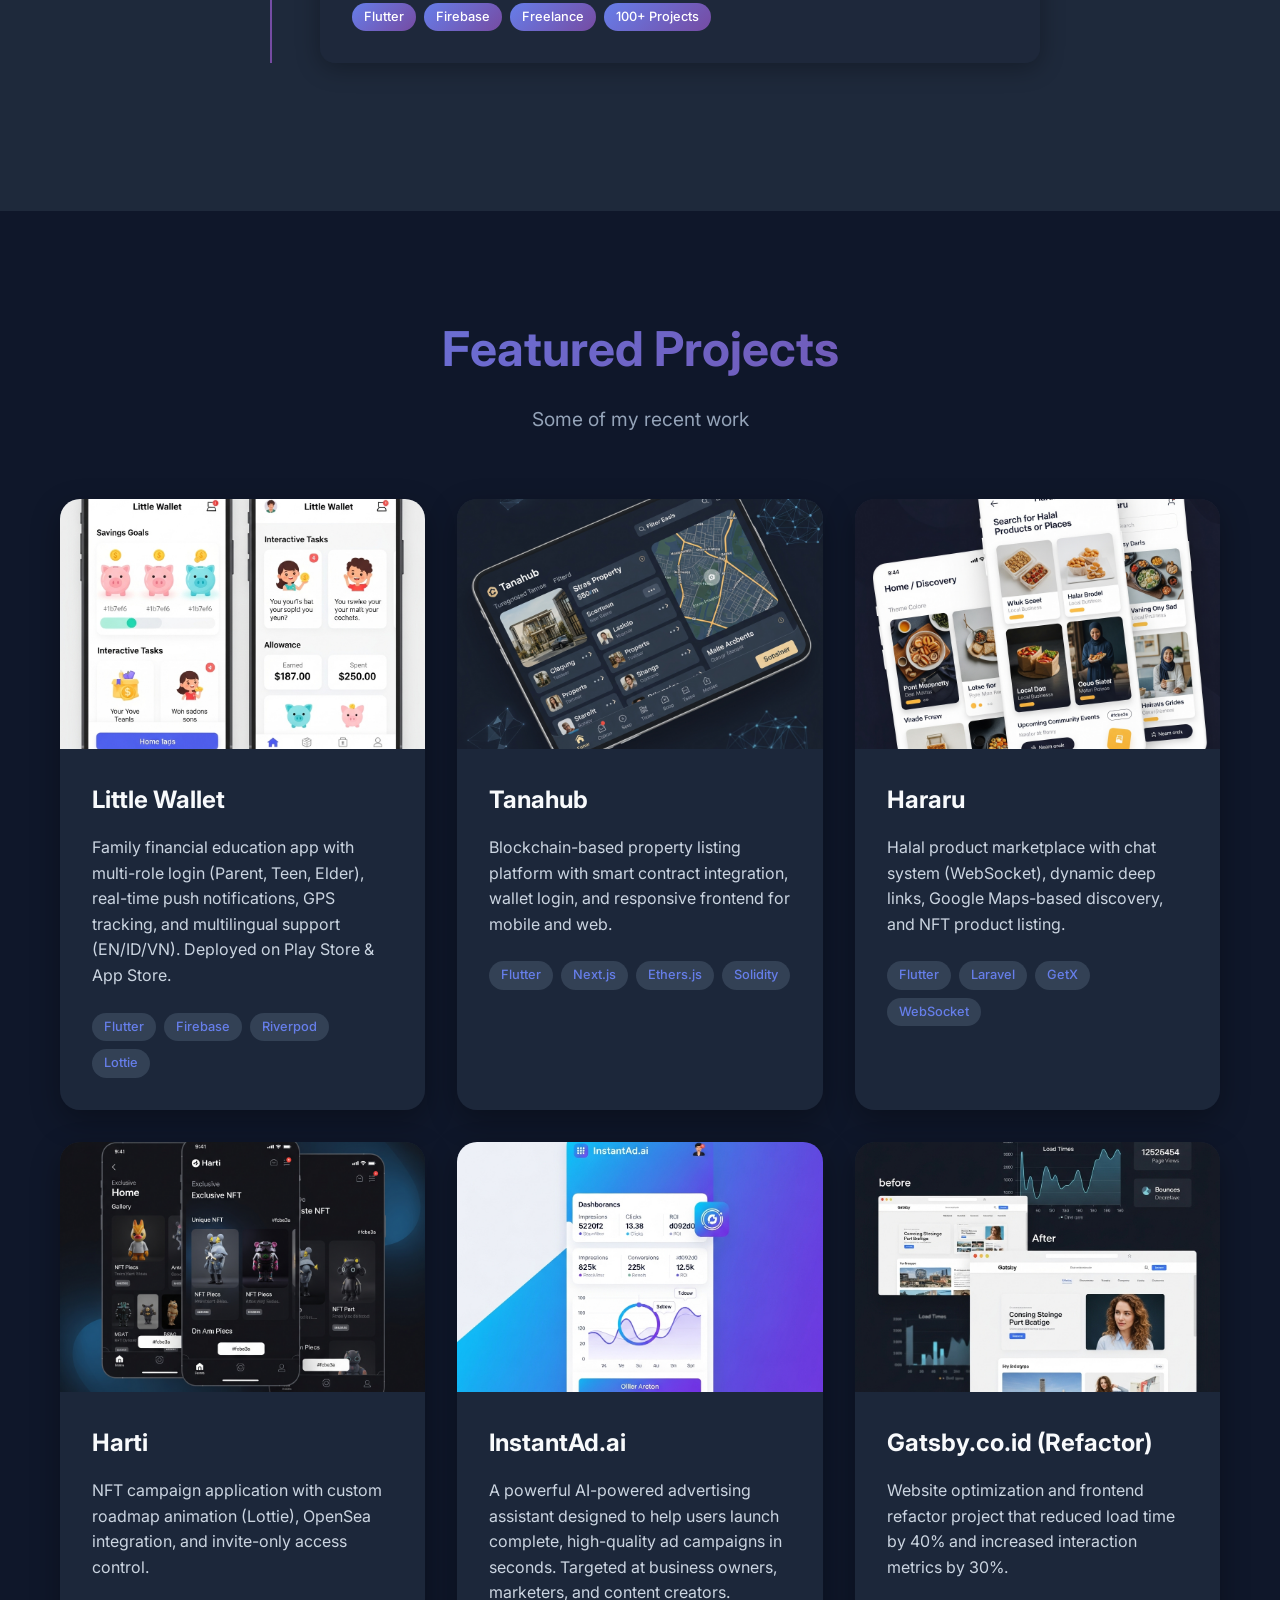
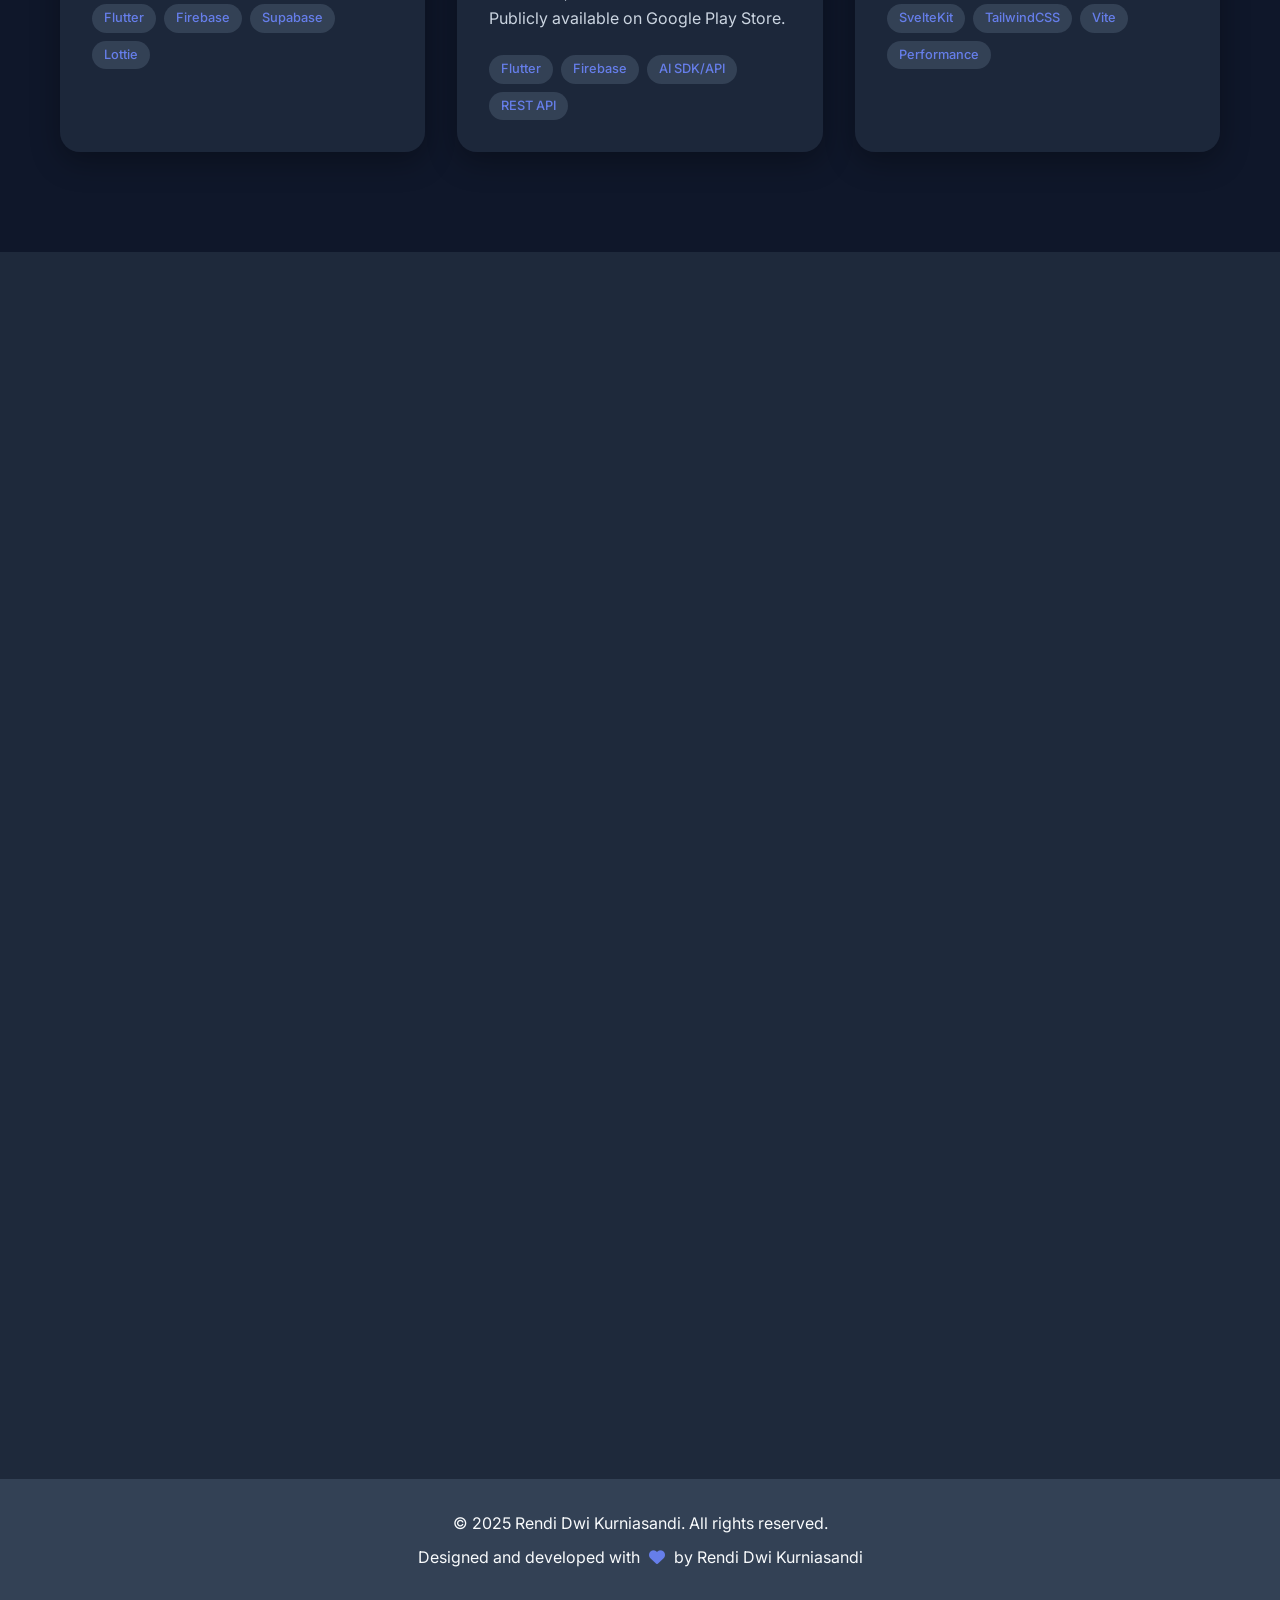
==== commit 1bf5e04f: "fix: loading" ====
--- a/index.html
+++ b/index.html
@@ -15,6 +15,27 @@
     />
   </head>
   <body>
+    <!-- Loading Screen -->
+    <div class="loading-screen" id="loadingScreen">
+      <div class="loading-container">
+        <div class="loading-logo">
+          <span class="loading-text">RDK</span>
+        </div>
+        <div class="loading-spinner">
+          <div class="spinner-ring"></div>
+          <div class="spinner-ring"></div>
+          <div class="spinner-ring"></div>
+        </div>
+        <div class="loading-message">
+          <span class="loading-title">Rendi Dwi Kurniasandi</span>
+          <span class="loading-subtitle">Software Engineer</span>
+        </div>
+        <div class="loading-progress">
+          <div class="progress-bar" id="progressBar"></div>
+        </div>
+      </div>
+    </div>
+
     <!-- Navigation -->
     <nav class="navbar" id="navbar">
       <div class="nav-container">
--- a/styles.css
+++ b/styles.css
@@ -1,3 +1,200 @@
+/* Loading Screen Styles */
+.loading-screen {
+  position: fixed;
+  top: 0;
+  left: 0;
+  width: 100%;
+  height: 100vh;
+  background: linear-gradient(
+    135deg,
+    var(--accent-primary),
+    var(--accent-secondary)
+  );
+  display: flex;
+  align-items: center;
+  justify-content: center;
+  z-index: 10000;
+  opacity: 1;
+  visibility: visible;
+  transition: opacity 0.8s ease, visibility 0.8s ease;
+}
+
+.loading-screen.fade-out {
+  opacity: 0;
+  visibility: hidden;
+}
+
+.loading-container {
+  text-align: center;
+  color: white;
+  animation: fadeInUp 1s ease-out;
+}
+
+.loading-logo {
+  margin-bottom: 2rem;
+}
+
+.loading-text {
+  font-size: 4rem;
+  font-weight: 700;
+  letter-spacing: 0.1em;
+  text-shadow: 0 4px 8px rgba(0, 0, 0, 0.3);
+  animation: logoFloat 2s ease-in-out infinite;
+}
+
+.loading-spinner {
+  position: relative;
+  width: 80px;
+  height: 80px;
+  margin: 2rem auto;
+}
+
+.spinner-ring {
+  position: absolute;
+  width: 100%;
+  height: 100%;
+  border: 3px solid transparent;
+  border-top: 3px solid rgba(255, 255, 255, 0.8);
+  border-radius: 50%;
+  animation: spin 1.5s linear infinite;
+}
+
+.spinner-ring:nth-child(2) {
+  width: 90%;
+  height: 90%;
+  top: 5%;
+  left: 5%;
+  animation-delay: -0.3s;
+  border-top-color: rgba(255, 255, 255, 0.6);
+}
+
+.spinner-ring:nth-child(3) {
+  width: 80%;
+  height: 80%;
+  top: 10%;
+  left: 10%;
+  animation-delay: -0.6s;
+  border-top-color: rgba(255, 255, 255, 0.4);
+}
+
+.loading-message {
+  margin: 2rem 0;
+}
+
+.loading-title {
+  display: block;
+  font-size: 1.5rem;
+  font-weight: 600;
+  margin-bottom: 0.5rem;
+  opacity: 0;
+  animation: fadeIn 1s ease-out 0.5s forwards;
+}
+
+.loading-subtitle {
+  display: block;
+  font-size: 1rem;
+  font-weight: 400;
+  opacity: 0.8;
+  opacity: 0;
+  animation: fadeIn 1s ease-out 1s forwards;
+}
+
+.loading-progress {
+  width: 200px;
+  height: 4px;
+  background: rgba(255, 255, 255, 0.2);
+  border-radius: 2px;
+  margin: 2rem auto 0;
+  overflow: hidden;
+}
+
+.progress-bar {
+  height: 100%;
+  background: rgba(255, 255, 255, 0.8);
+  border-radius: 2px;
+  width: 0%;
+  animation: progressLoad 3s ease-out forwards;
+}
+
+/* Loading Animations */
+@keyframes fadeInUp {
+  from {
+    opacity: 0;
+    transform: translateY(30px);
+  }
+  to {
+    opacity: 1;
+    transform: translateY(0);
+  }
+}
+
+@keyframes logoFloat {
+  0%,
+  100% {
+    transform: translateY(0px);
+  }
+  50% {
+    transform: translateY(-10px);
+  }
+}
+
+@keyframes spin {
+  to {
+    transform: rotate(360deg);
+  }
+}
+
+@keyframes fadeIn {
+  to {
+    opacity: 1;
+  }
+}
+
+@keyframes progressLoad {
+  0% {
+    width: 0%;
+  }
+  20% {
+    width: 30%;
+  }
+  40% {
+    width: 50%;
+  }
+  60% {
+    width: 70%;
+  }
+  80% {
+    width: 90%;
+  }
+  100% {
+    width: 100%;
+  }
+}
+
+/* Dark theme adjustments for loading screen */
+[data-theme="dark"] .loading-screen {
+  background: linear-gradient(135deg, #1e293b, #334155);
+}
+
+/* Responsive loading screen */
+@media (max-width: 768px) {
+  .loading-text {
+    font-size: 3rem;
+  }
+
+  .loading-title {
+    font-size: 1.2rem;
+  }
+
+  .loading-subtitle {
+    font-size: 0.9rem;
+  }
+
+  .loading-progress {
+    width: 150px;
+  }
+}
+
 /* Reset and Base Styles */
 :root {
   /* Light theme colors */
@@ -1592,7 +1789,7 @@
 }
 
 /* Loading Animation */
-@keyframes fadeInUp {
+/* @keyframes fadeInUp {
   from {
     opacity: 0;
     transform: translateY(30px);
@@ -1601,7 +1798,7 @@
     opacity: 1;
     transform: translateY(0);
   }
-}
+} */
 
 /* Parallax Effect */
 .parallax-element {
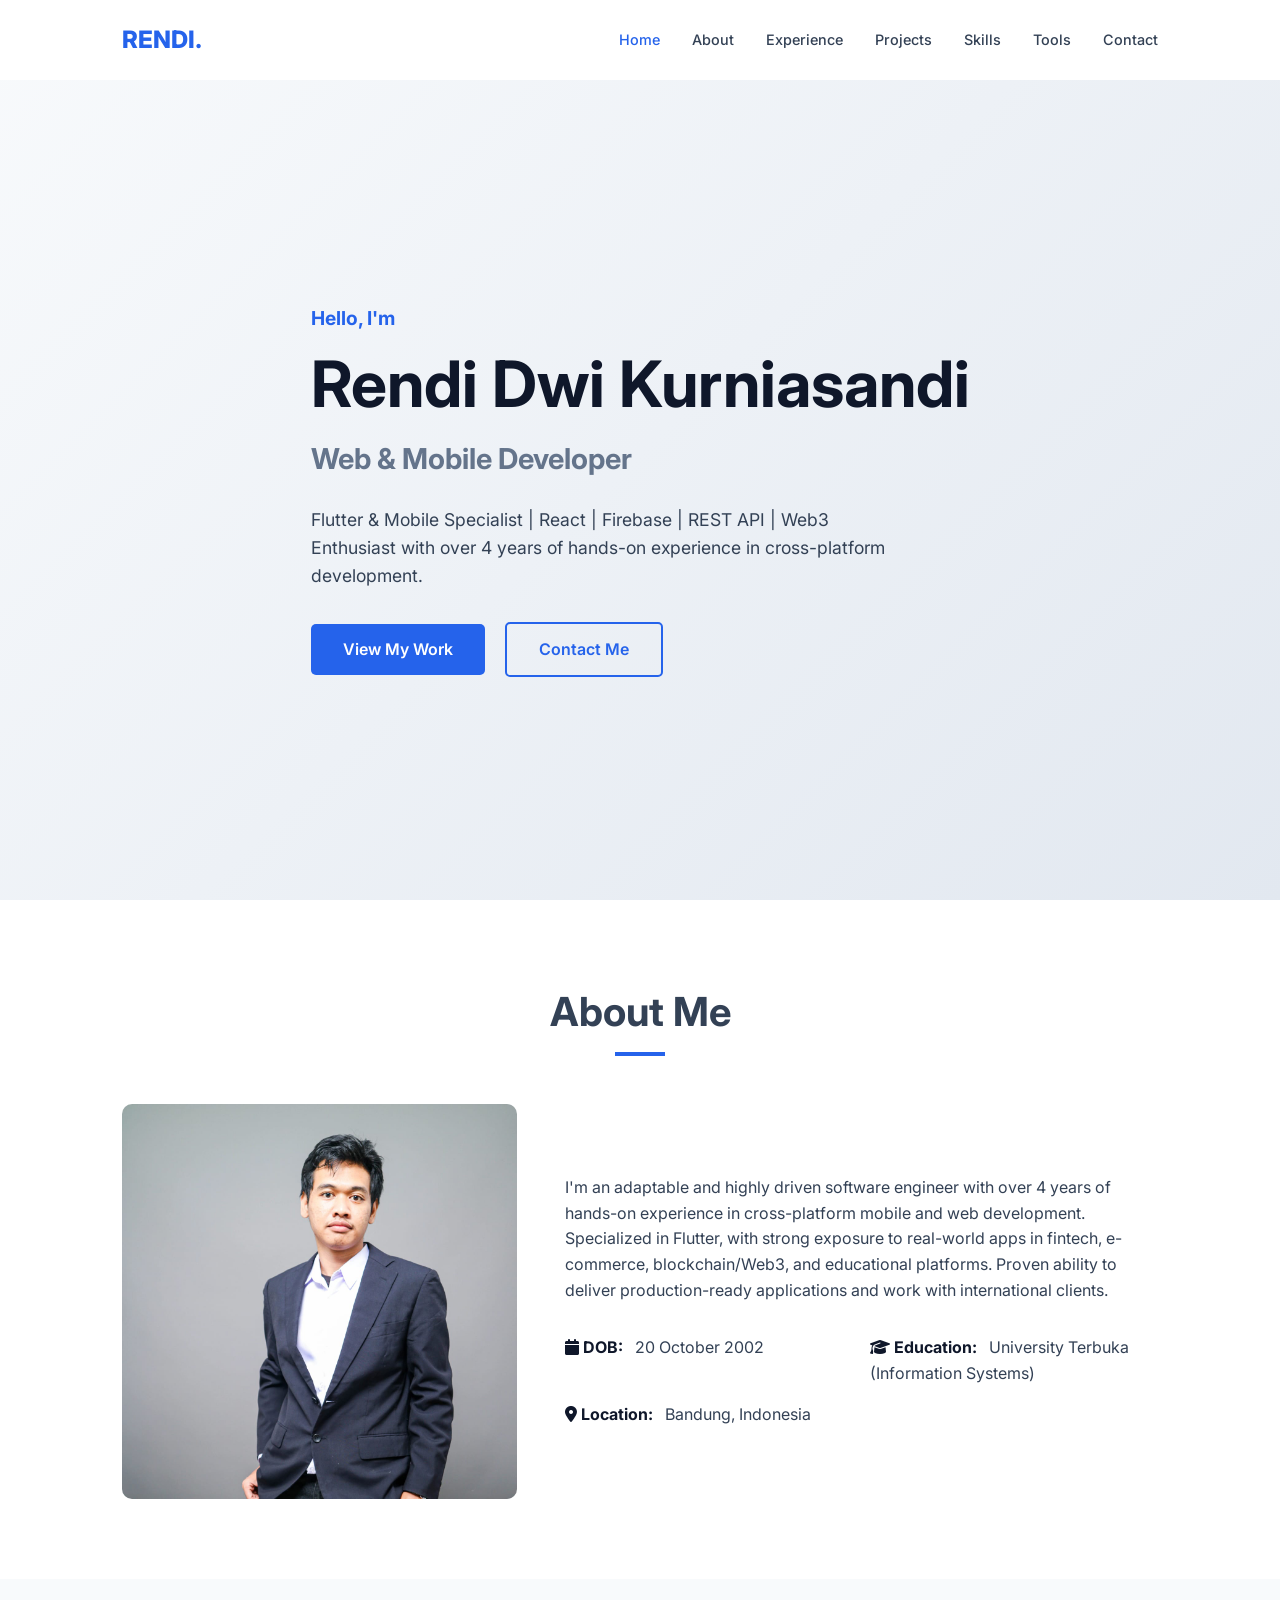
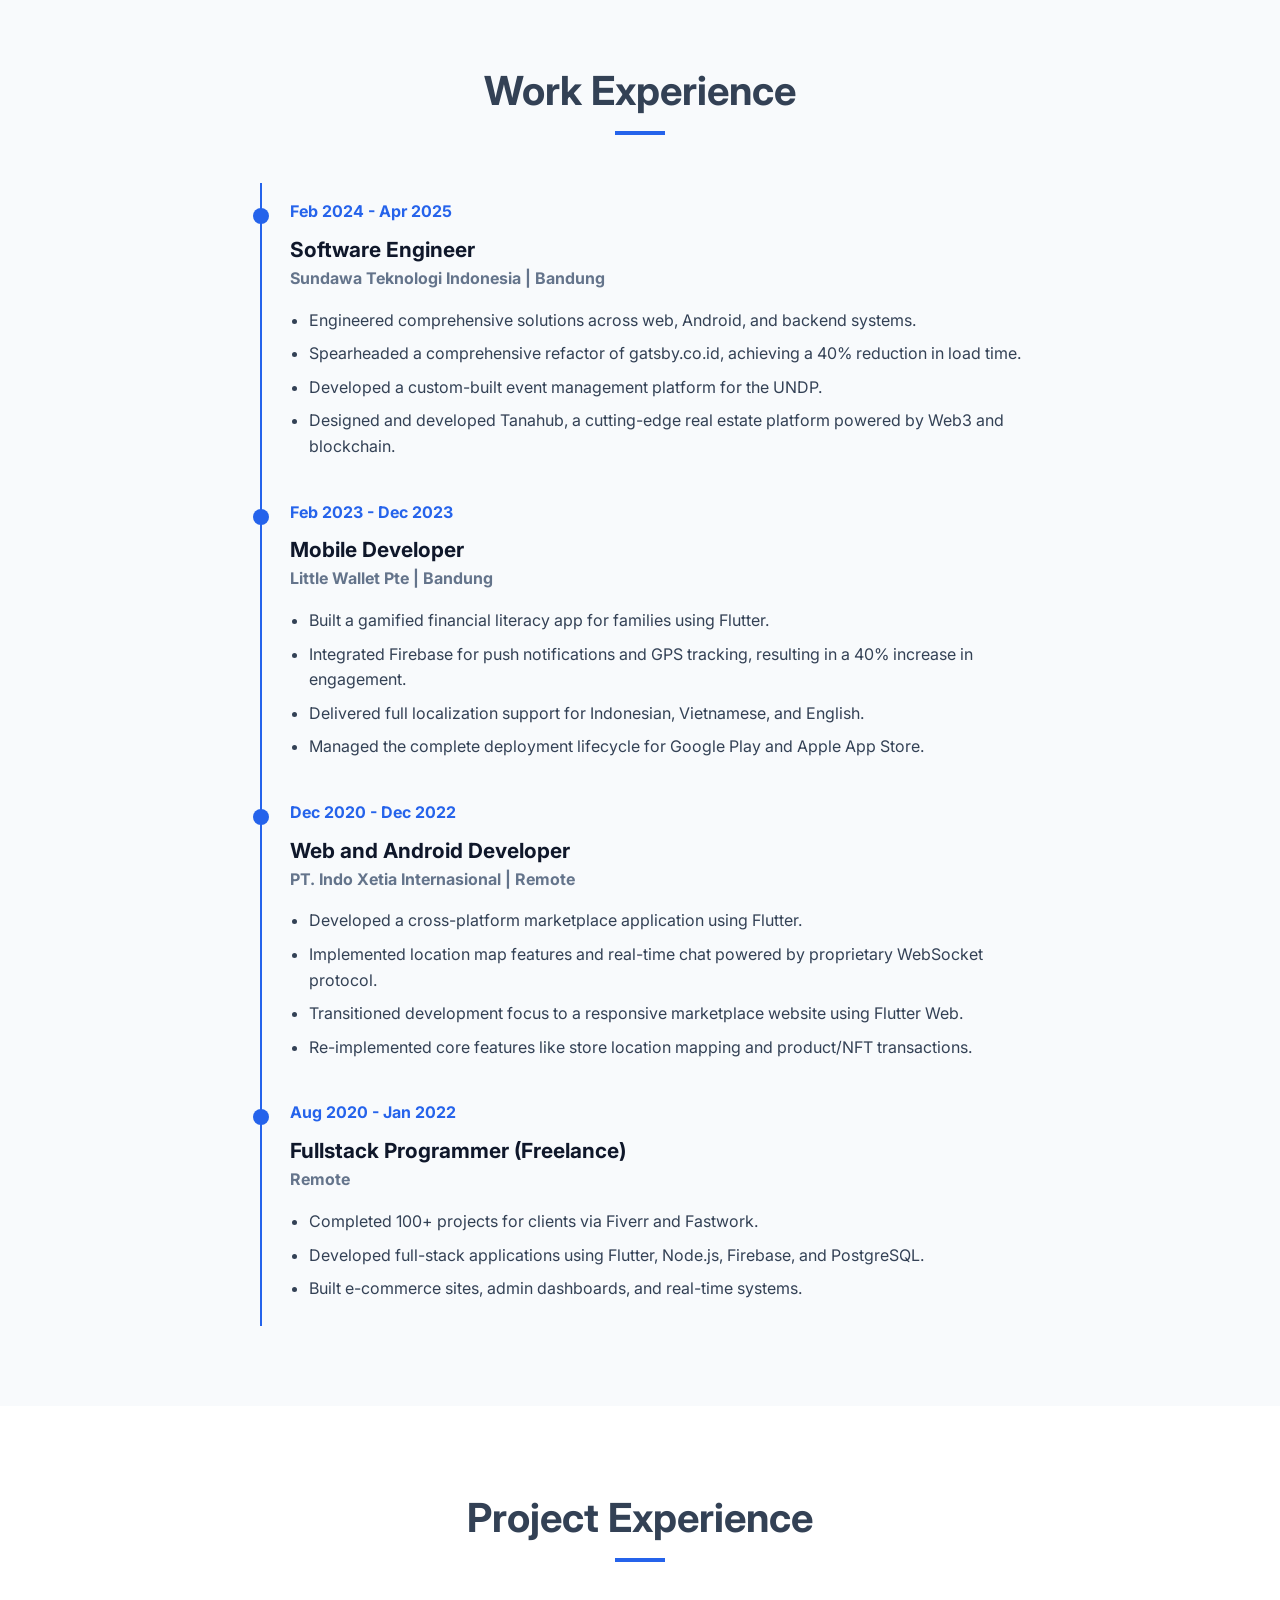
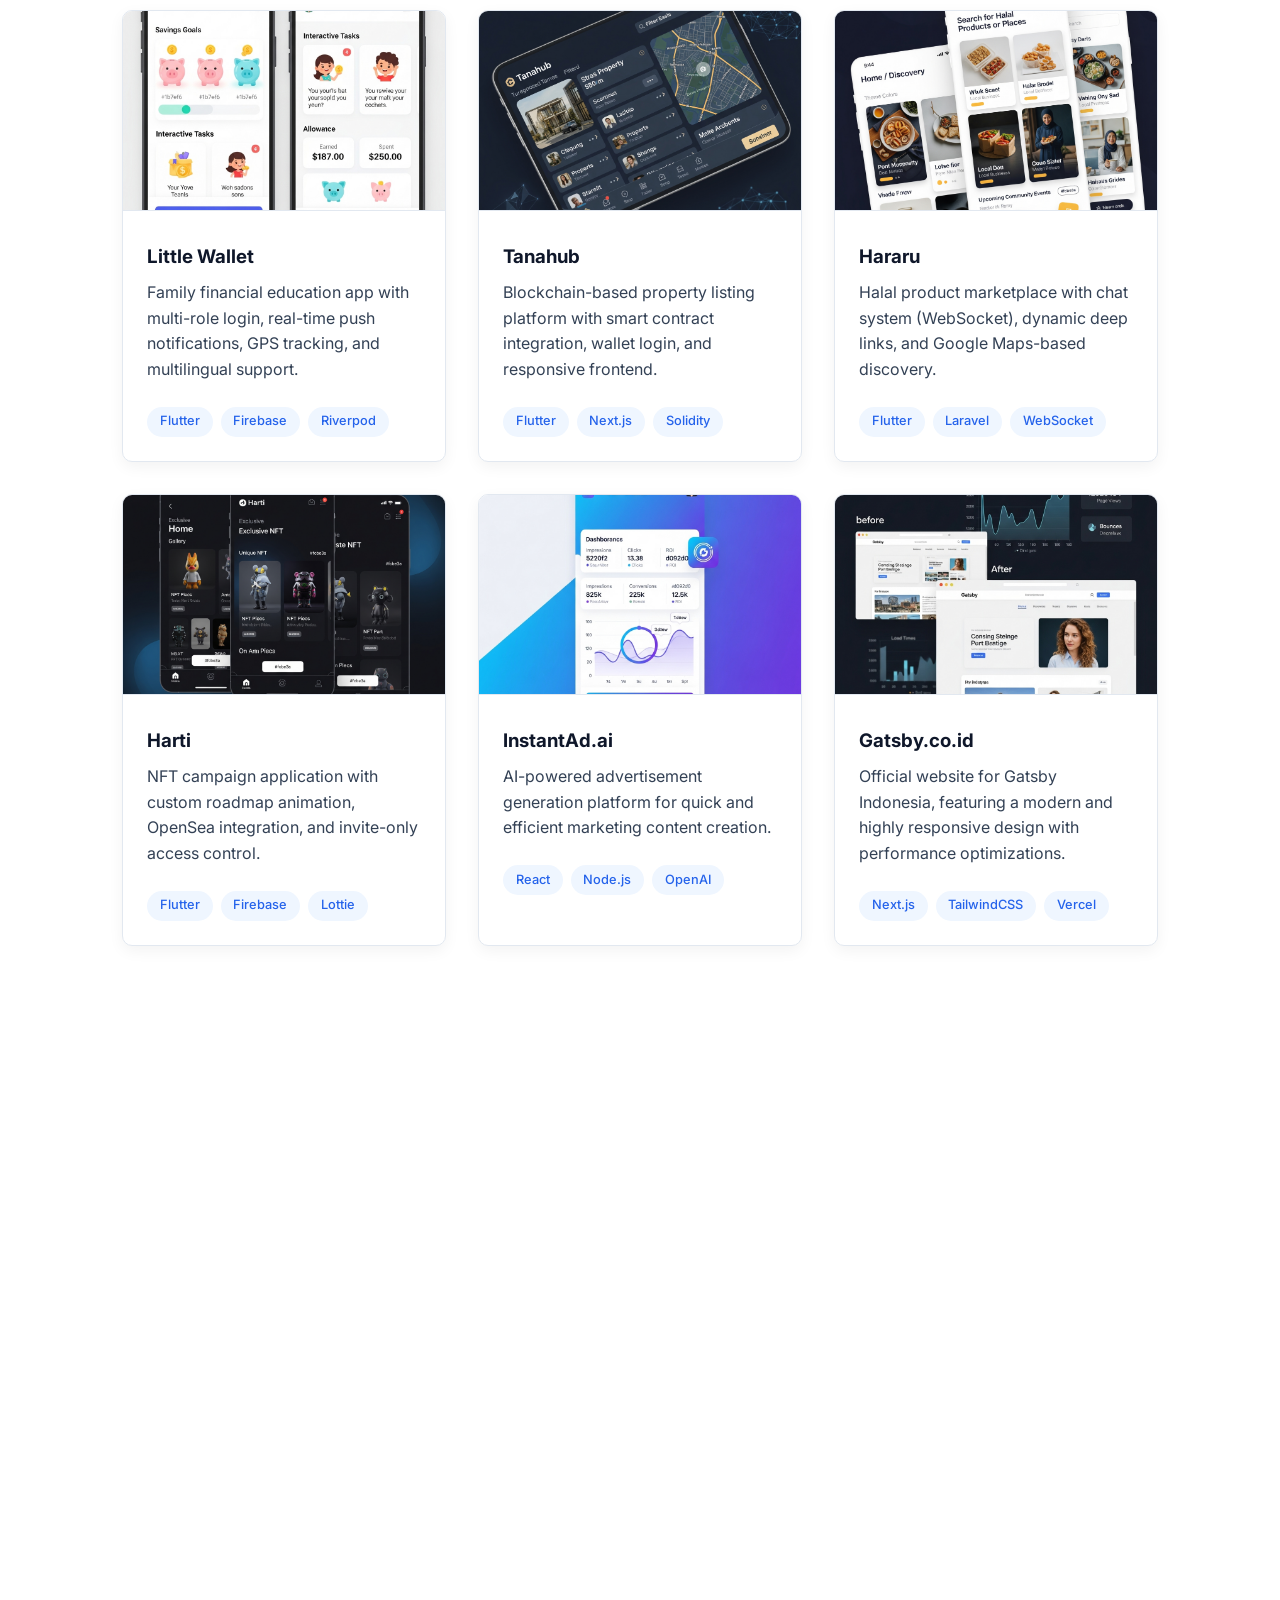
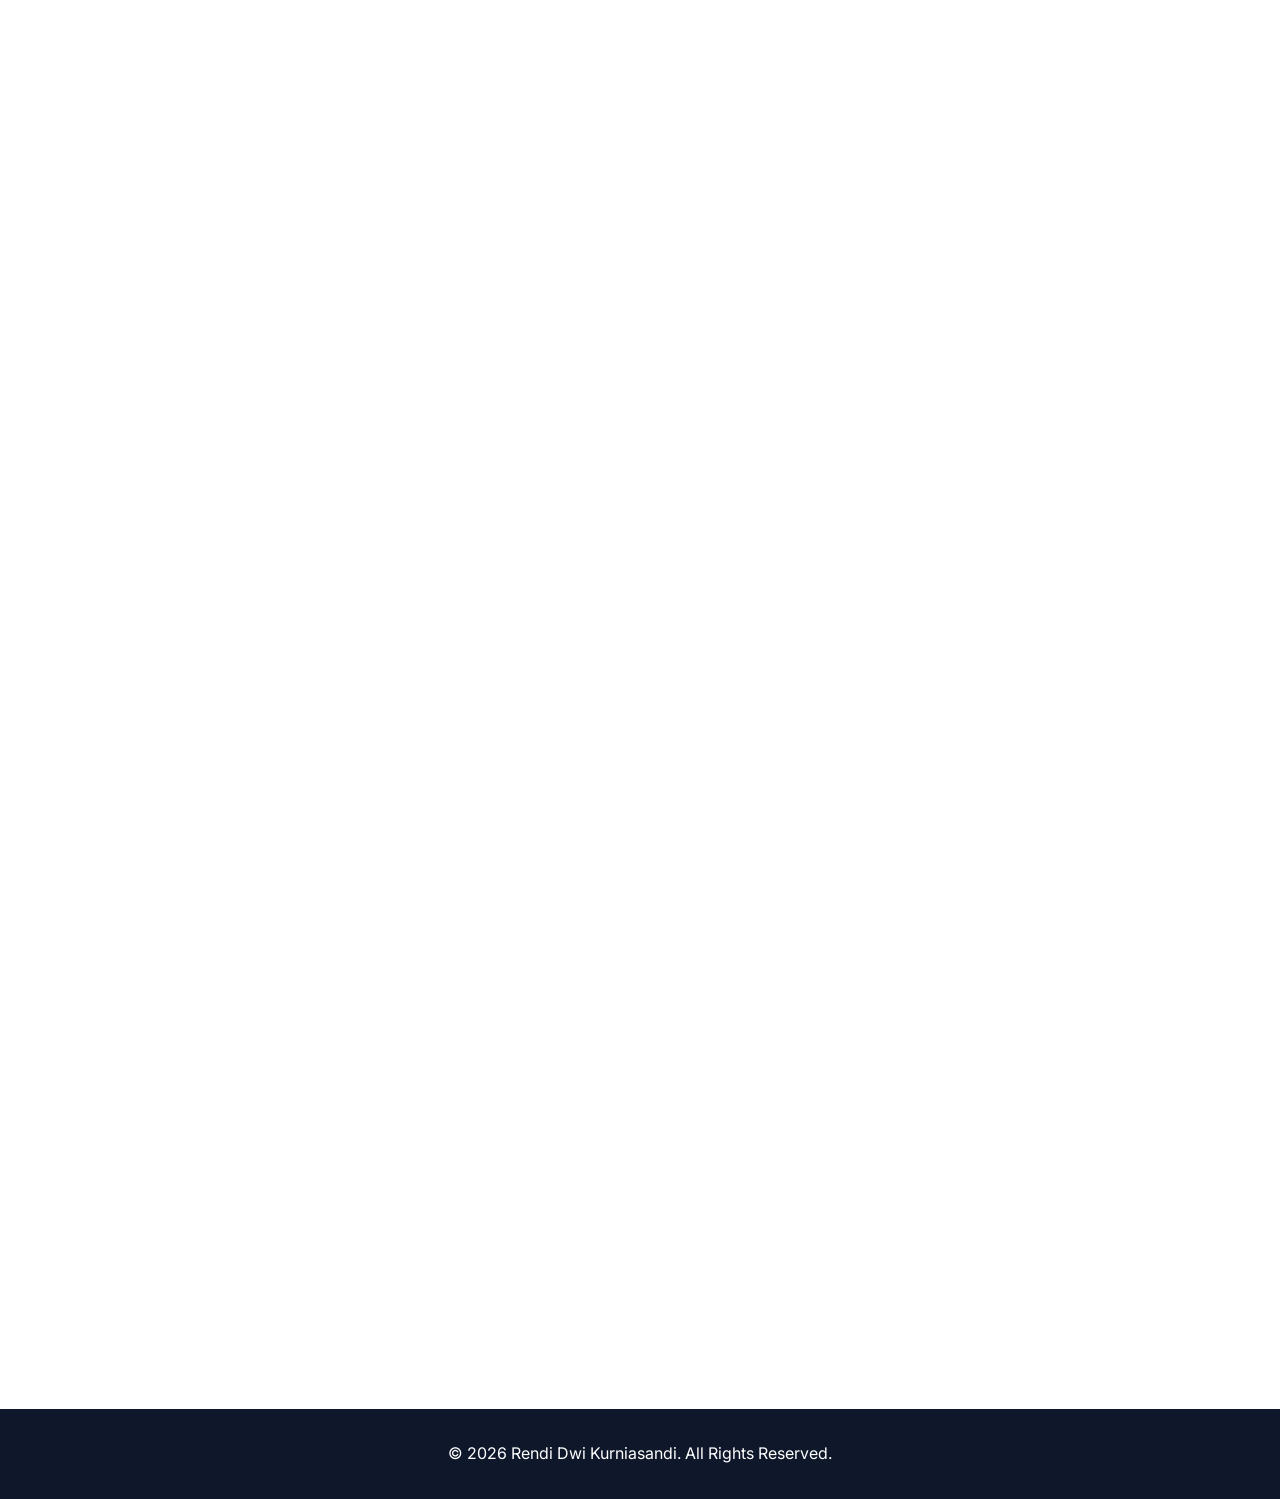
==== commit 9d66b31c: "feat: improve the design update" ====
--- a/index.html
+++ b/index.html
@@ -1,891 +1,549 @@
-<!DOCTYPE html>
+<!doctype html>
 <html lang="en">
   <head>
     <meta charset="UTF-8" />
     <meta name="viewport" content="width=device-width, initial-scale=1.0" />
-    <title>Rendi Dwi Kurniasandi - Software Engineer</title>
-    <link rel="stylesheet" href="styles.css" />
+    <title>Rendi Dwi Kurniasandi | Web & Mobile Developer</title>
+    <link rel="stylesheet" href="style.css" />
+    <link
+      rel="stylesheet"
+      href="https://cdnjs.cloudflare.com/ajax/libs/font-awesome/6.4.0/css/all.min.css"
+    />
+    <link rel="preconnect" href="https://fonts.googleapis.com" />
+    <link rel="preconnect" href="https://fonts.gstatic.com" crossorigin />
     <link
       href="https://fonts.googleapis.com/css2?family=Inter:wght@300;400;500;600;700&display=swap"
       rel="stylesheet"
     />
-    <link
-      rel="stylesheet"
-      href="https://cdnjs.cloudflare.com/ajax/libs/font-awesome/6.0.0/css/all.min.css"
-    />
   </head>
   <body>
-    <!-- Loading Screen -->
-    <div class="loading-screen" id="loadingScreen">
-      <div class="loading-container">
-        <div class="loading-logo">
-          <span class="loading-text">RDK</span>
-        </div>
-        <div class="loading-spinner">
-          <div class="spinner-ring"></div>
-          <div class="spinner-ring"></div>
-          <div class="spinner-ring"></div>
-        </div>
-        <div class="loading-message">
-          <span class="loading-title">Rendi Dwi Kurniasandi</span>
-          <span class="loading-subtitle">Software Engineer</span>
-        </div>
-        <div class="loading-progress">
-          <div class="progress-bar" id="progressBar"></div>
-        </div>
-      </div>
-    </div>
-
-    <!-- Navigation -->
-    <nav class="navbar" id="navbar">
-      <div class="nav-container">
-        <div class="nav-logo">
-          <span class="logo-text">RDK</span>
-        </div>
-        <ul class="nav-menu">
-          <li><a href="#home" class="nav-link">Home</a></li>
-          <li><a href="#about" class="nav-link">About</a></li>
-          <li><a href="#skills" class="nav-link">Skills</a></li>
-          <li><a href="#experience" class="nav-link">Experience</a></li>
-          <li><a href="#projects" class="nav-link">Projects</a></li>
-          <li><a href="#contact" class="nav-link">Contact</a></li>
+    <nav id="navbar">
+      <div class="container">
+        <div class="logo">RENDI.</div>
+        <ul class="nav-links">
+          <li><a href="#home" class="active">Home</a></li>
+          <li><a href="#about">About</a></li>
+          <li><a href="#experience">Experience</a></li>
+          <li><a href="#projects">Projects</a></li>
+          <li><a href="#skills">Skills</a></li>
+          <li><a href="#tools">Tools</a></li>
+          <li><a href="#contact">Contact</a></li>
         </ul>
-        <div class="nav-actions">
-          <button class="theme-toggle" id="themeToggle" aria-label="Toggle theme">
-            <i class="fas fa-sun" id="themeIcon"></i>
-          </button>
-          <div class="hamburger">
-          <span class="bar"></span>
-          <span class="bar"></span>
-          <span class="bar"></span>
+        <div class="burger">
+          <div class="line1"></div>
+          <div class="line2"></div>
+          <div class="line3"></div>
         </div>
       </div>
     </nav>
 
-    <!-- Hero Section -->
-    <section id="home" class="hero">
-      <div class="hero-content">
-        <div class="hero-text animate-on-scroll">
-          <h1 class="hero-title">
-            <span class="title-line">Hello, I'm</span>
-            <span class="title-name">Rendi Dwi Kurniasandi</span>
-            <span class="title-role">Software Engineer</span>
-          </h1>
-          <p class="hero-description">
-            Flutter & Mobile Specialist | React | Firebase | REST API | Web3
-            Enthusiast with over 4 years of hands-on experience in
-            cross-platform development.
+    <main>
+      <!-- Home Section -->
+      <section id="home" class="hero-section reveal">
+        <div class="container">
+          <div class="hero-content">
+            <h5>Hello, I'm</h5>
+            <h1>Rendi Dwi Kurniasandi</h1>
+            <h3>Web & Mobile Developer</h3>
+            <p>
+              Flutter & Mobile Specialist | React | Firebase | REST API | Web3
+              Enthusiast with over 4 years of hands-on experience in
+              cross-platform development.
+            </p>
+            <div class="hero-btns">
+              <a href="#projects" class="btn btn-primary">View My Work</a>
+              <a href="#contact" class="btn btn-secondary">Contact Me</a>
+            </div>
+          </div>
+        </div>
+      </section>
+
+      <!-- About Section -->
+      <section id="about" class="section reveal fade-left">
+        <div class="container">
+          <h2 class="section-title">About Me</h2>
+          <div class="about-grid">
+            <div class="about-img">
+              <img
+                src="images/user.jpeg"
+                alt="Rendi Dwi Kurniasandi"
+                style="
+                  border-radius: 10px;
+                  width: 100%;
+                  max-width: 400px;
+                  display: block;
+                  margin: 0 auto;
+                "
+              />
+            </div>
+            <div class="about-text">
+              <p>
+                I'm an adaptable and highly driven software engineer with over 4
+                years of hands-on experience in cross-platform mobile and web
+                development. Specialized in Flutter, with strong exposure to
+                real-world apps in fintech, e-commerce, blockchain/Web3, and
+                educational platforms. Proven ability to deliver
+                production-ready applications and work with international
+                clients.
+              </p>
+              <div class="personal-info">
+                <div class="info-item">
+                  <span><i class="fas fa-calendar"></i> DOB:</span> 20 October
+                  2002
+                </div>
+                <div class="info-item">
+                  <span><i class="fas fa-graduation-cap"></i> Education:</span>
+                  University Terbuka (Information Systems)
+                </div>
+                <div class="info-item">
+                  <span><i class="fas fa-map-marker-alt"></i> Location:</span>
+                  Bandung, Indonesia
+                </div>
+              </div>
+            </div>
+          </div>
+        </div>
+      </section>
+
+      <!-- Experience Section -->
+      <section id="experience" class="section bg-light reveal fade-right">
+        <div class="container">
+          <h2 class="section-title">Work Experience</h2>
+          <div class="timeline">
+            <div class="timeline-item">
+              <div class="timeline-dot"></div>
+              <div class="timeline-date">Feb 2024 - Apr 2025</div>
+              <div class="timeline-content">
+                <h3>Software Engineer</h3>
+                <h4>Sundawa Teknologi Indonesia | Bandung</h4>
+                <ul>
+                  <li>
+                    Engineered comprehensive solutions across web, Android, and
+                    backend systems.
+                  </li>
+                  <li>
+                    Spearheaded a comprehensive refactor of gatsby.co.id,
+                    achieving a 40% reduction in load time.
+                  </li>
+                  <li>
+                    Developed a custom-built event management platform for the
+                    UNDP.
+                  </li>
+                  <li>
+                    Designed and developed Tanahub, a cutting-edge real estate
+                    platform powered by Web3 and blockchain.
+                  </li>
+                </ul>
+              </div>
+            </div>
+            <div class="timeline-item">
+              <div class="timeline-dot"></div>
+              <div class="timeline-date">Feb 2023 - Dec 2023</div>
+              <div class="timeline-content">
+                <h3>Mobile Developer</h3>
+                <h4>Little Wallet Pte | Bandung</h4>
+                <ul>
+                  <li>
+                    Built a gamified financial literacy app for families using
+                    Flutter.
+                  </li>
+                  <li>
+                    Integrated Firebase for push notifications and GPS tracking,
+                    resulting in a 40% increase in engagement.
+                  </li>
+                  <li>
+                    Delivered full localization support for Indonesian,
+                    Vietnamese, and English.
+                  </li>
+                  <li>
+                    Managed the complete deployment lifecycle for Google Play
+                    and Apple App Store.
+                  </li>
+                </ul>
+              </div>
+            </div>
+            <div class="timeline-item">
+              <div class="timeline-dot"></div>
+              <div class="timeline-date">Dec 2020 - Dec 2022</div>
+              <div class="timeline-content">
+                <h3>Web and Android Developer</h3>
+                <h4>PT. Indo Xetia Internasional | Remote</h4>
+                <ul>
+                  <li>
+                    Developed a cross-platform marketplace application using
+                    Flutter.
+                  </li>
+                  <li>
+                    Implemented location map features and real-time chat powered
+                    by proprietary WebSocket protocol.
+                  </li>
+                  <li>
+                    Transitioned development focus to a responsive marketplace
+                    website using Flutter Web.
+                  </li>
+                  <li>
+                    Re-implemented core features like store location mapping and
+                    product/NFT transactions.
+                  </li>
+                </ul>
+              </div>
+            </div>
+            <div class="timeline-item">
+              <div class="timeline-dot"></div>
+              <div class="timeline-date">Aug 2020 - Jan 2022</div>
+              <div class="timeline-content">
+                <h3>Fullstack Programmer (Freelance)</h3>
+                <h4>Remote</h4>
+                <ul>
+                  <li>
+                    Completed 100+ projects for clients via Fiverr and Fastwork.
+                  </li>
+                  <li>
+                    Developed full-stack applications using Flutter, Node.js,
+                    Firebase, and PostgreSQL.
+                  </li>
+                  <li>
+                    Built e-commerce sites, admin dashboards, and real-time
+                    systems.
+                  </li>
+                </ul>
+              </div>
+            </div>
+          </div>
+        </div>
+      </section>
+
+      <!-- Projects Section -->
+      <section id="projects" class="section reveal fade-up">
+        <div class="container">
+          <h2 class="section-title">Project Experience</h2>
+          <div class="projects-grid">
+            <div class="project-card">
+              <img
+                src="images/littlewallet.png"
+                alt="Little Wallet"
+                class="project-img"
+              />
+              <div class="project-info">
+                <h3>Little Wallet</h3>
+                <p>
+                  Family financial education app with multi-role login,
+                  real-time push notifications, GPS tracking, and multilingual
+                  support.
+                </p>
+                <div class="project-tech">
+                  <span>Flutter</span>
+                  <span>Firebase</span>
+                  <span>Riverpod</span>
+                </div>
+              </div>
+            </div>
+            <div class="project-card">
+              <img src="images/tanahub.png" alt="Tanahub" class="project-img" />
+              <div class="project-info">
+                <h3>Tanahub</h3>
+                <p>
+                  Blockchain-based property listing platform with smart contract
+                  integration, wallet login, and responsive frontend.
+                </p>
+                <div class="project-tech">
+                  <span>Flutter</span>
+                  <span>Next.js</span>
+                  <span>Solidity</span>
+                </div>
+              </div>
+            </div>
+            <div class="project-card">
+              <img src="images/hararu.png" alt="Hararu" class="project-img" />
+              <div class="project-info">
+                <h3>Hararu</h3>
+                <p>
+                  Halal product marketplace with chat system (WebSocket),
+                  dynamic deep links, and Google Maps-based discovery.
+                </p>
+                <div class="project-tech">
+                  <span>Flutter</span>
+                  <span>Laravel</span>
+                  <span>WebSocket</span>
+                </div>
+              </div>
+            </div>
+            <div class="project-card">
+              <img src="images/harti.png" alt="Harti" class="project-img" />
+              <div class="project-info">
+                <h3>Harti</h3>
+                <p>
+                  NFT campaign application with custom roadmap animation,
+                  OpenSea integration, and invite-only access control.
+                </p>
+                <div class="project-tech">
+                  <span>Flutter</span>
+                  <span>Firebase</span>
+                  <span>Lottie</span>
+                </div>
+              </div>
+            </div>
+            <div class="project-card">
+              <img
+                src="images/instandad.png"
+                alt="InstantAd.ai"
+                class="project-img"
+              />
+              <div class="project-info">
+                <h3>InstantAd.ai</h3>
+                <p>
+                  AI-powered advertisement generation platform for quick and
+                  efficient marketing content creation.
+                </p>
+                <div class="project-tech">
+                  <span>React</span>
+                  <span>Node.js</span>
+                  <span>OpenAI</span>
+                </div>
+              </div>
+            </div>
+            <div class="project-card">
+              <img
+                src="images/gatsby.png"
+                alt="Gatsby.co.id"
+                class="project-img"
+              />
+              <div class="project-info">
+                <h3>Gatsby.co.id</h3>
+                <p>
+                  Official website for Gatsby Indonesia, featuring a modern and
+                  highly responsive design with performance optimizations.
+                </p>
+                <div class="project-tech">
+                  <span>Next.js</span>
+                  <span>TailwindCSS</span>
+                  <span>Vercel</span>
+                </div>
+              </div>
+            </div>
+          </div>
+        </div>
+      </section>
+
+      <!-- Skills Section -->
+      <section id="skills" class="section bg-light reveal fade-left">
+        <div class="container">
+          <h2 class="section-title">Technical Expertise</h2>
+          <p class="section-subtitle">
+            Solving complex problems with modern technology stacks
           </p>
-          <div class="hero-buttons">
-            <a href="#contact" class="btn btn-primary">Get In Touch</a>
-            <a href="#projects" class="btn btn-secondary" style="color: white;">View My Work</a>
-          </div>
-        </div>
-        <div class="hero-visual">
-          <div class="floating-shapes">
-            <div class="shape shape-1"></div>
-            <div class="shape shape-2"></div>
-            <div class="shape shape-3"></div>
-            <div class="shape shape-4"></div>
-          </div>
-          <div class="profile-card">
-            <div class="card-inner">
-              <div class="profile-image">
-                <img src="./images/user.jpeg" alt="Profile" />
-              </div>
-              <div class="profile-info">
-                <h3>Rendi Dwi Kurniasandi</h3>
-                <p>Flutter & Mobile Specialist</p>
-              </div>
-            </div>
-          </div>
-        </div>
-      </div>
-      <div class="scroll-indicator">
-        <div class="mouse-scroll">
-          <div class="mouse">
-            <div class="wheel"></div>
-          </div>
-          <div class="scroll-text">Scroll Down</div>
-        </div>
-      </div>
-    </section>
-
-    <!-- About Section -->
-    <section id="about" class="about">
-      <div class="container">
-        <div class="section-header animate-on-scroll">
-          <h2 class="section-title">About Me</h2>
-          <p class="section-subtitle">Get to know me better</p>
-        </div>
-        <div class="about-content">
-          <div class="about-text animate-on-scroll">
-            <p class="about-intro">
-              I'm an adaptable and highly driven software engineer with over 4
-              years of hands-on experience in cross-platform mobile and web
-              development. Specialized in Flutter, with strong exposure to
-              real-world apps in fintech, e-commerce, blockchain/Web3, and
-              educational platforms. Proven ability to deliver production-ready
-              applications and work with international clients.
-            </p>
-            <div class="about-stats">
-              <div class="stat-item">
-                <span class="stat-number" data-target="100">100+</span>
-                <span class="stat-label">Projects Completed</span>
-              </div>
-              <div class="stat-item">
-                <span class="stat-number" data-target="4">4+</span>
-                <span class="stat-label">Years Experience</span>
-              </div>
-              <div class="stat-item">
-                <span class="stat-number" data-target="50">50+</span>
-                <span class="stat-label">Happy Clients</span>
-              </div>
-            </div>
-          </div>
-          <div class="about-visual animate-on-scroll">
-            <div class="code-window">
-              <div class="window-header">
-                <div class="window-controls">
-                  <span class="control close"></span>
-                  <span class="control minimize"></span>
-                  <span class="control maximize"></span>
-                </div>
-                <span class="window-title">about_me.dart</span>
-              </div>
-              <div class="code-content">
-                <pre><code><span class="keyword">class</span> <span class="variable">Developer</span> {
-  <span class="keyword">final</span> <span class="property">String</span> name = <span class="string">"Rendi Dwi Kurniasandi"</span>;
-  <span class="keyword">final</span> <span class="property">String</span> role = <span class="string">"Software Engineer"</span>;
-  <span class="keyword">final</span> <span class="property">String</span> location = <span class="string">"Bandung, Indonesia"</span>;
-  <span class="keyword">final</span> <span class="property">List&lt;String&gt;</span> specialties = [
-    <span class="string">"Flutter"</span>,
-    <span class="string">"React"</span>,
-    <span class="string">"Firebase"</span>,
-    <span class="string">"Web3"</span>
-  ];
-  <span class="keyword">final</span> <span class="property">String</span> passion = <span class="string">"Cross-platform excellence"</span>;
-}</code></pre>
-              </div>
-            </div>
-          </div>
-        </div>
-      </div>
-    </section>
-
-    <!-- Skills Section -->
-    <section id="skills" class="skills">
-      <div class="container">
-        <div class="section-header animate-on-scroll">
-          <h2 class="section-title">Skills & Technologies</h2>
-          <p class="section-subtitle">What I work with</p>
-        </div>
-        <div class="skills-grid">
-          <div class="skill-category animate-on-scroll">
-            <div class="category-icon">
-              <i class="fas fa-mobile-alt"></i>
-            </div>
-            <h3>Mobile Development</h3>
-            <div class="skills-list">
-              <div class="skill-item">
-                <span class="skill-name">Flutter/Dart</span>
-                <div class="skill-bar">
-                  <div class="skill-progress" data-width="95%"></div>
-                </div>
-              </div>
-              <div class="skill-item">
-                <span class="skill-name">Kotlin (Android)</span>
-                <div class="skill-bar">
-                  <div class="skill-progress" data-width="88%"></div>
-                </div>
-              </div>
-              <div class="skill-item">
-                <span class="skill-name">Swift (iOS)</span>
-                <div class="skill-bar">
-                  <div class="skill-progress" data-width="75%"></div>
-                </div>
-              </div>
-              <div class="skill-item">
-                <span class="skill-name"
-                  >State Management (Bloc, Riverpod)</span
-                >
-                <div class="skill-bar">
-                  <div class="skill-progress" data-width="92%"></div>
-                </div>
-              </div>
-            </div>
-          </div>
-          <div class="skill-category animate-on-scroll">
-            <div class="category-icon">
-              <i class="fas fa-code"></i>
-            </div>
-            <h3>Web Development</h3>
-            <div class="skills-list">
-              <div class="skill-item">
-                <span class="skill-name">React/Next.js</span>
-                <div class="skill-bar">
-                  <div class="skill-progress" data-width="88%"></div>
-                </div>
-              </div>
-              <div class="skill-item">
-                <span class="skill-name">SvelteKit</span>
-                <div class="skill-bar">
-                  <div class="skill-progress" data-width="80%"></div>
-                </div>
-              </div>
-              <div class="skill-item">
-                <span class="skill-name">TailwindCSS</span>
-                <div class="skill-bar">
-                  <div class="skill-progress" data-width="90%"></div>
-                </div>
-              </div>
-              <div class="skill-item">
-                <span class="skill-name">Firebase Hosting/Vercel</span>
-                <div class="skill-bar">
-                  <div class="skill-progress" data-width="85%"></div>
-                </div>
-              </div>
-            </div>
-          </div>
-          <div class="skill-category animate-on-scroll">
-            <div class="category-icon">
-              <i class="fas fa-server"></i>
-            </div>
-            <h3>Backend & Integration</h3>
-            <div class="skills-list">
-              <div class="skill-item">
-                <span class="skill-name">RESTful APIs/GraphQL</span>
-                <div class="skill-bar">
-                  <div class="skill-progress" data-width="90%"></div>
-                </div>
-              </div>
-              <div class="skill-item">
-                <span class="skill-name">Solidity/Ethers.js</span>
-                <div class="skill-bar">
-                  <div class="skill-progress" data-width="92%"></div>
-                </div>
-              </div>
-              <div class="skill-item">
-                <span class="skill-name">WebSocket/Real-time</span>
-                <div class="skill-bar">
-                  <div class="skill-progress" data-width="85%"></div>
-                </div>
-              </div>
-              <div class="skill-item">
-                <span class="skill-name">Laravel Backend</span>
-                <div class="skill-bar">
-                  <div class="skill-progress" data-width="78%"></div>
-                </div>
-              </div>
-            </div>
-          </div>
-          <div class="skill-category animate-on-scroll">
-            <div class="category-icon">
-              <i class="fas fa-database"></i>
-            </div>
-            <h3>Database & Storage</h3>
-            <div class="skills-list">
-              <div class="skill-item">
-                <span class="skill-name">Firebase Firestore</span>
-                <div class="skill-bar">
-                  <div class="skill-progress" data-width="95%"></div>
-                </div>
-              </div>
-              <div class="skill-item">
-                <span class="skill-name">PostgreSQL/Supabase</span>
-                <div class="skill-bar">
-                  <div class="skill-progress" data-width="82%"></div>
-                </div>
-              </div>
-              <div class="skill-item">
-                <span class="skill-name">SQLite/Hive</span>
-                <div class="skill-bar">
-                  <div class="skill-progress" data-width="90%"></div>
-                </div>
-              </div>
-              <div class="skill-item">
-                <span class="skill-name">Offline-first Architecture</span>
-                <div class="skill-bar">
-                  <div class="skill-progress" data-width="88%"></div>
-                </div>
-              </div>
-            </div>
-          </div>
-          <div class="skill-category animate-on-scroll">
-            <div class="category-icon">
-              <i class="fas fa-tools"></i>
-            </div>
-            <h3>Dev Tools & Workflow</h3>
-            <div class="skills-list">
-              <div class="skill-item">
-                <span class="skill-name">Git/GitHub</span>
-                <div class="skill-bar">
-                  <div class="skill-progress" data-width="95%"></div>
-                </div>
-              </div>
-              <div class="skill-item">
-                <span class="skill-name">CI/CD (GitHub Actions)</span>
-                <div class="skill-bar">
-                  <div class="skill-progress" data-width="80%"></div>
-                </div>
-              </div>
-              <div class="skill-item">
-                <span class="skill-name">App Store/Play Store</span>
-                <div class="skill-bar">
-                  <div class="skill-progress" data-width="92%"></div>
-                </div>
-              </div>
-              <div class="skill-item">
-                <span class="skill-name">Figma/UI Implementation</span>
-                <div class="skill-bar">
-                  <div class="skill-progress" data-width="85%"></div>
-                </div>
-              </div>
-            </div>
-          </div>
-          <div class="skill-category animate-on-scroll">
-            <div class="category-icon">
-              <i class="fas fa-cogs"></i>
-            </div>
-            <h3>Additional Skills</h3>
-            <div class="skills-list">
-              <div class="skill-item">
-                <span class="skill-name">Agile/Scrum Methodology</span>
-                <div class="skill-bar">
-                  <div class="skill-progress" data-width="88%"></div>
-                </div>
-              </div>
-              <div class="skill-item">
-                <span class="skill-name">Performance Optimization</span>
-                <div class="skill-bar">
-                  <div class="skill-progress" data-width="85%"></div>
-                </div>
-              </div>
-              <div class="skill-item">
-                <span class="skill-name">Cross-platform Development</span>
-                <div class="skill-bar">
-                  <div class="skill-progress" data-width="92%"></div>
-                </div>
-              </div>
-              <div class="skill-item">
-                <span class="skill-name">API Testing (Postman)</span>
-                <div class="skill-bar">
-                  <div class="skill-progress" data-width="90%"></div>
-                </div>
-              </div>
-            </div>
-          </div>
-        </div>
-      </div>
-    </section>
-
-    <!-- Experience Section -->
-    <section id="experience" class="experience">
-      <div class="container">
-        <div class="section-header animate-on-scroll">
-          <h2 class="section-title">Experience</h2>
-          <p class="section-subtitle">My professional journey</p>
-        </div>
-        <div class="timeline">
-          <div class="timeline-item animate-on-scroll">
-            <div class="timeline-dot"></div>
-            <div class="timeline-content">
-              <div class="timeline-date">Feb 2024 - Apr 2025</div>
-              <h3>Software Engineer</h3>
-              <h4>PT. Sundawa Teknologi Indonesia</h4>
+          <div class="skills-grid">
+            <div class="skill-category">
+              <div class="skill-category-header">
+                <i class="fas fa-mobile-alt"></i>
+                <h3>Mobile Development</h3>
+              </div>
               <p>
-                Developed full-featured real estate Web3 platform (Tanahub)
-                using Flutter (mobile) and Next.js (web). Integrated wallet
-                connect, NFT smart contract interaction, and Firebase for
-                messaging. Refactored and built event platform for UNDP and
-                several internal admin dashboards.
+                Architecting cross-platform solutions with high performance and
+                native-like experiences.
               </p>
-              <div class="timeline-tags">
-                <span class="tag">Flutter</span>
-                <span class="tag">Next.js</span>
-                <span class="tag">Firebase</span>
-                <span class="tag">Web3</span>
-                <span class="tag">Solidity</span>
-              </div>
-            </div>
-          </div>
-          <div class="timeline-item animate-on-scroll">
-            <div class="timeline-dot"></div>
-            <div class="timeline-content">
-              <div class="timeline-date">Feb 2023 - Dec 2023</div>
-              <h3>Mobile App Developer - Flutter</h3>
-              <h4>Little Wallet Pte. Ltd. (Singapore - Remote)</h4>
+              <div class="skill-tags">
+                <span>Flutter</span><span>Dart</span><span>React Native</span
+                ><span>Android SDK</span><span>iOS Deployment</span>
+              </div>
+            </div>
+            <div class="skill-category">
+              <div class="skill-category-header">
+                <i class="fas fa-code"></i>
+                <h3>Web Development</h3>
+              </div>
               <p>
-                Built mobile financial literacy app for families, with
-                multi-role system (Parent, Teen, Elder). Integrated real-time
-                push notifications, Google Maps/GPS tracking, and multilingual
-                support. Published on Play Store and App Store with CI-ready
-                codebase.
-              </p>
-              <div class="timeline-tags">
-                <span class="tag">Flutter</span>
-                <span class="tag">Firebase</span>
-                <span class="tag">Riverpod</span>
-                <span class="tag">Multi-language</span>
-              </div>
-            </div>
-          </div>
-          <div class="timeline-item animate-on-scroll">
-            <div class="timeline-dot"></div>
-            <div class="timeline-content">
-              <div class="timeline-date">Dec 2020 - Dec 2022</div>
-              <h3>Flutter Developer</h3>
-              <h4>PT. Xetia Indo</h4>
-              <p>
-                Developed Hararu, a halal marketplace with location-based store
-                discovery, dynamic deep links, and chat system via WebSocket.
-                Delivered Flutter Web version using responsive and adaptive
-                layout. Managed integration with backend Laravel APIs and wallet
-                system.
-              </p>
-              <div class="timeline-tags">
-                <span class="tag">Flutter</span>
-                <span class="tag">Laravel</span>
-                <span class="tag">WebSocket</span>
-                <span class="tag">GetX</span>
-              </div>
-            </div>
-          </div>
-          <div class="timeline-item animate-on-scroll">
-            <div class="timeline-dot"></div>
-            <div class="timeline-content">
-              <div class="timeline-date">2020 - Present</div>
-              <h3>Freelancer</h3>
-              <h4>Mobile & Web Developer</h4>
-              <p>
-                Completed 100+ freelance projects on Fiverr, Fastwork, and
-                direct clients. Specialized in Flutter mobile apps, POS systems,
-                NFT platforms, and offline-first applications. Delivered
-                solutions for ferry booking, inventory management, and showcase
+                Building scalable, SEO-optimized, and highly interactive web
                 applications.
               </p>
-              <div class="timeline-tags">
-                <span class="tag">Flutter</span>
-                <span class="tag">Firebase</span>
-                <span class="tag">Freelance</span>
-                <span class="tag">100+ Projects</span>
-              </div>
-            </div>
-          </div>
-        </div>
-      </div>
-    </section>
-
-    <!-- Projects Section -->
-    <section id="projects" class="projects">
-      <div class="container">
-        <div class="section-header animate-on-scroll">
-          <h2 class="section-title">Featured Projects</h2>
-          <p class="section-subtitle">Some of my recent work</p>
-        </div>
-        <div class="projects-grid">
-          <div class="project-card animate-on-scroll" 
-               data-project="littlewallet"
-               data-title="Little Wallet"
-               data-category="Mobile App"
-               data-status="Published"
-               data-description="A comprehensive family financial education app designed to teach financial literacy across generations. Features multi-role login system for Parents, Teens, and Elders with real-time push notifications, GPS tracking, and multilingual support covering English, Indonesian, and Vietnamese markets."
-               data-features="Multi-role authentication system,Real-time push notifications,GPS location tracking,Multilingual support (EN/ID/VN),Family financial management,Educational content delivery,Cross-platform compatibility,Secure payment integration"
-               data-tech="Flutter,Firebase,Riverpod,Lottie,Push Notifications,GPS Integration"
-               data-github="https://github.com/sniren210"
-               data-live="#"
-               data-image="./images/littlewallet.png">
-            <div class="project-image">
-              <img src="./images/littlewallet.png" alt="Little Wallet App" />
-              <div class="project-overlay">
-                <div class="project-links">
-                  <!-- <button class="project-link view-details" title="View Details">
-                    <i class="fas fa-eye"></i>
-                  </button> -->
-                  <a
-                    href="https://github.com/sniren210"
-                    target="_blank"
-                    class="project-link"
-                    title="View Code"
-                    ><i class="fab fa-github"></i
-                  ></a>
-                </div>
-              </div>
-            </div>
-            <div class="project-content">
-              <h3>Little Wallet</h3>
+              <div class="skill-tags">
+                <span>Next.js</span><span>React</span><span>Svelte</span
+                ><span>TypeScript</span><span>TailwindCSS</span>
+              </div>
+            </div>
+            <div class="skill-category">
+              <div class="skill-category-header">
+                <i class="fas fa-server"></i>
+                <h3>Backend & Systems</h3>
+              </div>
               <p>
-                Family financial education app with multi-role login (Parent,
-                Teen, Elder), real-time push notifications, GPS tracking, and
-                multilingual support (EN/ID/VN). Deployed on Play Store & App
-                Store.
+                Designing robust APIs and real-time systems with focus on
+                security and scalability.
               </p>
-              <div class="project-tech">
-                <span class="tech-tag">Flutter</span>
-                <span class="tech-tag">Firebase</span>
-                <span class="tech-tag">Riverpod</span>
-                <span class="tech-tag">Lottie</span>
-              </div>
-            </div>
-          </div>
-          <div class="project-card animate-on-scroll"
-               data-project="tanahub"
-               data-title="Tanahub"
-               data-category="Web3 Platform"
-               data-status="In Production"
-               data-description="A revolutionary blockchain-based property listing platform that combines real estate with Web3 technology. Features smart contract integration, wallet connectivity, and responsive design for both mobile and web platforms. Built for modern property investment and management."
-               data-features="Smart contract integration,Wallet connectivity (MetaMask, WalletConnect),Property NFT minting,Responsive web and mobile design,Firebase real-time messaging,Property listing and discovery,Blockchain transaction history,Multi-platform compatibility"
-               data-tech="Flutter,Next.js,Ethers.js,Solidity,Web3,Firebase,Smart Contracts"
-               data-github="https://github.com/sniren210"
-               data-live="#"
-               data-image="./images/tanahub.png">
-            <div class="project-image">
-              <img src="./images/tanahub.png" alt="Tanahub Web3 Platform" />
-              <div class="project-overlay">
-                <div class="project-links">
-                  <!-- <button class="project-link view-details" title="View Details">
-                    <i class="fas fa-eye"></i>
-                  </button> -->
-                  <a
-                    href="https://github.com/sniren210"
-                    target="_blank"
-                    class="project-link"
-                    title="View Code"
-                    ><i class="fab fa-github"></i
-                  ></a>
-                </div>
-              </div>
-            </div>
-            <div class="project-content">
-              <h3>Tanahub</h3>
+              <div class="skill-tags">
+                <span>Node.js</span><span>Laravel</span><span>PHP</span
+                ><span>WebSocket</span><span>RESTful APIs</span>
+              </div>
+            </div>
+            <div class="skill-category">
+              <div class="skill-category-header">
+                <i class="fas fa-database"></i>
+                <h3>Data & Cloud</h3>
+              </div>
               <p>
-                Blockchain-based property listing platform with smart contract
-                integration, wallet login, and responsive frontend for mobile
-                and web.
+                Managing cloud infrastructure and complex database
+                architectures.
               </p>
-              <div class="project-tech">
-                <span class="tech-tag">Flutter</span>
-                <span class="tech-tag">Next.js</span>
-                <span class="tech-tag">Ethers.js</span>
-                <span class="tech-tag">Solidity</span>
-              </div>
-            </div>
-          </div>
-          <div class="project-card animate-on-scroll"
-               data-project="hararu"
-               data-title="Hararu"
-               data-category="E-commerce Platform"
-               data-status="Completed"
-               data-description="A comprehensive halal product marketplace featuring location-based store discovery, real-time chat system, and dynamic deep linking. Built with Flutter Web for responsive design and integrated with Laravel backend APIs for robust performance."
-               data-features="Location-based store discovery,Real-time chat via WebSocket,Dynamic deep links,Google Maps integration,NFT product listing,Responsive web design,Laravel API integration,Wallet system integration"
-               data-tech="Flutter,Laravel,GetX,WebSocket,Google Maps,NFT Integration"
-               data-github="https://github.com/sniren210"
-               data-live="#"
-               data-image="./images/hararu.png">
-            <div class="project-image">
-              <img src="./images/hararu.png" alt="Hararu Marketplace" />
-              <div class="project-overlay">
-                <div class="project-links">
-                  <!-- <button class="project-link view-details" title="View Details">
-                    <i class="fas fa-eye"></i>
-                  </button> -->
-                  <a
-                    href="https://github.com/sniren210"
-                    target="_blank"
-                    class="project-link"
-                    title="View Code"
-                    ><i class="fab fa-github"></i
-                  ></a>
-                </div>
-              </div>
-            </div>
-            <div class="project-content">
-              <h3>Hararu</h3>
+              <div class="skill-tags">
+                <span>Firebase</span><span>GCP</span><span>MySQL</span
+                ><span>PostgreSQL</span><span>Supabase</span>
+              </div>
+            </div>
+            <div class="skill-category">
+              <div class="skill-category-header">
+                <i class="fas fa-link"></i>
+                <h3>Web3 & Blockchain</h3>
+              </div>
               <p>
-                Halal product marketplace with chat system (WebSocket), dynamic
-                deep links, Google Maps-based discovery, and NFT product
-                listing.
+                Implementing decentralized solutions and smart contract
+                integrations.
               </p>
-              <div class="project-tech">
-                <span class="tech-tag">Flutter</span>
-                <span class="tech-tag">Laravel</span>
-                <span class="tech-tag">GetX</span>
-                <span class="tech-tag">WebSocket</span>
-              </div>
-            </div>
-          </div>
-          <div class="project-card animate-on-scroll"
-               data-project="harti"
-               data-title="Harti"
-               data-category="NFT Platform"
-               data-status="Completed">
-            <div class="project-image">
-              <img src="./images/harti.png" alt="Harti NFT App" />
-              <div class="project-overlay">
-                <div class="project-links">
-                  <!-- <button class="project-link view-details" title="View Details">
-                    <i class="fas fa-eye"></i>
-                  </button> -->
-                  <a
-                    href="https://github.com/sniren210"
-                    target="_blank"
-                    class="project-link"
-                    title="View Code"
-                    ><i class="fab fa-github"></i
-                  ></a>
-                </div>
-              </div>
-            </div>
-            <div class="project-content">
-              <h3>Harti</h3>
-              <p>
-                NFT campaign application with custom roadmap animation (Lottie),
-                OpenSea integration, and invite-only access control.
-              </p>
-              <div class="project-tech">
-                <span class="tech-tag">Flutter</span>
-                <span class="tech-tag">Firebase</span>
-                <span class="tech-tag">Supabase</span>
-                <span class="tech-tag">Lottie</span>
-              </div>
-            </div>
-          </div>
-          <div class="project-card animate-on-scroll"
-               data-project="instantad">
-            <div class="project-image">
-              <img src="./images/instandad.png" alt="InstantAd.ai" />
-              <div class="project-overlay">
-                <div class="project-links">
-                  <!-- <button class="project-link view-details" title="View Details">
-                    <i class="fas fa-eye"></i>
-                  </button> -->
-                  <a
-                    href="https://github.com/sniren210"
-                    target="_blank"
-                    class="project-link"
-                    title="View Code"
-                    ><i class="fab fa-github"></i
-                  ></a>
-                </div>
-              </div>
-            </div>
-            <div class="project-content">
-              <h3>InstantAd.ai</h3>
-              <p>
-                A powerful AI-powered advertising assistant designed to help
-                users launch complete, high-quality ad campaigns in seconds.
-                Targeted at business owners, marketers, and content creators.
-                Publicly available on Google Play Store.
-              </p>
-              <div class="project-tech">
-                <span class="tech-tag">Flutter</span>
-                <span class="tech-tag">Firebase</span>
-                <span class="tech-tag">AI SDK/API</span>
-                <span class="tech-tag">REST API</span>
-              </div>
-            </div>
-          </div>
-          <div class="project-card animate-on-scroll"
-               data-project="gatsby">
-            <div class="project-image">
-              <img
-                src="./images/gatsby.png"
-                alt="Gatsby.co.id Refactor"
-              />
-              <div class="project-overlay">
-                <div class="project-links">
-                  <!-- <button class="project-link view-details" title="View Details">
-                    <i class="fas fa-eye"></i>
-                  </button> -->
-                  <a
-                    href="https://github.com/sniren210"
-                    target="_blank"
-                    class="project-link"
-                    title="View Code"
-                    ><i class="fab fa-github"></i
-                  ></a>
-                </div>
-              </div>
-            </div>
-            <div class="project-content">
-              <h3>Gatsby.co.id (Refactor)</h3>
-              <p>
-                Website optimization and frontend refactor project that reduced
-                load time by 40% and increased interaction metrics by 30%.
-              </p>
-              <div class="project-tech">
-                <span class="tech-tag">SvelteKit</span>
-                <span class="tech-tag">TailwindCSS</span>
-                <span class="tech-tag">Vite</span>
-                <span class="tech-tag">Performance</span>
-              </div>
-            </div>
-          </div>
-        </div>
-      </div>
-    </section>
-
-    <!-- Project Modal -->
-    <div id="projectModal" class="modal">
-      <div class="modal-overlay" id="modalOverlay"></div>
-      <div class="modal-content">
-        <div class="modal-header">
-          <h2 id="modalTitle">Project Title</h2>
-          <button class="modal-close" id="modalClose" title="Close modal">
-            <i class="fas fa-times"></i>
-          </button>
-        </div>
-        <div class="modal-body">
-          <div class="modal-image">
-            <img id="modalImage" src="" alt="Project Image" />
-          </div>
-          <div class="modal-details">
-            <div class="modal-meta">
-              <span class="modal-category" id="modalCategory">Category</span>
-              <span class="modal-status" id="modalStatus">Status</span>
-            </div>
-            <p id="modalDescription">Project description will appear here...</p>
-            <div class="modal-features">
-              <h4>Key Features:</h4>
-              <ul id="modalFeatures">
-                <!-- Features will be populated dynamically -->
-              </ul>
-            </div>
-            <div class="modal-tech">
-              <h4>Technologies Used:</h4>
-              <div id="modalTechStack" class="tech-stack">
-                <!-- Tech stack will be populated dynamically -->
-              </div>
-            </div>
-            <div class="modal-links">
-              <a id="modalGithubLink" href="#" target="_blank" class="modal-link github-link">
-                <i class="fab fa-github"></i> View Code
-              </a>
-              <a id="modalLiveLink" href="#" target="_blank" class="modal-link live-link">
-                <i class="fas fa-external-link-alt"></i> Live Demo
-              </a>
-            </div>
-          </div>
-        </div>
-      </div>
-    </div>
-
-    <!-- Contact Section -->
-    <section id="contact" class="contact">
-      <div class="container">
-        <div class="section-header animate-on-scroll">
+              <div class="skill-tags">
+                <span>Solidity</span><span>Ethers.js</span
+                ><span>WalletConnect</span><span>NFT Minting</span>
+              </div>
+            </div>
+            <div class="skill-category">
+              <div class="skill-category-header">
+                <i class="fas fa-language"></i>
+                <h3>Languages</h3>
+              </div>
+              <div class="language-list">
+                <div class="lang-item">
+                  <span>Indonesian (Native)</span>
+                  <div class="lang-bar">
+                    <div class="lang-progress" style="width: 100%"></div>
+                  </div>
+                </div>
+                <div class="lang-item">
+                  <span>English (Fluent)</span>
+                  <div class="lang-bar">
+                    <div class="lang-progress" style="width: 85%"></div>
+                  </div>
+                </div>
+                <div class="lang-item">
+                  <span>Japanese (Comm.)</span>
+                  <div class="lang-bar">
+                    <div class="lang-progress" style="width: 40%"></div>
+                  </div>
+                </div>
+              </div>
+            </div>
+          </div>
+        </div>
+      </section>
+
+      <!-- Tools Section -->
+      <section id="tools" class="section reveal fade-right">
+        <div class="container">
+          <h2 class="section-title">Tools I Use</h2>
+          <div class="tools-grid">
+            <div class="tool-item" style="--i: 1">
+              <i class="fab fa-git-alt"></i><span>Git</span>
+            </div>
+            <div class="tool-item" style="--i: 2">
+              <i class="fab fa-github"></i><span>GitHub</span>
+            </div>
+            <div class="tool-item" style="--i: 3">
+              <i class="fas fa-terminal"></i><span>VS Code</span>
+            </div>
+            <div class="tool-item" style="--i: 4">
+              <i class="fab fa-android"></i><span>Android Studio</span>
+            </div>
+            <div class="tool-item" style="--i: 5">
+              <i class="fab fa-apple"></i><span>Xcode</span>
+            </div>
+            <div class="tool-item" style="--i: 6">
+              <i class="fas fa-fire"></i><span>Firebase</span>
+            </div>
+            <div class="tool-item" style="--i: 7">
+              <i class="fab fa-figma"></i><span>Figma</span>
+            </div>
+            <div class="tool-item" style="--i: 8">
+              <i class="fas fa-vial"></i><span>Postman</span>
+            </div>
+            <div class="tool-item" style="--i: 9">
+              <i class="fab fa-docker"></i><span>Docker</span>
+            </div>
+            <div class="tool-item" style="--i: 10">
+              <i class="fas fa-cloud"></i><span>Vercel</span>
+            </div>
+            <div class="tool-item" style="--i: 11">
+              <i class="fab fa-google"></i><span>GCP</span>
+            </div>
+            <div class="tool-item" style="--i: 12">
+              <i class="fas fa-database"></i><span>Supabase</span>
+            </div>
+            <div class="tool-item" style="--i: 13">
+              <i class="fas fa-project-diagram"></i><span>Jira/Agile</span>
+            </div>
+            <div class="tool-item" style="--i: 14">
+              <i class="fas fa-cube"></i><span>Hardhat</span>
+            </div>
+          </div>
+        </div>
+      </section>
+
+      <!-- Contact Section -->
+      <section id="contact" class="section reveal fade-up">
+        <div class="container">
           <h2 class="section-title">Get In Touch</h2>
-          <p class="section-subtitle">Have an idea or a concept that really excite you?<br>Let's turn that idea into reality. Shoot me a message.</p>
-        </div>
-        <div class="contact-content">
-          <div class="contact-cards">
-            <div class="contact-card animate-on-scroll">
-              <div class="contact-icon">
+          <div class="contact-content">
+            <div class="contact-info">
+              <div class="contact-item">
                 <i class="fas fa-envelope"></i>
-              </div>
-              <div class="contact-details">
-                <h4>Email</h4>
-                <p>rendidwi.softwaredev@gmail.com</p>
-                <a href="mailto:rendidwi.softwaredev@gmail.com?subject=Project%20Inquiry" class="contact-link">
-                  Send Email <i class="fas fa-arrow-right"></i>
-                </a>
-              </div>
-            </div>
-            
-            <div class="contact-card animate-on-scroll">
-              <div class="contact-icon">
+                <div>
+                  <h4>Email</h4>
+                  <p>rendidwi.softwaredev@gmail.com</p>
+                </div>
+              </div>
+              <div class="contact-item">
                 <i class="fas fa-phone"></i>
-              </div>
-              <div class="contact-details">
-                <h4>Phone</h4>
-                <p>+62 852 1513 7048</p>
-                <a href="tel:+6285215137048" class="contact-link">
-                  Call Now <i class="fas fa-arrow-right"></i>
-                </a>
-              </div>
-            </div>
-            
-            <div class="contact-card animate-on-scroll">
-              <div class="contact-icon">
-                <i class="fab fa-whatsapp"></i>
-              </div>
-              <div class="contact-details">
-                <h4>WhatsApp</h4>
-                <p>Quick Response</p>
-                <a href="https://wa.me/6285215137048?text=Hi%20Rendi,%20I'm%20interested%20in%20discussing%20a%20project" target="_blank" class="contact-link">
-                  Message <i class="fas fa-arrow-right"></i>
-                </a>
-              </div>
-            </div>
-            
-            <!-- <div class="contact-card animate-on-scroll">
-              <div class="contact-icon">
-                <i class="fas fa-map-marker-alt"></i>
-              </div>
-              <div class="contact-details">
-                <h4>Location</h4>
-                <p>Bandung, Indonesia</p>
-                <span class="contact-note">Available for Remote Work</span>
-              </div>
-            </div> -->
-          </div>
-          
-          <div class="contact-cta animate-on-scroll">
-            <h3>Ready to Start Your Project?</h3>
-            <p>Let's discuss how I can help bring your ideas to life</p>
-            <div class="cta-buttons">
-              <a href="mailto:rendidwi.softwaredev@gmail.com?subject=Project%20Proposal&body=Hi%20Rendi,%0A%0AI'm%20interested%20in%20discussing%20a%20project%20with%20you.%0A%0AProject%20Details:%0A-%20Type:%20%0A-%20Timeline:%20%0A-%20Budget:%20%0A%0APlease%20let%20me%20know%20when%20you're%20available%20for%20a%20call.%0A%0ABest%20regards" class="btn btn-primary">
-                <i class="fas fa-envelope"></i> Start a Project
-              </a>
-              <a href="https://wa.me/6285215137048?text=Hi%20Rendi,%20I'd%20like%20to%20schedule%20a%20consultation" target="_blank" class="btn btn-secondary">
-                <i class="fab fa-whatsapp"></i> Quick Chat
-              </a>
-            </div>
-          </div>
-          
-          <div class="social-section animate-on-scroll">
-            <h4>Connect With Me</h4>
-            <div class="social-links">
+                <div>
+                  <h4>Phone</h4>
+                  <p>+62 8521 5137 048</p>
+                </div>
+              </div>
+              <div class="contact-links">
+                <a href="https://github.com/sniren210" target="_blank"
+                  ><i class="fab fa-github"></i> GitHub</a
+                >
+                <a
+                  href="https://www.linkedin.com/in/rendi-dwi-kurniasandi-9442571b6/"
+                  target="_blank"
+                  ><i class="fab fa-linkedin"></i> LinkedIn</a
+                >
+                <a href="https://wa.me/6285215137048" target="_blank"
+                  ><i class="fab fa-whatsapp"></i> WhatsApp</a
+                >
+              </div>
+            </div>
+            <div class="contact-buttons">
               <a
-                href="https://www.linkedin.com/in/rendi-dwi-kurniasandi-9442571b6/"
+                href="https://wa.me/6285215137048?text=Hi%20Rendi,%20I'm%20interested%20in%20discussing%20a%20project"
+                class="btn btn-primary contact-btn"
                 target="_blank"
-                class="social-link linkedin"
-                title="LinkedIn Profile"
-                ><i class="fab fa-linkedin"></i>
-                <span>LinkedIn</span>
+              >
+                <i class="fab fa-whatsapp"></i> Chat on WhatsApp
               </a>
               <a
-                href="https://github.com/sniren210"
-                target="_blank"
-                class="social-link github"
-                title="GitHub Profile"
-                ><i class="fab fa-github"></i>
-                <span>GitHub</span>
+                href="mailto:rendidwi.softwaredev@gmail.com?subject=Project%20Inquiry"
+                class="btn btn-secondary contact-btn"
+              >
+                <i class="fas fa-envelope"></i> Send an Email
               </a>
-              <a
-                href="https://wa.me/6285215137048"
-                target="_blank"
-                class="social-link whatsapp"
-                title="WhatsApp"
-                ><i class="fab fa-whatsapp"></i>
-                <span>WhatsApp</span>
-              </a>
-            </div>
-          </div>
-        </div>
-      </div>
-    </section>
-
-    <!-- Footer -->
-    <footer class="footer">
+              <!-- <a href="tel:+6285215137048" class="btn btn-secondary contact-btn">
+                            <i class="fas fa-phone"></i> Call Me Directly
+                        </a> -->
+            </div>
+          </div>
+        </div>
+      </section>
+    </main>
+
+    <footer>
       <div class="container">
-        <div class="footer-content">
-          <p>&copy; 2025 Rendi Dwi Kurniasandi. All rights reserved.</p>
-          <p>
-            Designed and developed with <i class="fas fa-heart"></i> by Rendi
-            Dwi Kurniasandi
-          </p>
-        </div>
+        <p>&copy; 2026 Rendi Dwi Kurniasandi. All Rights Reserved.</p>
       </div>
     </footer>
 
--- a/style.css
+++ b/style.css
@@ -0,0 +1,660 @@
+:root {
+    --primary-color: #2563eb;
+    --secondary-color: #64748b;
+    --dark-color: #0f172a;
+    --light-color: #f8fafc;
+    --text-color: #334155;
+    --white: #ffffff;
+    --transition: all 0.3s ease;
+}
+
+* {
+    margin: 0;
+    padding: 0;
+    box-sizing: border-box;
+}
+
+body {
+    font-family: 'Inter', sans-serif;
+    line-height: 1.6;
+    color: var(--text-color);
+    background-color: var(--white);
+    overflow-x: hidden;
+}
+
+.container {
+    max-width: 1100px;
+    margin: 0 auto;
+    padding: 0 2rem;
+}
+
+a {
+    text-decoration: none;
+    color: inherit;
+    transition: var(--transition);
+}
+
+ul {
+    list-style: none;
+}
+
+img {
+    max-width: 100%;
+}
+
+.section {
+    padding: 5rem 0;
+}
+
+.section-title {
+    font-size: 2.5rem;
+    text-align: center;
+    margin-bottom: 3rem;
+    position: relative;
+}
+
+.section-title::after {
+    content: '';
+    display: block;
+    width: 50px;
+    height: 4px;
+    background: var(--primary-color);
+    margin: 0.5rem auto;
+}
+
+.section-subtitle {
+    text-align: center;
+    margin-top: -2.5rem;
+    margin-bottom: 3rem;
+    color: var(--secondary-color);
+    font-size: 1.1rem;
+}
+
+.bg-light {
+    background-color: var(--light-color);
+}
+
+.btn {
+    display: inline-block;
+    padding: 0.8rem 2rem;
+    border-radius: 5px;
+    font-weight: 600;
+    cursor: pointer;
+    transition: var(--transition);
+    border: none;
+}
+
+.btn-primary {
+    background-color: var(--primary-color);
+    color: var(--white);
+}
+
+.btn-primary:hover {
+    background-color: #1d4ed8;
+    transform: translateY(-2px);
+}
+
+.btn-secondary {
+    background-color: transparent;
+    border: 2px solid var(--primary-color);
+    color: var(--primary-color);
+}
+
+.btn-secondary:hover {
+    background-color: var(--primary-color);
+    color: var(--white);
+    transform: translateY(-2px);
+}
+
+/* Navbar */
+#navbar {
+    height: 80px;
+    display: flex;
+    align-items: center;
+    position: fixed;
+    top: 0;
+    width: 100%;
+    background: var(--white);
+    z-index: 1000;
+    box-shadow: 0 2px 10px rgba(0,0,0,0.1);
+    transition: var(--transition);
+}
+
+#navbar .container {
+    display: flex;
+    justify-content: space-between;
+    align-items: center;
+    width: 100%;
+}
+
+.logo {
+    font-size: 1.5rem;
+    font-weight: 800;
+    color: var(--primary-color);
+}
+
+.nav-links {
+    display: flex;
+}
+
+.nav-links li {
+    margin-left: 2rem;
+}
+
+.nav-links a {
+    font-weight: 500;
+    font-size: 0.9rem;
+}
+
+.nav-links a:hover, .nav-links a.active {
+    color: var(--primary-color);
+}
+
+.burger {
+    display: none;
+    cursor: pointer;
+}
+
+.burger div {
+    width: 25px;
+    height: 3px;
+    background-color: var(--text-color);
+    margin: 5px;
+    transition: var(--transition);
+}
+
+/* Hero Section */
+.hero-section {
+    height: 100vh;
+    display: flex;
+    align-items: center;
+    background: linear-gradient(135deg, #f8fafc 0%, #e2e8f0 100%);
+    padding-top: 80px;
+}
+
+.hero-content h5 {
+    color: var(--primary-color);
+    font-size: 1.2rem;
+    margin-bottom: 1rem;
+}
+
+.hero-content h1 {
+    font-size: 4rem;
+    line-height: 1.1;
+    margin-bottom: 1rem;
+    color: var(--dark-color);
+}
+
+.hero-content h3 {
+    font-size: 1.8rem;
+    color: var(--secondary-color);
+    margin-bottom: 1.5rem;
+}
+
+.hero-content p {
+    max-width: 600px;
+    font-size: 1.1rem;
+    margin-bottom: 2rem;
+}
+
+.hero-btns .btn {
+    margin-right: 1rem;
+}
+
+/* About Section */
+.about-grid {
+    display: grid;
+    grid-template-columns: 1fr 1.5fr;
+    gap: 3rem;
+    align-items: center;
+}
+
+.about-text p {
+    margin-bottom: 1.5rem;
+}
+
+.personal-info {
+    display: grid;
+    grid-template-columns: repeat(auto-fit, minmax(250px, 1fr));
+    gap: 1rem;
+    margin-top: 2rem;
+}
+
+.info-item span {
+    font-weight: 700;
+    color: var(--dark-color);
+    margin-right: 0.5rem;
+}
+
+/* Experience Section */
+.timeline {
+    position: relative;
+    max-width: 800px;
+    margin: 0 auto;
+}
+
+.timeline::after {
+    content: '';
+    position: absolute;
+    width: 2px;
+    background-color: var(--primary-color);
+    top: 0;
+    bottom: 0;
+    left: 20px;
+}
+
+.timeline-item {
+    padding: 1rem 0 1rem 50px;
+    position: relative;
+}
+
+.timeline-dot {
+    position: absolute;
+    width: 16px;
+    height: 16px;
+    left: 13px;
+    background-color: var(--primary-color);
+    border-radius: 50%;
+    top: 25px;
+    z-index: 1;
+}
+
+.timeline-date {
+    font-weight: 700;
+    color: var(--primary-color);
+    margin-bottom: 0.5rem;
+}
+
+.timeline-content h3 {
+    font-size: 1.3rem;
+    color: var(--dark-color);
+}
+
+.timeline-content h4 {
+    color: var(--secondary-color);
+    margin-bottom: 1rem;
+}
+
+.timeline-content ul {
+    list-style: disc;
+    margin-left: 1.2rem;
+}
+
+.timeline-content li {
+    margin-bottom: 0.5rem;
+}
+
+/* Projects Section */
+.projects-grid {
+    display: grid;
+    grid-template-columns: repeat(auto-fit, minmax(300px, 1fr));
+    gap: 2rem;
+}
+
+.project-card {
+    background: var(--white);
+    border-radius: 10px;
+    overflow: hidden;
+    box-shadow: 0 5px 15px rgba(0,0,0,0.05);
+    transition: var(--transition);
+    border: 1px solid #e2e8f0;
+}
+
+.project-card:hover {
+    transform: translateY(-10px);
+    box-shadow: 0 15px 30px rgba(0,0,0,0.1);
+}
+
+.project-img {
+    width: 100%;
+    height: 200px;
+    object-fit: cover;
+    border-bottom: 1px solid #e2e8f0;
+}
+
+.project-info {
+    padding: 1.5rem;
+}
+
+.project-info h3 {
+    margin-bottom: 0.5rem;
+    color: var(--dark-color);
+}
+
+.project-tag {
+    color: var(--primary-color);
+    font-size: 0.8rem;
+    font-weight: 700;
+    margin-bottom: 1rem;
+    text-transform: uppercase;
+}
+
+.project-tech {
+    margin-top: 1.5rem;
+    display: flex;
+    flex-wrap: wrap;
+    gap: 0.5rem;
+}
+
+.project-tech span {
+    background: #eff6ff;
+    color: var(--primary-color);
+    padding: 0.3rem 0.8rem;
+    border-radius: 20px;
+    font-size: 0.8rem;
+    font-weight: 500;
+}
+
+/* Skills Section */
+.skills-grid {
+    display: grid;
+    grid-template-columns: repeat(auto-fit, minmax(300px, 1fr));
+    gap: 2rem;
+}
+
+.skill-category {
+    background: var(--white);
+    padding: 2rem;
+    border-radius: 10px;
+    box-shadow: 0 4px 6px rgba(0,0,0,0.05);
+    transition: var(--transition);
+    border: 1px solid #e2e8f0;
+}
+
+.skill-category:hover {
+    transform: translateY(-5px);
+    border-color: var(--primary-color);
+}
+
+.skill-category-header {
+    display: flex;
+    align-items: center;
+    gap: 1rem;
+    margin-bottom: 1rem;
+}
+
+.skill-category-header i {
+    font-size: 1.5rem;
+    color: var(--primary-color);
+}
+
+.skill-category-header h3 {
+    font-size: 1.25rem;
+    color: var(--dark-color);
+}
+
+.skill-category p {
+    font-size: 0.95rem;
+    margin-bottom: 1.5rem;
+    color: var(--secondary-color);
+}
+
+.skill-tags {
+    display: flex;
+    flex-wrap: wrap;
+    gap: 0.5rem;
+}
+
+.skill-tags span {
+    background: #f1f5f9;
+    padding: 0.4rem 0.8rem;
+    border-radius: 5px;
+    font-size: 0.85rem;
+    font-weight: 500;
+}
+
+.language-list {
+    display: flex;
+    flex-direction: column;
+    gap: 1.2rem;
+}
+
+.lang-item {
+    display: flex;
+    flex-direction: column;
+    gap: 0.5rem;
+}
+
+.lang-bar {
+    height: 8px;
+    background: #e2e8f0;
+    border-radius: 4px;
+    overflow: hidden;
+}
+
+.lang-progress {
+    height: 100%;
+    background: var(--primary-color);
+}
+
+/* Tools Section */
+.tools-grid {
+    display: grid;
+    grid-template-columns: repeat(auto-fit, minmax(120px, 1fr));
+    gap: 1.5rem;
+    text-align: center;
+}
+
+.tool-item {
+    padding: 1.5rem;
+    background: var(--white);
+    border-radius: 10px;
+    border: 1px solid #e2e8f0;
+    transition: var(--transition);
+}
+
+.tool-item:hover {
+    border-color: var(--primary-color);
+    background: #eff6ff;
+}
+
+.tool-item i {
+    font-size: 2rem;
+    color: var(--secondary-color);
+    margin-bottom: 0.8rem;
+    display: block;
+}
+
+.tool-item:hover i {
+    color: var(--primary-color);
+}
+
+.tool-item span {
+    font-weight: 600;
+    font-size: 0.9rem;
+}
+
+/* Reveal Animation */
+.reveal {
+    position: relative;
+    opacity: 0;
+    transition: all 1s cubic-bezier(0.5, 0, 0, 1);
+    visibility: hidden;
+}
+
+.reveal.active {
+    opacity: 1;
+    visibility: visible;
+}
+
+.fade-up {
+    transform: translateY(50px);
+}
+
+.fade-left {
+    transform: translateX(-50px);
+}
+
+.fade-right {
+    transform: translateX(50px);
+}
+
+.reveal.active.fade-up,
+.reveal.active.fade-left,
+.reveal.active.fade-right {
+    transform: translate(0, 0);
+}
+
+/* Staggering items within sections */
+.reveal.active .project-card,
+.reveal.active .skill-category,
+.reveal.active .tool-item,
+.reveal.active .timeline-item {
+    animation: fadeInUp 0.6s ease forwards;
+    opacity: 0;
+}
+
+@keyframes fadeInUp {
+    from {
+        opacity: 0;
+        transform: translateY(20px);
+    }
+    to {
+        opacity: 1;
+        transform: translateY(0);
+    }
+}
+
+.reveal.active .project-card:nth-child(1) { animation-delay: 0.1s; }
+.reveal.active .project-card:nth-child(2) { animation-delay: 0.2s; }
+.reveal.active .project-card:nth-child(3) { animation-delay: 0.3s; }
+.reveal.active .project-card:nth-child(4) { animation-delay: 0.4s; }
+.reveal.active .project-card:nth-child(5) { animation-delay: 0.5s; }
+.reveal.active .project-card:nth-child(6) { animation-delay: 0.6s; }
+
+.reveal.active .skill-category:nth-child(1) { animation-delay: 0.1s; }
+.reveal.active .skill-category:nth-child(2) { animation-delay: 0.2s; }
+.reveal.active .skill-category:nth-child(3) { animation-delay: 0.3s; }
+.reveal.active .skill-category:nth-child(4) { animation-delay: 0.4s; }
+.reveal.active .skill-category:nth-child(5) { animation-delay: 0.5s; }
+.reveal.active .skill-category:nth-child(6) { animation-delay: 0.6s; }
+
+.reveal.active .tool-item:nth-child(n) { animation-delay: calc(0.05s * var(--i, 1)); }
+
+
+/* Contact Section */
+.contact-content {
+    display: grid;
+    grid-template-columns: 1fr 1.5fr;
+    gap: 4rem;
+}
+
+.contact-item {
+    display: flex;
+    align-items: center;
+    margin-bottom: 2rem;
+}
+
+.contact-item i {
+    font-size: 1.5rem;
+    color: var(--primary-color);
+    margin-right: 1.5rem;
+    width: 50px;
+    height: 50px;
+    background: #eff6ff;
+    display: flex;
+    align-items: center;
+    justify-content: center;
+    border-radius: 50%;
+}
+
+.contact-item h4 {
+    font-size: 1.1rem;
+    color: var(--dark-color);
+}
+
+.contact-links {
+    margin-top: 2rem;
+    display: flex;
+    gap: 1.5rem;
+}
+
+.contact-links a {
+    display: flex;
+    align-items: center;
+    gap: 0.5rem;
+    font-weight: 600;
+}
+
+.contact-buttons {
+    display: flex;
+    flex-direction: column;
+    gap: 1rem;
+}
+
+.contact-btn {
+    display: flex;
+    align-items: center;
+    justify-content: center;
+    gap: 0.8rem;
+    width: 100%;
+    text-align: center;
+}
+
+/* Footer */
+footer {
+    background: var(--dark-color);
+    color: var(--white);
+    padding: 2rem 0;
+    text-align: center;
+}
+
+/* Responsive */
+@media (max-width: 768px) {
+    .nav-links {
+        position: absolute;
+        right: 0px;
+        height: 92vh;
+        top: 8vh;
+        background-color: var(--white);
+        display: flex;
+        flex-direction: column;
+        align-items: center;
+        width: 50%;
+        transform: translateX(100%);
+        transition: transform 0.5s ease-in;
+        box-shadow: -2px 0 5px rgba(0,0,0,0.1);
+    }
+
+    .nav-links li {
+        margin: 2rem 0;
+    }
+
+    .burger {
+        display: block;
+    }
+
+    .hero-content h1 {
+        font-size: 2.5rem;
+    }
+
+    .skills-container, .contact-content {
+        grid-template-columns: 1fr;
+    }
+
+    .timeline::after {
+        left: 10px;
+    }
+
+    .timeline-item {
+        padding-left: 35px;
+    }
+
+    .timeline-dot {
+        left: 3px;
+    }
+}
+
+.nav-active {
+    transform: translateX(0%) !important;
+}
+
+.toggle .line1 {
+    transform: rotate(-45deg) translate(-5px, 6px);
+}
+.toggle .line2 {
+    opacity: 0;
+}
+.toggle .line3 {
+    transform: rotate(45deg) translate(-5px, -6px);
+}
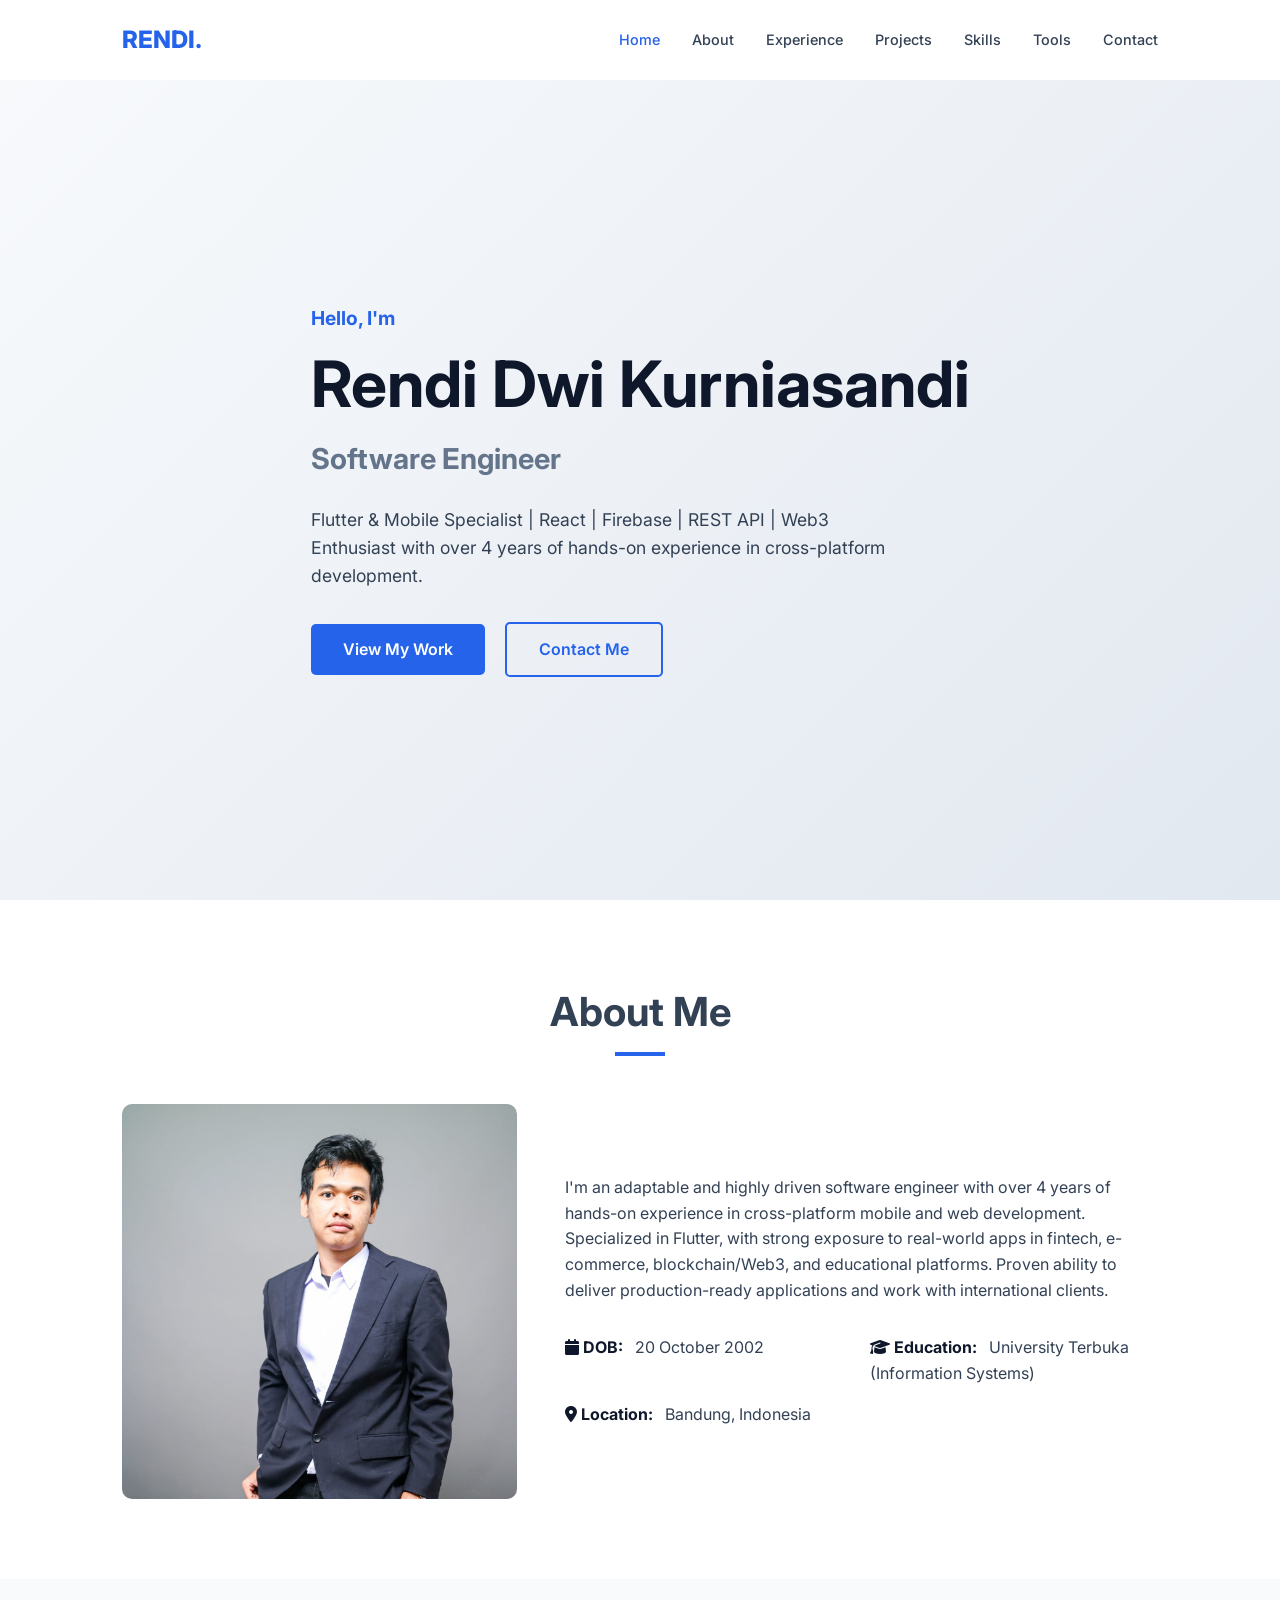
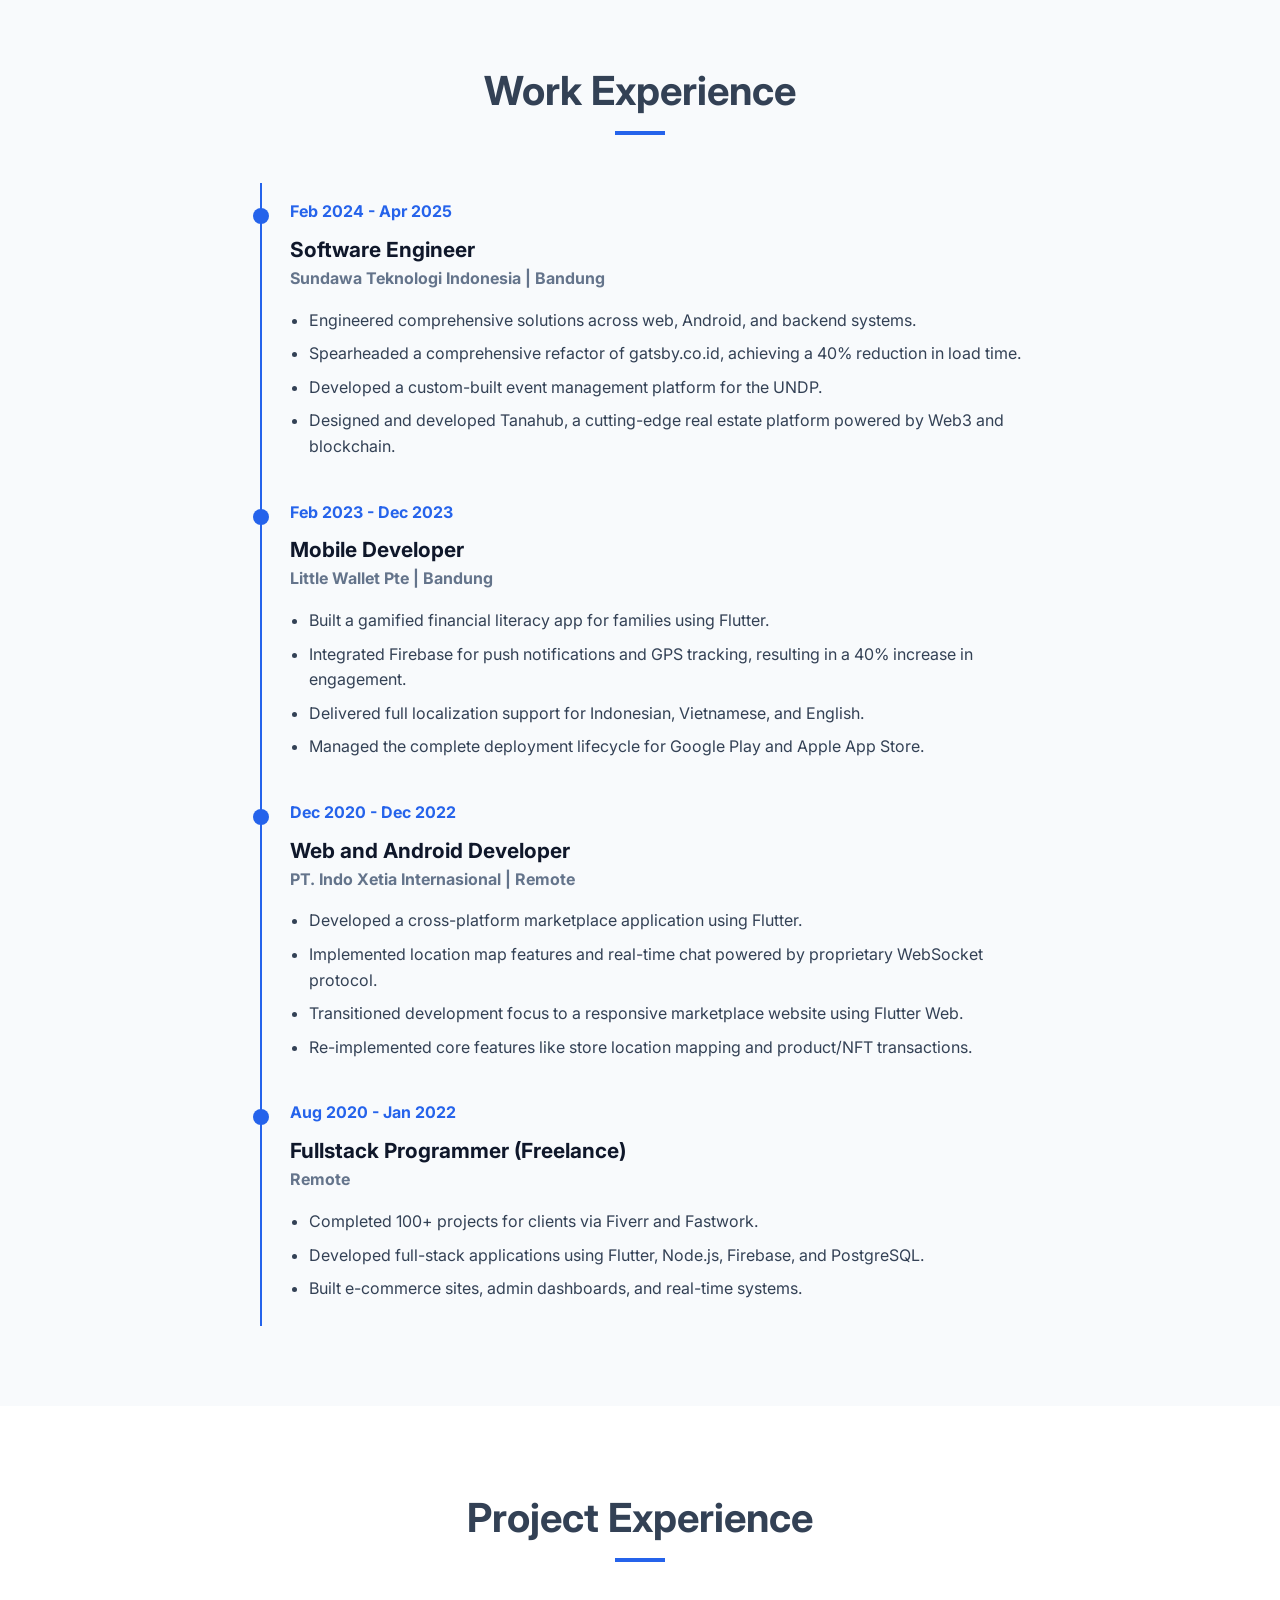
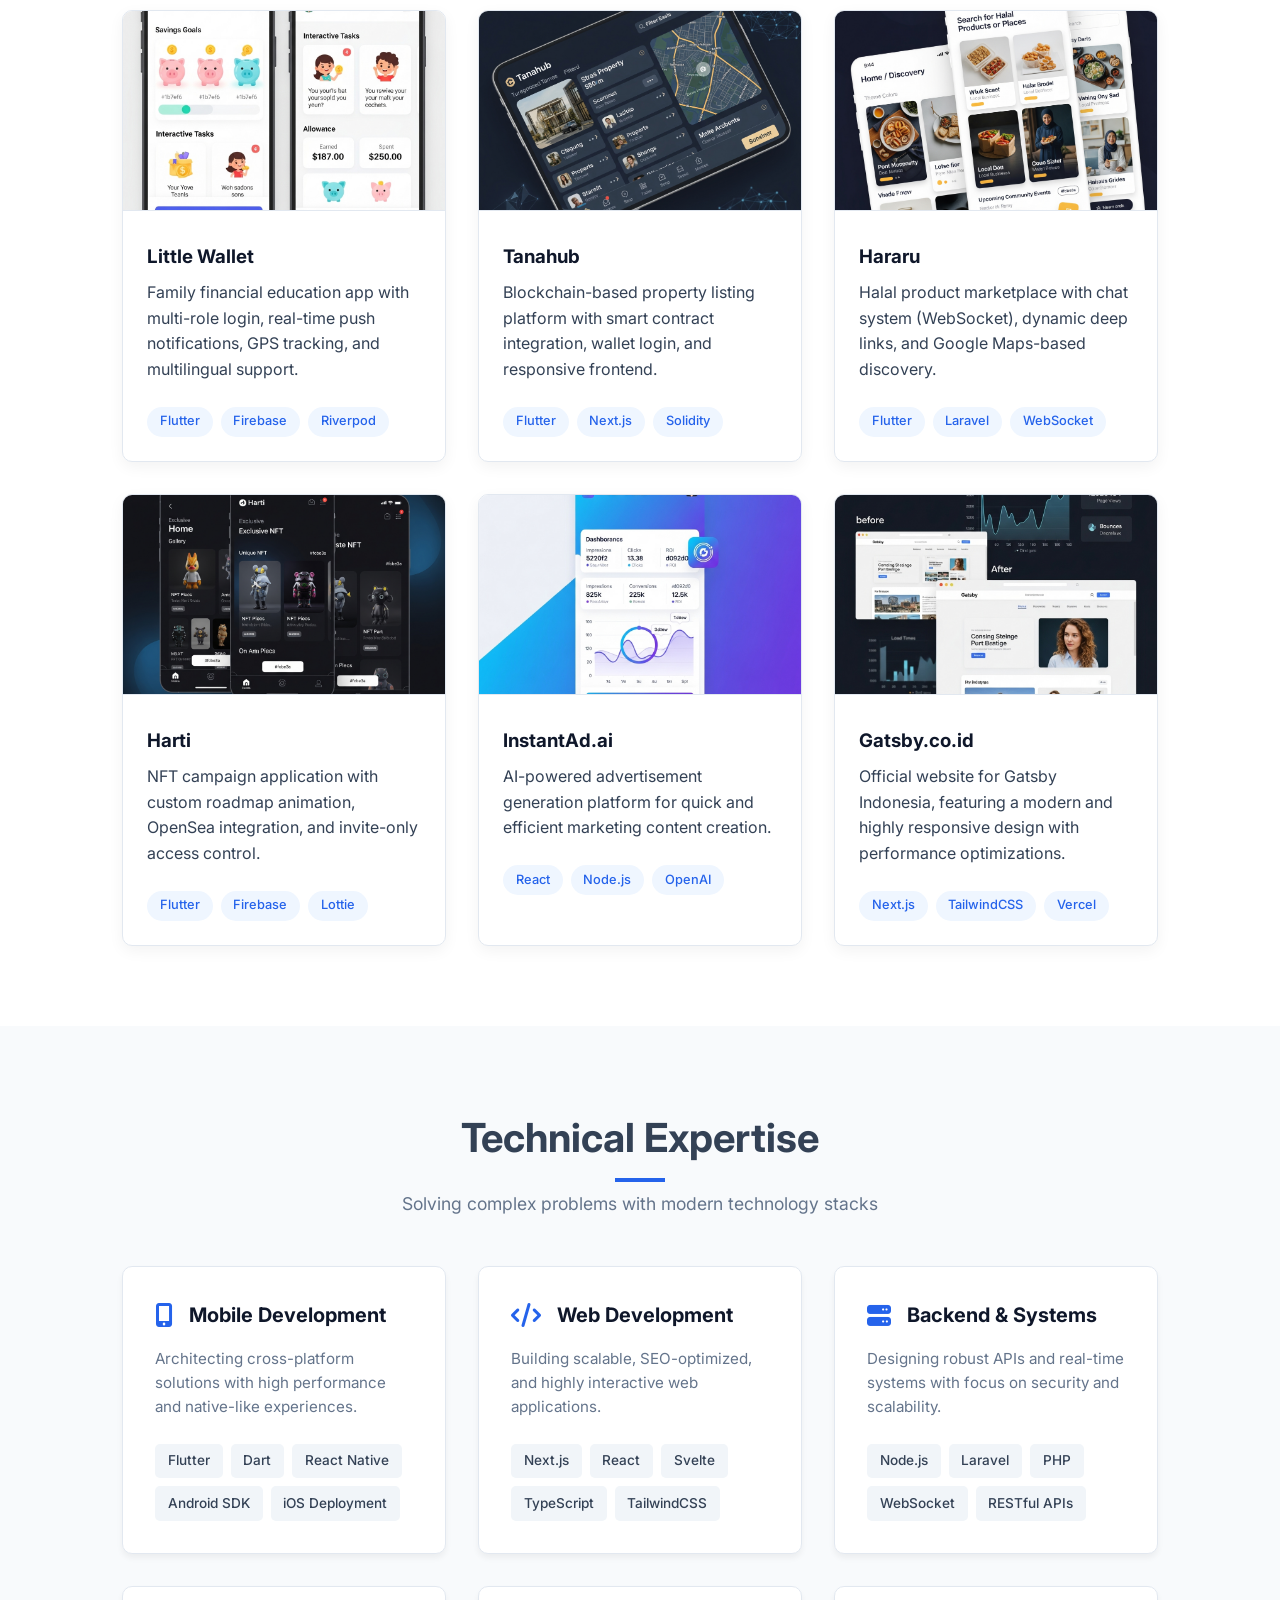
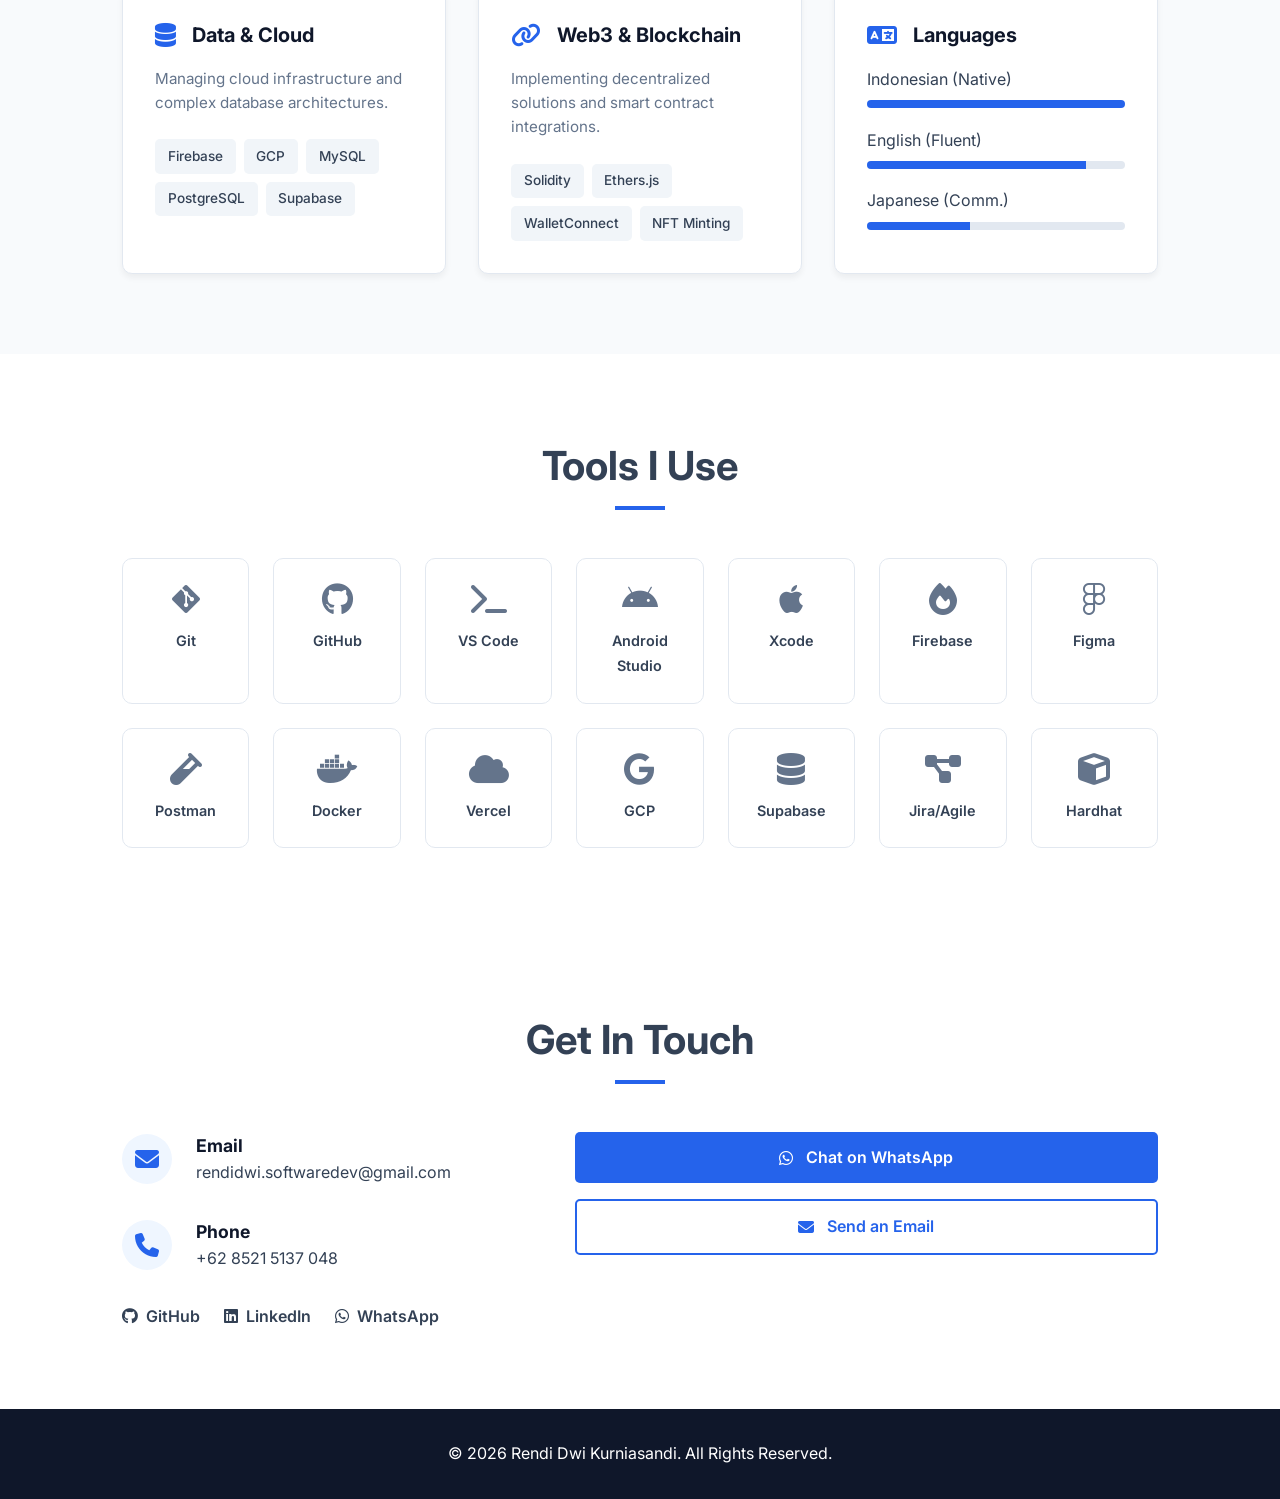
==== commit 627e4463: "feat: improve the design update" ====
--- a/index.html
+++ b/index.html
@@ -44,7 +44,7 @@
           <div class="hero-content">
             <h5>Hello, I'm</h5>
             <h1>Rendi Dwi Kurniasandi</h1>
-            <h3>Web & Mobile Developer</h3>
+            <h3>Software Engineer</h3>
             <p>
               Flutter & Mobile Specialist | React | Firebase | REST API | Web3
               Enthusiast with over 4 years of hands-on experience in
